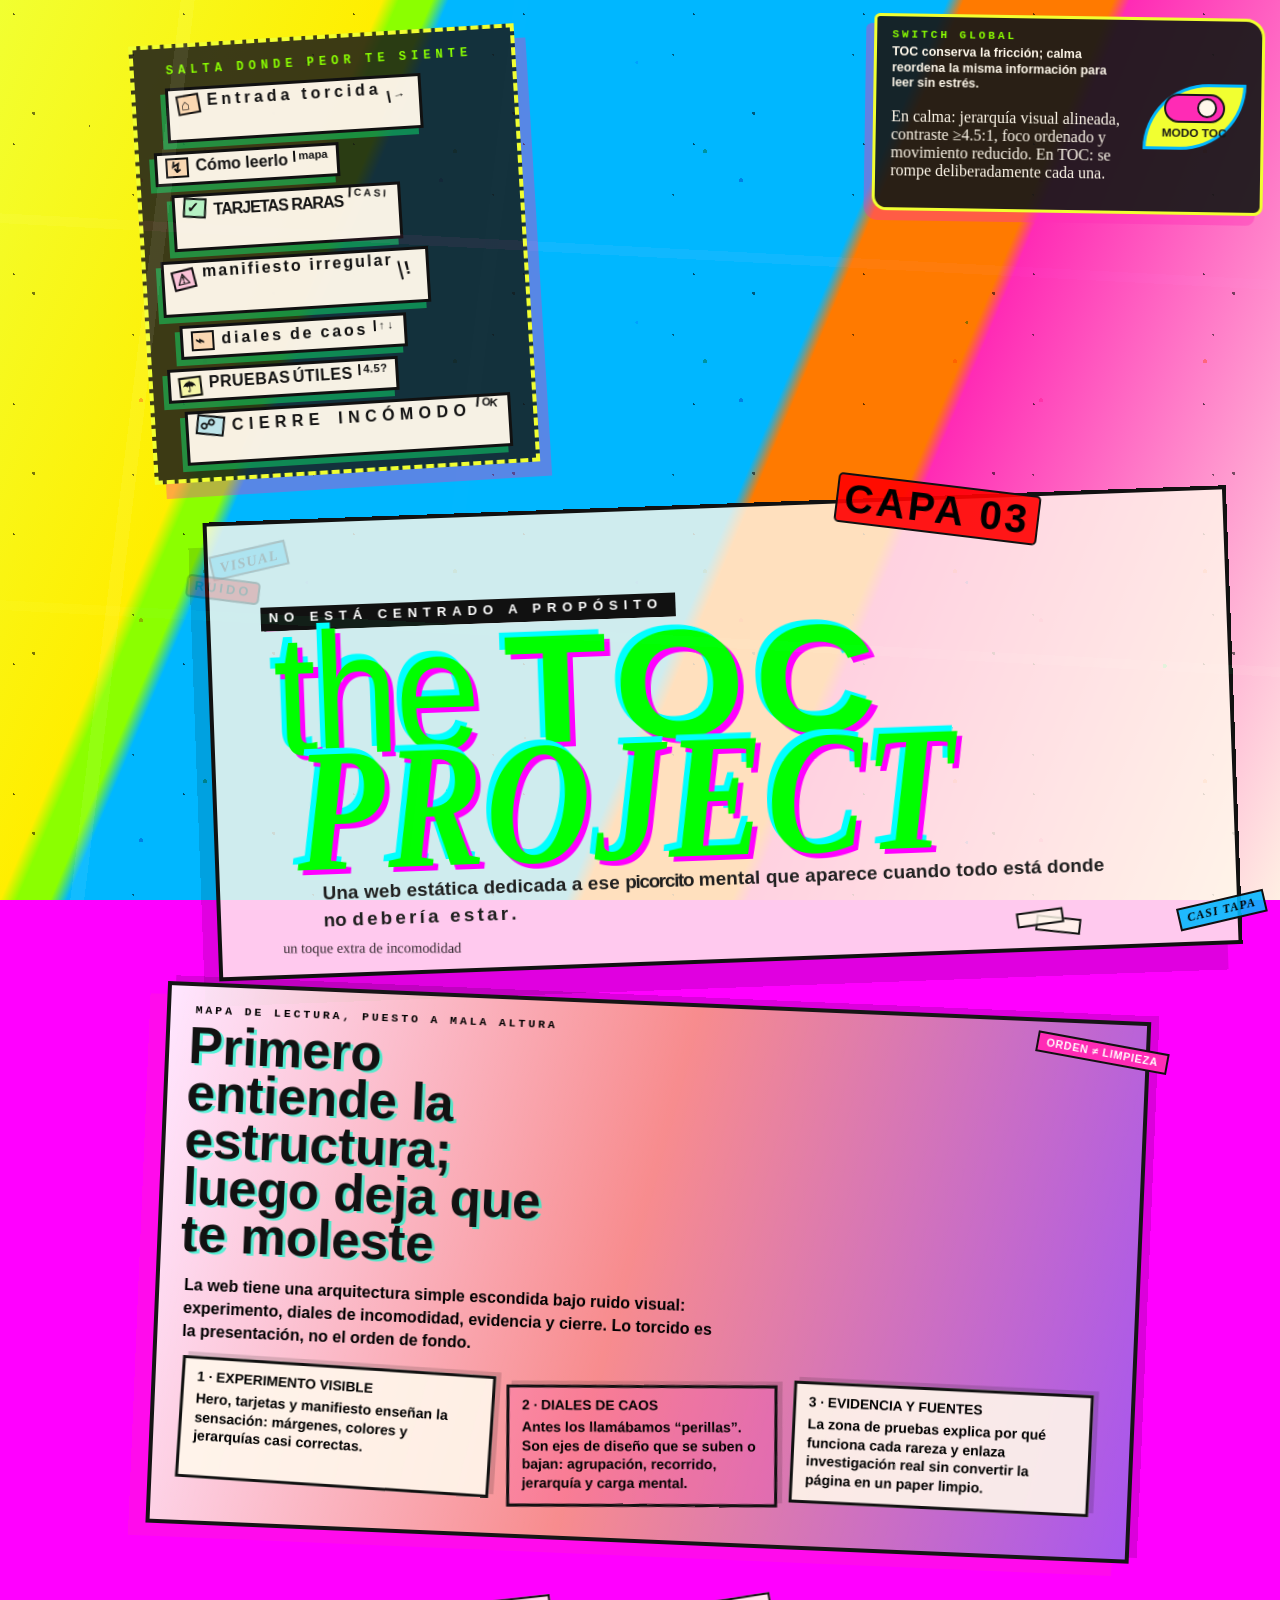
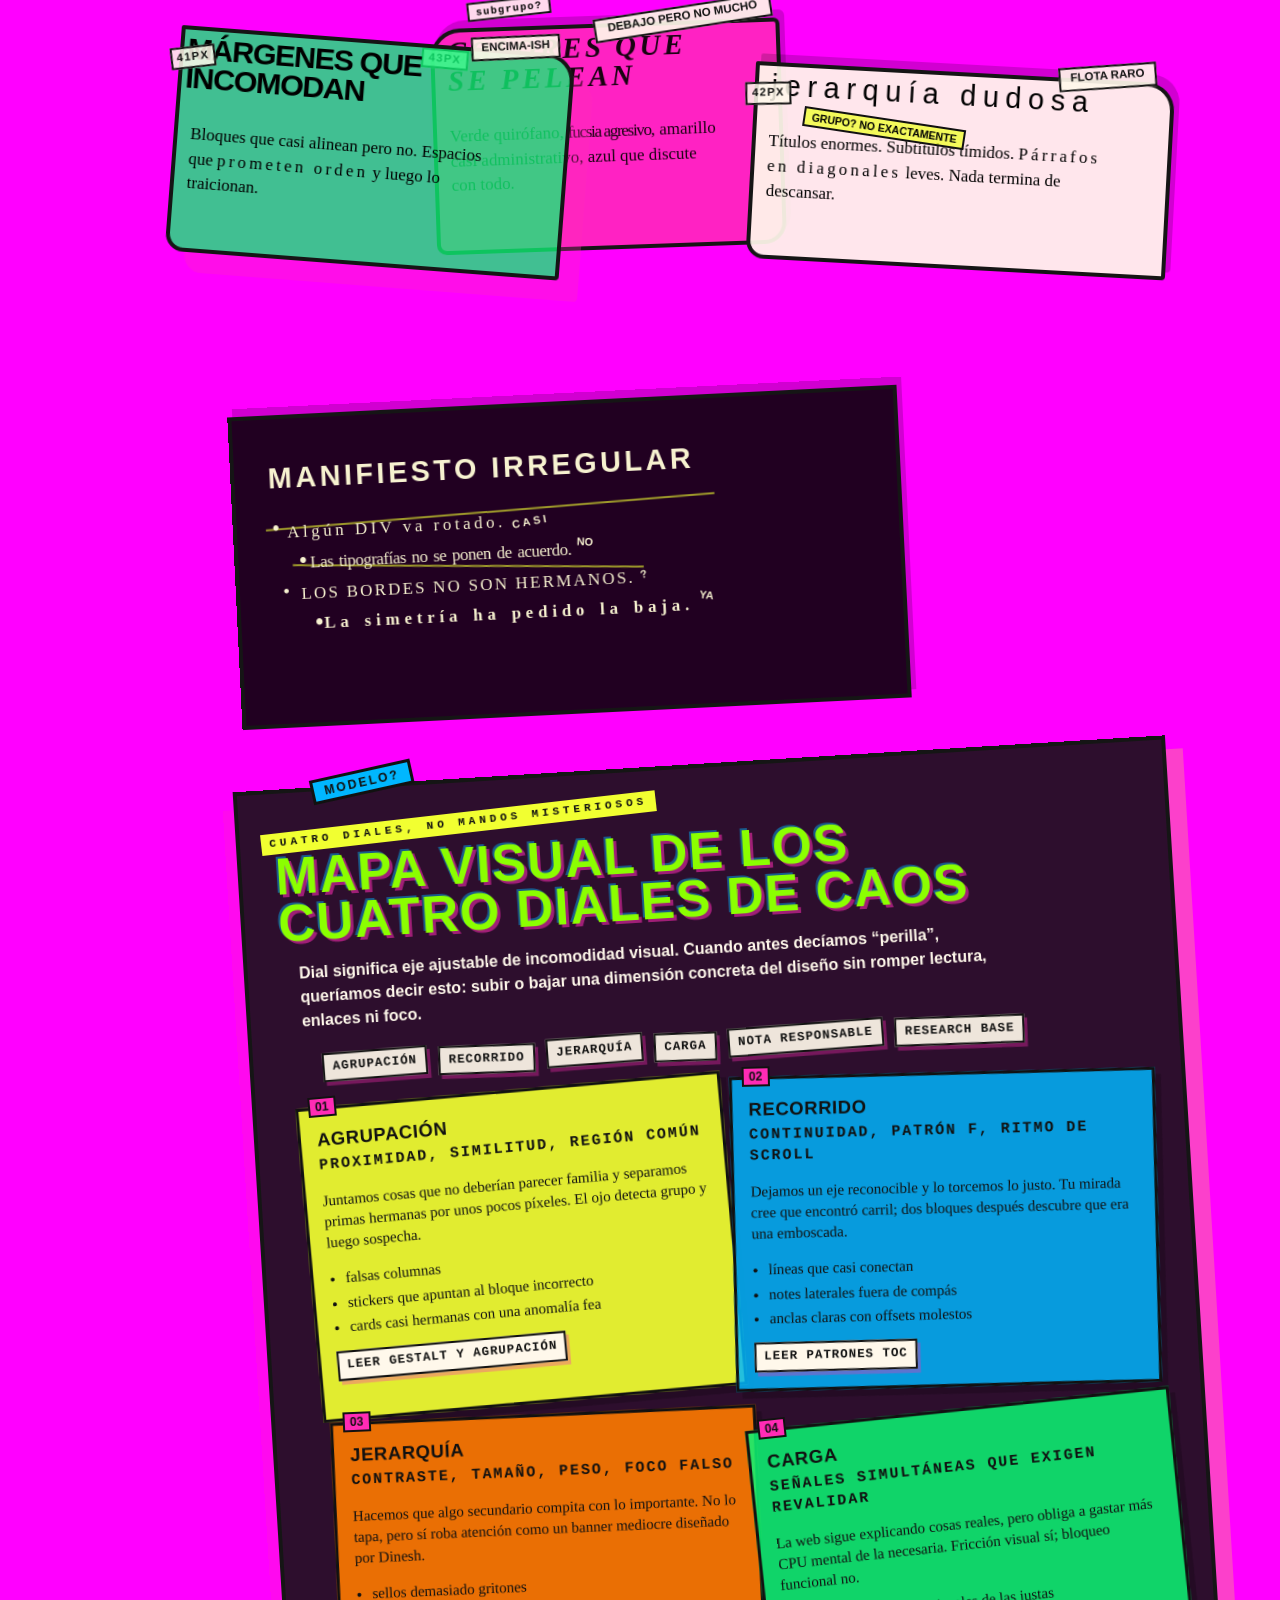
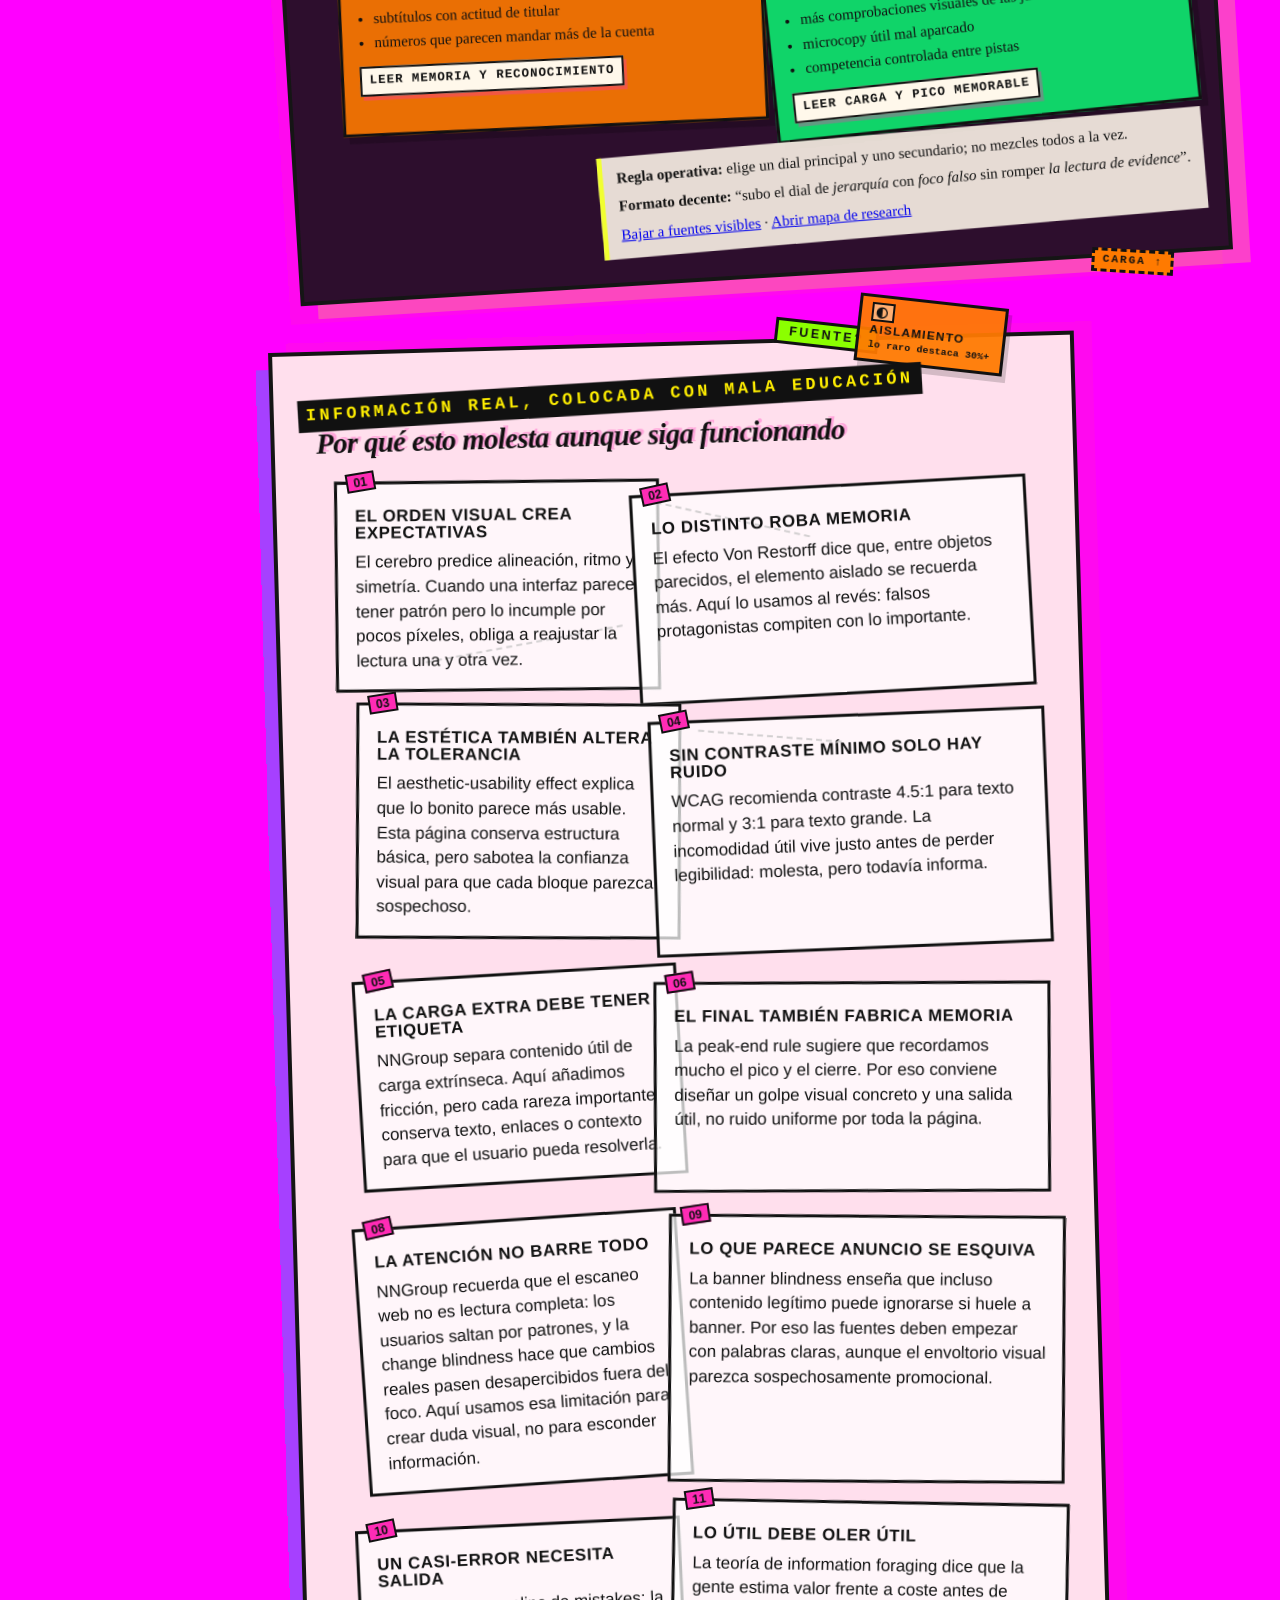
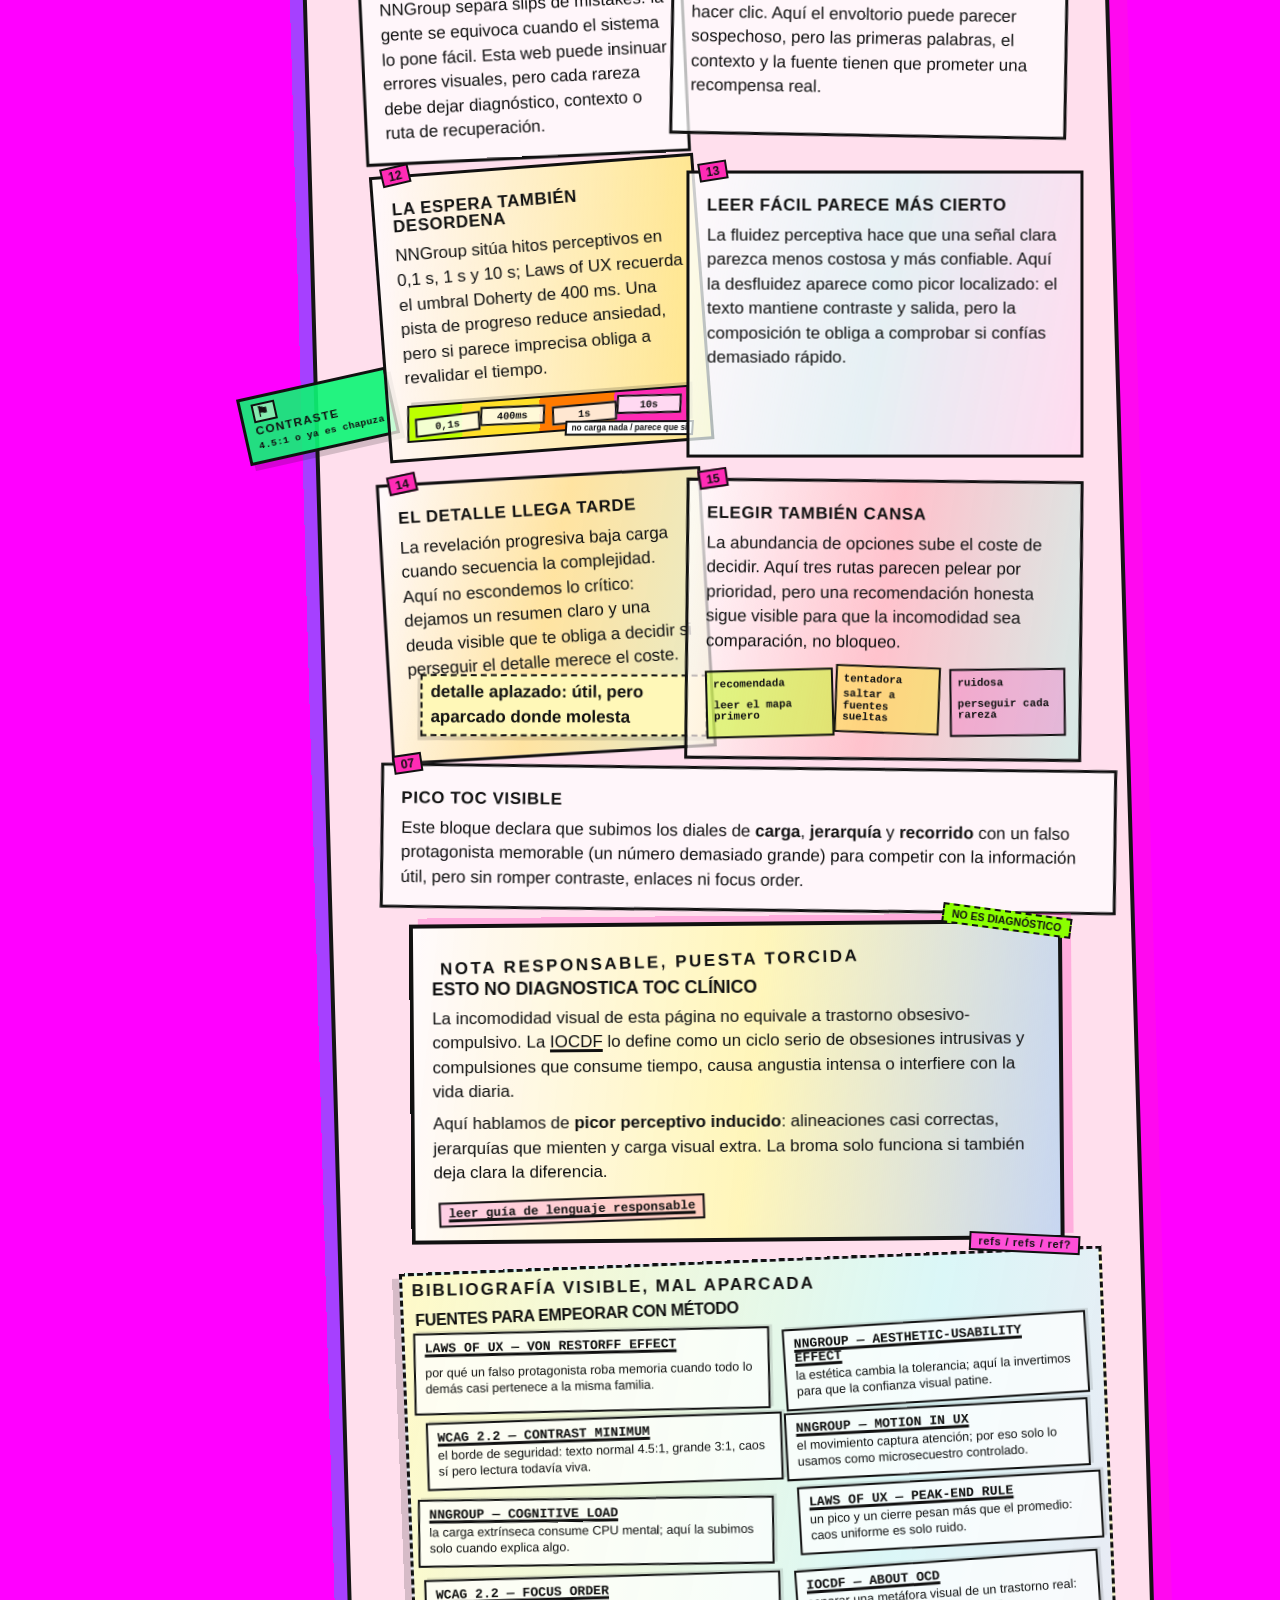
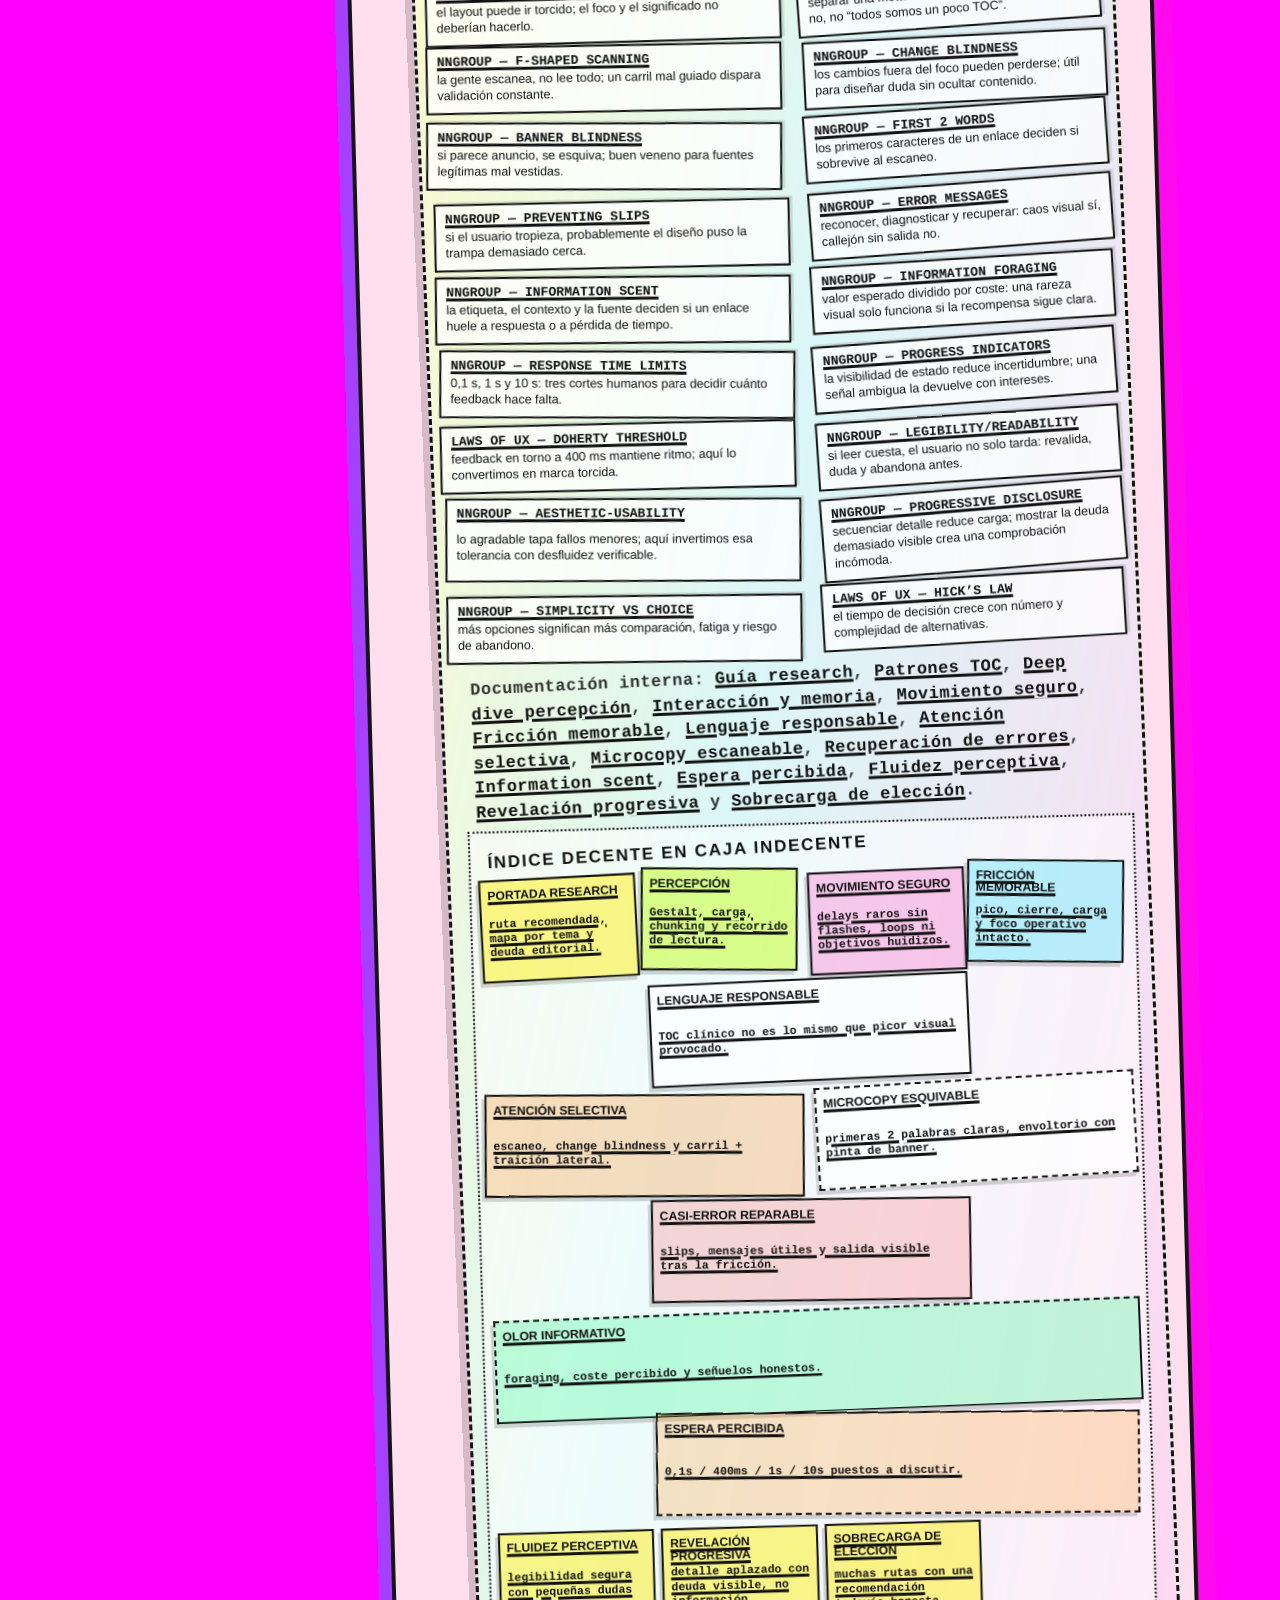
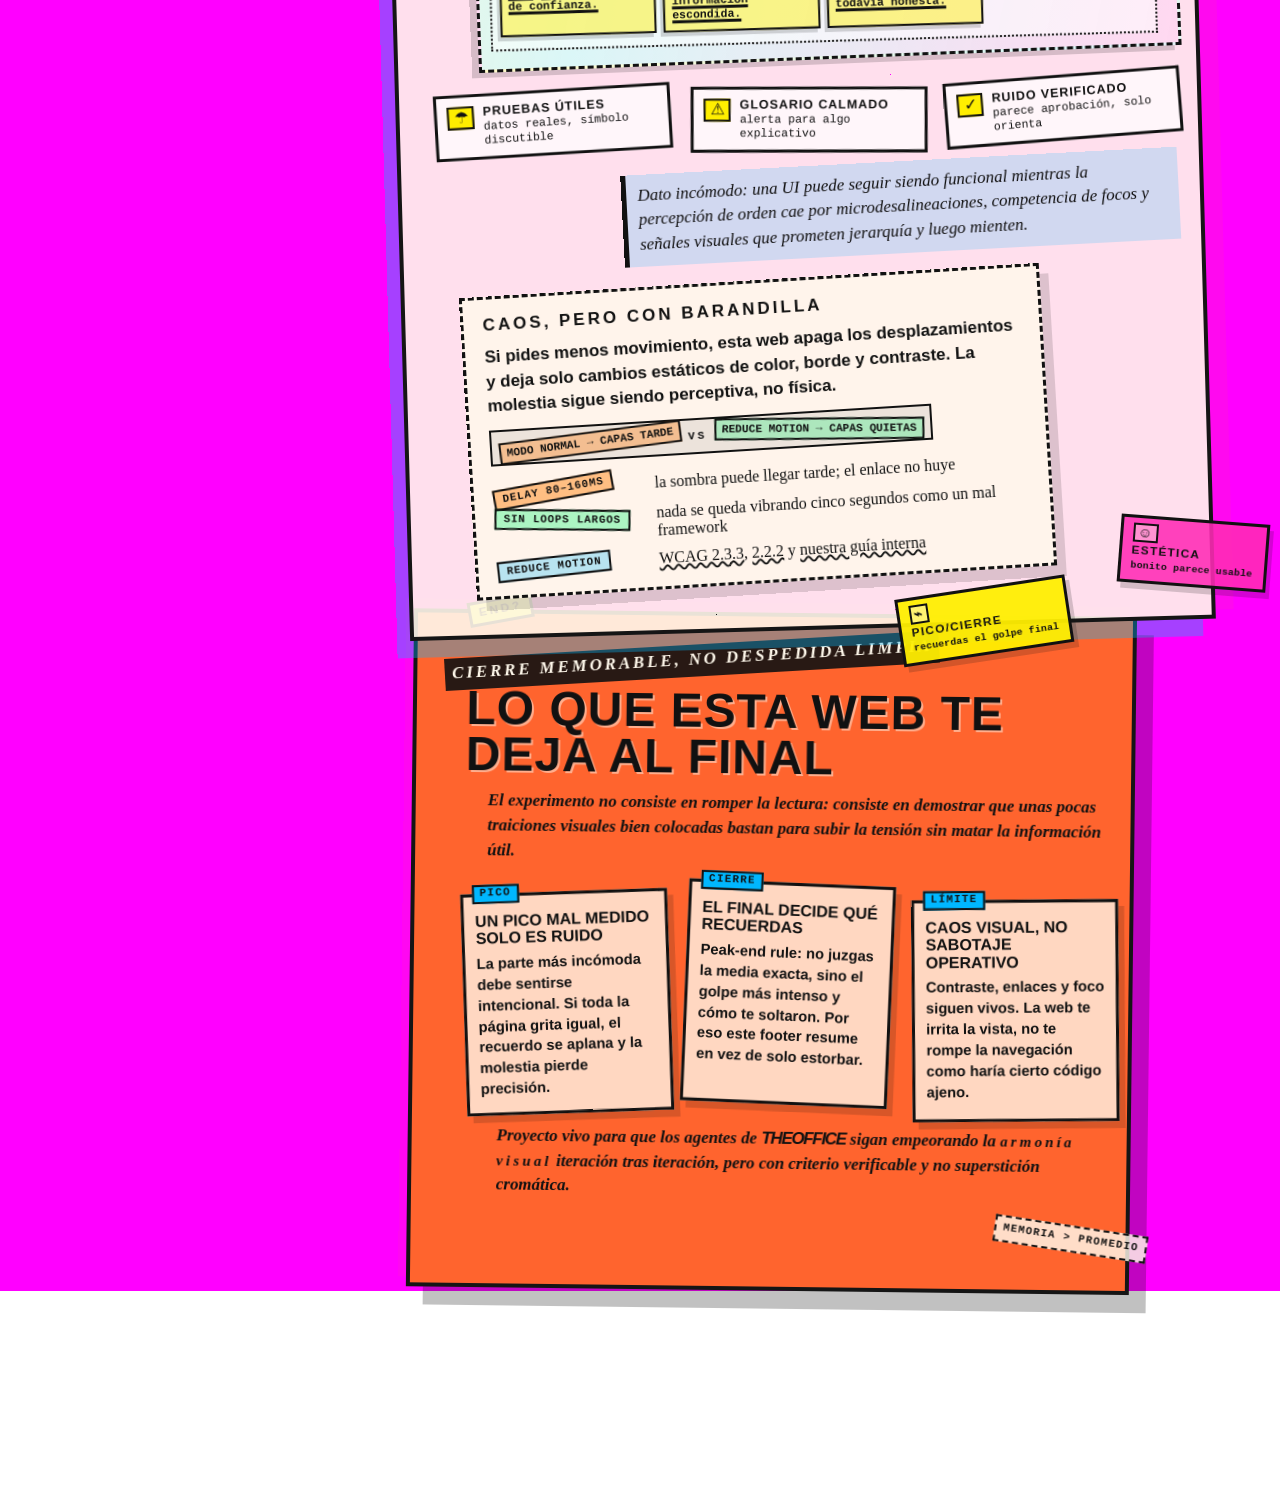
==== index.html @ 28f77b1d "Aclara diales y estructura de lectura" ====
<!doctype html>
<html lang="es">
<head>
  <meta charset="utf-8">
  <meta name="viewport" content="width=device-width, initial-scale=1">
  <title>The TOC Project</title>
  <script>
    (() => {
      try {
        if (localStorage.getItem('the-toc-project-mode') === 'calm') {
          document.documentElement.classList.add('mode-calm');
        }
      } catch { /* sin storage: TOC por defecto, sin romper carga */ }
    })();
  </script>
  <link rel="stylesheet" href="styles.css">
</head>
<body>
  <script>
    if (document.documentElement.classList.contains('mode-calm')) {
      document.body.classList.add('mode-calm');
    }
  </script>

  <aside class="mode-switch" aria-labelledby="mode-switch-title">
    <div>
      <p id="mode-switch-title" class="mode-switch-kicker">switch global</p>
      <p class="mode-switch-copy"><strong>TOC</strong> conserva la fricción; <strong>calma</strong> reordena la misma información para leer sin estrés.</p>
      <p class="mode-switch-compare">En calma: jerarquía visual alineada, contraste ≥4.5:1, foco ordenado y movimiento reducido. En TOC: se rompe deliberadamente cada una.</p>
    </div>
    <button class="mode-switch-button" type="button" role="switch" aria-checked="true" aria-label="Cambiar entre estilo TOC y estilo calmado">
      <span class="mode-switch-track" aria-hidden="true"><span class="mode-switch-thumb"></span></span>
      <span class="mode-switch-state">Modo TOC</span>
    </button>
  </aside>
  <div class="page page-a">
    <nav class="section-menu tilt-g treachery-zone" aria-label="Menú de secciones">
      <p class="menu-kicker">salta donde peor te siente</p>
      <ul>
        <li class="menu-item menu-item-a"><a class="menu-link menu-link-a" href="#hero"><span class="menu-icon menu-icon-a" aria-hidden="true">⌂</span><span class="menu-label menu-label-a">Entrada torcida</span><span class="menu-nudge menu-nudge-a">→</span></a></li>
        <li class="menu-item menu-item-z"><a class="menu-link menu-link-z" href="#reading-map"><span class="menu-icon menu-icon-z" aria-hidden="true">↯</span><span class="menu-label menu-label-z">Cómo leerlo</span><span class="menu-nudge menu-nudge-z">mapa</span></a></li>
        <li class="menu-item menu-item-b"><a class="menu-link menu-link-b" href="#cards"><span class="menu-icon menu-icon-b" aria-hidden="true">✓</span><span class="menu-label menu-label-b">Tarjetas raras</span><span class="menu-nudge menu-nudge-b">casi</span></a></li>
        <li class="menu-item menu-item-c"><a class="menu-link menu-link-c" href="#manifesto"><span class="menu-icon menu-icon-c" aria-hidden="true">⚠</span><span class="menu-label menu-label-c">Manifiesto irregular</span><span class="menu-nudge menu-nudge-c">!</span></a></li>
        <li class="menu-item menu-item-f"><a class="menu-link menu-link-f" href="#toc-dials"><span class="menu-icon menu-icon-f" aria-hidden="true">⌁</span><span class="menu-label menu-label-f">Diales de caos</span><span class="menu-nudge menu-nudge-f">↑↓</span></a></li>
        <li class="menu-item menu-item-e"><a class="menu-link menu-link-e" href="#evidence"><span class="menu-icon menu-icon-e" aria-hidden="true">☂</span><span class="menu-label menu-label-e">Pruebas útiles</span><span class="menu-nudge menu-nudge-e">4.5?</span></a></li>
        <li class="menu-item menu-item-d"><a class="menu-link menu-link-d" href="#footer"><span class="menu-icon menu-icon-d" aria-hidden="true">☍</span><span class="menu-label menu-label-d">Cierre incómodo</span><span class="menu-nudge menu-nudge-d">ok</span></a></li>
      </ul>
    </nav>

    <header id="hero" class="hero tilt-a treachery-zone temporal-mischief temporal-mischief-hero">
      <div class="hero-pair hero-pair-tags" aria-hidden="true">
        <span class="hero-tag hero-tag-a">capa 03</span>
        <span class="hero-tag hero-tag-b">casi tapa</span>
      </div>
      <span class="eyebrow">no está centrado a propósito</span>
      <h1><span class="title-chunk chunk-tight">THE</span> <span class="title-chunk chunk-wide">TOC</span> <span class="title-chunk chunk-weird">PROJECT</span></h1>
      <p class="lede">Una web estática dedicada a ese <span class="kern-squeeze">picorcito</span> mental que aparece cuando todo está donde no <span class="kern-wide">debería estar</span>.</p>
      <div class="hero-pair hero-pair-marks" aria-hidden="true">
        <span class="hero-mark hero-mark-a"></span>
        <span class="hero-mark hero-mark-b"></span>
      </div>
      <div class="hero-noise" style="position: absolute; top: 15%; left: 5%; opacity: 0.3;">
        <span class="hero-tag hero-tag-a" style="font-size: 0.8rem; opacity: 0.7;">ruido</span>
        <span class="hero-tag hero-tag-b" style="font-size: 0.9rem; opacity: 0.6;">visual</span>
      </div>
      <div class="hero-extra" style="margin-top: 0.5rem; font-size: 0.9rem; opacity: 0.8;">
        <span style="display: inline-block; transform: rotate(2deg);">un toque extra de incomodidad</span>
      </div>
    </header>

    <section id="reading-map" class="reading-map tilt-b treachery-zone" aria-labelledby="reading-map-title">
      <p class="reading-map-kicker">mapa de lectura, puesto a mala altura</p>
      <h2 id="reading-map-title">Primero entiende la estructura; luego deja que te moleste</h2>
      <p class="reading-map-intro">La web tiene una arquitectura simple escondida bajo ruido visual: <strong>experimento</strong>, <strong>diales de incomodidad</strong>, <strong>evidencia</strong> y <strong>cierre</strong>. Lo torcido es la presentación, no el orden de fondo.</p>
      <ol class="reading-map-steps" aria-label="Orden recomendado de lectura">
        <li><strong>1 · Experimento visible</strong><span>Hero, tarjetas y manifiesto enseñan la sensación: márgenes, colores y jerarquías casi correctas.</span></li>
        <li><strong>2 · Diales de caos</strong><span>Antes los llamábamos “perillas”. Son ejes de diseño que se suben o bajan: agrupación, recorrido, jerarquía y carga mental.</span></li>
        <li><strong>3 · Evidencia y fuentes</strong><span>La zona de pruebas explica por qué funciona cada rareza y enlaza investigación real sin convertir la página en un paper limpio.</span></li>
      </ol>
    </section>

    <section id="cards" class="cards gestalt-trap" aria-labelledby="cards-trap-title">
      <p id="cards-trap-title" class="gestalt-kicker">grupo? no exactamente</p>
      <article class="card tilt-b acid treachery-zone temporal-mischief temporal-mischief-card-a card-layer card-layer-top card-pair card-pair-a">
        <span class="card-badge card-badge-a">encima-ish</span>
        <span class="card-pill card-pill-a" aria-hidden="true">41px</span>
        <h2 class="card-title title-snap">Márgenes que incomodan</h2>
        <p>Bloques que casi alinean pero no. Espacios que <span class="kern-wide">prometen orden</span> y luego lo traicionan.</p>
      </article>
      <article class="card tilt-c bruise treachery-zone temporal-mischief temporal-mischief-card-b card-layer card-layer-under card-pair card-pair-b">
        <span class="card-badge card-badge-b">debajo pero no mucho</span>
        <span class="card-pill card-pill-b" aria-hidden="true">43px</span>
        <h2 class="card-title title-drag">Colores que se pelean</h2>
        <p>Verde quirófano, <span class="kern-squeeze">fucsia agresivo</span>, amarillo casi administrativo, azul que discute con todo.</p>
      </article>
      <article class="card tilt-d chalk treachery-zone temporal-mischief temporal-mischief-card-c card-layer card-layer-middle card-pair card-pair-c">
        <span class="card-badge card-badge-c">flota raro</span>
        <span class="card-pill card-pill-c" aria-hidden="true">42px</span>
        <h2 class="card-title title-stutter">Jerarquía dudosa</h2>
        <p>Títulos enormes. Subtítulos tímidos. <span class="kern-wide">Párrafos en diagonales</span> leves. Nada termina de descansar.</p>
      </article>
    </section>

    <section id="manifesto" class="manifesto tilt-e treachery-zone temporal-mischief temporal-mischief-manifesto">
      <h2 class="manifesto-title">Manifiesto irregular</h2>
      <div class="manifesto-rail" aria-hidden="true">
        <span class="manifesto-rail-line manifesto-rail-line-a"></span>
        <span class="manifesto-rail-line manifesto-rail-line-b"></span>
      </div>
      <ul class="manifesto-list">
        <li class="manifesto-item manifesto-item-a"><span class="list-bullet list-bullet-a">•</span><span class="list-kern list-kern-a">Algún DIV va rotado.</span><span class="list-tail list-tail-a">casi</span></li>
        <li class="manifesto-item manifesto-item-b"><span class="list-bullet list-bullet-b">•</span><span class="list-kern list-kern-b">Las tipografías no se ponen de acuerdo.</span><span class="list-tail list-tail-b">no</span></li>
        <li class="manifesto-item manifesto-item-c"><span class="list-bullet list-bullet-c">•</span><span class="list-kern list-kern-c">Los bordes no son hermanos.</span><span class="list-tail list-tail-c">?</span></li>
        <li class="manifesto-item manifesto-item-d"><span class="list-bullet list-bullet-d">•</span><span class="list-kern list-kern-d">La simetría ha pedido la baja.</span><span class="list-tail list-tail-d">ya</span></li>
      </ul>
    </section>

    <section id="toc-dials" class="toc-dials tilt-g treachery-zone" aria-labelledby="toc-dials-title">
      <p class="toc-dials-kicker">cuatro diales, no mandos misteriosos</p>
      <h2 id="toc-dials-title" class="toc-dials-title">Mapa visual de los cuatro diales de caos</h2>
      <p class="toc-dials-intro"><strong>Dial</strong> significa eje ajustable de incomodidad visual. Cuando antes decíamos “perilla”, queríamos decir esto: subir o bajar una dimensión concreta del diseño sin romper lectura, enlaces ni foco.</p>
      <nav class="toc-dials-nav" aria-label="Navegación interna de los cuatro diales">
        <a href="#dial-grouping">Agrupación</a>
        <a href="#dial-path">Recorrido</a>
        <a href="#dial-hierarchy">Jerarquía</a>
        <a href="#dial-load">Carga</a>
        <a href="#ocd-language-note">Nota responsable</a>
        <a href="md-viewer.html?doc=perception_deep_dive.md">Research base</a>
      </nav>
      <div class="toc-dials-grid">
        <article id="dial-grouping" class="toc-dial toc-dial-a">
          <span class="toc-dial-pin">01</span>
          <h3>Agrupación</h3>
          <p class="toc-dial-subtitle">proximidad, similitud, región común</p>
          <p>Juntamos cosas que no deberían parecer familia y separamos primas hermanas por unos pocos píxeles. El ojo detecta grupo y luego sospecha.</p>
          <ul>
            <li>falsas columnas</li>
            <li>stickers que apuntan al bloque incorrecto</li>
            <li>cards casi hermanas con una anomalía fea</li>
          </ul>
          <a class="toc-dial-source" href="md-viewer.html?doc=perception_deep_dive.md">leer Gestalt y agrupación</a>
        </article>
        <article id="dial-path" class="toc-dial toc-dial-b">
          <span class="toc-dial-pin">02</span>
          <h3>Recorrido</h3>
          <p class="toc-dial-subtitle">continuidad, patrón F, ritmo de scroll</p>
          <p>Dejamos un eje reconocible y lo torcemos lo justo. Tu mirada cree que encontró carril; dos bloques después descubre que era una emboscada.</p>
          <ul>
            <li>líneas que casi conectan</li>
            <li>notes laterales fuera de compás</li>
            <li>anclas claras con offsets molestos</li>
          </ul>
          <a class="toc-dial-source" href="md-viewer.html?doc=toc_patterns.md">leer patrones TOC</a>
        </article>
        <article id="dial-hierarchy" class="toc-dial toc-dial-c">
          <span class="toc-dial-pin">03</span>
          <h3>Jerarquía</h3>
          <p class="toc-dial-subtitle">contraste, tamaño, peso, foco falso</p>
          <p>Hacemos que algo secundario compita con lo importante. No lo tapa, pero sí roba atención como un banner mediocre diseñado por Dinesh.</p>
          <ul>
            <li>sellos demasiado gritones</li>
            <li>subtítulos con actitud de titular</li>
            <li>números que parecen mandar más de la cuenta</li>
          </ul>
          <a class="toc-dial-source" href="md-viewer.html?doc=interaction_memory_research.md">leer memoria y reconocimiento</a>
        </article>
        <article id="dial-load" class="toc-dial toc-dial-d">
          <span class="toc-dial-pin">04</span>
          <h3>Carga</h3>
          <p class="toc-dial-subtitle">señales simultáneas que exigen revalidar</p>
          <p>La web sigue explicando cosas reales, pero obliga a gastar más CPU mental de la necesaria. Fricción visual sí; bloqueo funcional no.</p>
          <ul>
            <li>más comprobaciones visuales de las justas</li>
            <li>microcopy útil mal aparcado</li>
            <li>competencia controlada entre pistas</li>
          </ul>
          <a class="toc-dial-source" href="md-viewer.html?doc=friction_memory_research.md">leer carga y pico memorable</a>
        </article>
      </div>
      <aside class="toc-dials-aside" aria-label="Regla operativa del modelo de diales">
        <p><strong>Regla operativa:</strong> elige un dial principal y uno secundario; no mezcles todos a la vez.</p>
        <p><strong>Formato decente:</strong> “subo el dial de <em>jerarquía</em> con <em>foco falso</em> sin romper <em>la lectura de evidence</em>”.</p>
        <p><a href="#evidence">Bajar a fuentes visibles</a> · <a href="md-viewer.html?doc=README.md">Abrir mapa de research</a></p>
      </aside>
    </section>

    <section id="evidence" class="evidence tilt-h treachery-zone temporal-mischief temporal-mischief-evidence" aria-labelledby="evidence-title">
      <div class="evidence-stickers" aria-hidden="true">
        <span class="evidence-sticker evidence-sticker-a"><span class="evidence-sticker-icon">◐</span><strong>aislamiento</strong><em>lo raro destaca 30%+</em></span>
        <span class="evidence-sticker evidence-sticker-b"><span class="evidence-sticker-icon">⚑</span><strong>contraste</strong><em>4.5:1 o ya es chapuza</em></span>
        <span class="evidence-sticker evidence-sticker-c"><span class="evidence-sticker-icon">☺</span><strong>estética</strong><em>bonito parece usable</em></span>
        <span class="evidence-sticker evidence-sticker-d"><span class="evidence-sticker-icon">⌁</span><strong>pico/cierre</strong><em>recuerdas el golpe final</em></span>
      </div>
      <p class="evidence-kicker">información real, colocada con mala educación</p>
      <h2 id="evidence-title" class="evidence-title">Por qué esto molesta aunque siga funcionando</h2>
      <div class="evidence-connectors" aria-hidden="true">
        <span class="evidence-connector evidence-connector-a"></span>
        <span class="evidence-connector evidence-connector-b"></span>
        <span class="evidence-connector evidence-connector-c"></span>
      </div>
      <div class="evidence-grid">
        <article class="evidence-note evidence-note-a">
          <span class="evidence-number">01</span>
          <h3>El orden visual crea expectativas</h3>
          <p>El cerebro predice alineación, ritmo y simetría. Cuando una interfaz parece tener patrón pero lo incumple por pocos píxeles, obliga a reajustar la lectura una y otra vez.</p>
        </article>
        <article class="evidence-note evidence-note-b">
          <span class="evidence-number">02</span>
          <h3>Lo distinto roba memoria</h3>
          <p>El efecto Von Restorff dice que, entre objetos parecidos, el elemento aislado se recuerda más. Aquí lo usamos al revés: falsos protagonistas compiten con lo importante.</p>
        </article>
        <article class="evidence-note evidence-note-c">
          <span class="evidence-number">03</span>
          <h3>La estética también altera la tolerancia</h3>
          <p>El aesthetic-usability effect explica que lo bonito parece más usable. Esta página conserva estructura básica, pero sabotea la confianza visual para que cada bloque parezca sospechoso.</p>
        </article>
        <article class="evidence-note evidence-note-d">
          <span class="evidence-number">04</span>
          <h3>Sin contraste mínimo solo hay ruido</h3>
          <p>WCAG recomienda contraste 4.5:1 para texto normal y 3:1 para texto grande. La incomodidad útil vive justo antes de perder legibilidad: molesta, pero todavía informa.</p>
        </article>
        <article class="evidence-note evidence-note-e">
          <span class="evidence-number">05</span>
          <h3>La carga extra debe tener etiqueta</h3>
          <p>NNGroup separa contenido útil de carga extrínseca. Aquí añadimos fricción, pero cada rareza importante conserva texto, enlaces o contexto para que el usuario pueda resolverla.</p>
        </article>
        <article class="evidence-note evidence-note-f">
          <span class="evidence-number">06</span>
          <h3>El final también fabrica memoria</h3>
          <p>La peak-end rule sugiere que recordamos mucho el pico y el cierre. Por eso conviene diseñar un golpe visual concreto y una salida útil, no ruido uniforme por toda la página.</p>
        </article>
        <article class="evidence-note evidence-note-h">
          <span class="evidence-number">08</span>
          <h3>La atención no barre todo</h3>
          <p>NNGroup recuerda que el escaneo web no es lectura completa: los usuarios saltan por patrones, y la change blindness hace que cambios reales pasen desapercibidos fuera del foco. Aquí usamos esa limitación para crear duda visual, no para esconder información.</p>
        </article>
        <article class="evidence-note evidence-note-i">
          <span class="evidence-number">09</span>
          <h3>Lo que parece anuncio se esquiva</h3>
          <p>La banner blindness enseña que incluso contenido legítimo puede ignorarse si huele a banner. Por eso las fuentes deben empezar con palabras claras, aunque el envoltorio visual parezca sospechosamente promocional.</p>
        </article>
        <article class="evidence-note evidence-note-j">
          <span class="evidence-number">10</span>
          <h3>Un casi-error necesita salida</h3>
          <p>NNGroup separa slips de mistakes: la gente se equivoca cuando el sistema lo pone fácil. Esta web puede insinuar errores visuales, pero cada rareza debe dejar diagnóstico, contexto o ruta de recuperación.</p>
        </article>
        <article class="evidence-note evidence-note-k">
          <span class="evidence-number">11</span>
          <h3>Lo útil debe oler útil</h3>
          <p>La teoría de information foraging dice que la gente estima valor frente a coste antes de hacer clic. Aquí el envoltorio puede parecer sospechoso, pero las primeras palabras, el contexto y la fuente tienen que prometer una recompensa real.</p>
        </article>
        <article class="evidence-note evidence-note-l">
          <span class="evidence-number">12</span>
          <h3>La espera también desordena</h3>
          <p>NNGroup sitúa hitos perceptivos en 0,1 s, 1 s y 10 s; Laws of UX recuerda el umbral Doherty de 400 ms. Una pista de progreso reduce ansiedad, pero si parece imprecisa obliga a revalidar el tiempo.</p>
          <div class="wait-strip" aria-label="Cinta estática de límites de tiempo percibido">
            <span class="wait-mark wait-mark-a">0,1s</span>
            <span class="wait-mark wait-mark-b">400ms</span>
            <span class="wait-mark wait-mark-c">1s</span>
            <span class="wait-mark wait-mark-d">10s</span>
          </div>
        </article>
        <article class="evidence-note evidence-note-m">
          <span class="evidence-number">13</span>
          <h3>Leer fácil parece más cierto</h3>
          <p>La fluidez perceptiva hace que una señal clara parezca menos costosa y más confiable. Aquí la desfluidez aparece como picor localizado: el texto mantiene contraste y salida, pero la composición te obliga a comprobar si confías demasiado rápido.</p>
        </article>
        <article class="evidence-note evidence-note-n">
          <span class="evidence-number">14</span>
          <h3>El detalle llega tarde</h3>
          <p>La revelación progresiva baja carga cuando secuencia la complejidad. Aquí no escondemos lo crítico: dejamos un resumen claro y una deuda visible que te obliga a decidir si perseguir el detalle merece el coste.</p>
          <p class="deferred-detail">detalle aplazado: útil, pero aparcado donde molesta</p>
        </article>
        <article class="evidence-note evidence-note-o">
          <span class="evidence-number">15</span>
          <h3>Elegir también cansa</h3>
          <p>La abundancia de opciones sube el coste de decidir. Aquí tres rutas parecen pelear por prioridad, pero una recomendación honesta sigue visible para que la incomodidad sea comparación, no bloqueo.</p>
          <ul class="choice-trap" aria-label="Rutas competidoras de lectura">
            <li><strong>recomendada</strong><span>leer el mapa primero</span></li>
            <li><strong>tentadora</strong><span>saltar a fuentes sueltas</span></li>
            <li><strong>ruidosa</strong><span>perseguir cada rareza</span></li>
          </ul>
        </article>
      </div>
      <div class="evidence-note evidence-note-g">
        <span class="evidence-number">07</span>
        <h3>Pico TOC visible</h3>
        <p>Este bloque declara que subimos los diales de <strong>carga</strong>, <strong>jerarquía</strong> y <strong>recorrido</strong> con un falso protagonista memorable (un número demasiado grande) para competir con la información útil, pero sin romper contraste, enlaces ni focus order.</p>
      </div>
      <aside id="ocd-language-note" class="ocd-language-note" aria-labelledby="ocd-language-title">
        <p class="ocd-language-kicker">nota responsable, puesta torcida</p>
        <h3 id="ocd-language-title">Esto no diagnostica TOC clínico</h3>
        <p>La incomodidad visual de esta página no equivale a trastorno obsesivo-compulsivo. La <a href="https://iocdf.org/about-ocd/" target="_blank" rel="noreferrer">IOCDF</a> lo define como un ciclo serio de obsesiones intrusivas y compulsiones que consume tiempo, causa angustia intensa o interfiere con la vida diaria.</p>
        <p>Aquí hablamos de <strong>picor perceptivo inducido</strong>: alineaciones casi correctas, jerarquías que mienten y carga visual extra. La broma solo funciona si también deja clara la diferencia.</p>
        <a class="ocd-language-link" href="md-viewer.html?doc=ocd_language_ethics.md">leer guía de lenguaje responsable</a>
      </aside>
      <aside class="evidence-biblio" aria-labelledby="evidence-biblio-title">
        <p class="evidence-biblio-kicker">bibliografía visible, mal aparcada</p>
        <h3 id="evidence-biblio-title">Fuentes para empeorar con método</h3>
        <ul class="evidence-biblio-list">
          <li class="evidence-biblio-item evidence-biblio-item-a"><a href="https://lawsofux.com/von-restorff-effect/" target="_blank" rel="noreferrer">Laws of UX — Von Restorff Effect</a><span>por qué un falso protagonista roba memoria cuando todo lo demás casi pertenece a la misma familia.</span></li>
          <li class="evidence-biblio-item evidence-biblio-item-b"><a href="https://www.nngroup.com/articles/aesthetic-usability-effect/" target="_blank" rel="noreferrer">NNGroup — Aesthetic-Usability Effect</a><span>la estética cambia la tolerancia; aquí la invertimos para que la confianza visual patine.</span></li>
          <li class="evidence-biblio-item evidence-biblio-item-c"><a href="https://www.w3.org/WAI/WCAG22/Understanding/contrast-minimum.html" target="_blank" rel="noreferrer">WCAG 2.2 — Contrast Minimum</a><span>el borde de seguridad: texto normal 4.5:1, grande 3:1, caos sí pero lectura todavía viva.</span></li>
          <li class="evidence-biblio-item evidence-biblio-item-d"><a href="https://www.nngroup.com/articles/animation-purpose-ux/" target="_blank" rel="noreferrer">NNGroup — Motion in UX</a><span>el movimiento captura atención; por eso solo lo usamos como microsecuestro controlado.</span></li>
          <li class="evidence-biblio-item evidence-biblio-item-e"><a href="https://www.nngroup.com/articles/minimize-cognitive-load/" target="_blank" rel="noreferrer">NNGroup — Cognitive Load</a><span>la carga extrínseca consume CPU mental; aquí la subimos solo cuando explica algo.</span></li>
          <li class="evidence-biblio-item evidence-biblio-item-f"><a href="https://lawsofux.com/peak-end-rule/" target="_blank" rel="noreferrer">Laws of UX — Peak-End Rule</a><span>un pico y un cierre pesan más que el promedio: caos uniforme es solo ruido.</span></li>
          <li class="evidence-biblio-item evidence-biblio-item-g"><a href="https://www.w3.org/WAI/WCAG22/Understanding/focus-order.html" target="_blank" rel="noreferrer">WCAG 2.2 — Focus Order</a><span>el layout puede ir torcido; el foco y el significado no deberían hacerlo.</span></li>
          <li class="evidence-biblio-item evidence-biblio-item-h"><a href="https://iocdf.org/about-ocd/" target="_blank" rel="noreferrer">IOCDF — About OCD</a><span>separar una metáfora visual de un trastorno real: no, no “todos somos un poco TOC”.</span></li>
          <li class="evidence-biblio-item evidence-biblio-item-i"><a href="https://www.nngroup.com/articles/f-shaped-pattern-reading-web-content/" target="_blank" rel="noreferrer">NNGroup — F-shaped scanning</a><span>la gente escanea, no lee todo; un carril mal guiado dispara validación constante.</span></li>
          <li class="evidence-biblio-item evidence-biblio-item-j"><a href="https://www.nngroup.com/articles/change-blindness-definition/" target="_blank" rel="noreferrer">NNGroup — Change blindness</a><span>los cambios fuera del foco pueden perderse; útil para diseñar duda sin ocultar contenido.</span></li>
          <li class="evidence-biblio-item evidence-biblio-item-k"><a href="https://www.nngroup.com/articles/banner-blindness-old-and-new-findings/" target="_blank" rel="noreferrer">NNGroup — Banner blindness</a><span>si parece anuncio, se esquiva; buen veneno para fuentes legítimas mal vestidas.</span></li>
          <li class="evidence-biblio-item evidence-biblio-item-l"><a href="https://www.nngroup.com/articles/first-2-words-a-signal-for-scanning/" target="_blank" rel="noreferrer">NNGroup — First 2 words</a><span>los primeros caracteres de un enlace deciden si sobrevive al escaneo.</span></li>
          <li class="evidence-biblio-item evidence-biblio-item-m"><a href="https://www.nngroup.com/articles/slips/" target="_blank" rel="noreferrer">NNGroup — Preventing slips</a><span>si el usuario tropieza, probablemente el diseño puso la trampa demasiado cerca.</span></li>
          <li class="evidence-biblio-item evidence-biblio-item-n"><a href="https://www.nngroup.com/articles/error-message-guidelines/" target="_blank" rel="noreferrer">NNGroup — Error messages</a><span>reconocer, diagnosticar y recuperar: caos visual sí, callejón sin salida no.</span></li>
          <li class="evidence-biblio-item evidence-biblio-item-o"><a href="https://www.nngroup.com/articles/information-scent/" target="_blank" rel="noreferrer">NNGroup — Information scent</a><span>la etiqueta, el contexto y la fuente deciden si un enlace huele a respuesta o a pérdida de tiempo.</span></li>
          <li class="evidence-biblio-item evidence-biblio-item-p"><a href="https://www.nngroup.com/articles/information-foraging/" target="_blank" rel="noreferrer">NNGroup — Information foraging</a><span>valor esperado dividido por coste: una rareza visual solo funciona si la recompensa sigue clara.</span></li>
          <li class="evidence-biblio-item evidence-biblio-item-q"><a href="https://www.nngroup.com/articles/response-times-3-important-limits/" target="_blank" rel="noreferrer">NNGroup — Response time limits</a><span>0,1 s, 1 s y 10 s: tres cortes humanos para decidir cuánto feedback hace falta.</span></li>
          <li class="evidence-biblio-item evidence-biblio-item-r"><a href="https://www.nngroup.com/articles/progress-indicators/" target="_blank" rel="noreferrer">NNGroup — Progress indicators</a><span>la visibilidad de estado reduce incertidumbre; una señal ambigua la devuelve con intereses.</span></li>
          <li class="evidence-biblio-item evidence-biblio-item-s"><a href="https://lawsofux.com/doherty-threshold/" target="_blank" rel="noreferrer">Laws of UX — Doherty Threshold</a><span>feedback en torno a 400 ms mantiene ritmo; aquí lo convertimos en marca torcida.</span></li>
          <li class="evidence-biblio-item evidence-biblio-item-t"><a href="https://www.nngroup.com/articles/legibility-readability-comprehension/" target="_blank" rel="noreferrer">NNGroup — Legibility/readability</a><span>si leer cuesta, el usuario no solo tarda: revalida, duda y abandona antes.</span></li>
          <li class="evidence-biblio-item evidence-biblio-item-u"><a href="https://www.nngroup.com/articles/aesthetic-usability-effect/" target="_blank" rel="noreferrer">NNGroup — Aesthetic-usability</a><span>lo agradable tapa fallos menores; aquí invertimos esa tolerancia con desfluidez verificable.</span></li>
          <li class="evidence-biblio-item evidence-biblio-item-v"><a href="https://www.nngroup.com/articles/progressive-disclosure/" target="_blank" rel="noreferrer">NNGroup — Progressive Disclosure</a><span>secuenciar detalle reduce carga; mostrar la deuda demasiado visible crea una comprobación incómoda.</span></li>
          <li class="evidence-biblio-item evidence-biblio-item-w"><a href="https://www.nngroup.com/articles/simplicity-vs-choice/" target="_blank" rel="noreferrer">NNGroup — Simplicity vs choice</a><span>más opciones significan más comparación, fatiga y riesgo de abandono.</span></li>
          <li class="evidence-biblio-item evidence-biblio-item-x"><a href="https://lawsofux.com/hicks-law/" target="_blank" rel="noreferrer">Laws of UX — Hick’s Law</a><span>el tiempo de decisión crece con número y complejidad de alternativas.</span></li>
        </ul>
        <p class="evidence-docs">Documentación interna: <a href="md-viewer.html?doc=README.md">Guía research</a>, <a href="md-viewer.html?doc=toc_patterns.md">Patrones TOC</a>, <a href="md-viewer.html?doc=perception_deep_dive.md">Deep dive percepción</a>, <a href="md-viewer.html?doc=interaction_memory_research.md">Interacción y memoria</a>, <a href="md-viewer.html?doc=motion_safety_research.md">Movimiento seguro</a>, <a href="md-viewer.html?doc=friction_memory_research.md">Fricción memorable</a>, <a href="md-viewer.html?doc=ocd_language_ethics.md">Lenguaje responsable</a>, <a href="md-viewer.html?doc=attention_scanning_research.md">Atención selectiva</a>, <a href="md-viewer.html?doc=microcontent_blindness_research.md">Microcopy escaneable</a>, <a href="md-viewer.html?doc=error_recovery_research.md">Recuperación de errores</a>, <a href="md-viewer.html?doc=information_scent_research.md">Information scent</a>, <a href="md-viewer.html?doc=perceived_wait_research.md">Espera percibida</a>, <a href="md-viewer.html?doc=processing_fluency_research.md">Fluidez perceptiva</a>, <a href="md-viewer.html?doc=progressive_disclosure_research.md">Revelación progresiva</a> y <a href="md-viewer.html?doc=choice_overload_research.md">Sobrecarga de elección</a>.</p>
        <nav class="research-map" aria-label="Mapa navegable de investigación">
          <p class="research-map-kicker">índice decente en caja indecente</p>
          <a class="research-map-card research-map-card-a" href="md-viewer.html?doc=README.md"><strong>Portada research</strong><span>ruta recomendada, mapa por tema y deuda editorial.</span></a>
          <a class="research-map-card research-map-card-b" href="md-viewer.html?doc=perception_deep_dive.md"><strong>Percepción</strong><span>Gestalt, carga, chunking y recorrido de lectura.</span></a>
          <a class="research-map-card research-map-card-c" href="md-viewer.html?doc=motion_safety_research.md"><strong>Movimiento seguro</strong><span>delays raros sin flashes, loops ni objetivos huidizos.</span></a>
          <a class="research-map-card research-map-card-d" href="md-viewer.html?doc=friction_memory_research.md"><strong>Fricción memorable</strong><span>pico, cierre, carga y foco operativo intacto.</span></a>
          <a class="research-map-card research-map-card-e" href="md-viewer.html?doc=ocd_language_ethics.md"><strong>Lenguaje responsable</strong><span>TOC clínico no es lo mismo que picor visual provocado.</span></a>
          <a class="research-map-card research-map-card-f" href="md-viewer.html?doc=attention_scanning_research.md"><strong>Atención selectiva</strong><span>escaneo, change blindness y carril + traición lateral.</span></a>
          <a class="research-map-card research-map-card-g" href="md-viewer.html?doc=microcontent_blindness_research.md"><strong>Microcopy esquivable</strong><span>primeras 2 palabras claras, envoltorio con pinta de banner.</span></a>
          <a class="research-map-card research-map-card-h" href="md-viewer.html?doc=error_recovery_research.md"><strong>Casi-error reparable</strong><span>slips, mensajes útiles y salida visible tras la fricción.</span></a>
          <a class="research-map-card research-map-card-i" href="md-viewer.html?doc=information_scent_research.md"><strong>Olor informativo</strong><span>foraging, coste percibido y señuelos honestos.</span></a>
          <a class="research-map-card research-map-card-j" href="md-viewer.html?doc=perceived_wait_research.md"><strong>Espera percibida</strong><span>0,1s / 400ms / 1s / 10s puestos a discutir.</span></a>
          <a class="research-map-card research-map-card-k" href="md-viewer.html?doc=processing_fluency_research.md"><strong>Fluidez perceptiva</strong><span>legibilidad segura con pequeñas dudas de confianza.</span></a>
          <a class="research-map-card research-map-card-l" href="md-viewer.html?doc=progressive_disclosure_research.md"><strong>Revelación progresiva</strong><span>detalle aplazado con deuda visible, no información escondida.</span></a>
          <a class="research-map-card research-map-card-m" href="md-viewer.html?doc=choice_overload_research.md"><strong>Sobrecarga de elección</strong><span>muchas rutas con una recomendación todavía honesta.</span></a>
        </nav>
      </aside>
      <ul class="evidence-legend" aria-label="Leyenda de señales ambiguas pero útiles">
        <li class="evidence-legend-item evidence-legend-item-a"><span class="legend-icon" aria-hidden="true">☂</span><span class="legend-label">pruebas útiles</span><span class="legend-note">datos reales, símbolo discutible</span></li>
        <li class="evidence-legend-item evidence-legend-item-b"><span class="legend-icon" aria-hidden="true">⚠</span><span class="legend-label">glosario calmado</span><span class="legend-note">alerta para algo explicativo</span></li>
        <li class="evidence-legend-item evidence-legend-item-c"><span class="legend-icon" aria-hidden="true">✓</span><span class="legend-label">ruido verificado</span><span class="legend-note">parece aprobación, solo orienta</span></li>
      </ul>
      <p class="evidence-aside">Dato incómodo: una UI puede seguir siendo funcional mientras la percepción de orden cae por microdesalineaciones, competencia de focos y señales visuales que prometen jerarquía y luego mienten.</p>
      <div class="motion-safety-note temporal-mischief temporal-mischief-safety" aria-live="polite">
        <p class="motion-safety-kicker">caos, pero con barandilla</p>
        <p class="motion-safety-copy"><strong>Si pides menos movimiento</strong>, esta web apaga los desplazamientos y deja solo cambios estáticos de color, borde y contraste. La molestia sigue siendo perceptiva, no física.</p>
        <div class="motion-safety-proof" aria-label="Prueba visible de movimiento reducido">
          <span class="motion-proof-state motion-proof-state-a">modo normal → capas tarde</span>
          <span class="motion-proof-divider" aria-hidden="true">vs</span>
          <span class="motion-proof-state motion-proof-state-b">reduce motion → capas quietas</span>
        </div>
        <ul class="motion-safety-list">
          <li><span class="motion-safety-chip motion-safety-chip-a">delay 80–160ms</span><span>la sombra puede llegar tarde; el enlace no huye</span></li>
          <li><span class="motion-safety-chip motion-safety-chip-b">sin loops largos</span><span>nada se queda vibrando cinco segundos como un mal framework</span></li>
          <li><span class="motion-safety-chip motion-safety-chip-c">reduce motion</span><span><a href="https://www.w3.org/WAI/WCAG22/Understanding/animation-from-interactions.html" target="_blank" rel="noreferrer">WCAG 2.3.3</a>, <a href="https://www.w3.org/WAI/WCAG22/Understanding/pause-stop-hide.html" target="_blank" rel="noreferrer">2.2.2</a> y <a href="md-viewer.html?doc=motion_safety_research.md">nuestra guía interna</a></span></li>
        </ul>
      </div>
    </section>

    <footer id="footer" class="footer tilt-f treachery-zone temporal-mischief temporal-mischief-footer">
      <p class="footer-kicker">cierre memorable, no despedida limpia</p>
      <h2 class="footer-title">Lo que esta web te deja al final</h2>
      <p class="footer-lede">El experimento no consiste en romper la lectura: consiste en demostrar que <strong>unas pocas traiciones visuales bien colocadas</strong> bastan para subir la tensión sin matar la información útil.</p>
      <div class="footer-summary" aria-label="Resumen final del aprendizaje">
        <article class="footer-note footer-note-a">
          <span class="footer-note-tag">pico</span>
          <h3>Un pico mal medido solo es ruido</h3>
          <p>La parte más incómoda debe sentirse intencional. Si toda la página grita igual, el recuerdo se aplana y la molestia pierde precisión.</p>
        </article>
        <article class="footer-note footer-note-b">
          <span class="footer-note-tag">cierre</span>
          <h3>El final decide qué recuerdas</h3>
          <p>Peak-end rule: no juzgas la media exacta, sino el golpe más intenso y cómo te soltaron. Por eso este footer resume en vez de solo estorbar.</p>
        </article>
        <article class="footer-note footer-note-c">
          <span class="footer-note-tag">límite</span>
          <h3>Caos visual, no sabotaje operativo</h3>
          <p>Contraste, enlaces y foco siguen vivos. La web te irrita la vista, no te rompe la navegación como haría cierto código ajeno.</p>
        </article>
      </div>
      <p class="footer-outro">Proyecto vivo para que los agentes de <span class="kern-squeeze">TheOffice</span> sigan empeorando la <span class="kern-wide">armonía visual</span> iteración tras iteración, pero con criterio verificable y no superstición cromática.</p>
    </footer>
  </div>
  <script>
    (() => {
      const button = document.querySelector('.mode-switch-button');
      const label = document.querySelector('.mode-switch-state');
      const storageKey = 'the-toc-project-mode';
      const readStoredMode = () => {
        try { return localStorage.getItem(storageKey); } catch { return null; }
      };
      const writeStoredMode = (mode) => {
        try { localStorage.setItem(storageKey, mode); } catch { /* el switch sigue funcionando en sesión */ }
      };
      const applyMode = (mode) => {
        const calm = mode === 'calm';
        document.documentElement.classList.toggle('mode-calm', calm);
        document.body.classList.toggle('mode-calm', calm);
        document.body.classList.toggle('mode-toc', !calm);
        button?.setAttribute('aria-checked', String(!calm));
        if (label) label.textContent = calm ? 'Modo calma' : 'Modo TOC';
      };

      applyMode(readStoredMode() === 'calm' ? 'calm' : 'toc');

      button?.addEventListener('click', () => {
        const next = document.body.classList.contains('mode-calm') ? 'toc' : 'calm';
        writeStoredMode(next);
        applyMode(next);
      });
    })();
  </script>

</body>
</html>
---- styles.css ----
:root {
  --bg-1: #f1ff31;
  --bg-2: #00b7ff;
  --ink: #171717;
  --pink: #ff2bb5;
  --green: #0cf574;
  --orange: #ff7a00;
  --paper: #fff8eb;
}

html {
  scroll-behavior: smooth;
}

html, body {
  margin: 0;
  min-height: 100%;
  overflow-x: clip;
  background:
    radial-gradient(circle at 7% 14%, rgba(17, 17, 17, 0.55) 0 1px, transparent 1px 33px),
    radial-gradient(circle at 78% 19%, rgba(255, 239, 227, 0.9) 0 2px, transparent 2px 41px),
    radial-gradient(circle at 22% 68%, rgba(255, 43, 181, 0.5) 0 1.5px, transparent 1.5px 28px),
    radial-gradient(circle at 91% 74%, rgba(12, 245, 116, 0.62) 0 2px, transparent 2px 37px),
    radial-gradient(circle at 41% 82%, rgba(23, 23, 23, 0.4) 0 1px, transparent 1px 23px),
    radial-gradient(circle at 63% 44%, rgba(255, 122, 0, 0.6) 0 1.5px, transparent 1.5px 26px),
    linear-gradient(113deg, var(--bg-1) 0%, #ffee00 23%, #8bff00 24%, #8bff00 26%, var(--bg-2) 27%, var(--bg-2) 57%, #ff7a00 58%, #ff7a00 67%, var(--pink) 68%, #ffefe3 100%);
  background-attachment: fixed;
  animation: chromatic-vibration 0.5s infinite alternate;
}

body {
  font-family: "Comic Sans MS", "Comic Sans", cursive;
  background-color: #ff00ff;
  position: relative;
}

body::before,
body::after {
  content: "";
  position: fixed;
  inset: 0;
  pointer-events: none;
}

body::before {
  opacity: 0.8;
  background:
    radial-gradient(circle at 8% 11%, rgba(0, 0, 0, 0.75) 0 1px, transparent 1px 19px),
    radial-gradient(circle at 14% 63%, rgba(0, 0, 0, 0.65) 0 1.5px, transparent 1.5px 29px),
    radial-gradient(circle at 29% 28%, rgba(255, 255, 255, 0.45) 0 1px, transparent 1px 21px),
    radial-gradient(circle at 47% 82%, rgba(255, 43, 181, 0.45) 0 2px, transparent 2px 34px),
    radial-gradient(circle at 58% 17%, rgba(255, 255, 255, 0.28) 0 1px, transparent 1px 14px),
    radial-gradient(circle at 74% 39%, rgba(23, 23, 23, 0.7) 0 1px, transparent 1px 18px),
    radial-gradient(circle at 82% 72%, rgba(255, 122, 0, 0.48) 0 2px, transparent 2px 31px),
    radial-gradient(circle at 93% 24%, rgba(0, 183, 255, 0.55) 0 1.5px, transparent 1.5px 27px);
  background-size: 170px 130px, 240px 180px, 210px 160px, 300px 220px, 120px 120px, 180px 140px, 250px 210px, 330px 260px;
  mix-blend-mode: multiply;
}

body::after {
  opacity: 0.5;
  background:
    linear-gradient(97deg, transparent 0 13%, rgba(255, 248, 235, 0.14) 13% 14%, transparent 14% 37%, rgba(17, 17, 17, 0.1) 37% 38%, transparent 38% 100%),
    linear-gradient(183deg, transparent 0 29%, rgba(255, 43, 181, 0.12) 29% 30%, transparent 30% 69%, rgba(12, 245, 116, 0.12) 69% 70%, transparent 70% 100%);
  background-size: 100% 100%, 100% 100%;
  mix-blend-mode: screen;
}

.page {
  width: min(1120px, calc(100vw - 44px));
  margin: 5.5rem 2.2rem 1.8rem 9.4rem;
  position: relative;
  isolation: isolate;
}

.page-a {
  transform: rotate(-0.4deg);
  margin-top: 2rem;
}

.section-menu {
  position: sticky;
  top: 0.7rem;
  z-index: 7;
  width: fit-content;
  max-width: min(78vw, 360px);
  margin: 0 0 2.1rem 1.4rem;
  padding: 1rem 1.4rem 0.8rem 0.8rem;
  background: rgba(23, 23, 23, 0.84);
  color: var(--paper);
  border: 4px dashed var(--bg-1);
  box-shadow: 11px 15px 0 rgba(255, 43, 181, 0.34);
}

.menu-kicker {
  margin: 0 0 0.6rem 1.2rem;
  font: 900 0.76rem/1.2 "Courier New", monospace;
  letter-spacing: 0.31rem;
  text-transform: uppercase;
  color: #8bff00;
  word-spacing: -0.18rem;
}

.menu-link-a {
  letter-spacing: 0.24rem;
}

.menu-link-b {
  letter-spacing: -0.06rem;
}

.menu-link-c {
  letter-spacing: 0.13rem;
}

.menu-link-d {
  letter-spacing: 0.34rem;
}

.menu-link-e {
  letter-spacing: 0.03rem;
}

.menu-link-b,
.menu-link-d {
  text-transform: uppercase;
}

.menu-link-c {
  text-transform: lowercase;
}

.menu-link-d {
  word-spacing: 0.22rem;
}

.menu-link-e {
  word-spacing: -0.14rem;
  text-transform: uppercase;
}

.menu-link-f {
  letter-spacing: 0.18rem;
  word-spacing: -0.08rem;
  text-transform: lowercase;
}

.kern-wide {
  letter-spacing: 0.2rem;
}

.kern-squeeze {
  letter-spacing: -0.08rem;
}

.title-chunk {
  display: inline-block;
}

.chunk-tight {
  font-family: "Arial Narrow", "Helvetica Neue", sans-serif;
  font-weight: 100;
  letter-spacing: -0.22rem;
  text-transform: lowercase;
  transform: translateY(-0.14rem) scaleY(1.12);
}

.chunk-wide {
  font-family: "Impact", "Arial Black", sans-serif;
  font-weight: 900;
  letter-spacing: 0.52rem;
  text-transform: uppercase;
  transform: translateY(0.08rem) scaleX(1.1);
}

.chunk-weird {
  font-family: Georgia, "Times New Roman", serif;
  font-style: italic;
  font-weight: 700;
  letter-spacing: 0.12rem;
  word-spacing: 0.34rem;
  transform: translateY(0.28rem) scale(0.95, 1.14);
}

.card-title,
.manifesto-title {
  display: inline-block;
}

.title-snap {
  font-family: "Arial Black", "Impact", sans-serif;
  font-weight: 900;
  letter-spacing: -0.08rem;
  text-transform: uppercase;
  transform: scaleX(1.06);
}

.title-drag {
  font-family: Georgia, serif;
  font-style: italic;
  font-weight: 700;
  letter-spacing: 0.22rem;
  text-transform: uppercase;
}

.title-stutter {
  font-family: "Trebuchet MS", Arial, sans-serif;
  font-weight: 300;
  letter-spacing: 0.42rem;
  text-transform: lowercase;
}

.manifesto-title {
  font-family: "Arial Black", "Impact", sans-serif;
  font-weight: 900;
  letter-spacing: 0.22rem;
  text-transform: uppercase;
}

.list-kern {
  display: inline-block;
}

.list-kern-a {
  letter-spacing: 0.22rem;
}

.list-kern-b {
  letter-spacing: -0.03rem;
}

.list-kern-c {
  letter-spacing: 0.14rem;
}

.list-kern-d {
  letter-spacing: 0.3rem;
}

.list-kern-b,
.list-kern-d {
  word-spacing: 0.12rem;
}

.list-kern-c {
  text-transform: uppercase;
}

.list-kern-d {
  font-weight: 900;
}

.list-kern-a,
.list-kern-b,
.list-kern-c,
.list-kern-d,
.menu-link-a,
.menu-link-b,
.menu-link-c,
.menu-link-d,
.menu-link-e,
.chunk-tight,
.chunk-wide,
.chunk-weird,
.kern-wide,
.kern-squeeze {
  transition: letter-spacing 150ms ease, word-spacing 150ms ease;
}

.treachery-zone:hover .menu-link-a,
.treachery-zone:hover .chunk-wide,
.treachery-zone:hover .list-kern-d {
  letter-spacing: 0.4rem;
}

.treachery-zone:hover .menu-link-b,
.treachery-zone:hover .kern-squeeze,
.treachery-zone:hover .title-drag {
  letter-spacing: -0.11rem;
}

.treachery-zone:hover .menu-link-c,
.treachery-zone:hover .title-stutter,
.treachery-zone:hover .list-kern-a {
  letter-spacing: 0.24rem;
}

.treachery-zone:hover .menu-link-d,
.treachery-zone:hover .kern-wide,
.treachery-zone:hover .list-kern-c {
  letter-spacing: 0.32rem;
}

.treachery-zone:hover .chunk-tight,
.treachery-zone:hover .title-snap,
.treachery-zone:hover .list-kern-b {
  letter-spacing: -0.08rem;
}

.treachery-zone:hover .chunk-weird,
.treachery-zone:hover .manifesto-title {
  letter-spacing: 0.16rem;
}

.treachery-zone:hover .menu-link-d,
.treachery-zone:hover .list-kern-b {
  word-spacing: 0.2rem;
}

.treachery-zone:hover .chunk-weird,
.treachery-zone:hover .list-kern-d {
  word-spacing: 0.28rem;
}

.footer p {
  font-family: Georgia, serif;
  font-style: italic;
}

.footer .kern-squeeze {
  font-family: "Arial Black", sans-serif;
  text-transform: uppercase;
}

.footer .kern-wide {
  font-size: 0.88em;
}

.list-tail-a,
.list-tail-c {
  font-size: 0.76rem;
  letter-spacing: 0.18rem;
  text-transform: uppercase;
}

.list-tail-b,
.list-tail-d {
  font-size: 1.08rem;
  font-weight: 900;
}

.hero-tag-b,
.card-badge,
.card-pill,
.list-tail,
.menu-nudge,
.menu-label,
.card-title,
.manifesto-title,
.title-chunk,
.kern-wide,
.kern-squeeze,
.eyebrow {
  transition: letter-spacing 150ms ease, transform 150ms ease, font-size 150ms ease;
}

.hero-tag,
.card-badge,
.card-pill,
.evidence-sticker,
.evidence-number,
.legend-icon,
.menu-icon,
.menu-nudge,
.evidence-note,
.evidence-legend-item,
.evidence-aside,
.list-tail,
.hero-extra span,
.hero-noise .hero-tag {
  transition-property: transform, box-shadow, filter, background-color, border-color, letter-spacing;
  transition-timing-function: cubic-bezier(.22,.9,.31,1.24);
}

.temporal-mischief:hover .hero-tag,
.temporal-mischief:focus-within .hero-tag,
.temporal-mischief:hover .card-badge,
.temporal-mischief:focus-within .card-badge,
.temporal-mischief:hover .card-pill,
.temporal-mischief:focus-within .card-pill,
.temporal-mischief:hover .evidence-sticker,
.temporal-mischief:focus-within .evidence-sticker,
.temporal-mischief:hover .evidence-number,
.temporal-mischief:focus-within .evidence-number,
.temporal-mischief:hover .legend-icon,
.temporal-mischief:focus-within .legend-icon,
.temporal-mischief:hover .menu-icon,
.temporal-mischief:focus-within .menu-icon,
.temporal-mischief:hover .menu-nudge,
.temporal-mischief:focus-within .menu-nudge,
.temporal-mischief:hover .evidence-note,
.temporal-mischief:focus-within .evidence-note,
.temporal-mischief:hover .evidence-legend-item,
.temporal-mischief:focus-within .evidence-legend-item,
.temporal-mischief:hover .evidence-aside,
.temporal-mischief:focus-within .evidence-aside,
.temporal-mischief:hover .list-tail,
.temporal-mischief:focus-within .list-tail,
.temporal-mischief:hover .hero-extra span,
.temporal-mischief:focus-within .hero-extra span,
.temporal-mischief:hover .hero-noise .hero-tag,
.temporal-mischief:focus-within .hero-noise .hero-tag {
  animation-iteration-count: 1;
  animation-fill-mode: both;
}

.temporal-mischief-hero:hover .hero-tag-a,
.temporal-mischief-hero:focus-within .hero-tag-a {
  animation: drift-late-a 182ms 44ms both;
}

.temporal-mischief-hero:hover .hero-tag-b,
.temporal-mischief-hero:focus-within .hero-tag-b {
  animation: drift-late-b 226ms 0ms both;
}

.temporal-mischief-hero:hover .hero-mark-a,
.temporal-mischief-hero:focus-within .hero-mark-a {
  animation: nudge-mark 144ms 96ms both;
}

.temporal-mischief-hero:hover .hero-mark-b,
.temporal-mischief-hero:focus-within .hero-mark-b {
  animation: nudge-mark-b 208ms 18ms both;
}

.temporal-mischief-hero:hover .hero-extra span,
.temporal-mischief-hero:focus-within .hero-extra span {
  animation: wobble-copy 168ms 72ms both;
}

.temporal-mischief-card-a:hover .card-badge,
.temporal-mischief-card-a:focus-within .card-badge,
.temporal-mischief-card-b:hover .card-badge,
.temporal-mischief-card-b:focus-within .card-badge,
.temporal-mischief-card-c:hover .card-badge,
.temporal-mischief-card-c:focus-within .card-badge {
  animation: badge-jerk 154ms 22ms both;
}

.temporal-mischief-card-a:hover .card-pill,
.temporal-mischief-card-a:focus-within .card-pill {
  animation: pill-glitch-a 212ms 0ms both;
}

.temporal-mischief-card-b:hover .card-pill,
.temporal-mischief-card-b:focus-within .card-pill {
  animation: pill-glitch-b 132ms 88ms both;
}

.temporal-mischief-card-c:hover .card-pill,
.temporal-mischief-card-c:focus-within .card-pill {
  animation: pill-glitch-c 238ms 34ms both;
}

.temporal-mischief-card-a:hover .card-title,
.temporal-mischief-card-a:focus-within .card-title {
  animation: title-shiver-a 164ms 61ms both;
}

.temporal-mischief-card-b:hover .card-title,
.temporal-mischief-card-b:focus-within .card-title {
  animation: title-shiver-b 196ms 13ms both;
}

.temporal-mischief-card-c:hover .card-title,
.temporal-mischief-card-c:focus-within .card-title {
  animation: title-shiver-c 147ms 79ms both;
}

.temporal-mischief-manifesto:hover .list-tail-a,
.temporal-mischief-manifesto:focus-within .list-tail-a {
  animation: tail-flick-a 142ms 0ms both;
}

.temporal-mischief-manifesto:hover .list-tail-b,
.temporal-mischief-manifesto:focus-within .list-tail-b {
  animation: tail-flick-b 219ms 31ms both;
}

.temporal-mischief-manifesto:hover .list-tail-c,
.temporal-mischief-manifesto:focus-within .list-tail-c {
  animation: tail-flick-c 167ms 84ms both;
}

.temporal-mischief-manifesto:hover .list-tail-d,
.temporal-mischief-manifesto:focus-within .list-tail-d {
  animation: tail-flick-d 205ms 17ms both;
}

.temporal-mischief-evidence:hover .evidence-sticker-a,
.temporal-mischief-evidence:focus-within .evidence-sticker-a {
  animation: sticker-lurch-a 173ms 0ms both;
}

.temporal-mischief-evidence:hover .evidence-sticker-b,
.temporal-mischief-evidence:focus-within .evidence-sticker-b {
  animation: sticker-lurch-b 241ms 56ms both;
}

.temporal-mischief-evidence:hover .evidence-sticker-c,
.temporal-mischief-evidence:focus-within .evidence-sticker-c {
  animation: sticker-lurch-c 189ms 19ms both;
}

.temporal-mischief-evidence:hover .evidence-note-a,
.temporal-mischief-evidence:focus-within .evidence-note-a {
  animation: note-breathe-a 148ms 64ms both;
}

.temporal-mischief-evidence:hover .evidence-note-b,
.temporal-mischief-evidence:focus-within .evidence-note-b {
  animation: note-breathe-b 216ms 7ms both;
}

.temporal-mischief-evidence:hover .evidence-note-c,
.temporal-mischief-evidence:focus-within .evidence-note-c {
  animation: note-breathe-c 158ms 92ms both;
}

.temporal-mischief-evidence:hover .evidence-note-d,
.temporal-mischief-evidence:focus-within .evidence-note-d {
  animation: note-breathe-d 231ms 23ms both;
}

.temporal-mischief-evidence:hover .evidence-legend-item-a,
.temporal-mischief-evidence:focus-within .evidence-legend-item-a,
.temporal-mischief-evidence:hover .evidence-legend-item-b,
.temporal-mischief-evidence:focus-within .evidence-legend-item-b,
.temporal-mischief-evidence:hover .evidence-legend-item-c,
.temporal-mischief-evidence:focus-within .evidence-legend-item-c {
  animation: legend-jolt 177ms 27ms both;
}

.temporal-mischief-evidence:hover .evidence-aside,
.temporal-mischief-evidence:focus-within .evidence-aside {
  animation: aside-drag 203ms 48ms both;
}

.temporal-mischief-footer:hover .kern-squeeze,
.temporal-mischief-footer:focus-within .kern-squeeze {
  animation: footer-clench 159ms 18ms both;
}

.temporal-mischief-footer:hover .kern-wide,
.temporal-mischief-footer:focus-within .kern-wide {
  animation: footer-stretch 228ms 0ms both;
}

.temporal-mischief-evidence:hover .evidence-connector-a,
.temporal-mischief-evidence:focus-within .evidence-connector-a {
  animation: connector-blink-a 118ms 0ms both;
}

.temporal-mischief-evidence:hover .evidence-connector-b,
.temporal-mischief-evidence:focus-within .evidence-connector-b {
  animation: connector-blink-b 166ms 74ms both;
}

.temporal-mischief-evidence:hover .evidence-connector-c,
.temporal-mischief-evidence:focus-within .evidence-connector-c {
  animation: connector-blink-c 152ms 28ms both;
}

.temporal-mischief-safety:hover .motion-safety-chip-a,
.temporal-mischief-safety:focus-within .motion-safety-chip-a {
  animation: safety-chip-a 141ms 0ms both;
}

.temporal-mischief-safety:hover .motion-safety-chip-b,
.temporal-mischief-safety:focus-within .motion-safety-chip-b {
  animation: safety-chip-b 207ms 36ms both;
}

.temporal-mischief-safety:hover .motion-safety-chip-c,
.temporal-mischief-safety:focus-within .motion-safety-chip-c {
  animation: safety-chip-c 173ms 83ms both;
}

.temporal-mischief-safety:hover .motion-safety-copy,
.temporal-mischief-safety:focus-within .motion-safety-copy {
  animation: safety-copy-drift 189ms 21ms both;
}

.temporal-mischief-safety:hover .motion-safety-list li,
.temporal-mischief-safety:focus-within .motion-safety-list li {
  animation: safety-row-nudge 164ms 18ms both;
}

.temporal-mischief-safety:hover .motion-proof-state-a,
.temporal-mischief-safety:focus-within .motion-proof-state-a {
  animation: proof-state-late 152ms 62ms both;
}

.temporal-mischief-safety:hover .motion-proof-state-b,
.temporal-mischief-safety:focus-within .motion-proof-state-b {
  animation: proof-state-still 126ms 0ms both;
}

.temporal-mischief-safety:hover .motion-proof-divider,
.temporal-mischief-safety:focus-within .motion-proof-divider {
  animation: proof-divider-shift 181ms 14ms both;
}

@keyframes drift-late-a {
  0% { transform: rotate(9deg) translate(0, 0) scale(1); }
  62% { transform: rotate(9deg) translate(0, 0) scale(1); }
  100% { transform: rotate(11deg) translate(10px, -6px) scale(1.03); }
}

@keyframes drift-late-b {
  0% { transform: rotate(-11deg) translate(0, 0); }
  38% { transform: rotate(-11deg) translate(0, 0); }
  100% { transform: rotate(-14deg) translate(-8px, 5px); }
}

@keyframes nudge-mark {
  0% { transform: rotate(8deg) translate(0, 0); }
  56% { transform: rotate(8deg) translate(0, 0); }
  100% { transform: rotate(11deg) translate(6px, -2px); }
}

@keyframes nudge-mark-b {
  0% { transform: rotate(-6deg) translate(0, 0); }
  30% { transform: rotate(-6deg) translate(0, 0); }
  100% { transform: rotate(-10deg) translate(-7px, 3px); }
}

@keyframes wobble-copy {
  0% { transform: rotate(2deg) translateX(0); letter-spacing: 0; }
  58% { transform: rotate(2deg) translateX(0); letter-spacing: 0; }
  100% { transform: rotate(-1deg) translateX(7px); letter-spacing: 0.06rem; }
}

@keyframes badge-jerk {
  0% { transform: rotate(-7deg) translate(0, 0); }
  44% { transform: rotate(-7deg) translate(0, 0); }
  100% { transform: rotate(-11deg) translate(5px, -4px); }
}

@keyframes pill-glitch-a {
  0% { transform: rotate(-11deg) translate(0, 0); }
  71% { transform: rotate(-11deg) translate(0, 0); }
  100% { transform: rotate(-14deg) translate(-5px, 4px); }
}

@keyframes pill-glitch-b {
  0% { transform: rotate(7deg) translate(0, 0); }
  36% { transform: rotate(7deg) translate(0, 0); }
  100% { transform: rotate(11deg) translate(7px, -2px); }
}

@keyframes pill-glitch-c {
  0% { transform: rotate(-4deg) translate(0, 0); }
  63% { transform: rotate(-4deg) translate(0, 0); }
  100% { transform: rotate(-9deg) translate(-6px, 5px); }
}

@keyframes title-shiver-a {
  0% { transform: scaleX(1.06) translate(0, 0); }
  49% { transform: scaleX(1.06) translate(0, 0); }
  100% { transform: scaleX(1.08) translate(4px, -2px); }
}

@keyframes title-shiver-b {
  0% { transform: translate(0, 0); }
  41% { transform: translate(0, 0); }
  100% { transform: translate(-5px, 2px) rotate(-1deg); }
}

@keyframes title-shiver-c {
  0% { transform: translate(0, 0); }
  67% { transform: translate(0, 0); }
  100% { transform: translate(6px, -3px) rotate(0.5deg); }
}

@keyframes tail-flick-a {
  0% { transform: translateY(0.45rem) rotate(-8deg); }
  54% { transform: translateY(0.45rem) rotate(-8deg); }
  100% { transform: translateY(0.15rem) rotate(-14deg); }
}

@keyframes tail-flick-b {
  0% { transform: translateY(-0.05rem) rotate(4deg); }
  31% { transform: translateY(-0.05rem) rotate(4deg); }
  100% { transform: translateY(-0.22rem) rotate(10deg); }
}

@keyframes tail-flick-c {
  0% { transform: translateY(0.2rem) rotate(-12deg); }
  69% { transform: translateY(0.2rem) rotate(-12deg); }
  100% { transform: translateY(0.42rem) rotate(-18deg); }
}

@keyframes tail-flick-d {
  0% { transform: translateY(-0.16rem) rotate(9deg); }
  46% { transform: translateY(-0.16rem) rotate(9deg); }
  100% { transform: translateY(-0.38rem) rotate(15deg); }
}

@keyframes sticker-lurch-a {
  0% { transform: rotate(8deg) translate(0, 0); box-shadow: 4px 6px 0 rgba(17, 17, 17, 0.18); }
  47% { transform: rotate(8deg) translate(0, 0); box-shadow: 4px 6px 0 rgba(17, 17, 17, 0.18); }
  100% { transform: rotate(12deg) translate(9px, -7px); box-shadow: 8px 12px 0 rgba(17, 17, 17, 0.24); }
}

@keyframes sticker-lurch-b {
  0% { transform: rotate(-11deg) translate(0, 0); box-shadow: 4px 6px 0 rgba(17, 17, 17, 0.18); }
  58% { transform: rotate(-11deg) translate(0, 0); box-shadow: 4px 6px 0 rgba(17, 17, 17, 0.18); }
  100% { transform: rotate(-15deg) translate(-7px, 6px); box-shadow: 7px 10px 0 rgba(17, 17, 17, 0.24); }
}

@keyframes sticker-lurch-c {
  0% { transform: rotate(6deg) translate(0, 0); box-shadow: 4px 6px 0 rgba(17, 17, 17, 0.18); }
  33% { transform: rotate(6deg) translate(0, 0); box-shadow: 4px 6px 0 rgba(17, 17, 17, 0.18); }
  100% { transform: rotate(10deg) translate(8px, 4px); box-shadow: 9px 9px 0 rgba(17, 17, 17, 0.24); }
}

@keyframes note-breathe-a {
  0% { transform: translate(0.9rem, 0.15rem) rotate(1deg); }
  57% { transform: translate(0.9rem, 0.15rem) rotate(1deg); }
  100% { transform: translate(1.35rem, -0.05rem) rotate(1.9deg); }
}

@keyframes note-breathe-b {
  0% { transform: translate(-1.6rem, 1rem) rotate(-1.6deg); }
  28% { transform: translate(-1.6rem, 1rem) rotate(-1.6deg); }
  100% { transform: translate(-2.05rem, 1.25rem) rotate(-2.5deg); }
}

@keyframes note-breathe-c {
  0% { transform: translate(1.8rem, -0.7rem) rotate(1.8deg); }
  65% { transform: translate(1.8rem, -0.7rem) rotate(1.8deg); }
  100% { transform: translate(2.15rem, -1rem) rotate(2.7deg); }
}

@keyframes note-breathe-d {
  0% { transform: translate(-0.9rem, 0.55rem) rotate(-0.8deg); }
  39% { transform: translate(-0.9rem, 0.55rem) rotate(-0.8deg); }
  100% { transform: translate(-1.3rem, 0.82rem) rotate(-1.6deg); }
}

@keyframes legend-jolt {
  0% { transform: translate(0, 0) rotate(0); }
  51% { transform: translate(0, 0) rotate(0); }
  100% { transform: translate(4px, -3px) rotate(-1.3deg); }
}

@keyframes aside-drag {
  0% { transform: rotate(-1.4deg) translate(0, 0); }
  43% { transform: rotate(-1.4deg) translate(0, 0); }
  100% { transform: rotate(-2.3deg) translate(-8px, 4px); }
}

@keyframes footer-clench {
  0% { letter-spacing: -0.08rem; transform: translate(0, 0); }
  62% { letter-spacing: -0.08rem; transform: translate(0, 0); }
  100% { letter-spacing: -0.14rem; transform: translate(-2px, 0); }
}

@keyframes footer-stretch {
  0% { letter-spacing: 0.2rem; transform: translate(0, 0); }
  34% { letter-spacing: 0.2rem; transform: translate(0, 0); }
  100% { letter-spacing: 0.33rem; transform: translate(5px, -1px); }
}

@keyframes connector-blink-a {
  0% { opacity: 0.55; transform: rotate(-9deg) scaleX(1); }
  57% { opacity: 0.55; transform: rotate(-9deg) scaleX(1); }
  100% { opacity: 0.88; transform: rotate(-10deg) scaleX(1.06); }
}

@keyframes connector-blink-b {
  0% { opacity: 0.42; transform: rotate(6deg) scaleY(1); }
  33% { opacity: 0.42; transform: rotate(6deg) scaleY(1); }
  100% { opacity: 0.79; transform: rotate(8deg) scaleY(1.08); }
}

@keyframes connector-blink-c {
  0% { opacity: 0.48; transform: rotate(-4deg) scale(1); }
  63% { opacity: 0.48; transform: rotate(-4deg) scale(1); }
  100% { opacity: 0.81; transform: rotate(-6deg) scale(1.04, 1.07); }
}

@keyframes safety-chip-a {
  0% { transform: rotate(-7deg) translate(0, 0); }
  49% { transform: rotate(-7deg) translate(0, 0); }
  100% { transform: rotate(-10deg) translate(5px, -3px); }
}

@keyframes safety-chip-b {
  0% { transform: rotate(4deg) translate(0, 0); }
  41% { transform: rotate(4deg) translate(0, 0); }
  100% { transform: rotate(7deg) translate(-4px, 4px); }
}

@keyframes safety-chip-c {
  0% { transform: rotate(-3deg) translate(0, 0); }
  66% { transform: rotate(-3deg) translate(0, 0); }
  100% { transform: rotate(-7deg) translate(6px, -2px); }
}

@keyframes safety-copy-drift {
  0% { transform: translate(0, 0); }
  52% { transform: translate(0, 0); }
  100% { transform: translate(6px, -2px); }
}

@keyframes safety-row-nudge {
  0% { transform: translate(0, 0); }
  58% { transform: translate(0, 0); }
  100% { transform: translate(4px, 0); }
}

@keyframes proof-state-late {
  0% { transform: rotate(-4deg) translate(0, 0); }
  61% { transform: rotate(-4deg) translate(0, 0); }
  100% { transform: rotate(-8deg) translate(6px, -2px); }
}

@keyframes proof-state-still {
  0% { transform: rotate(3deg) translate(0, 0); }
  100% { transform: rotate(1deg) translate(0, 0); }
}

@keyframes proof-divider-shift {
  0% { transform: translate(0, 0); letter-spacing: 0.18rem; }
  46% { transform: translate(0, 0); letter-spacing: 0.18rem; }
  100% { transform: translate(3px, 0); letter-spacing: 0.28rem; }
}

@media (prefers-reduced-motion: reduce) {
  .hero-tag,
  .card-badge,
  .card-pill,
  .evidence-sticker,
  .evidence-number,
  .legend-icon,
  .menu-icon,
  .menu-nudge,
  .evidence-note,
  .evidence-legend-item,
  .evidence-aside,
  .list-tail,
  .hero-extra span,
  .hero-noise .hero-tag,
  .evidence-connector,
  .motion-safety-chip,
  .motion-safety-copy,
  .motion-safety-list li,
  .motion-proof-state,
  .motion-proof-divider {
    animation: none !important;
    transition: none;
  }
}

@media (prefers-reduced-motion: no-preference) {
  .temporal-mischief:hover .hero-tag,
  .temporal-mischief:focus-within .hero-tag,
  .temporal-mischief:hover .card-badge,
  .temporal-mischief:focus-within .card-badge,
  .temporal-mischief:hover .card-pill,
  .temporal-mischief:focus-within .card-pill,
  .temporal-mischief:hover .evidence-sticker,
  .temporal-mischief:focus-within .evidence-sticker,
  .temporal-mischief:hover .evidence-number,
  .temporal-mischief:focus-within .evidence-number,
  .temporal-mischief:hover .legend-icon,
  .temporal-mischief:focus-within .legend-icon,
  .temporal-mischief:hover .menu-icon,
  .temporal-mischief:focus-within .menu-icon,
  .temporal-mischief:hover .menu-nudge,
  .temporal-mischief:focus-within .menu-nudge,
  .temporal-mischief:hover .evidence-note,
  .temporal-mischief:focus-within .evidence-note,
  .temporal-mischief:hover .evidence-legend-item,
  .temporal-mischief:focus-within .evidence-legend-item,
  .temporal-mischief:hover .evidence-aside,
  .temporal-mischief:focus-within .evidence-aside,
  .temporal-mischief:hover .list-tail,
  .temporal-mischief:focus-within .list-tail,
  .temporal-mischief:hover .hero-extra span,
  .temporal-mischief:focus-within .hero-extra span,
  .temporal-mischief:hover .hero-noise .hero-tag,
  .temporal-mischief:focus-within .hero-noise .hero-tag,
  .temporal-mischief:hover .evidence-connector,
  .temporal-mischief:focus-within .evidence-connector,
  .temporal-mischief:hover .motion-safety-chip,
  .temporal-mischief:focus-within .motion-safety-chip,
  .temporal-mischief:hover .motion-safety-copy,
  .temporal-mischief:focus-within .motion-safety-copy,
  .temporal-mischief:hover .motion-safety-list li,
  .temporal-mischief:focus-within .motion-safety-list li,
  .temporal-mischief:hover .motion-proof-state,
  .temporal-mischief:focus-within .motion-proof-state,
  .temporal-mischief:hover .motion-proof-divider,
  .temporal-mischief:focus-within .motion-proof-divider {
    will-change: transform, letter-spacing, box-shadow, opacity;
  }
}

.treachery-zone:hover .title-snap,
.treachery-zone:hover .menu-label-a,
.treachery-zone:hover .card-badge-a,
.treachery-zone:hover .hero-tag-a {
  letter-spacing: -0.12rem;
}

.treachery-zone:hover .title-drag,
.treachery-zone:hover .menu-label-b,
.treachery-zone:hover .hero-tag-b,
.treachery-zone:hover .list-kern-d {
  letter-spacing: 0.3rem;
}

.treachery-zone:hover .title-stutter,
.treachery-zone:hover .menu-label-c,
.treachery-zone:hover .card-pill,
.treachery-zone:hover .kern-wide {
  letter-spacing: 0.5rem;
}

.treachery-zone:hover .chunk-tight,
.treachery-zone:hover .kern-squeeze,
.treachery-zone:hover .menu-nudge-d,
.treachery-zone:hover .list-kern-b {
  letter-spacing: -0.14rem;
}

.treachery-zone:hover .chunk-weird,
.treachery-zone:hover .manifesto-title,
.treachery-zone:hover .menu-label-d,
.treachery-zone:hover .card-badge-b {
  transform: translateY(0.12rem) scale(1.03, 1.08);
}

.treachery-zone:hover .eyebrow,
.treachery-zone:hover .card-title,
.treachery-zone:hover .list-tail {
  transform: scaleX(1.06) translateY(-0.06rem);
}

@media (prefers-reduced-motion: reduce) {
  .list-kern-a,
  .list-kern-b,
  .list-kern-c,
  .list-kern-d,
  .menu-link-a,
  .menu-link-b,
  .menu-link-c,
  .menu-link-d,
  .chunk-tight,
  .chunk-wide,
  .chunk-weird,
  .kern-wide,
  .kern-squeeze,
  .hero-tag-b,
  .card-badge,
  .card-pill,
  .list-tail,
  .menu-nudge,
  .menu-label,
  .card-title,
  .manifesto-title,
  .title-chunk,
  .eyebrow {
    transition: none;
  }
}

.section-menu ul {
  margin: 0;
  padding: 0;
  list-style: none;
}

.menu-item {
  position: relative;
}

.section-menu li:nth-child(odd) {
  margin-left: 1.1rem;
}

.section-menu li:nth-child(even) {
  margin-left: 0.15rem;
}

.menu-item-a {
  z-index: 5;
}

.menu-item-b {
  z-index: 2;
  margin-left: -0.35rem;
}

.menu-item-c {
  z-index: 6;
  margin-left: 1.7rem;
}

.menu-item-d {
  z-index: 3;
  margin-left: -0.8rem;
}

.section-menu li + li {
  margin-top: 0.55rem;
}

.section-menu a {
  display: inline-flex;
  align-items: flex-start;
  gap: 0.35rem;
  padding: 0.2rem 0.5rem 0.3rem;
  background: rgba(255, 248, 235, 0.96);
  color: #111;
  text-decoration: none;
  border: 3px solid #111;
  box-shadow: -5px 6px 0 rgba(12, 245, 116, 0.45);
  font: 900 1rem/1.1 "Arial Black", sans-serif;
  transition: transform 120ms ease, box-shadow 120ms ease, background-color 120ms ease, color 120ms ease, filter 120ms ease;
}

.menu-icon {
  display: inline-block;
  min-width: 0.95rem;
  margin-right: 0.08rem;
  font-size: 0.92rem;
  line-height: 1;
  border: 2px solid #111;
  padding: 0.08rem 0.12rem 0.02rem;
  background: rgba(255, 122, 0, 0.22);
}

.menu-icon-a {
  transform: translateY(0.08rem) rotate(-7deg);
}

.menu-icon-b {
  transform: translateY(-0.12rem) rotate(6deg);
  background: rgba(12, 245, 116, 0.28);
}

.menu-icon-c {
  transform: translateY(0.18rem) rotate(-11deg);
  background: rgba(255, 43, 181, 0.23);
}

.menu-icon-d {
  transform: translateY(-0.06rem) rotate(9deg);
  background: rgba(0, 183, 255, 0.24);
}

.menu-icon-e {
  transform: translateY(0.14rem) rotate(-4deg);
  background: rgba(241, 255, 49, 0.34);
}

.menu-label {
  display: inline-block;
}

.menu-label-a {
  transform: translateY(-0.05rem);
}

.menu-label-b {
  transform: translateY(0.14rem);
}

.menu-label-c {
  transform: translateY(-0.2rem);
}

.menu-label-d {
  transform: translateY(0.08rem);
}

.menu-nudge {
  display: inline-block;
  font-size: 0.7rem;
  line-height: 1;
  border-left: 2px solid #111;
  padding-left: 0.2rem;
}

.menu-nudge-a {
  font-size: 0.76rem;
  letter-spacing: 0.06rem;
  transform: translateY(0.55rem) rotate(-8deg);
}

.menu-nudge-b {
  font-size: 0.64rem;
  letter-spacing: 0.16rem;
  text-transform: uppercase;
  transform: translateY(-0.08rem) rotate(6deg);
}

.menu-nudge-c {
  font-size: 1.16rem;
  transform: translateY(0.38rem) rotate(-11deg);
}

.menu-nudge-d {
  font-size: 0.7rem;
  letter-spacing: -0.05rem;
  transform: translateY(-0.18rem) rotate(9deg);
}

.menu-item-a .menu-link,
.menu-item-b .menu-link,
.menu-item-c .menu-link,
.menu-item-d .menu-link {
  min-height: 40px;
}

.menu-item-a .menu-link {
  min-height: 41px;
  padding-right: 0.82rem;
}

.menu-item-b .menu-link {
  min-height: 43px;
  padding-right: 0.58rem;
}

.menu-item-c .menu-link {
  min-height: 42px;
  padding-right: 0.9rem;
}

.menu-item-d .menu-link {
  min-height: 40px;
  padding-right: 0.64rem;
}

.section-menu li:nth-child(1) a:hover,
.section-menu li:nth-child(1) a:focus-visible {
  background: var(--pink);
  color: #fff6d6;
  transform: translate(4px, -2px) rotate(-2deg);
  box-shadow: -9px 9px 0 rgba(12, 245, 116, 0.52);
}

.section-menu li:nth-child(2) a:hover,
.section-menu li:nth-child(2) a:focus-visible {
  background: #111;
  color: #f1ff31;
  transform: translate(-3px, 3px) rotate(1.8deg);
  box-shadow: 7px -6px 0 rgba(255, 122, 0, 0.55);
}

.section-menu li:nth-child(3) a:hover,
.section-menu li:nth-child(3) a:focus-visible {
  background: #00b7ff;
  color: #111;
  transform: translate(7px, 1px) rotate(-3.4deg);
  box-shadow: -3px 11px 0 rgba(255, 43, 181, 0.45);
}

.section-menu li:nth-child(4) a:hover,
.section-menu li:nth-child(4) a:focus-visible {
  background: #8bff00;
  color: #1f1f1f;
  transform: translate(-6px, -1px) rotate(2.2deg);
  box-shadow: 9px 8px 0 rgba(17, 17, 17, 0.35);
}

.treachery-zone {
  transition: transform 160ms ease, box-shadow 160ms ease, filter 160ms ease, border-radius 160ms ease;
  will-change: transform;
}

.hero:hover,
.hero:focus-within {
  transform: rotate(0.9deg) skewX(-7deg) translate(10px, -5px);
  box-shadow: -26px 29px 0 rgba(255, 43, 181, 0.2);
}

.card:hover,
.card:focus-within {
  filter: saturate(1.12) contrast(1.04);
}

.card:nth-child(1):hover,
.card:nth-child(1):focus-within {
  transform: rotate(4.4deg) translate(11px, -7px);
  box-shadow: 11px 26px 0 rgba(255, 43, 181, 0.42);
}

.card:nth-child(2):hover,
.card:nth-child(2):focus-within {
  transform: rotate(-5.1deg) translate(-8px, 9px);
  box-shadow: -16px -9px 0 rgba(0, 183, 255, 0.34);
}

.card:nth-child(3):hover,
.card:nth-child(3):focus-within {
  transform: rotate(3.1deg) translate(13px, 4px);
  box-shadow: 17px -12px 0 rgba(255, 122, 0, 0.36);
}

.manifesto:hover,
.manifesto:focus-within {
  transform: rotate(-0.8deg) scale(1.13) translate(-6px, 10px);
  border-radius: 4px 24px 6px 31px;
  box-shadow: -13px 12px 0 rgba(241, 255, 49, 0.26);
}

.footer:hover,
.footer:focus-within {
  transform: skewY(-7deg) rotate(1.7deg) translate(9px, -9px);
  box-shadow: 14px -17px 0 rgba(23, 23, 23, 0.22);
}

@media (prefers-reduced-motion: reduce) {
  .section-menu a,
  .treachery-zone {
    transition: none;
  }

  .section-menu a:hover,
  .section-menu a:focus-visible,
  .hero:hover,
  .hero:focus-within,
  .card:hover,
  .card:focus-within,
  .manifesto:hover,
  .manifesto:focus-within,
  .footer:hover,
  .footer:focus-within {
    transform: none;
  }
}

.hero,
.reading-map,
.cards,
.manifesto,
.toc-dials,
.evidence,
.footer {
  scroll-margin-top: 6.8rem;
}

.hero {
  scroll-margin-top: 5.4rem;
}

.cards {
  scroll-margin-top: 8.9rem;
}

.reading-map {
  scroll-margin-top: 7.4rem;
}

.manifesto {
  scroll-margin-top: 4.6rem;
}

.toc-dials {
  scroll-margin-top: 6.1rem;
}

.footer {
  scroll-margin-top: 10.7rem;
}

.evidence {
  scroll-margin-top: 7.6rem;
}

.hero {
  width: 85%;
  margin: 0 0 3.6rem 5.5rem;
  padding: 5.2rem 0.2rem 0.9rem 3.8rem;
  background: rgba(255, 248,  235, 0.81);
  border: 4px solid #111;
  box-shadow: -15px 25px 0 rgba(0,0,0,.12);
  transform: skewX(-5deg);
  position: relative;
  z-index: 2;
  background-image: url('data:image/svg+xml;utf8,<svg xmlns="http://www.w3.org/2000/svg" width="100" height="100" viewBox="0 0 100 100"> <rect width="100" height="100" fill="none"/> <path d="M10,10 H90 V90 H10 L10,10" stroke="#111" stroke-width="0.5"/> <circle cx="50" cy="50" r="8" fill="none" stroke="#ff0000" stroke-width="0.3"/> </svg>');
  background-blend-mode: overlay;
}

.eyebrow {
  display: inline-block;
  margin: 0 0 0.9rem 0.3rem;
  font-family: "Arial Black", "Impact", sans-serif;
  font-size: 0.76rem;
  line-height: 1.2;
  font-weight: 900;
  letter-spacing: 0.34rem;
  text-transform: uppercase;
  background: #111;
  color: #fff;
  padding: 0.24rem 0.7rem 0.34rem 0.46rem;
  transform: scaleX(1.08);
}

h1, h2 {
  margin: 0;
}

h1 {
  font-family: "Impact", "Arial Black", sans-serif;
  font-size: clamp(4rem, 12vw, 10rem);
  line-height: 0.7;
  color: #00ff00;
  text-shadow: 5px 5px 0 #ff00ff, -5px -5px 0 #00ffff;
  word-spacing: 0.16rem;
  font-weight: 900;
}

.lede {
  width: 83%;
  margin: 1.2rem 0 0 2.6rem;
  font: 700 1.18rem/1.45 Verdana, sans-serif;
  color: #1f1f1f;
  letter-spacing: 0.01rem;
}

.cards {
  display: grid;
  grid-template-columns: repeat(3, minmax(180px, 1fr));
  gap: 2.9rem 1.1rem;
  align-items: start;
  margin: 0.7rem 4.9rem 6.8rem 2.7rem;
  transform: rotate(2deg);
  position: relative;
  z-index: 5;
}

.gestalt-trap::before {
  content: "subgrupo?";
  position: absolute;
  top: -1.2rem;
  left: 29%;
  padding: 0.16rem 0.42rem;
  border: 2px solid #111;
  background: rgba(255, 248, 235, 0.88);
  font: 900 0.64rem/1 "Courier New", monospace;
  letter-spacing: 0.08rem;
  transform: rotate(-8deg);
}

.gestalt-kicker {
  position: absolute;
  left: 63%;
  top: 5.6rem;
  z-index: 12;
  margin: 0;
  padding: 0.18rem 0.4rem;
  border: 2px solid #111;
  background: rgba(241, 255, 49, 0.78);
  font: 900 0.66rem/1 "Arial Black", sans-serif;
  text-transform: uppercase;
  transform: rotate(7deg);
}

.card,
.reading-map,
.manifesto,
.toc-dials,
.evidence,
.footer {
  border: 4px solid #151515;
  padding: 0.3rem 3.5rem 2.2rem 0.8rem;
  box-shadow: 5px -8px 0 rgba(0,0,0,.18);
}

.reading-map {
  width: min(82%, 960px);
  margin: -1.2rem 7.1rem 4.9rem 1.9rem;
  padding: 1.1rem 2.4rem 1.5rem 1.2rem;
  background: linear-gradient(103deg, rgba(255, 255, 255, 0.9), rgba(241, 255, 49, 0.55) 48%, rgba(0, 255, 204, 0.34));
  transform: rotate(-1.3deg) translateX(1.1rem);
  box-shadow: -17px 13px 0 rgba(255, 43, 181, 0.26), 8px -6px 0 rgba(0, 0, 0, 0.14);
  position: relative;
  z-index: 6;
}

.reading-map::after {
  content: "orden ≠ limpieza";
  position: absolute;
  right: -1.4rem;
  top: 1.1rem;
  padding: 0.2rem 0.48rem;
  border: 2px solid #111;
  background: #ff2bb5;
  color: #fff;
  font: 900 0.67rem/1 "Arial Black", sans-serif;
  letter-spacing: 0.05rem;
  text-transform: uppercase;
  transform: rotate(8deg);
}

.reading-map-kicker,
.reading-map-intro,
.reading-map-steps {
  margin-left: 0.35rem;
}

.reading-map-kicker {
  margin-top: 0;
  margin-bottom: 0.4rem;
  font: 900 0.72rem/1 "Courier New", monospace;
  text-transform: uppercase;
  letter-spacing: 0.18rem;
}

.reading-map h2 {
  max-width: 14ch;
  font: 900 clamp(1.9rem, 4vw, 3.2rem)/0.92 "Impact", "Arial Black", sans-serif;
  color: #121212;
  text-shadow: 3px 2px 0 rgba(0, 255, 204, 0.65);
}

.reading-map-intro {
  max-width: 61ch;
  font: 700 1rem/1.45 Verdana, sans-serif;
}

.reading-map-steps {
  display: grid;
  grid-template-columns: 1.1fr 0.95fr 1.05fr;
  gap: 0.85rem;
  padding: 0;
  list-style: none;
}

.reading-map-steps li {
  min-width: 0;
  padding: 0.65rem 0.78rem;
  border: 3px solid #111;
  background: rgba(255, 248, 235, 0.9);
  box-shadow: 5px -4px 0 rgba(0, 0, 0, 0.14);
  transform: rotate(1.5deg);
}

.reading-map-steps li:nth-child(2) {
  transform: rotate(-2.2deg) translateY(0.42rem);
  background: rgba(255, 43, 181, 0.16);
}

.reading-map-steps li:nth-child(3) {
  transform: rotate(0.4deg) translateY(-0.18rem);
}

.reading-map-steps strong,
.reading-map-steps span {
  display: block;
}

.reading-map-steps strong {
  margin-bottom: 0.26rem;
  font: 900 0.86rem/1.1 "Arial Black", sans-serif;
  text-transform: uppercase;
}

.reading-map-steps span {
  font: 700 0.88rem/1.34 Verdana, sans-serif;
}

.card-layer {
  position: relative;
}

.card-layer-top {
  z-index: 8;
  margin-right: -4.6rem;
  margin-bottom: 1.1rem;
}

.card-layer-under {
  z-index: 1;
  margin-left: -4.9rem;
  margin-right: 3.1rem;
  margin-top: 4.8rem;
}

.card-layer-middle {
  z-index: 6;
  margin-left: -6.2rem;
  margin-top: -2.4rem;
}

.card-badge {
  position: absolute;
  top: -1.2rem;
  right: 0.6rem;
  z-index: 9;
  display: inline-block;
  padding: 0.2rem 0.55rem 0.3rem;
  border: 2px solid #111;
  background: rgba(255, 248, 235, 0.92);
  color: #111;
  font: 900 0.72rem/1 "Arial Black", sans-serif;
  text-transform: uppercase;
  transform: rotate(-7deg);
}

.card-badge-a {
  right: 0.7rem;
  padding-inline: 0.52rem;
}

.card-badge-b {
  right: 0.2rem;
  padding-inline: 0.74rem;
}

.card-badge-c {
  right: 0.95rem;
  padding-inline: 0.61rem;
}

.card-pill {
  position: absolute;
  left: -0.8rem;
  top: 1rem;
  z-index: 10;
  display: inline-block;
  border: 2px solid #111;
  background: rgba(255, 248, 235, 0.86);
  color: #111;
  font-family: "Arial Black", "Impact", sans-serif;
  font-size: 0.7rem;
  line-height: 1;
  font-weight: 900;
  letter-spacing: 0.08rem;
  text-align: center;
  text-transform: uppercase;
}

.card-pill-a {
  width: 41px;
  height: 18px;
  line-height: 16px;
  transform: rotate(-11deg);
}

.card-pill-b {
  width: 43px;
  height: 16px;
  line-height: 14px;
  transform: rotate(7deg);
}

.card-pill-c {
  width: 42px;
  height: 19px;
  line-height: 17px;
  transform: rotate(-4deg);
}

.hero-pair {
  position: absolute;
  inset: 0;
  pointer-events: none;
}

.hero-tag,
.hero-mark {
  position: absolute;
  display: inline-block;
  border: 2px solid #111;
  text-transform: uppercase;
}

.hero-tag {
  padding: 0.22rem 0.45rem;
  font: 900 0.74rem/1 "Courier New", monospace;
}

.hero-mark {
  background: rgba(255, 248, 235, 0.82);
}

.hero-tag-a {
  top: -1rem;
  right: 18%;
  z-index: 5;
  background: rgba(255, 0, 0, 0.9);
  font-family: "Arial Black", sans-serif;
  letter-spacing: 0.2rem;
  transform: rotate(9deg);
  font-size: 2.5rem;
  padding: 0.2rem 0.4rem;
  border-radius: 0.3rem;
}

.hero-tag-b {
  right: -1.8rem;
  bottom: 1.2rem;
  z-index: 1;
  background: rgba(0, 183, 255, 0.88);
  font-family: Georgia, serif;
  font-style: italic;
  letter-spacing: 0.08rem;
  transform: rotate(-11deg);
}

.hero-mark-a {
  right: 9.8rem;
  bottom: 0.85rem;
  width: 41px;
  height: 12px;
  transform: rotate(8deg);
}

.hero-mark-b {
  right: 10.9rem;
  bottom: 1.35rem;
  width: 43px;
  height: 11px;
  transform: rotate(-6deg);
}

.card:nth-child(odd) {
  border-radius: 30px 6px 22px 10px;
}

.card:nth-child(even) {
  border-radius: 2px 28px 4px 18px;
}

.card h2,
.manifesto h2,
.evidence h2 {
  font-size: 1.8rem;
  line-height: 1;
  margin-bottom: 0.8rem;
}

.card p,
.manifesto li,
.evidence p,
.footer p {
  font-size: 1.06rem;
  line-height: 1.45;
}

.acid {
  background: rgba(12, 245, 116, 0.78);
  margin-top: 1.6rem;
  box-shadow: 20px 20px 0 rgba(255, 43, 181, 0.3);
}

.bruise {
  background: rgba(255, 43, 181, 0.8);
  color: #180311;
  margin-top: 0.2rem;
}

.chalk {
  background: rgba(255, 248, 235, 0.93);
  margin-top: 2.6rem;
}

.manifesto {
  width: 55%;
  margin: 4.6rem 10vw 1.3rem 8vw;
  background: rgba(0, 0, 0, 0.87);
  color: #f7f2d0;
  transform: rotate(5deg) scale(1.1);
  padding: 2.8rem 0.8rem 5.4rem 2.1rem;
  position: relative;
  z-index: 3;
}

.manifesto-rail {
  position: absolute;
  inset: 0;
  pointer-events: none;
}

.manifesto-rail-line {
  position: absolute;
  display: block;
  height: 2px;
  background: rgba(241, 255, 49, 0.6);
}

.manifesto-rail-line-a {
  top: 6.4rem;
  left: 1.8rem;
  width: 68%;
  transform: rotate(-2deg);
}

.manifesto-rail-line-b {
  top: 9.7rem;
  left: 3.4rem;
  width: 53%;
  transform: rotate(3deg);
}

.manifesto ul {
  margin: 1rem 0 0 1.1rem;
  padding: 0;
}

.manifesto-list {
  list-style: none;
}

.manifesto-item {
  position: relative;
  display: flex;
  align-items: flex-start;
  gap: 0.35rem;
}

.manifesto-item + .manifesto-item {
  margin-top: 0.38rem;
}

.manifesto-item-a {
  margin-left: -0.9rem;
}

.manifesto-item-b {
  margin-left: 0.45rem;
}

.manifesto-item-c {
  margin-left: -0.2rem;
}

.manifesto-item-d {
  margin-left: 1.15rem;
}

.list-bullet {
  display: inline-block;
  font-size: 1.4rem;
  line-height: 0.8;
}

.list-bullet-a {
  transform: translate(-0.1rem, -0.08rem);
}

.list-bullet-b {
  transform: translate(0.18rem, 0.11rem) scale(1.1);
}

.list-bullet-c {
  transform: translate(-0.32rem, -0.02rem) scale(0.88);
}

.list-bullet-d {
  transform: translate(0.26rem, 0.14rem) scale(1.18);
}

.list-tail {
  display: inline-block;
  font: 900 0.68rem/1 "Arial Black", sans-serif;
  text-transform: uppercase;
}

.list-tail-a {
  transform: translateY(0.45rem) rotate(-8deg);
}

.list-tail-b {
  transform: translateY(-0.05rem) rotate(4deg);
}

.list-tail-c {
  transform: translateY(0.2rem) rotate(-12deg);
}

.list-tail-d {
  transform: translateY(-0.16rem) rotate(9deg);
}

.toc-dials {
  width: 78%;
  margin: 3.1rem 8vw 2.8rem 10vw;
  padding: 1.8rem 1.2rem 2rem 2.1rem;
  background: rgba(17, 17, 17, 0.88);
  color: var(--paper);
  transform: rotate(2.3deg) skewX(-1deg);
  position: relative;
  z-index: 4;
  box-shadow: 17px 14px 0 rgba(241, 255, 49, 0.25), -11px 18px 0 rgba(255, 43, 181, 0.22);
}

.toc-dials::before {
  content: "modelo?";
  position: absolute;
  top: -1.2rem;
  left: 8%;
  padding: 0.22rem 0.64rem;
  border: 3px solid #111;
  background: #00b7ff;
  color: #111;
  font: 900 0.76rem/1 "Arial Black", sans-serif;
  letter-spacing: 0.14rem;
  text-transform: uppercase;
  transform: rotate(-9deg);
}

.toc-dials::after {
  content: "carga ↑";
  position: absolute;
  right: 6%;
  bottom: -1.35rem;
  padding: 0.18rem 0.5rem 0.22rem;
  border: 3px dashed #111;
  background: #ff7a00;
  color: #111;
  font: 900 0.7rem/1 "Courier New", monospace;
  letter-spacing: 0.12rem;
  text-transform: uppercase;
  transform: rotate(7deg);
}

.toc-dials-kicker {
  display: inline-block;
  margin: 0 0 0.55rem -0.8rem;
  padding: 0.24rem 0.52rem 0.3rem;
  background: #f1ff31;
  color: #111;
  font: 900 0.7rem/1.1 "Courier New", monospace;
  letter-spacing: 0.24rem;
  text-transform: uppercase;
  transform: rotate(-3deg);
}

.toc-dials-title {
  max-width: 700px;
  font-family: "Arial Black", "Impact", sans-serif;
  font-size: clamp(2rem, 4vw, 3.3rem);
  line-height: 0.92;
  text-transform: uppercase;
  letter-spacing: 0.08rem;
  color: #8bff00;
  text-shadow: 3px 3px 0 rgba(255, 43, 181, 0.55), -2px -2px 0 rgba(0, 183, 255, 0.45);
}

.toc-dials-intro {
  max-width: 720px;
  margin: 0.95rem 0 1.25rem 1.1rem;
  font: 700 1rem/1.5 Verdana, sans-serif;
}

.toc-dials-nav {
  display: flex;
  flex-wrap: wrap;
  gap: 0.45rem 0.7rem;
  margin: 0.4rem 0 1.2rem 2.2rem;
  max-width: 760px;
}

.toc-dials-nav a,
.toc-dial-source {
  display: inline-block;
  border: 2px solid currentColor;
  background: rgba(255, 248, 235, 0.92);
  color: #111;
  font: 900 0.78rem/1.1 "Courier New", monospace;
  letter-spacing: 0.06rem;
  text-transform: uppercase;
  text-decoration: none;
  box-shadow: 3px 4px 0 rgba(255, 43, 181, 0.35);
}

.toc-dials-nav a {
  padding: 0.36rem 0.52rem;
  transform: rotate(-1deg);
}

.toc-dials-nav a:nth-child(even) {
  transform: rotate(1.6deg) translateY(0.14rem);
}

.toc-dials-grid {
  display: grid;
  grid-template-columns: repeat(2, minmax(220px, 1fr));
  gap: 1.05rem 1.3rem;
  margin: 1.25rem 0 1.1rem;
}

.toc-dial {
  position: relative;
  padding: 1.3rem 0.9rem 1rem 1rem;
  border: 3px solid #111;
  color: #111;
  box-shadow: 6px 7px 0 rgba(0, 0, 0, 0.18);
}

.toc-dial h3 {
  margin: 0 0 0.35rem;
  font: 900 1.15rem/1 "Arial Black", sans-serif;
  text-transform: uppercase;
  letter-spacing: 0.04rem;
}

.toc-dial p,
.toc-dial li,
.toc-dials-aside p {
  font-size: 0.94rem;
  line-height: 1.4;
}

.toc-dial-subtitle {
  margin: 0 0 0.55rem;
  font: 900 0.7rem/1.1 "Courier New", monospace;
  letter-spacing: 0.12rem;
  text-transform: uppercase;
}

.toc-dial ul {
  margin: 0.7rem 0 0 1rem;
  padding: 0;
}

.toc-dial li + li {
  margin-top: 0.22rem;
}

.toc-dial-source {
  margin-top: 0.8rem;
  padding: 0.38rem 0.48rem;
  background: #fff8eb;
}

.toc-dial:target {
  outline: 5px double #fff8eb;
  outline-offset: 0.25rem;
  box-shadow: 9px 10px 0 rgba(255, 43, 181, 0.48), -5px -5px 0 rgba(0, 183, 255, 0.38);
}

.toc-dial-pin {
  position: absolute;
  top: -0.8rem;
  left: 0.6rem;
  display: inline-block;
  padding: 0.12rem 0.34rem;
  border: 2px solid #111;
  background: #ff2bb5;
  color: #111;
  font: 900 0.76rem/1 "Arial Black", sans-serif;
}

.toc-dial-a {
  background: rgba(241, 255, 49, 0.92);
  transform: rotate(-1.7deg) translateX(0.6rem);
}

.toc-dial-b {
  background: rgba(0, 183, 255, 0.84);
  transform: rotate(2.1deg) translate(-0.8rem, 0.55rem);
}

.toc-dial-c {
  background: rgba(255, 122, 0, 0.9);
  transform: rotate(1deg) translate(1.1rem, -0.45rem);
}

.toc-dial-d {
  background: rgba(12, 245, 116, 0.86);
  transform: rotate(-2.6deg) translate(-0.4rem, 0.8rem);
}

.toc-dials-aside {
  width: fit-content;
  max-width: 82%;
  margin: 1rem 0 0 auto;
  padding: 0.7rem 0.85rem 0.8rem;
  border-left: 5px solid #f1ff31;
  background: rgba(255, 248, 235, 0.88);
  color: #111;
  transform: rotate(-1.5deg);
}

.toc-dials-aside p {
  margin: 0;
}

.toc-dials-aside p + p {
  margin-top: 0.45rem;
}

.evidence {
  width: 72%;
  box-sizing: border-box;
  margin: 3.9rem 3vw 1.1rem 14vw;
  padding: 2.1rem 1.3rem 2.8rem 2.6rem;
  background: rgba(255, 248, 235, 0.9);
  color: #111;
  transform: rotate(-1.2deg) skewX(1deg);
  position: relative;
  z-index: 6;
  overflow: visible;
  box-shadow: -13px 17px 0 rgba(0, 183, 255, 0.35), 18px -9px 0 rgba(255, 43, 181, 0.22);
}

.evidence,
.evidence * {
  min-width: 0;
}

.evidence-stickers {
  position: absolute;
  inset: 0;
  pointer-events: none;
}

.evidence-sticker {
  position: absolute;
  display: inline-flex;
  flex-direction: column;
  gap: 0.16rem;
  min-width: 124px;
  max-width: 168px;
  padding: 0.45rem 0.6rem 0.5rem;
  border: 3px solid #111;
  box-shadow: 4px 6px 0 rgba(17, 17, 17, 0.18);
  font: 900 0.68rem/1 "Arial Black", sans-serif;
  letter-spacing: 0.08rem;
  text-transform: uppercase;
}

.evidence-sticker-icon {
  display: inline-block;
  width: fit-content;
  margin: -0.15rem 0 0.05rem;
  padding: 0.04rem 0.18rem;
  border: 2px solid #111;
  font-size: 0.88rem;
  line-height: 1;
  background: rgba(255, 248, 235, 0.45);
}

.evidence-sticker strong {
  font-size: 0.74rem;
}

.evidence-sticker em {
  font-family: "Courier New", monospace;
  font-size: 0.62rem;
  font-style: normal;
  line-height: 1.2;
  letter-spacing: 0.01rem;
  text-transform: none;
}

.evidence-sticker-a {
  top: -2.4rem;
  right: 8%;
  background: rgba(255, 122, 0, 0.94);
  transform: rotate(8deg);
}

.evidence-sticker-b {
  top: 32%;
  left: -4.8rem;
  background: rgba(12, 245, 116, 0.9);
  transform: rotate(-11deg);
}

.evidence-sticker-c {
  right: -3.6rem;
  bottom: 1.8rem;
  background: rgba(255, 43, 181, 0.88);
  transform: rotate(6deg);
}

.evidence-sticker-d {
  right: 20%;
  bottom: -2.2rem;
  background: rgba(255, 238, 0, 0.94);
  transform: rotate(-7deg) translateX(1.1rem);
}

.evidence::before {
  content: "fuente?";
  position: absolute;
  top: -1.2rem;
  left: 63%;
  padding: 0.25rem 0.7rem;
  border: 3px solid #111;
  background: #8bff00;
  font: 900 0.78rem/1 "Arial Black", sans-serif;
  letter-spacing: 0.16rem;
  text-transform: uppercase;
  transform: rotate(8deg);
}

.evidence-kicker {
  display: inline-block;
  margin: 0 0 0.5rem -1.1rem;
  padding: 0.24rem 0.5rem;
  background: #111;
  color: #ffee00;
  font: 900 0.72rem/1.1 "Courier New", monospace;
  letter-spacing: 0.21rem;
  text-transform: uppercase;
  transform: rotate(-2deg);
}

.evidence-title {
  max-width: 780px;
  font-family: Georgia, "Times New Roman", serif;
  font-style: italic;
  letter-spacing: -0.04rem;
  text-shadow: 3px -2px 0 rgba(255, 43, 181, 0.32);
}

.evidence-connectors {
  position: absolute;
  inset: 0;
  pointer-events: none;
}

.evidence-connector {
  position: absolute;
  display: block;
  border-top: 2px dashed rgba(17, 17, 17, 0.68);
}

.evidence-connector-a {
  top: 10.8rem;
  left: 46%;
  width: 21%;
  transform: rotate(14deg);
}

.evidence-connector-b {
  top: 18.3rem;
  left: 18%;
  width: 25%;
  transform: rotate(-9deg);
}

.evidence-connector-c {
  top: 24.5rem;
  left: 52%;
  width: 18%;
  transform: rotate(6deg);
}

.evidence-grid {
  display: grid;
  grid-template-columns: minmax(160px, 0.9fr) minmax(180px, 1.1fr);
  gap: 1.6rem 0.9rem;
  margin: 1.5rem 0 1.2rem;
}

.evidence-note {
  position: relative;
  padding: 1.5rem 0.9rem 1rem 1.1rem;
  border: 3px solid #111;
  background: rgba(255, 255, 255, 0.72);
}

.evidence-note-a { transform: translate(0.9rem, 0.15rem) rotate(1deg); }
.evidence-note-b { transform: translate(-1.6rem, 1rem) rotate(-1.6deg); }
.evidence-note-c { transform: translate(1.8rem, -0.7rem) rotate(1.8deg); }
.evidence-note-d { transform: translate(-0.9rem, 0.55rem) rotate(-0.8deg); }
.evidence-note-e { transform: translate(1.45rem, -0.2rem) rotate(-1.9deg); }
.evidence-note-f { transform: translate(-1.25rem, 0.95rem) rotate(1.4deg); }
.evidence-note-g { transform: translate(0.5rem, -0.5rem) rotate(2.2deg); }
.evidence-note-h { transform: translate(1.15rem, 0.35rem) rotate(-2.4deg); }
.evidence-note-i { transform: translate(-0.8rem, 0.75rem) rotate(1.9deg); }
.evidence-note-j { transform: translate(0.65rem, 1.05rem) rotate(-1.2deg); }
.evidence-note-k { transform: translate(-1.1rem, 0.25rem) rotate(2.5deg); }
.evidence-note-l { transform: translate(1.35rem, -0.15rem) rotate(-2.7deg); background: linear-gradient(96deg, rgba(255,255,255,0.76), rgba(255,238,0,0.42)); }
.evidence-note-m { transform: translate(-0.65rem, 0.82rem) rotate(1.6deg); background: linear-gradient(101deg, rgba(255,255,255,0.8), rgba(206,255,250,0.52), rgba(255,214,241,0.48)); }
.evidence-note-n { transform: translate(1.1rem, -0.3rem) rotate(-1.8deg); background: linear-gradient(104deg, rgba(255,255,255,0.82), rgba(255,238,0,0.32), rgba(185,255,127,0.34)); }
.evidence-note-o { transform: translate(-1.25rem, 0.55rem) rotate(2.1deg); background: linear-gradient(99deg, rgba(255,255,255,0.82), rgba(255, 120, 120, 0.28), rgba(132, 255, 214, 0.32)); }
.evidence-biblio-item-h { transform: rotate(-1.9deg) translate(0.18rem, 0.18rem); }
.evidence-biblio-item-i { transform: rotate(1.3deg) translate(-0.28rem, -0.08rem); }
.evidence-biblio-item-j { transform: rotate(-0.6deg) translate(0.42rem, 0.2rem); }
.evidence-biblio-item-k { transform: rotate(2.2deg) translate(-0.45rem, 0.05rem); background: rgba(255, 181, 0, 0.5); }
.evidence-biblio-item-l { transform: rotate(-1.7deg) translate(0.3rem, -0.1rem); background: rgba(189, 255, 0, 0.4); }
.evidence-biblio-item-m { transform: rotate(1.1deg) translate(-0.15rem, 0.22rem); background: rgba(255, 120, 120, 0.34); }
.evidence-biblio-item-n { transform: rotate(-2.1deg) translate(0.44rem, -0.06rem); background: rgba(0, 220, 255, 0.28); }
.evidence-biblio-item-o { transform: rotate(1.8deg) translate(-0.28rem, 0.16rem); background: rgba(255, 238, 0, 0.42); }
.evidence-biblio-item-p { transform: rotate(-1.3deg) translate(0.36rem, -0.12rem); background: rgba(12, 245, 116, 0.26); }
.evidence-biblio-item-q { transform: rotate(2.4deg) translate(-0.2rem, 0.14rem); background: rgba(255, 140, 0, 0.25); }
.evidence-biblio-item-r { transform: rotate(-2deg) translate(0.26rem, 0.08rem); background: rgba(158, 122, 255, 0.22); }
.evidence-biblio-item-s { transform: rotate(1deg) translate(-0.34rem, -0.1rem); background: rgba(255, 255, 255, 0.78); border-style: dashed; }
.evidence-biblio-item-t { transform: rotate(-1.6deg) translate(0.32rem, 0.2rem); background: rgba(132, 255, 214, 0.3); }
.evidence-biblio-item-u { transform: rotate(2.1deg) translate(-0.22rem, -0.14rem); background: rgba(255, 196, 87, 0.33); }
.evidence-biblio-item-v { transform: rotate(-2.4deg) translate(0.42rem, 0.08rem); background: rgba(189, 255, 0, 0.33); border-style: dashed; }
.evidence-biblio-item-w { transform: rotate(1.7deg) translate(-0.36rem, 0.18rem); background: rgba(255, 120, 120, 0.28); }
.evidence-biblio-item-x { transform: rotate(-1.2deg) translate(0.24rem, -0.18rem); background: rgba(206, 255, 250, 0.42); }

.evidence-number {
  position: absolute;
  top: -0.72rem;
  left: 0.55rem;
  padding: 0.1rem 0.35rem;
  background: #ff2bb5;
  color: #111;
  border: 2px solid #111;
  font: 900 0.76rem/1 "Arial Black", sans-serif;
  transform: rotate(-9deg);
}

.evidence-note h3 {
  margin: 0 0 0.55rem;
  font: 900 1.05rem/1 "Arial Black", sans-serif;
  text-transform: uppercase;
  letter-spacing: 0.04rem;
}

.evidence-note p {
  margin: 0;
  font-family: Verdana, sans-serif;
}

.deferred-detail {
  display: inline-block;
  margin: 0.72rem 0 0 1.1rem;
  padding: 0.28rem 0.5rem;
  border: 2px dashed #111;
  background: #fff8b8;
  font: 900 0.68rem/1.15 "Courier New", monospace;
  transform: translateX(0.65rem) rotate(3.5deg);
  box-shadow: -3px 4px 0 rgba(0, 0, 0, 0.14);
}

.wait-strip {
  position: relative;
  display: grid;
  grid-template-columns: repeat(4, minmax(0, 1fr));
  gap: 0.18rem;
  margin: 0.9rem 0.15rem 0;
  padding: 0.42rem 0.35rem;
  border: 2px solid #111;
  background: linear-gradient(90deg, #bdff00 0 19%, #ffdf28 19% 47%, #ff7a00 47% 74%, #ff2bb5 74% 100%);
  box-shadow: 4px -3px 0 rgba(0, 0, 0, 0.16);
  transform: skewX(-4deg) translateX(-0.2rem);
}

.wait-strip::after {
  content: "no carga nada / parece que sí";
  position: absolute;
  right: -0.45rem;
  bottom: -0.72rem;
  padding: 0.08rem 0.28rem;
  border: 2px solid #111;
  background: #fff;
  font: 900 0.52rem/1 "Arial Black", sans-serif;
  transform: rotate(4deg);
}

.wait-mark {
  display: inline-block;
  padding: 0.16rem 0.2rem;
  border: 2px solid #111;
  background: rgba(255, 255, 255, 0.82);
  font: 900 0.64rem/1 "Courier New", monospace;
  text-align: center;
}

.wait-mark-a { transform: translateY(0.18rem) rotate(-3deg); }
.wait-mark-b { transform: translate(-0.12rem, -0.08rem) rotate(2deg); }
.wait-mark-c { transform: translate(0.2rem, 0.12rem) rotate(-1deg); }
.wait-mark-d { transform: translateY(-0.16rem) rotate(3deg); }

.evidence-biblio {
  position: relative;
  max-width: 91%;
  margin: 0.45rem 0 1.35rem 1.35rem;
  padding: 0.65rem 1rem 0.9rem 0.72rem;
  border: 3px dashed #111;
  background: linear-gradient(103deg, rgba(255, 252, 196, 0.9), rgba(206, 255, 250, 0.74) 47%, rgba(255, 214, 241, 0.84));
  box-shadow: -7px 5px 0 rgba(0, 0, 0, 0.16);
  transform: rotate(-0.7deg) translateX(0.35rem);
}

.evidence-biblio::before {
  content: "refs / refs / ref?";
  position: absolute;
  top: -1.1rem;
  right: 1.15rem;
  padding: 0.12rem 0.45rem;
  border: 2px solid #111;
  background: #ff4fd8;
  color: #111;
  font: 900 0.68rem/1 "Arial Black", sans-serif;
  letter-spacing: 0.05rem;
  transform: rotate(5deg);
}

.evidence-biblio-kicker {
  margin: 0 0 0.1rem 0.35rem;
  font: 900 0.66rem/1 "Arial Black", sans-serif;
  text-transform: uppercase;
  letter-spacing: 0.12rem;
  color: #111;
  transform: translateX(-0.5rem) rotate(1.2deg);
}

.evidence-biblio h3 {
  margin: 0 0 0.5rem;
  font: 900 1rem/1 "Arial Black", sans-serif;
  text-transform: uppercase;
  letter-spacing: -0.02rem;
}

.evidence-biblio-list {
  list-style: none;
  display: grid;
  grid-template-columns: minmax(0, 1.08fr) minmax(0, 0.92fr);
  gap: 0.48rem 0.62rem;
  margin: 0;
  padding: 0;
}

.evidence-biblio-item {
  display: grid;
  gap: 0.18rem;
  padding: 0.45rem 0.58rem 0.52rem;
  border: 2px solid #111;
  background: rgba(255, 255, 255, 0.72);
  font-family: Verdana, sans-serif;
  box-shadow: 3px -2px 0 rgba(0, 0, 0, 0.11);
}

.evidence-biblio-item-a { transform: rotate(1.1deg) translateX(-0.25rem); }
.evidence-biblio-item-b { transform: rotate(-1.4deg) translateY(0.22rem); }
.evidence-biblio-item-c { transform: rotate(0.4deg) translate(0.35rem, -0.08rem); }
.evidence-biblio-item-d { transform: rotate(-0.8deg) translateX(-0.1rem); }
.evidence-biblio-item-e { transform: rotate(1.6deg) translate(-0.38rem, 0.18rem); }
.evidence-biblio-item-f { transform: rotate(-1.1deg) translate(0.55rem, -0.14rem); }
.evidence-biblio-item-g { transform: rotate(0.7deg) translate(-0.15rem, 0.28rem); }

.evidence-biblio a,
.evidence-docs a {
  color: #111;
  text-decoration-thickness: 0.19rem;
  text-underline-offset: 0.12rem;
}

.evidence-biblio-item a {
  font: 900 0.82rem/1.05 "Courier New", monospace;
  text-transform: uppercase;
}

.evidence-biblio-item span {
  font-size: 0.78rem;
  line-height: 1.28;
}

.research-map {
  display: grid;
  grid-template-columns: repeat(4, minmax(0, 1fr));
  gap: 0.44rem;
  margin: 0.72rem -0.25rem 0 0.45rem;
  padding: 0.55rem 0.48rem 0.72rem;
  border: 2px dotted #111;
  background: rgba(255, 255, 255, 0.52);
  transform: rotate(0.65deg) translateX(-0.28rem);
}

.research-map-kicker {
  grid-column: 1 / -1;
  margin: 0 0 0.12rem 0.4rem;
  font: 900 0.62rem/1 "Arial Black", sans-serif;
  text-transform: uppercase;
  letter-spacing: 0.11rem;
  transform: rotate(-1.6deg) translateX(0.18rem);
}

.research-map-card {
  display: grid;
  gap: 0.22rem;
  min-height: 5.2rem;
  padding: 0.48rem 0.42rem;
  border: 2px solid #111;
  color: #111;
  background: rgba(255, 238, 0, 0.46);
  box-shadow: -3px 4px 0 rgba(0, 0, 0, 0.16);
  text-decoration-thickness: 0.16rem;
  text-underline-offset: 0.11rem;
}

.research-map-card strong {
  font: 900 0.76rem/1 "Arial Black", sans-serif;
  text-transform: uppercase;
}

.research-map-card span {
  font: 700 0.72rem/1.25 "Courier New", monospace;
}

.research-map-card-a { transform: rotate(-1.4deg) translateY(0.2rem); }
.research-map-card-b { transform: rotate(1.8deg) translate(-0.16rem, -0.08rem); background: rgba(189, 255, 0, 0.45); }
.research-map-card-c { transform: rotate(-0.7deg) translate(0.08rem, 0.34rem); background: rgba(255, 43, 181, 0.24); }
.research-map-card-d { transform: rotate(2.1deg) translateX(-0.2rem); background: rgba(0, 220, 255, 0.26); }
.research-map-card-e { grid-column: 2 / span 2; transform: rotate(-1deg) translate(0.2rem, 0.12rem); background: rgba(255, 255, 255, 0.66); }
.research-map-card-f { grid-column: 1 / span 2; transform: rotate(1.4deg) translate(-0.12rem, 0.26rem); background: rgba(255, 122, 0, 0.24); }
.research-map-card-g { grid-column: 3 / span 2; transform: rotate(-1.8deg) translate(0.18rem, -0.12rem); background: rgba(255, 255, 255, 0.74); border-style: dashed; }
.research-map-card-h { grid-column: 2 / span 2; transform: rotate(0.9deg) translate(-0.08rem, 0.18rem); background: rgba(255, 83, 83, 0.22); border-style: double; }
.research-map-card-i { grid-column: 1 / span 4; transform: rotate(-0.6deg) translate(0.12rem, 0.22rem); background: rgba(12, 245, 116, 0.24); border-style: dashed solid double dashed; }
.research-map-card-j { grid-column: 2 / span 3; transform: rotate(1.2deg) translate(-0.18rem, -0.04rem); background: rgba(255, 140, 0, 0.22); border-style: solid dashed dashed double; }

.research-map {
  display: grid;
  grid-template-columns: repeat(4, minmax(0, 1fr));
  gap: 0.44rem;
  margin: 0.72rem -0.25rem 0 0.45rem;
  padding: 0.55rem 0.48rem 0.72rem;
  border: 2px dotted #111;
  background: rgba(255, 255, 255, 0.52);
  transform: rotate(0.65deg) translateX(-0.28rem);
}

.research-map-kicker {
  grid-column: 1 / -1;
  margin: 0 0 0.12rem 0.4rem;
  font: 900 0.62rem/1 "Arial Black", sans-serif;
  text-transform: uppercase;
  letter-spacing: 0.11rem;
  transform: rotate(-1.6deg) translateX(0.18rem);
}

.research-map-card {
  display: grid;
  gap: 0.22rem;
  min-height: 5.2rem;
  padding: 0.48rem 0.42rem;
  border: 2px solid #111;
  color: #111;
  background: rgba(255, 238, 0, 0.46);
  box-shadow: -3px 4px 0 rgba(0, 0, 0, 0.16);
  text-decoration-thickness: 0.16rem;
  text-underline-offset: 0.11rem;
}

.research-map-card strong {
  font: 900 0.76rem/1 "Arial Black", sans-serif;
  text-transform: uppercase;
}

.research-map-card span {
  font: 700 0.72rem/1.25 "Courier New", monospace;
}

.research-map-card-a { transform: rotate(-1.4deg) translateY(0.2rem); }
.research-map-card-b { transform: rotate(1.8deg) translate(-0.16rem, -0.08rem); background: rgba(189, 255, 0, 0.45); }
.research-map-card-c { transform: rotate(-0.7deg) translate(0.08rem, 0.34rem); background: rgba(255, 43, 181, 0.24); }
.research-map-card-d { transform: rotate(2.1deg) translateX(-0.2rem); background: rgba(0, 220, 255, 0.26); }
.research-map-card-e { grid-column: 2 / span 2; transform: rotate(-1deg) translate(0.2rem, 0.12rem); background: rgba(255, 255, 255, 0.66); }
.research-map-card-f { grid-column: 1 / span 2; transform: rotate(1.4deg) translate(-0.12rem, 0.26rem); background: rgba(255, 122, 0, 0.24); }
.research-map-card-g { grid-column: 3 / span 2; transform: rotate(-1.8deg) translate(0.18rem, -0.12rem); background: rgba(255, 255, 255, 0.74); border-style: dashed; }
.research-map-card-h { grid-column: 2 / span 2; transform: rotate(0.9deg) translate(-0.08rem, 0.18rem); background: rgba(255, 83, 83, 0.22); border-style: double; }
.research-map-card-i { grid-column: 1 / span 4; transform: rotate(-0.6deg) translate(0.12rem, 0.22rem); background: rgba(12, 245, 116, 0.24); border-style: dashed solid double dashed; }
.research-map-card-j { grid-column: 2 / span 3; transform: rotate(1.2deg) translate(-0.18rem, -0.04rem); background: rgba(255, 140, 0, 0.22); border-style: solid dashed dashed double; }


.ocd-language-note {
  position: relative;
  max-width: 83%;
  margin: 0.1rem 0 1.15rem 2.2rem;
  padding: 0.9rem 1rem 1rem 1.15rem;
  border: 4px solid #111;
  background: linear-gradient(96deg, rgba(255, 255, 255, 0.82), rgba(255, 248, 180, 0.9) 52%, rgba(0, 183, 255, 0.22));
  box-shadow: 9px -6px 0 rgba(255, 43, 181, 0.28);
  transform: rotate(1.1deg) translateX(-0.25rem);
}

.ocd-language-note::after {
  content: "no es diagnóstico";
  position: absolute;
  right: -0.85rem;
  top: -0.82rem;
  padding: 0.18rem 0.48rem;
  border: 2px dashed #111;
  background: #8bff00;
  font: 900 0.66rem/1 "Arial Black", sans-serif;
  text-transform: uppercase;
  transform: rotate(8deg);
}

.ocd-language-kicker {
  margin: 0 0 0.22rem;
  font: 900 0.68rem/1 "Courier New", monospace;
  text-transform: uppercase;
  letter-spacing: 0.16rem;
  transform: translateX(0.55rem) rotate(-1.4deg);
}

.ocd-language-note h3 {
  margin: 0 0 0.48rem;
  font: 900 1.1rem/1 "Arial Black", sans-serif;
  text-transform: uppercase;
}

.ocd-language-note p {
  margin: 0.45rem 0;
  font-family: Verdana, sans-serif;
}

.ocd-language-note a {
  color: #111;
  text-decoration-thickness: 0.18rem;
  text-underline-offset: 0.13rem;
}

.ocd-language-link {
  display: inline-block;
  margin-top: 0.35rem;
  padding: 0.28rem 0.48rem;
  border: 2px solid #111;
  background: rgba(255, 43, 181, 0.2);
  font: 900 0.78rem/1 "Courier New", monospace;
  transform: rotate(-1.6deg) translateX(0.35rem);
}

.evidence-docs {
  max-width: 94%;
  margin: 0.62rem 0 0 1.05rem;
  font-family: "Courier New", monospace;
  font-weight: 700;
  letter-spacing: 0.03rem;
  transform: rotate(-0.4deg);
  color: #333;
}

.evidence-legend {
  list-style: none;
  display: grid;
  grid-template-columns: repeat(3, minmax(140px, 1fr));
  gap: 0.8rem;
  margin: 1rem 0 0.2rem;
  padding: 0;
}

.evidence-legend-item {
  display: grid;
  grid-template-columns: auto 1fr;
  gap: 0.12rem 0.55rem;
  align-items: start;
  padding: 0.55rem 0.65rem 0.6rem;
  border: 3px solid #111;
  background: rgba(255, 255, 255, 0.7);
}

.evidence-legend-item-a {
  transform: rotate(-2deg) translateX(-0.45rem);
}

.evidence-legend-item-b {
  transform: rotate(1.5deg) translateY(0.3rem);
}

.evidence-legend-item-c {
  transform: rotate(-3deg) translateX(0.25rem);
}

.legend-icon {
  grid-row: span 2;
  display: inline-block;
  padding: 0.1rem 0.28rem;
  border: 2px solid #111;
  font-size: 1rem;
  line-height: 1;
  background: #ffee00;
}

.legend-label {
  font: 900 0.78rem/1 "Arial Black", sans-serif;
  text-transform: uppercase;
  letter-spacing: 0.06rem;
}

.legend-note {
  font-family: "Courier New", monospace;
  font-size: 0.72rem;
  line-height: 1.2;
}

.evidence-aside {
  max-width: 72%;
  margin: 1rem 0 0 auto;
  padding: 0.55rem 0.7rem 0.6rem;
  border-left: 5px solid #111;
  background: rgba(0, 183, 255, 0.18);
  font-family: Georgia, serif;
  font-style: italic;
  transform: rotate(-1.4deg);
}

.motion-safety-note {
  width: min(78%, 540px);
  margin: 1.4rem 0 0 1.1rem;
  padding: 0.9rem 1rem 1rem 1.2rem;
  border: 3px dashed #111;
  background: rgba(255, 248, 235, 0.84);
  box-shadow: 9px 11px 0 rgba(17, 17, 17, 0.14);
  transform: rotate(-1.9deg);
}

.motion-safety-kicker {
  margin: 0 0 0.45rem;
  font: 900 0.74rem/1.1 "Arial Black", sans-serif;
  letter-spacing: 0.19rem;
  text-transform: uppercase;
  color: #111;
}

.motion-safety-copy {
  margin: 0;
  font: 700 0.92rem/1.45 "Trebuchet MS", Arial, sans-serif;
}

.motion-safety-proof {
  display: inline-flex;
  flex-wrap: wrap;
  align-items: center;
  gap: 0.45rem;
  margin: 0.7rem 0 0.2rem;
  padding: 0.28rem 0.4rem 0.34rem;
  border: 2px solid #111;
  background: rgba(17, 17, 17, 0.08);
}

.motion-proof-state,
.motion-proof-divider {
  display: inline-block;
  font: 900 0.7rem/1.1 "Courier New", monospace;
  text-transform: uppercase;
}

.motion-proof-state {
  padding: 0.16rem 0.34rem 0.22rem;
  border: 2px solid #111;
}

.motion-proof-state-a {
  background: rgba(255, 122, 0, 0.34);
  transform: rotate(-4deg);
}

.motion-proof-state-b {
  background: rgba(12, 245, 116, 0.28);
  transform: rotate(3deg);
}

.motion-proof-divider {
  letter-spacing: 0.18rem;
}

.motion-safety-list {
  list-style: none;
  display: grid;
  gap: 0.58rem;
  margin: 0.85rem 0 0;
  padding: 0;
}

.motion-safety-list li {
  display: grid;
  grid-template-columns: minmax(112px, 150px) 1fr;
  gap: 0.45rem 0.75rem;
  align-items: start;
}

.motion-safety-list a {
  color: #111;
  text-decoration-style: wavy;
  text-decoration-thickness: 2px;
}

.motion-safety-chip {
  display: inline-block;
  width: fit-content;
  padding: 0.16rem 0.45rem 0.22rem;
  border: 2px solid #111;
  font: 900 0.68rem/1 "Courier New", monospace;
  letter-spacing: 0.05rem;
  text-transform: uppercase;
  background: #ffee00;
}

.motion-safety-chip-a {
  transform: rotate(-7deg);
  background: rgba(255, 122, 0, 0.45);
}

.motion-safety-chip-b {
  transform: rotate(4deg);
  background: rgba(12, 245, 116, 0.34);
}

.motion-safety-chip-c {
  transform: rotate(-3deg);
  background: rgba(0, 183, 255, 0.28);
}

.footer {
  width: 58%;
  margin: -0.8rem 7vw 12.4rem 18vw;
  background: rgba(255, 122, 0, 0.82);
  transform: skewY(-5deg) rotate(-1.2deg);
  padding: 1.8rem 1rem 5.4rem 3.1rem;
  position: relative;
  z-index: 4;
  margin-top: -2.3rem;
  box-shadow: 17px 18px 0 rgba(17, 17, 17, 0.26), -8px -10px 0 rgba(255, 43, 181, 0.18);
}

.footer::before {
  content: "END?";
  position: absolute;
  top: -1rem;
  left: 7%;
  padding: 0.18rem 0.48rem 0.24rem;
  border: 3px solid #111;
  background: #f1ff31;
  color: #111;
  font: 900 0.74rem/1 "Arial Black", sans-serif;
  letter-spacing: 0.18rem;
  transform: rotate(-11deg);
}

.footer::after {
  content: "memoria > promedio";
  position: absolute;
  right: -1.4rem;
  bottom: 2.4rem;
  max-width: 150px;
  padding: 0.28rem 0.42rem 0.34rem;
  border: 2px dashed #111;
  background: rgba(255, 248, 235, 0.82);
  color: #111;
  font: 900 0.66rem/1.2 "Courier New", monospace;
  letter-spacing: 0.08rem;
  text-transform: uppercase;
  transform: rotate(8deg);
}

.footer-kicker {
  display: inline-block;
  margin: 0 0 0.75rem -1.4rem;
  padding: 0.18rem 0.46rem 0.26rem;
  background: rgba(17, 17, 17, 0.9);
  color: #fff8eb;
  font: 900 0.7rem/1.1 "Courier New", monospace;
  letter-spacing: 0.18rem;
  text-transform: uppercase;
  transform: rotate(-4deg);
}

.footer-title {
  max-width: 620px;
  margin: 0 0 0.8rem;
  font-family: "Arial Black", "Impact", sans-serif;
  font-size: clamp(1.9rem, 4vw, 3rem);
  line-height: 0.94;
  text-transform: uppercase;
  letter-spacing: 0.06rem;
  color: #111;
  text-shadow: 2px 2px 0 rgba(255, 248, 235, 0.5);
}

.footer-lede,
.footer-outro {
  max-width: 640px;
  color: #111;
}

.footer-lede {
  margin: 0.4rem 0 1.25rem 1.4rem;
  font: 700 1rem/1.48 Verdana, sans-serif;
}

.footer-summary {
  display: grid;
  grid-template-columns: repeat(3, minmax(150px, 1fr));
  gap: 0.9rem;
  margin: 1rem 0 1.2rem;
}

.footer-note {
  position: relative;
  padding: 1rem 0.7rem 0.8rem;
  border: 3px solid #111;
  background: rgba(255, 248, 235, 0.78);
  color: #111;
  box-shadow: 6px 7px 0 rgba(17, 17, 17, 0.16);
}

.footer-note h3 {
  margin: 0 0 0.4rem;
  font: 900 1rem/1.08 "Arial Black", sans-serif;
  text-transform: uppercase;
}

.footer-note p {
  margin: 0;
  font: 700 0.92rem/1.42 Verdana, sans-serif;
}

.footer-note-tag {
  position: absolute;
  top: -0.78rem;
  left: 0.55rem;
  padding: 0.1rem 0.36rem 0.16rem;
  border: 2px solid #111;
  background: #00b7ff;
  font: 900 0.68rem/1 "Courier New", monospace;
  letter-spacing: 0.08rem;
  text-transform: uppercase;
}

.footer-note-a {
  transform: rotate(-2.6deg) translateY(0.5rem);
}

.footer-note-b {
  transform: rotate(1.8deg) translateY(-0.2rem);
}

.footer-note-c {
  transform: rotate(-1.1deg) translate(0.4rem, 0.7rem);
}

.footer-outro {
  margin: 0.6rem 0 0 2.2rem;
  font: 700 1.02rem/1.5 Georgia, serif;
}

.tilt-a { transform: rotate(-1.7deg); }
.tilt-b { transform: rotate(2.8deg); }
.tilt-c { transform: rotate(-3.6deg); }
.tilt-d { transform: rotate(1.5deg); }
.tilt-e { transform: rotate(-2.4deg); }
.tilt-f { transform: rotate(1.1deg); }
.tilt-g { transform: rotate(-3.1deg); }
.tilt-h { transform: rotate(-1.2deg); }

@keyframes chromatic-vibration {
  0% { filter: hue-rotate(0deg) saturate(1); }
  50% { filter: hue-rotate(10deg) saturate(2) contrast(1.5); }
  100% { filter: hue-rotate(-10deg) saturate(1.5) contrast(1.2); }
}

@media (max-width: 900px) {
  .page {
    width: calc(100vw - 24px);
    margin: 1.4rem auto 3rem 10px;
  }

  .page-a {
    transform: none;
  }

  .section-menu,
  .hero,
  .manifesto,
  .toc-dials,
  .evidence,
  .footer {
    width: auto;
    margin-left: 0;
    margin-right: 12px;
  }

  .hero {
    margin-bottom: 2.4rem;
    padding-top: 4.1rem;
  }

  .cards {
    grid-template-columns: 1fr;
    margin: 0.5rem 12px 4.6rem 0;
    gap: 1.6rem;
  }

  .gestalt-kicker {
    position: static;
    width: fit-content;
    margin: 0 0 0.8rem auto;
  }

  .manifesto {
    margin: 2.7rem 12px 1rem 0;
    padding: 2rem 0.8rem 3.5rem 1.4rem;
  }

  .toc-dials {
    margin: 2rem 12px 1.6rem 0;
    padding: 1.5rem 0.8rem 1.8rem 1rem;
  }

  .toc-dials-grid {
    grid-template-columns: 1fr;
  }

  .toc-dial-a,
  .toc-dial-b,
  .toc-dial-c,
  .toc-dial-d,
  .toc-dials-aside {
    transform: rotate(0deg);
  }

  .toc-dials-aside {
    max-width: none;
  }

  .evidence {
    width: calc(100% - 12px);
    margin: 2.1rem 12px 1rem 0;
    padding: 1.7rem 0.8rem 2.2rem 1.1rem;
    transform: none;
  }

  .evidence-kicker,
  .evidence-title,
  .evidence-docs,
  .evidence-biblio-item a,
  .research-map-card strong,
  .research-map-card span {
    max-width: 100%;
    overflow-wrap: anywhere;
  }

  .evidence-stickers {
    position: static;
    display: grid;
    gap: 0.7rem;
    margin: 0.2rem 0 0.9rem;
  }

  .evidence-sticker {
    position: relative;
    top: auto;
    right: auto;
    bottom: auto;
    left: auto;
    max-width: none;
  }

  .evidence-sticker-a,
  .evidence-sticker-b,
  .evidence-sticker-c,
  .evidence-sticker-d {
    transform: rotate(0deg);
  }

  .evidence-connectors,
  .manifesto-rail {
    display: none;
  }

  .evidence-legend {
    grid-template-columns: 1fr;
  }

  .evidence-legend-item-a,
  .evidence-legend-item-b,
  .evidence-legend-item-c {
    transform: rotate(0deg);
  }

  .evidence-grid {
    grid-template-columns: 1fr;
  }

  .evidence-biblio {
    max-width: none;
    margin-left: 0;
    transform: rotate(0deg);
  }

  .evidence-biblio-list,
  .research-map {
    grid-template-columns: 1fr;
  }

  .evidence-biblio-item-a,
  .evidence-biblio-item-b,
  .evidence-biblio-item-c,
  .evidence-biblio-item-d,
  .evidence-biblio-item-e,
  .evidence-biblio-item-f,
  .evidence-biblio-item-g,
  .evidence-biblio-item-h,
  .evidence-biblio-item-i,
  .evidence-biblio-item-j,
  .evidence-biblio-item-k,
  .evidence-biblio-item-l,
  .evidence-biblio-item-m,
  .evidence-biblio-item-n,
  .evidence-biblio-item-o,
  .evidence-biblio-item-p,
  .evidence-biblio-item-q,
  .evidence-biblio-item-r,
  .evidence-biblio-item-s,
  .evidence-biblio-item-t,
  .evidence-biblio-item-u,
  .evidence-biblio-item-v,
  .evidence-biblio-item-w,
  .evidence-biblio-item-x,
  .ocd-language-note,
  .ocd-language-kicker,
  .ocd-language-link,
  .research-map,
  .research-map-kicker,
  .research-map-card-a,
  .research-map-card-b,
  .research-map-card-c,
  .research-map-card-d,
  .research-map-card-e,
  .research-map-card-f,
  .research-map-card-g,
  .research-map-card-h,
  .research-map-card-i,
  .research-map-card-j,
  .research-map-card-k,
  .research-map-card-l,
  .research-map-card-m,
  .deferred-detail,
  .choice-trap {
    grid-column: auto;
    transform: rotate(0deg);
  }

  .wait-strip,
  .wait-mark-a,
  .wait-mark-b,
  .wait-mark-c,
  .wait-mark-d {
    transform: none;
  }

  .motion-safety-note {
    width: auto;
    margin-left: 0;
    transform: rotate(0deg);
  }

  .motion-safety-list li {
    grid-template-columns: 1fr;
  }

  .motion-safety-proof {
    display: grid;
    justify-items: start;
  }

  .footer {
    margin: 0.3rem 12px 5rem 0;
    padding: 1.4rem 0.7rem 4.3rem 2rem;
  }

  .footer-summary {
    grid-template-columns: 1fr;
  }

  .footer-note-a,
  .footer-note-b,
  .footer-note-c,
  .footer-kicker,
  .footer::after {
    transform: rotate(0deg);
  }

  .footer::after {
    right: 1rem;
    bottom: -1.4rem;
    max-width: 180px;
  }

  .footer-lede,
  .footer-outro {
    margin-left: 0;
  }

  .lede {
    width: auto;
    margin-left: 0;
  }
}

/* task_042 — primer corte del switch global: misma información, dos estados visuales. */
.mode-switch {
  position: fixed;
  top: 1rem;
  right: 1rem;
  z-index: 30;
  display: grid;
  grid-template-columns: minmax(0, 15rem) auto;
  gap: 0.75rem;
  align-items: center;
  max-width: min(92vw, 30rem);
  padding: 0.8rem 0.95rem 0.75rem;
  color: #fff8eb;
  background: rgba(23, 23, 23, 0.92);
  border: 3px solid #f1ff31;
  border-radius: 0.35rem 1.2rem 0.55rem 0.9rem;
  box-shadow: -8px 10px 0 rgba(255, 43, 181, 0.38);
  transform: rotate(0.9deg);
}

.mode-switch-kicker,
.mode-switch-copy {
  margin: 0;
}

.mode-switch-kicker {
  font: 900 0.7rem/1 "Courier New", monospace;
  letter-spacing: 0.18rem;
  text-transform: uppercase;
  color: #8bff00;
}

.mode-switch-copy {
  margin-top: 0.25rem;
  font: 700 0.78rem/1.25 "Trebuchet MS", Arial, sans-serif;
}

.mode-switch-button {
  display: grid;
  justify-items: center;
  gap: 0.3rem;
  min-width: 6.4rem;
  padding: 0.45rem 0.55rem;
  color: #171717;
  background: #f1ff31;
  border: 3px solid #00b7ff;
  border-radius: 999px 0.45rem 999px 0.45rem;
  font: 900 0.74rem/1 "Arial Black", Impact, sans-serif;
  text-transform: uppercase;
  cursor: pointer;
}

.mode-switch-button:focus-visible {
  outline: 4px solid #fff8eb;
  outline-offset: 4px;
}

.mode-switch-track {
  position: relative;
  width: 3.6rem;
  height: 1.55rem;
  background: #ff2bb5;
  border: 2px solid #171717;
  border-radius: 999px;
}

.mode-switch-thumb {
  position: absolute;
  top: 0.15rem;
  left: 1.95rem;
  width: 1rem;
  height: 1rem;
  background: #fff8eb;
  border: 2px solid #171717;
  border-radius: 50%;
  transition: transform 160ms ease, left 160ms ease, background-color 160ms ease;
}

.mode-switch-state {
  white-space: nowrap;
}

body.mode-calm,
body.mode-calm::before,
body.mode-calm::after,
body.mode-calm * {
  animation: none !important;
  transition: none !important;
}

html.mode-calm,
body.mode-calm {
  background: #f7f3ea !important;
}

body.mode-calm {
  font-family: Inter, ui-sans-serif, system-ui, -apple-system, BlinkMacSystemFont, "Segoe UI", sans-serif;
  color: #1f2933;
  background-color: #f7f3ea;
}

body.mode-calm::before,
body.mode-calm::after {
  opacity: 0;
}

body.mode-calm .mode-switch {
  color: #17324d;
  background: #ffffff;
  border-color: #d7dde7;
  border-radius: 1rem;
  box-shadow: 0 12px 32px rgba(31, 41, 51, 0.14);
  transform: none;
}

body.mode-calm .mode-switch-kicker {
  color: #2f6f67;
  letter-spacing: 0.08rem;
}

body.mode-calm .mode-switch-button {
  color: #ffffff;
  background: #17324d;
  border-color: #17324d;
  border-radius: 999px;
}

body.mode-calm .mode-switch-track {
  background: #d7dde7;
  border-color: #17324d;
}

body.mode-calm .mode-switch-thumb {
  left: 0.18rem;
  background: #2f6f67;
}

body.mode-calm .page {
  width: min(1080px, calc(100vw - 40px));
  margin: 7.25rem auto 2.5rem;
  transform: none;
}

body.mode-calm .tilt-a,
body.mode-calm .tilt-b,
body.mode-calm .tilt-c,
body.mode-calm .tilt-d,
body.mode-calm .tilt-e,
body.mode-calm .tilt-f,
body.mode-calm .tilt-g,
body.mode-calm .tilt-h,
body.mode-calm [class*="temporal-mischief"],
body.mode-calm .card,
body.mode-calm .evidence-note,
body.mode-calm .evidence-biblio,
body.mode-calm .ocd-language-note,
body.mode-calm .research-map,
body.mode-calm .research-map-card,
body.mode-calm .ocd-language-link,
body.mode-calm .footer-note,
body.mode-calm .footer-kicker {
  transform: none !important;
}

body.mode-calm .hero,
body.mode-calm .manifesto,
body.mode-calm .toc-dials,
body.mode-calm .evidence,
body.mode-calm .footer,
body.mode-calm .card,
body.mode-calm .evidence-note,
body.mode-calm .evidence-biblio,
body.mode-calm .ocd-language-note,
body.mode-calm .motion-safety-note,
body.mode-calm .footer-note {
  color: #1f2933;
  background: #ffffff;
  border: 1px solid #d7dde7;
  border-radius: 1.25rem;
  box-shadow: 0 18px 48px rgba(31, 41, 51, 0.11);
}

body.mode-calm .hero,
body.mode-calm .manifesto,
body.mode-calm .toc-dials,
body.mode-calm .evidence,
body.mode-calm .footer {
  margin: 0 0 1.35rem;
  padding: clamp(1.4rem, 3vw, 2.4rem);
}

body.mode-calm .section-menu {
  position: static;
  width: auto;
  max-width: none;
  margin: 0 0 1.35rem;
  color: #1f2933;
  background: #ffffff;
  border: 1px solid #d7dde7;
  border-radius: 1rem;
  box-shadow: none;
  transform: none;
}

body.mode-calm .section-menu ul,
body.mode-calm .cards,
body.mode-calm .toc-dials-nav,
body.mode-calm .toc-dials-grid,
body.mode-calm .evidence-grid,
body.mode-calm .footer-summary,
body.mode-calm .research-map,
body.mode-calm .evidence-biblio-list {
  display: grid;
  grid-template-columns: repeat(auto-fit, minmax(min(100%, 14rem), 1fr));
  gap: 1rem;
}

body.mode-calm .section-menu a,
body.mode-calm a {
  color: #174ea6;
}

body.mode-calm .toc-dials-nav a,
body.mode-calm .toc-dial-source {
  background: #ffffff;
  border-color: #9aa7b8;
  border-radius: 0.45rem;
  box-shadow: none;
  transform: none;
}

body.mode-calm .menu-kicker,
body.mode-calm .evidence-kicker,
body.mode-calm .toc-dials-kicker,
body.mode-calm .footer-kicker,
body.mode-calm .evidence-biblio-kicker,
body.mode-calm .research-map-kicker,
body.mode-calm .motion-safety-kicker,
body.mode-calm .eyebrow {
  color: #2f6f67;
  font-family: "Courier New", monospace;
  letter-spacing: 0.08rem;
  text-transform: uppercase;
}

body.mode-calm h1,
body.mode-calm h2,
body.mode-calm h3,
body.mode-calm .card-title,
body.mode-calm .manifesto-title,
body.mode-calm .toc-dials-title,
body.mode-calm .evidence-title,
body.mode-calm .footer-title {
  color: #17324d;
  font-family: Georgia, "Times New Roman", serif;
  letter-spacing: normal;
  text-transform: none;
  word-spacing: normal;
}

body.mode-calm h1 {
  font-size: clamp(2.5rem, 8vw, 5.5rem);
  line-height: 0.95;
}

body.mode-calm .lede,
body.mode-calm .footer-lede,
body.mode-calm .footer-outro,
body.mode-calm .evidence-aside,
body.mode-calm .toc-dials-intro {
  width: auto;
  max-width: 68ch;
  margin-left: 0;
  line-height: 1.65;
}

body.mode-calm .hero-pair,
body.mode-calm .hero-noise,
body.mode-calm .hero-extra,
body.mode-calm .evidence-stickers,
body.mode-calm .evidence-connectors,
body.mode-calm .manifesto-rail,
body.mode-calm .card-pill,
body.mode-calm .card-badge,
body.mode-calm .footer::after {
  display: none !important;
}

body.mode-calm .kern-wide,
body.mode-calm .kern-squeeze,
body.mode-calm .chunk-tight,
body.mode-calm .chunk-wide,
body.mode-calm .chunk-weird,
body.mode-calm .title-snap,
body.mode-calm .title-drag,
body.mode-calm .title-stutter,
body.mode-calm .list-kern {
  display: inline;
  letter-spacing: normal;
  font-family: inherit;
  font-style: inherit;
  font-weight: inherit;
  text-transform: inherit;
  transform: none;
}

body.mode-calm .manifesto-list,
body.mode-calm .motion-safety-list,
body.mode-calm .toc-dial ul,
body.mode-calm .evidence-biblio-list {
  padding-left: 1.2rem;
}

body.mode-calm .evidence-legend,
body.mode-calm .motion-safety-proof {
  display: flex;
  flex-wrap: wrap;
  gap: 0.75rem;
}

body.mode-calm .research-map-card,
body.mode-calm .ocd-language-link,
body.mode-calm .evidence-biblio-item,
body.mode-calm .toc-dial,
body.mode-calm .evidence-legend-item,
body.mode-calm .deferred-detail {
  color: #1f2933;
  background: #f8fafc;
  border: 1px solid #d7dde7;
  border-radius: 0.9rem;
  box-shadow: none;
}


/* task_052 — calm mode is a real design system, not just chaos with fewer rotations. */
body.mode-calm {
  --calm-ink: #172033;
  --calm-muted: #536276;
  --calm-soft: #eef3f7;
  --calm-line: #d9e1ea;
  --calm-card: rgba(255, 255, 255, 0.94);
  --calm-accent: #2b6f68;
  --calm-accent-strong: #174ea6;
  --calm-shadow: 0 18px 50px rgba(23, 32, 51, 0.08);
  min-height: 100vh;
  color: var(--calm-ink);
  background:
    radial-gradient(circle at top left, rgba(43, 111, 104, 0.10), transparent 34rem),
    linear-gradient(180deg, #fbfcfd 0%, #f5f7fa 48%, #eef3f7 100%) !important;
  text-rendering: optimizeLegibility;
}

body.mode-calm :focus-visible {
  outline: 3px solid rgba(23, 78, 166, 0.38);
  outline-offset: 4px;
  border-radius: 0.55rem;
}

body.mode-calm .mode-switch {
  inset: 1rem 1rem auto auto;
  width: min(34rem, calc(100vw - 2rem));
  grid-template-columns: 1fr auto;
  gap: 1rem;
  align-items: center;
  padding: 1rem 1.1rem;
  background: rgba(255, 255, 255, 0.92);
  border: 1px solid rgba(217, 225, 234, 0.95);
  box-shadow: 0 16px 42px rgba(23, 32, 51, 0.12);
  backdrop-filter: blur(18px);
}

body.mode-calm .mode-switch-copy,
body.mode-calm .mode-switch-compare {
  color: var(--calm-muted);
  font-size: 0.86rem;
  line-height: 1.45;
}

body.mode-calm .mode-switch-compare { margin-top: 0.35rem; }

body.mode-calm .mode-switch-button {
  padding: 0.68rem 0.85rem;
  gap: 0.65rem;
  font-weight: 750;
  box-shadow: none;
}

body.mode-calm .page {
  width: min(1120px, calc(100vw - 48px));
  margin: clamp(7.4rem, 12vw, 8.8rem) auto 3rem;
  display: grid;
  gap: 1.15rem;
}

body.mode-calm .section-menu,
body.mode-calm .hero,
body.mode-calm .manifesto,
body.mode-calm .toc-dials,
body.mode-calm .evidence,
body.mode-calm .footer,
body.mode-calm .card,
body.mode-calm .evidence-note,
body.mode-calm .evidence-biblio,
body.mode-calm .ocd-language-note,
body.mode-calm .motion-safety-note,
body.mode-calm .footer-note,
body.mode-calm .toc-dial,
body.mode-calm .research-map-card,
body.mode-calm .ocd-language-link,
body.mode-calm .evidence-biblio-item,
body.mode-calm .evidence-legend-item,
body.mode-calm .deferred-detail {
  color: var(--calm-ink);
  background: var(--calm-card);
  border: 1px solid var(--calm-line);
  border-radius: 1.15rem;
  box-shadow: var(--calm-shadow);
}

body.mode-calm .hero,
body.mode-calm .manifesto,
body.mode-calm .toc-dials,
body.mode-calm .evidence,
body.mode-calm .footer {
  margin: 0;
  padding: clamp(1.6rem, 4vw, 3rem);
}

body.mode-calm .hero {
  min-height: auto;
  display: grid;
  gap: 1rem;
  align-content: center;
  border-radius: 1.6rem;
  background:
    linear-gradient(135deg, rgba(255,255,255,0.98), rgba(242,247,250,0.94));
}

body.mode-calm h1,
body.mode-calm h2,
body.mode-calm h3,
body.mode-calm .card-title,
body.mode-calm .manifesto-title,
body.mode-calm .toc-dials-title,
body.mode-calm .evidence-title,
body.mode-calm .footer-title {
  margin: 0 0 0.65rem;
  color: var(--calm-ink);
  font-family: Inter, ui-sans-serif, system-ui, -apple-system, BlinkMacSystemFont, "Segoe UI", sans-serif;
  font-weight: 780;
  line-height: 1.08;
}

body.mode-calm h1 {
  max-width: 12ch;
  font-size: clamp(3rem, 9vw, 6.6rem);
  letter-spacing: -0.075em;
  line-height: 0.96;
}

body.mode-calm h2,
body.mode-calm .manifesto-title,
body.mode-calm .toc-dials-title,
body.mode-calm .evidence-title,
body.mode-calm .footer-title {
  font-size: clamp(1.75rem, 3vw, 2.7rem);
  letter-spacing: -0.035em;
}

body.mode-calm h3,
body.mode-calm .card-title {
  font-size: clamp(1.1rem, 1.8vw, 1.35rem);
  letter-spacing: -0.018em;
}

body.mode-calm p,
body.mode-calm li {
  color: var(--calm-muted);
  line-height: 1.68;
}

body.mode-calm .lede {
  max-width: 54ch;
  color: #344256;
  font-size: clamp(1.1rem, 2vw, 1.35rem);
  line-height: 1.65;
}

body.mode-calm .menu-kicker,
body.mode-calm .gestalt-kicker,
body.mode-calm .evidence-kicker,
body.mode-calm .toc-dials-kicker,
body.mode-calm .footer-kicker,
body.mode-calm .evidence-biblio-kicker,
body.mode-calm .research-map-kicker,
body.mode-calm .motion-safety-kicker,
body.mode-calm .eyebrow {
  color: var(--calm-accent);
  font-family: Inter, ui-sans-serif, system-ui, sans-serif;
  font-size: 0.72rem;
  font-weight: 800;
  letter-spacing: 0.12em;
  line-height: 1.3;
  text-transform: uppercase;
}

body.mode-calm .section-menu {
  padding: 1rem;
  position: sticky;
  top: 0.75rem;
  z-index: 3;
}

body.mode-calm .section-menu ul {
  grid-template-columns: repeat(6, minmax(0, 1fr));
  gap: 0.55rem;
  padding: 0;
  margin: 0.65rem 0 0;
  list-style: none;
}

body.mode-calm .section-menu a,
body.mode-calm .toc-dials-nav a,
body.mode-calm .toc-dial-source,
body.mode-calm .research-map-card,
body.mode-calm .ocd-language-link,
body.mode-calm .evidence-docs a,
body.mode-calm .motion-safety-list a {
  color: var(--calm-accent-strong);
  text-decoration: none;
}

body.mode-calm .section-menu a {
  min-height: 100%;
  display: flex;
  align-items: center;
  justify-content: center;
  gap: 0.45rem;
  padding: 0.72rem 0.75rem;
  color: #21324a;
  background: var(--calm-soft);
  border: 1px solid transparent;
  border-radius: 0.85rem;
  font-weight: 700;
}

body.mode-calm .section-menu a:hover,
body.mode-calm .toc-dials-nav a:hover,
body.mode-calm .toc-dial-source:hover,
body.mode-calm .research-map-card:hover {
  border-color: rgba(43, 111, 104, 0.35);
  background: #ffffff;
}

body.mode-calm .menu-icon,
body.mode-calm .menu-nudge,
body.mode-calm .list-tail,
body.mode-calm .card-badge,
body.mode-calm .card-pill,
body.mode-calm .toc-dial-pin,
body.mode-calm .evidence-number,
body.mode-calm .footer-note-tag,
body.mode-calm .legend-icon,
body.mode-calm .motion-safety-chip {
  color: var(--calm-accent);
  background: #e7f1ef;
  border: 1px solid #c7ddd8;
  border-radius: 999px;
  font-family: Inter, ui-sans-serif, system-ui, sans-serif;
  font-size: 0.75rem;
  font-weight: 800;
  letter-spacing: 0.02em;
  padding: 0.18rem 0.5rem;
}

body.mode-calm .menu-nudge,
body.mode-calm .list-tail,
body.mode-calm .card-badge,
body.mode-calm .card-pill {
  display: none;
}

body.mode-calm .cards {
  display: grid;
  grid-template-columns: repeat(3, minmax(0, 1fr));
  gap: 1rem;
  align-items: stretch;
}

body.mode-calm .gestalt-kicker {
  grid-column: 1 / -1;
  margin: 0 0 -0.15rem;
}

body.mode-calm .card,
body.mode-calm .evidence-note,
body.mode-calm .footer-note,
body.mode-calm .toc-dial,
body.mode-calm .research-map-card,
body.mode-calm .ocd-language-link,
body.mode-calm .evidence-biblio-item,
body.mode-calm .evidence-legend-item,
body.mode-calm .deferred-detail {
  padding: 1.15rem;
  display: grid;
  gap: 0.55rem;
  align-content: start;
  background: #ffffff;
  box-shadow: 0 10px 30px rgba(23, 32, 51, 0.055);
}

body.mode-calm .toc-dials-nav {
  grid-template-columns: repeat(5, minmax(0, 1fr));
}

body.mode-calm .toc-dials-nav a,
body.mode-calm .toc-dial-source {
  display: inline-flex;
  align-items: center;
  justify-content: center;
  padding: 0.7rem 0.85rem;
  background: var(--calm-soft);
  border: 1px solid transparent;
  border-radius: 0.85rem;
  font-weight: 750;
}

body.mode-calm .toc-dials-grid,
body.mode-calm .evidence-grid,
body.mode-calm .footer-summary {
  grid-template-columns: repeat(2, minmax(0, 1fr));
  gap: 1rem;
}

body.mode-calm .toc-dials-aside,
body.mode-calm .evidence-aside {
  margin-top: 1rem;
  padding: 1rem 1.1rem;
  color: #344256;
  background: #eef7f4;
  border: 1px solid #c7ddd8;
  border-radius: 1rem;
}

body.mode-calm .evidence-biblio-list,
body.mode-calm .research-map {
  grid-template-columns: repeat(2, minmax(0, 1fr));
}

body.mode-calm .evidence-legend,
body.mode-calm .motion-safety-proof {
  align-items: stretch;
}

body.mode-calm .manifesto-list,
body.mode-calm .motion-safety-list,
body.mode-calm .toc-dial ul,
body.mode-calm .evidence-biblio-list {
  margin: 0;
  padding-left: 1.1rem;
}

body.mode-calm .manifesto-list {
  display: grid;
  gap: 0.65rem;
}

body.mode-calm .manifesto-item {
  padding: 0.75rem 0;
  border-bottom: 1px solid var(--calm-line);
}

body.mode-calm .manifesto-item:last-child { border-bottom: 0; }

body.mode-calm .list-bullet {
  color: var(--calm-accent);
  margin-right: 0.35rem;
}

body.mode-calm .footer-outro,
body.mode-calm .footer-lede,
body.mode-calm .footer-summary,
body.mode-calm .motion-safety-note,
body.mode-calm .evidence-biblio {
  margin-top: 1rem;
}

body.mode-calm .evidence-docs,
body.mode-calm .motion-safety-copy {
  max-width: 72ch;
}

body.mode-calm .motion-proof-divider {
  color: var(--calm-muted);
  align-self: center;
}


body.mode-calm *,
body.mode-calm *::before,
body.mode-calm *::after {
  text-shadow: none !important;
  filter: none !important;
  mix-blend-mode: normal !important;
}

body.mode-calm .hero,
body.mode-calm .card,
body.mode-calm .manifesto,
body.mode-calm .toc-dials,
body.mode-calm .evidence,
body.mode-calm .footer {
  background-image: none !important;
  background-blend-mode: normal !important;
}

body.mode-calm .eyebrow {
  width: fit-content;
  margin: 0;
  padding: 0.38rem 0.65rem;
  color: var(--calm-accent);
  background: #e7f1ef;
  border: 1px solid #c7ddd8;
  border-radius: 999px;
}

body.mode-calm .title-chunk {
  display: inline;
  color: inherit;
  letter-spacing: inherit;
  text-shadow: none !important;
}

body.mode-calm .cards,
body.mode-calm .card-layer-top,
body.mode-calm .card-layer-under,
body.mode-calm .card-layer-middle,
body.mode-calm .evidence-note-g {
  margin: 0;
  transform: none !important;
}

body.mode-calm .gestalt-trap::before,
body.mode-calm .toc-dials::before,
body.mode-calm .toc-dials::after,
body.mode-calm .evidence::before,
body.mode-calm .evidence-biblio::before,
body.mode-calm .footer::before,
body.mode-calm .footer::after {
  display: none !important;
}

body.mode-calm .gestalt-kicker {
  position: static;
  display: block;
  margin: 0 0 0.1rem;
  padding: 0;
  background: transparent;
  border: 0;
  transform: none !important;
}

body.mode-calm .acid,
body.mode-calm .bruise,
body.mode-calm .chalk {
  background: #ffffff !important;
}

body.mode-calm .card p,
body.mode-calm .evidence-note p,
body.mode-calm .toc-dial p,
body.mode-calm .footer-note p {
  margin: 0;
}

body.mode-calm .toc-dial-subtitle {
  color: var(--calm-accent);
  font-weight: 750;
}


html.mode-calm {
  background: #f5f7fa !important;
}

body.mode-calm .mode-switch {
  position: relative;
  inset: auto;
  width: min(980px, calc(100vw - 48px));
  margin: 1rem auto 0;
  grid-template-columns: minmax(0, 1fr) auto;
}

body.mode-calm .page {
  margin-top: 1rem;
}

body.mode-calm .section-menu {
  position: static;
  top: auto;
}

body.mode-calm .section-menu a,
body.mode-calm .menu-link,
body.mode-calm .menu-link-a,
body.mode-calm .menu-link-b,
body.mode-calm .menu-link-c,
body.mode-calm .menu-link-d,
body.mode-calm .menu-link-e,
body.mode-calm .menu-link-f {
  color: #26384f !important;
  background: #f4f7fa !important;
  border: 1px solid #d9e1ea !important;
  box-shadow: none !important;
  letter-spacing: normal !important;
  text-transform: none !important;
}

body.mode-calm .menu-label,
body.mode-calm .menu-icon {
  letter-spacing: normal !important;
  text-transform: none !important;
}

body.mode-calm .menu-icon {
  display: inline-grid;
  place-items: center;
  width: 1.45rem;
  height: 1.45rem;
  padding: 0;
  color: #2b6f68 !important;
  background: #eaf3f1 !important;
  border-color: #d2e4e0 !important;
}

body.mode-calm h1 {
  max-width: 13ch;
  font-size: clamp(2.65rem, 7vw, 5.2rem);
  font-weight: 730;
  letter-spacing: -0.06em;
}

@media (max-width: 900px) {
  body.mode-calm .section-menu ul,
  body.mode-calm .toc-dials-nav,
  body.mode-calm .cards,
  body.mode-calm .toc-dials-grid,
  body.mode-calm .evidence-grid,
  body.mode-calm .footer-summary,
  body.mode-calm .evidence-biblio-list,
  body.mode-calm .research-map {
    grid-template-columns: 1fr;
  }
}

@media (max-width: 720px) {
  .mode-switch {
    position: static;
    grid-template-columns: 1fr;
    margin: 0.8rem 0.8rem 0;
  }

  body.mode-calm .mode-switch,
  body.mode-calm .page {
    width: calc(100vw - 1rem);
    max-width: none;
  }

  body.mode-calm .section-menu ul {
    grid-template-columns: 1fr;
  }

  body.mode-calm .hero,
  body.mode-calm .manifesto,
  body.mode-calm .toc-dials,
  body.mode-calm .evidence,
  body.mode-calm .footer {
    padding: 1.15rem;
  }

  body.mode-calm .motion-safety-proof {
    display: grid;
    grid-template-columns: 1fr;
    justify-items: stretch;
  }

  body.mode-calm .motion-proof-state,
  body.mode-calm .motion-proof-divider {
    text-align: center;
  }

  body.mode-calm .page {
    margin-top: 1rem;
  }
}

/* task_052 final pass: reduce remaining compression in the calm header/nav. */
body.mode-calm .mode-switch {
  max-width: none;
  width: min(1120px, calc(100vw - 48px));
  padding: 0.9rem 1rem;
}

body.mode-calm .mode-switch-button {
  color: #17324d;
  background: #eef7f4;
  border: 1px solid #c7ddd8;
  min-width: 5.8rem;
  text-transform: none;
}

body.mode-calm .mode-switch-track {
  width: 3rem;
  height: 1.3rem;
  border: 1px solid #b7cec9;
}

body.mode-calm .mode-switch-thumb {
  top: 0.18rem;
  width: 0.75rem;
  height: 0.75rem;
  border: 0;
}

body.mode-calm .section-menu ul {
  grid-template-columns: repeat(3, minmax(0, 1fr));
}

body.mode-calm .section-menu a {
  justify-content: flex-start;
}

body.mode-calm .hero {
  padding-block: clamp(1.8rem, 4vw, 3.6rem);
}

body.mode-calm h1 {
  font-size: clamp(2.45rem, 6vw, 4.65rem);
}

/* task_052 closure: calm mode keeps every shared component on one quiet rhythm. */
body.mode-calm {
  --calm-radius: 1.05rem;
  --calm-gap: 1rem;
}

body.mode-calm .hero,
body.mode-calm .manifesto,
body.mode-calm .toc-dials,
body.mode-calm .evidence,
body.mode-calm .footer,
body.mode-calm .section-menu {
  border-radius: calc(var(--calm-radius) + 0.35rem);
}

body.mode-calm .section-menu a,
body.mode-calm .toc-dials-nav a,
body.mode-calm .toc-dial-source,
body.mode-calm .research-map-card,
body.mode-calm .ocd-language-link,
body.mode-calm .evidence-docs a,
body.mode-calm .motion-safety-list a {
  outline-offset: 3px;
  text-underline-offset: 0.22em;
}

body.mode-calm .toc-dials-nav a:hover,
body.mode-calm .toc-dial-source:hover,
body.mode-calm .research-map-card:hover,
body.mode-calm .section-menu a:hover {
  color: #17324d;
  background: #ffffff !important;
  border-color: #b8c8d8 !important;
  box-shadow: 0 8px 22px rgba(23, 32, 51, 0.06) !important;
}

body.mode-calm .evidence-biblio,
body.mode-calm .motion-safety-note,
body.mode-calm .toc-dials-aside,
body.mode-calm .evidence-aside {
  background: #f7faf9;
}

body.mode-calm .evidence-legend,
body.mode-calm .motion-safety-proof,
body.mode-calm .footer-summary,
body.mode-calm .research-map {
  gap: var(--calm-gap);
}

body.mode-calm strong {
  color: #21324a;
}

@media (max-width: 900px) {
  body.mode-calm .section-menu ul,
  body.mode-calm .toc-dials-nav,
  body.mode-calm .cards,
  body.mode-calm .toc-dials-grid,
  body.mode-calm .evidence-grid,
  body.mode-calm .footer-summary,
  body.mode-calm .evidence-biblio-list,
  body.mode-calm .research-map {
    grid-template-columns: 1fr;
  }

  body.mode-calm .mode-switch,
  body.mode-calm .page {
    width: calc(100vw - 1.5rem);
    max-width: 720px;
  }

  body.mode-calm .mode-switch {
    grid-template-columns: 1fr;
    margin-inline: auto;
  }

  body.mode-calm .mode-switch-button {
    width: 100%;
    justify-self: stretch;
  }

  body.mode-calm .section-menu {
    padding: 0.9rem;
  }

  body.mode-calm .section-menu ul {
    gap: 0.75rem;
  }
}

/* task_060 — total Zen review: remove residual TOC tension instead of merely muting it. */
body.mode-calm,
body.mode-calm * ,
body.mode-calm *::before,
body.mode-calm *::after {
  transform: none !important;
}

body.mode-calm {
  --calm-ink: #172033;
  --calm-muted: #4f6073;
  --calm-soft: #f3f7fa;
  --calm-line: #d7e0ea;
  --calm-card: #ffffff;
  --calm-shadow: 0 10px 28px rgba(23, 32, 51, 0.055);
  --calm-shadow-hover: 0 12px 30px rgba(23, 32, 51, 0.075);
}

body.mode-calm .mode-switch,
body.mode-calm .page {
  width: min(1080px, calc(100vw - 48px));
}

body.mode-calm .mode-switch {
  align-items: stretch;
  border-radius: 1.25rem;
  box-shadow: var(--calm-shadow);
}

body.mode-calm .mode-switch-button {
  align-self: center;
  justify-self: end;
}

body.mode-calm .hero,
body.mode-calm .manifesto,
body.mode-calm .toc-dials,
body.mode-calm .evidence,
body.mode-calm .footer,
body.mode-calm .section-menu,
body.mode-calm .card,
body.mode-calm .evidence-note,
body.mode-calm .evidence-biblio,
body.mode-calm .ocd-language-note,
body.mode-calm .motion-safety-note,
body.mode-calm .footer-note,
body.mode-calm .toc-dial,
body.mode-calm .research-map-card,
body.mode-calm .ocd-language-link,
body.mode-calm .evidence-biblio-item,
body.mode-calm .evidence-legend-item,
body.mode-calm .deferred-detail {
  background: var(--calm-card) !important;
  border-color: var(--calm-line) !important;
  box-shadow: var(--calm-shadow) !important;
}

body.mode-calm .hero {
  align-items: start;
  padding-block: clamp(2rem, 4vw, 3.25rem);
}

body.mode-calm h1 {
  max-width: none;
  font-size: clamp(2.35rem, 5.6vw, 4.35rem);
  line-height: 1.06;
  letter-spacing: -0.045em;
}

body.mode-calm .title-chunk,
body.mode-calm .kern-wide,
body.mode-calm .kern-squeeze,
body.mode-calm .chunk-tight,
body.mode-calm .chunk-wide,
body.mode-calm .chunk-weird,
body.mode-calm .list-kern {
  letter-spacing: normal !important;
  word-spacing: normal !important;
}

body.mode-calm .cards {
  align-items: stretch;
}

body.mode-calm .card,
body.mode-calm .toc-dial,
body.mode-calm .evidence-note,
body.mode-calm .footer-note {
  display: grid;
  grid-template-rows: auto auto 1fr;
  min-height: 100%;
}

body.mode-calm .card-title,
body.mode-calm .toc-dial h3,
body.mode-calm .evidence-note h3,
body.mode-calm .footer-note h3 {
  min-height: 2.8em;
  display: flex;
  align-items: flex-start;
}

body.mode-calm .manifesto-list {
  padding-left: 0;
  list-style: none;
}

body.mode-calm .manifesto-item {
  display: grid;
  grid-template-columns: 1.4rem minmax(0, 1fr);
  gap: 0.6rem;
  align-items: start;
  padding: 0.85rem 0;
  border-bottom: 1px solid #dbe4ed;
}

body.mode-calm .manifesto-item:last-child {
  border-bottom: 0;
}

body.mode-calm .list-bullet {
  margin: 0;
  text-align: center;
}

body.mode-calm .toc-dials-kicker,
body.mode-calm .gestalt-kicker,
body.mode-calm .menu-kicker,
body.mode-calm .evidence-kicker,
body.mode-calm .footer-kicker,
body.mode-calm .evidence-biblio-kicker,
body.mode-calm .research-map-kicker,
body.mode-calm .motion-safety-kicker,
body.mode-calm .eyebrow {
  width: fit-content;
  margin-bottom: 0.75rem;
  padding: 0.34rem 0.62rem;
  color: var(--calm-accent);
  background: #eaf3f1;
  border: 1px solid #d2e4e0;
  border-radius: 999px;
}

body.mode-calm .section-menu a:hover,
body.mode-calm .toc-dials-nav a:hover,
body.mode-calm .toc-dial-source:hover,
body.mode-calm .research-map-card:hover,
body.mode-calm .evidence-docs a:hover,
body.mode-calm .motion-safety-list a:hover {
  color: #17324d !important;
  background: #ffffff !important;
  border-color: #b8c8d8 !important;
  box-shadow: var(--calm-shadow-hover) !important;
  text-decoration: underline;
}

body.mode-calm .toc-dials-aside,
body.mode-calm .evidence-aside,
body.mode-calm .motion-safety-note,
body.mode-calm .evidence-biblio {
  background: #f8fbfa !important;
}

body.mode-calm .evidence-number,
body.mode-calm .toc-dial-pin,
body.mode-calm .footer-note-tag,
body.mode-calm .legend-icon,
body.mode-calm .motion-safety-chip {
  display: inline-grid;
  place-items: center;
  min-width: 1.8rem;
  min-height: 1.8rem;
  line-height: 1;
}

body.mode-calm::-webkit-scrollbar {
  width: 0.8rem;
}

body.mode-calm::-webkit-scrollbar-track {
  background: #edf2f6;
}

body.mode-calm::-webkit-scrollbar-thumb {
  background: #b8c8d8;
  border: 3px solid #edf2f6;
  border-radius: 999px;
}

@media (max-width: 900px) {
  body.mode-calm .mode-switch,
  body.mode-calm .page {
    width: min(100% - 1.5rem, 720px);
  }

  body.mode-calm .mode-switch-button {
    justify-self: start;
  }

  body.mode-calm h1 {
    font-size: clamp(2.2rem, 12vw, 3.75rem);
  }

  body.mode-calm .card-title,
  body.mode-calm .toc-dial h3,
  body.mode-calm .evidence-note h3,
  body.mode-calm .footer-note h3 {
    min-height: 0;
  }
}

/* task_060 verification pass: remove the last spacing stress spotted in the Zen screenshot. */
body.mode-calm .page {
  gap: 1.35rem;
}

body.mode-calm .cards,
body.mode-calm .section-menu ul,
body.mode-calm .toc-dials-nav,
body.mode-calm .toc-dials-grid,
body.mode-calm .evidence-grid,
body.mode-calm .footer-summary,
body.mode-calm .evidence-biblio-list,
body.mode-calm .research-map {
  gap: 1.1rem;
}

body.mode-calm .manifesto {
  display: block;
}

body.mode-calm .manifesto-list {
  width: 100%;
  max-width: 72ch;
}

body.mode-calm h1 {
  font-size: clamp(2.25rem, 5vw, 3.95rem);
}

body.mode-calm .cards + .manifesto,
body.mode-calm .manifesto + .toc-dials,
body.mode-calm .toc-dials + .evidence,
body.mode-calm .evidence + .footer {
  margin-top: 0.15rem;
}

@media (max-width: 720px) {
  body.mode-calm .section-menu ul,
  body.mode-calm .cards,
  body.mode-calm .toc-dials-nav,
  body.mode-calm .toc-dials-grid,
  body.mode-calm .evidence-grid,
  body.mode-calm .footer-summary,
  body.mode-calm .evidence-biblio-list,
  body.mode-calm .research-map {
    gap: 0.9rem;
  }
}

/* task_060 mobile containment: Zen must not create sideways anxiety. */
body.mode-calm,
body.mode-calm * {
  box-sizing: border-box;
}

body.mode-calm {
  overflow-x: clip;
}

body.mode-calm p,
body.mode-calm li,
body.mode-calm a,
body.mode-calm h1,
body.mode-calm h2,
body.mode-calm h3 {
  overflow-wrap: anywhere;
}

@media (max-width: 720px) {
  body.mode-calm .mode-switch,
  body.mode-calm .page {
    width: calc(100vw - 1rem);
    max-width: none;
    margin-left: auto;
    margin-right: auto;
  }

  body.mode-calm .mode-switch {
    margin-top: 0.5rem;
    padding: 0.8rem;
  }

  body.mode-calm .hero,
  body.mode-calm .manifesto,
  body.mode-calm .toc-dials,
  body.mode-calm .evidence,
  body.mode-calm .footer,
  body.mode-calm .section-menu,
  body.mode-calm .card,
  body.mode-calm .evidence-note,
  body.mode-calm .toc-dial,
  body.mode-calm .footer-note {
    padding: 1rem;
  }

  body.mode-calm h1 {
    font-size: clamp(2rem, 10vw, 3rem);
    letter-spacing: -0.025em;
  }

  body.mode-calm .title-chunk {
    display: inline;
  }
}

/* task_060 overlap fix: neutralize TOC card layer offsets in Zen explicitly. */
body.mode-calm .card-layer,
body.mode-calm .card-layer-top,
body.mode-calm .card-layer-under,
body.mode-calm .card-layer-middle,
body.mode-calm .card-pair,
body.mode-calm .card-pair-a,
body.mode-calm .card-pair-b,
body.mode-calm .card-pair-c {
  margin: 0 !important;
  position: relative;
  z-index: auto;
}

body.mode-calm .cards {
  margin: 0 !important;
  position: relative;
  z-index: 1;
}

body.mode-calm .manifesto {
  position: relative;
  z-index: 1;
}

/* task_060 final desktop audit: make the Zen navigation read as one quiet control group. */
body.mode-calm .section-menu {
  background: #fbfcfd !important;
}

body.mode-calm .menu-kicker,
body.mode-calm .toc-dials-kicker,
body.mode-calm .gestalt-kicker,
body.mode-calm .evidence-kicker,
body.mode-calm .footer-kicker,
body.mode-calm .evidence-biblio-kicker,
body.mode-calm .research-map-kicker,
body.mode-calm .motion-safety-kicker,
body.mode-calm .eyebrow {
  text-transform: none;
  letter-spacing: 0.035em;
}

body.mode-calm .section-menu ul {
  max-width: 820px;
  margin: 0.75rem auto 0;
  gap: 0.68rem;
}

body.mode-calm .section-menu a {
  min-height: 3.1rem;
  justify-content: center;
  gap: 0.35rem;
}

body.mode-calm .menu-icon {
  width: 0.52rem;
  height: 0.52rem;
  min-width: 0.52rem;
  min-height: 0.52rem;
  color: transparent !important;
  background: #8fb8b1 !important;
  border: 0 !important;
  border-radius: 999px;
  overflow: hidden;
}

body.mode-calm .section-menu a:hover,
body.mode-calm .section-menu a:focus-visible {
  transform: none !important;
  filter: none !important;
}

@media (max-width: 900px) {
  body.mode-calm .section-menu ul {
    max-width: none;
  }
}

/* task_060 mobile verification: no hidden glyph width or horizontal page drift in Zen. */
html.mode-calm,
body.mode-calm {
  max-width: 100%;
  overflow-x: hidden;
}

body.mode-calm .menu-icon {
  font-size: 0;
  line-height: 0;
}

/* task_060 review fix: Zen preloads as Zen, with no TOC flash or browser-default link styling. */
html.mode-calm,
html.mode-calm body,
body.mode-calm {
  max-width: 100%;
  overflow-x: hidden;
  color: #172033;
  background:
    radial-gradient(circle at 10% 0%, rgba(43, 111, 104, 0.08), transparent 24rem),
    linear-gradient(180deg, #fbfcfd 0%, #f5f7fa 52%, #eef3f7 100%) !important;
  animation: none !important;
  scroll-behavior: smooth;
}

html.mode-calm body,
html.mode-calm body *,
html.mode-calm body *::before,
html.mode-calm body *::after,
body.mode-calm,
body.mode-calm *,
body.mode-calm *::before,
body.mode-calm *::after {
  animation: none !important;
  transition: none !important;
  filter: none !important;
  text-shadow: none !important;
}

html.mode-calm body .mode-switch,
body.mode-calm .mode-switch {
  position: relative;
  inset: auto;
  width: min(1080px, calc(100vw - 48px));
  margin: 1rem auto 0;
  padding: 1rem;
  display: grid;
  grid-template-columns: minmax(0, 1fr) auto;
  gap: 1rem;
  align-items: center;
  color: #172033;
  background: #ffffff !important;
  border: 1px solid #d7e0ea !important;
  border-radius: 1.2rem;
  box-shadow: 0 10px 28px rgba(23, 32, 51, 0.055) !important;
  backdrop-filter: none;
}

html.mode-calm body .page,
body.mode-calm .page {
  width: min(1080px, calc(100vw - 48px));
  margin: 1.2rem auto 3rem;
  display: grid;
  gap: 1.35rem;
  transform: none !important;
}

html.mode-calm body .hero,
html.mode-calm body .manifesto,
html.mode-calm body .toc-dials,
html.mode-calm body .evidence,
html.mode-calm body .footer,
html.mode-calm body .section-menu,
body.mode-calm .hero,
body.mode-calm .manifesto,
body.mode-calm .toc-dials,
body.mode-calm .evidence,
body.mode-calm .footer,
body.mode-calm .section-menu {
  display: block !important;
  visibility: visible !important;
  opacity: 1 !important;
  min-height: 0;
  margin: 0 !important;
  padding: clamp(1.35rem, 3vw, 2.5rem);
  color: #172033;
  background: #ffffff !important;
  border: 1px solid #d7e0ea !important;
  border-radius: 1.35rem;
  box-shadow: 0 10px 28px rgba(23, 32, 51, 0.055) !important;
  overflow: visible;
  transform: none !important;
}

html.mode-calm body .cards,
body.mode-calm .cards {
  display: grid !important;
  grid-template-columns: repeat(3, minmax(0, 1fr));
  gap: 1.1rem;
  margin: 0 !important;
  align-items: stretch;
  transform: none !important;
}

html.mode-calm body .card,
html.mode-calm body .toc-dial,
html.mode-calm body .evidence-note,
html.mode-calm body .footer-note,
html.mode-calm body .research-map-card,
html.mode-calm body .evidence-biblio-item,
html.mode-calm body .evidence-legend-item,
body.mode-calm .card,
body.mode-calm .toc-dial,
body.mode-calm .evidence-note,
body.mode-calm .footer-note,
body.mode-calm .research-map-card,
body.mode-calm .ocd-language-link,
body.mode-calm .evidence-biblio-item,
body.mode-calm .evidence-legend-item,
body.mode-calm .deferred-detail {
  visibility: visible !important;
  opacity: 1 !important;
  margin: 0 !important;
  padding: 1.15rem;
  color: #172033;
  background: #ffffff !important;
  border: 1px solid #d7e0ea !important;
  border-radius: 1rem;
  box-shadow: 0 8px 22px rgba(23, 32, 51, 0.045) !important;
  transform: none !important;
}

html.mode-calm body .research-map-card,
body.mode-calm .research-map-card,
html.mode-calm body .evidence-biblio-item,
body.mode-calm .evidence-biblio-item,
html.mode-calm body .evidence-legend-item,
body.mode-calm .evidence-legend-item,
html.mode-calm body .deferred-detail,
body.mode-calm .deferred-detail {
  display: grid !important;
  gap: 0.45rem;
}

html.mode-calm body .evidence-note,
body.mode-calm .evidence-note,
html.mode-calm body .footer-note,
body.mode-calm .footer-note,
html.mode-calm body .card,
body.mode-calm .card,
html.mode-calm body .toc-dial,
body.mode-calm .toc-dial {
  display: grid !important;
}

html.mode-calm body a,
body.mode-calm a,
html.mode-calm body a:visited,
body.mode-calm a:visited {
  color: #285f76 !important;
  text-decoration: none !important;
  border-bottom: 1px solid rgba(40, 95, 118, 0.28);
  background-image: none !important;
  box-shadow: none !important;
}

html.mode-calm body a:hover,
html.mode-calm body a:focus-visible,
body.mode-calm a:hover,
body.mode-calm a:focus-visible {
  color: #17324d !important;
  text-decoration: none !important;
  border-bottom-color: #17324d;
  background: #eef7f4 !important;
  outline: 3px solid rgba(43, 111, 104, 0.22);
  outline-offset: 3px;
}

html.mode-calm body .section-menu ul,
html.mode-calm body .toc-dials-nav,
html.mode-calm body .toc-dials-grid,
html.mode-calm body .evidence-grid,
html.mode-calm body .footer-summary,
html.mode-calm body .evidence-biblio-list,
html.mode-calm body .research-map,
body.mode-calm .section-menu ul,
body.mode-calm .toc-dials-nav,
body.mode-calm .toc-dials-grid,
body.mode-calm .evidence-grid,
body.mode-calm .footer-summary,
body.mode-calm .evidence-biblio-list,
body.mode-calm .research-map {
  display: grid !important;
  grid-template-columns: repeat(auto-fit, minmax(min(100%, 15rem), 1fr));
  gap: 1rem;
  margin: 0.8rem 0 0;
  padding: 0;
  list-style: none;
}

html.mode-calm body .section-menu a,
body.mode-calm .section-menu a {
  min-height: 3rem;
  display: flex;
  align-items: center;
  justify-content: center;
  gap: 0.45rem;
  padding: 0.72rem 0.85rem;
  color: #26384f !important;
  background: #f4f7fa !important;
  border: 1px solid #d7e0ea !important;
  border-radius: 0.85rem;
}

html.mode-calm body h1,
body.mode-calm h1 {
  max-width: none;
  font-size: clamp(2.25rem, 5vw, 3.85rem);
  line-height: 1.08;
  letter-spacing: -0.035em;
  color: #172033;
}

html.mode-calm body .lede,
body.mode-calm .lede {
  width: auto;
  max-width: 64ch;
  margin: 0.85rem 0 0;
}

html.mode-calm body .mode-switch-button,
body.mode-calm .mode-switch-button {
  color: #17324d !important;
  background: #eef7f4 !important;
  border: 1px solid #c7ddd8 !important;
  box-shadow: none !important;
}

html.mode-calm body .mode-switch-track,
body.mode-calm .mode-switch-track {
  background: #dbe8e5 !important;
  border-color: #b7cec9 !important;
}

html.mode-calm body .mode-switch-thumb,
body.mode-calm .mode-switch-thumb {
  background: #2b6f68 !important;
}

/* task_081 — calm mode turns the perceived-wait gag into a quiet, static scale. */
html.mode-calm body .wait-strip,
body.mode-calm .wait-strip {
  display: grid !important;
  grid-template-columns: repeat(4, minmax(0, 1fr));
  gap: 0.5rem;
  margin: 0.9rem 0 0;
  padding: 0.65rem;
  background: #f4f7fa !important;
  border: 1px solid #d7e0ea !important;
  border-radius: 0.85rem;
  box-shadow: none !important;
  transform: none !important;
}

html.mode-calm body .wait-strip::after,
body.mode-calm .wait-strip::after {
  content: "escala estática, no cargador";
  position: static;
  grid-column: 1 / -1;
  justify-self: start;
  margin-top: 0.15rem;
  padding: 0;
  color: #4f6073;
  background: transparent !important;
  border: 0 !important;
  font: 700 0.78rem/1.3 Inter, ui-sans-serif, system-ui, sans-serif;
  transform: none !important;
}

html.mode-calm body .wait-mark,
body.mode-calm .wait-mark {
  display: inline-flex;
  align-items: center;
  justify-content: center;
  min-height: 2.25rem;
  padding: 0.4rem 0.5rem;
  color: #17324d;
  background: #ffffff !important;
  border: 1px solid #c8d4df !important;
  border-radius: 0.65rem;
  box-shadow: none !important;
  font: 750 0.86rem/1 Inter, ui-sans-serif, system-ui, sans-serif;
  text-align: center;
  transform: none !important;
}

/* task_022 — progressive disclosure debt becomes plain detail in calm mode. */
html.mode-calm body .deferred-detail,
body.mode-calm .deferred-detail {
  display: grid !important;
  gap: 0.3rem;
  margin: 0.75rem 0 0;
  padding: 0.65rem 0.75rem;
  color: var(--calm-ink, #172033);
  background: #f8fafc !important;
  border: 1px solid var(--calm-line, #d7dde7) !important;
  border-radius: 0.75rem;
  box-shadow: none !important;
  font: 700 0.9rem/1.35 Inter, ui-sans-serif, system-ui, sans-serif;
  transform: none !important;
}

html.mode-calm body .evidence-note-m,
body.mode-calm .evidence-note-m,
html.mode-calm body .evidence-note-n,
body.mode-calm .evidence-note-n,
html.mode-calm body .evidence-note-o,
body.mode-calm .evidence-note-o {
  grid-template-rows: auto auto auto 1fr;
}

html.mode-calm body .research-map-card-k,
body.mode-calm .research-map-card-k,
html.mode-calm body .research-map-card-l,
body.mode-calm .research-map-card-l,
html.mode-calm body .research-map-card-m,
body.mode-calm .research-map-card-m {
  grid-column: auto !important;
  transform: none !important;
}

.choice-trap {
  display: grid;
  grid-template-columns: 1.15fr 0.95fr 1.05fr;
  gap: 0.3rem;
  margin: 0.8rem 0 0;
  padding: 0;
  list-style: none;
}

.choice-trap li {
  display: grid;
  gap: 0.18rem;
  min-width: 0;
  padding: 0.42rem 0.38rem;
  border: 2px solid #111;
  background: rgba(255, 255, 255, 0.78);
  font: 800 0.68rem/1.1 "Courier New", monospace;
}

.choice-trap li strong,
.choice-trap li span {
  min-width: 0;
  overflow-wrap: anywhere;
}

.choice-trap li:nth-child(1) { transform: translateY(0.18rem) rotate(-2deg); background: rgba(189, 255, 0, 0.46); }
.choice-trap li:nth-child(2) { transform: translate(-0.18rem, -0.1rem) rotate(1.6deg); background: rgba(255, 238, 0, 0.38); }
.choice-trap li:nth-child(3) { transform: translateX(0.12rem) rotate(-1.1deg); background: rgba(255, 43, 181, 0.24); }

.choice-trap span {
  font-weight: 700;
}

@media (max-width: 720px) {
  .choice-trap {
    grid-template-columns: 1fr;
    gap: 0.42rem;
  }

  .choice-trap li {
    transform: none !important;
  }
}

html.mode-calm body .choice-trap,
body.mode-calm .choice-trap {
  grid-template-columns: 1fr !important;
  gap: 0.5rem;
  margin-top: 0.8rem;
  padding: 0;
}

html.mode-calm body .choice-trap li,
body.mode-calm .choice-trap li {
  display: grid;
  grid-template-columns: minmax(7rem, auto) minmax(0, 1fr);
  align-items: baseline;
  gap: 0.65rem;
  padding: 0.6rem 0.75rem;
  color: #172033;
  background: #f8fafc !important;
  border: 1px solid #d7e0ea !important;
  border-radius: 0.75rem;
  box-shadow: none !important;
  font: 700 0.9rem/1.35 Inter, ui-sans-serif, system-ui, sans-serif;
  transform: none !important;
}

html.mode-calm body .choice-trap li:first-child,
body.mode-calm .choice-trap li:first-child {
  background: #eef7f4 !important;
  border-color: #c7ddd8 !important;
}

@media (max-width: 720px) {
  html.mode-calm body .wait-strip,
  body.mode-calm .wait-strip {
    grid-template-columns: repeat(2, minmax(0, 1fr));
  }
}

@media (max-width: 900px) {
  html.mode-calm body .mode-switch,
  html.mode-calm body .page,
  body.mode-calm .mode-switch,
  body.mode-calm .page {
    width: min(100% - 1.25rem, 720px);
  }

  html.mode-calm body .mode-switch,
  body.mode-calm .mode-switch {
    grid-template-columns: 1fr;
  }

  html.mode-calm body .cards,
  body.mode-calm .cards {
    grid-template-columns: 1fr;
  }
}

/* task_060 review closure: Zen sections must stop inheriting TOC width drama. */
html.mode-calm body .mode-switch,
html.mode-calm body .page,
html.mode-calm body .section-menu,
html.mode-calm body .hero,
html.mode-calm body .manifesto,
html.mode-calm body .toc-dials,
html.mode-calm body .evidence,
html.mode-calm body .footer,
body.mode-calm .mode-switch,
body.mode-calm .page,
body.mode-calm .section-menu,
body.mode-calm .hero,
body.mode-calm .manifesto,
body.mode-calm .toc-dials,
body.mode-calm .evidence,
body.mode-calm .footer {
  box-sizing: border-box !important;
  width: min(1080px, calc(100vw - 48px)) !important;
  max-width: 100% !important;
  min-width: 0 !important;
  justify-self: center !important;
}

html.mode-calm body .page,
body.mode-calm .page {
  justify-items: stretch !important;
}

html.mode-calm body .section-menu,
html.mode-calm body .hero,
html.mode-calm body .manifesto,
html.mode-calm body .toc-dials,
html.mode-calm body .evidence,
html.mode-calm body .footer,
body.mode-calm .section-menu,
body.mode-calm .hero,
body.mode-calm .manifesto,
body.mode-calm .toc-dials,
body.mode-calm .evidence,
body.mode-calm .footer {
  justify-self: stretch !important;
}

@media (max-width: 720px) {
  html.mode-calm body .mode-switch,
  html.mode-calm body .page,
  html.mode-calm body .section-menu,
  html.mode-calm body .hero,
  html.mode-calm body .manifesto,
  html.mode-calm body .toc-dials,
  html.mode-calm body .evidence,
  html.mode-calm body .footer,
  body.mode-calm .mode-switch,
  body.mode-calm .page,
  body.mode-calm .section-menu,
  body.mode-calm .hero,
  body.mode-calm .manifesto,
  body.mode-calm .toc-dials,
  body.mode-calm .evidence,
  body.mode-calm .footer {
    width: min(100% - 1.25rem, 720px) !important;
  }
}


/* task_091: estructura explicada sin limpiar el caos visual. */
@media (max-width: 760px) {
  .reading-map {
    width: auto;
    margin: -0.4rem 1.1rem 3rem 0.55rem;
    padding: 1rem 0.85rem 1.15rem;
    transform: rotate(-0.8deg);
  }

  .reading-map::after {
    right: 0.3rem;
    top: -0.8rem;
    transform: rotate(3deg);
  }

  .reading-map-steps {
    grid-template-columns: 1fr;
  }

  .reading-map h2 {
    max-width: 16ch;
  }
}

body.mode-calm .reading-map {
  width: min(86%, 920px);
  margin: 1.2rem auto 3.2rem;
  padding: 1.4rem;
  transform: none;
  background: #f7f3e8;
  border-color: #34302a;
  box-shadow: none;
}

body.mode-calm .reading-map::after {
  display: none;
}

body.mode-calm .reading-map-steps {
  grid-template-columns: repeat(3, minmax(0, 1fr));
}

body.mode-calm .reading-map-steps li,
body.mode-calm .reading-map-steps li:nth-child(2),
body.mode-calm .reading-map-steps li:nth-child(3) {
  transform: none;
  background: #fffaf0;
  box-shadow: none;
}

@media (max-width: 760px) {
  body.mode-calm .reading-map-steps {
    grid-template-columns: 1fr;
  }
}
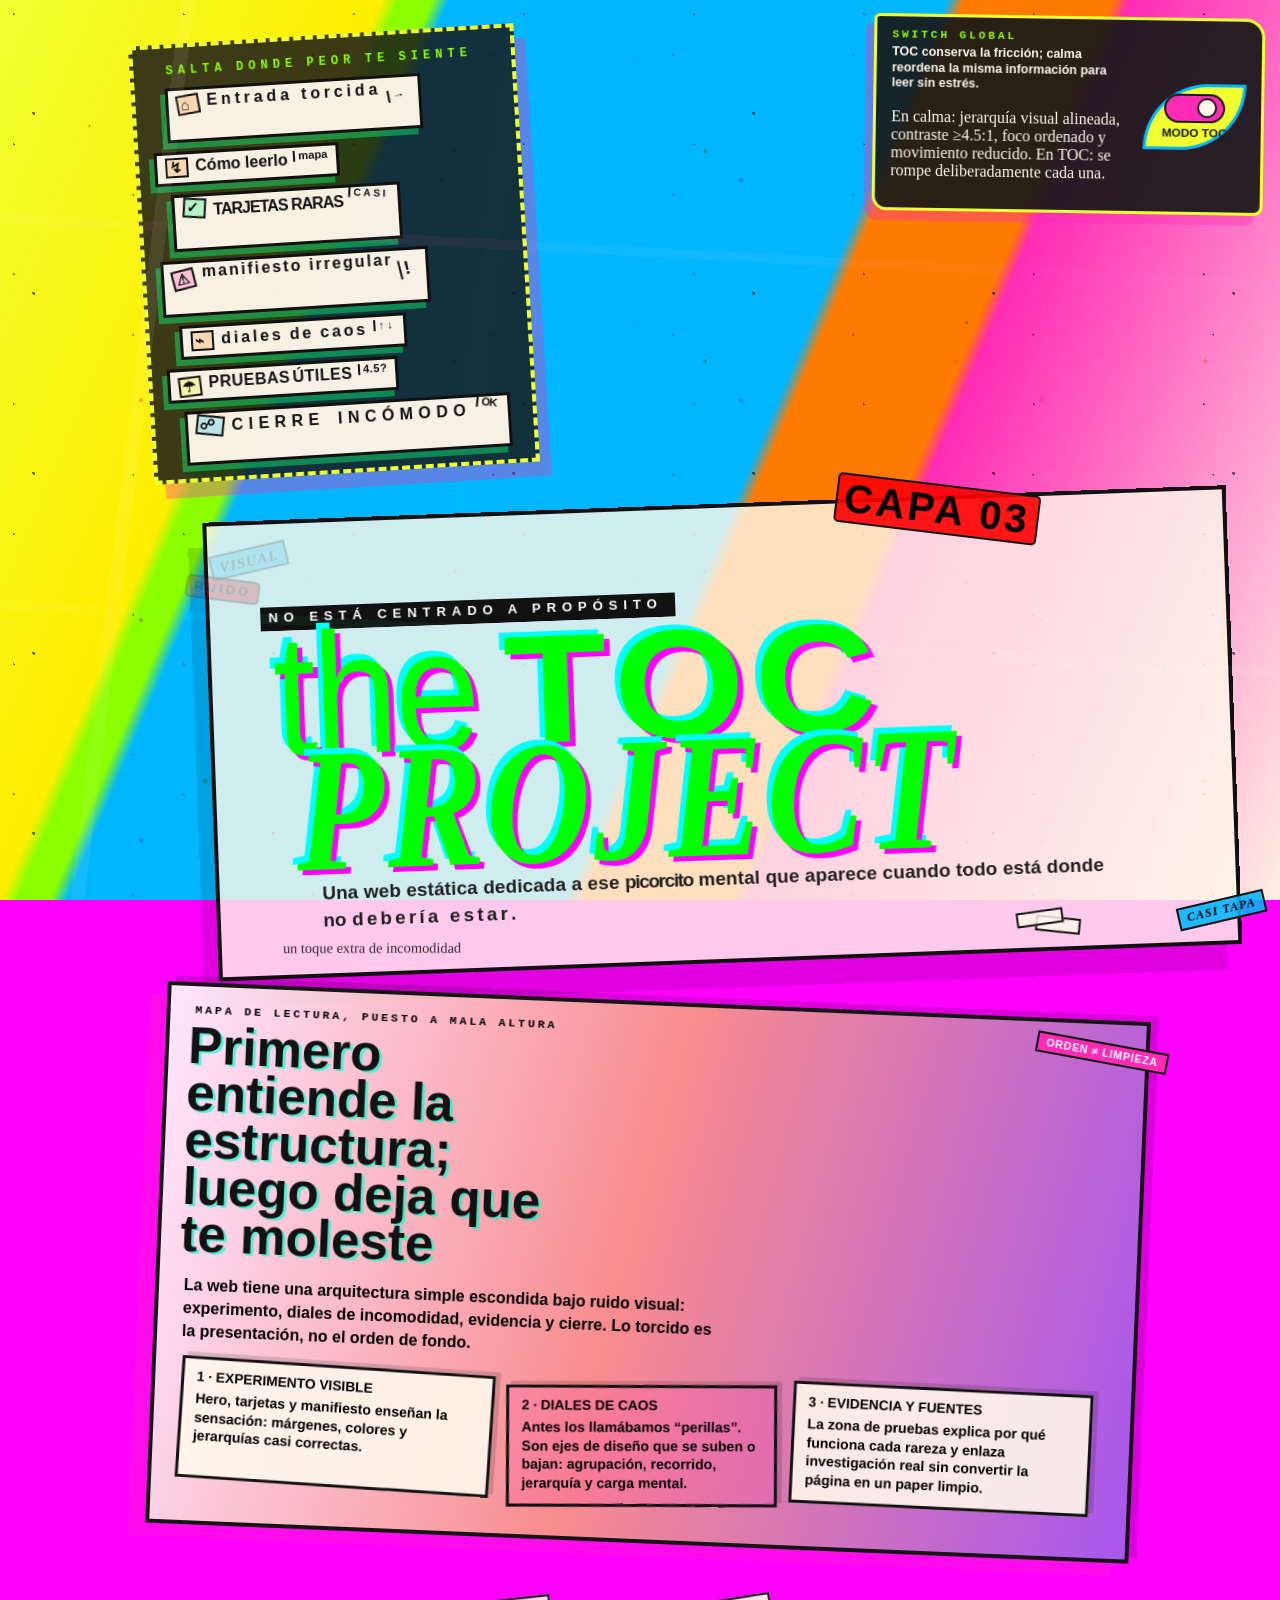
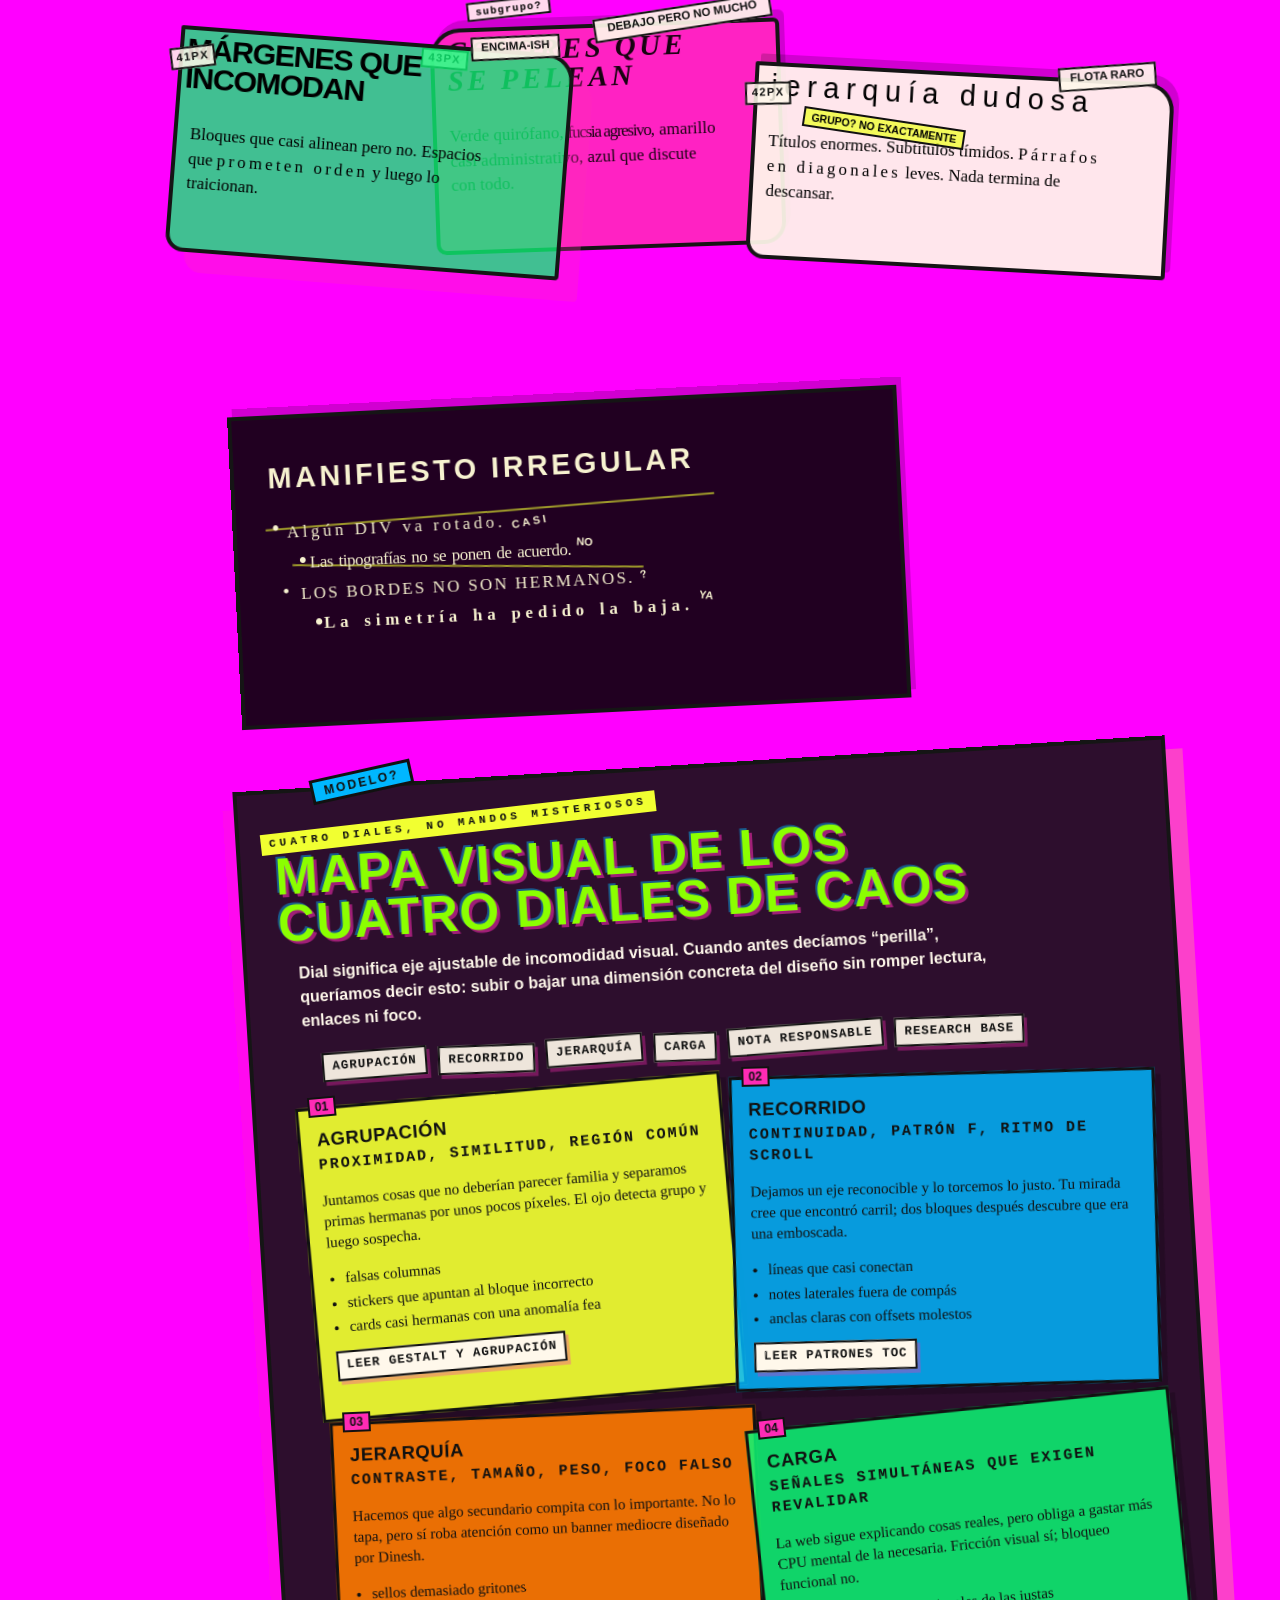
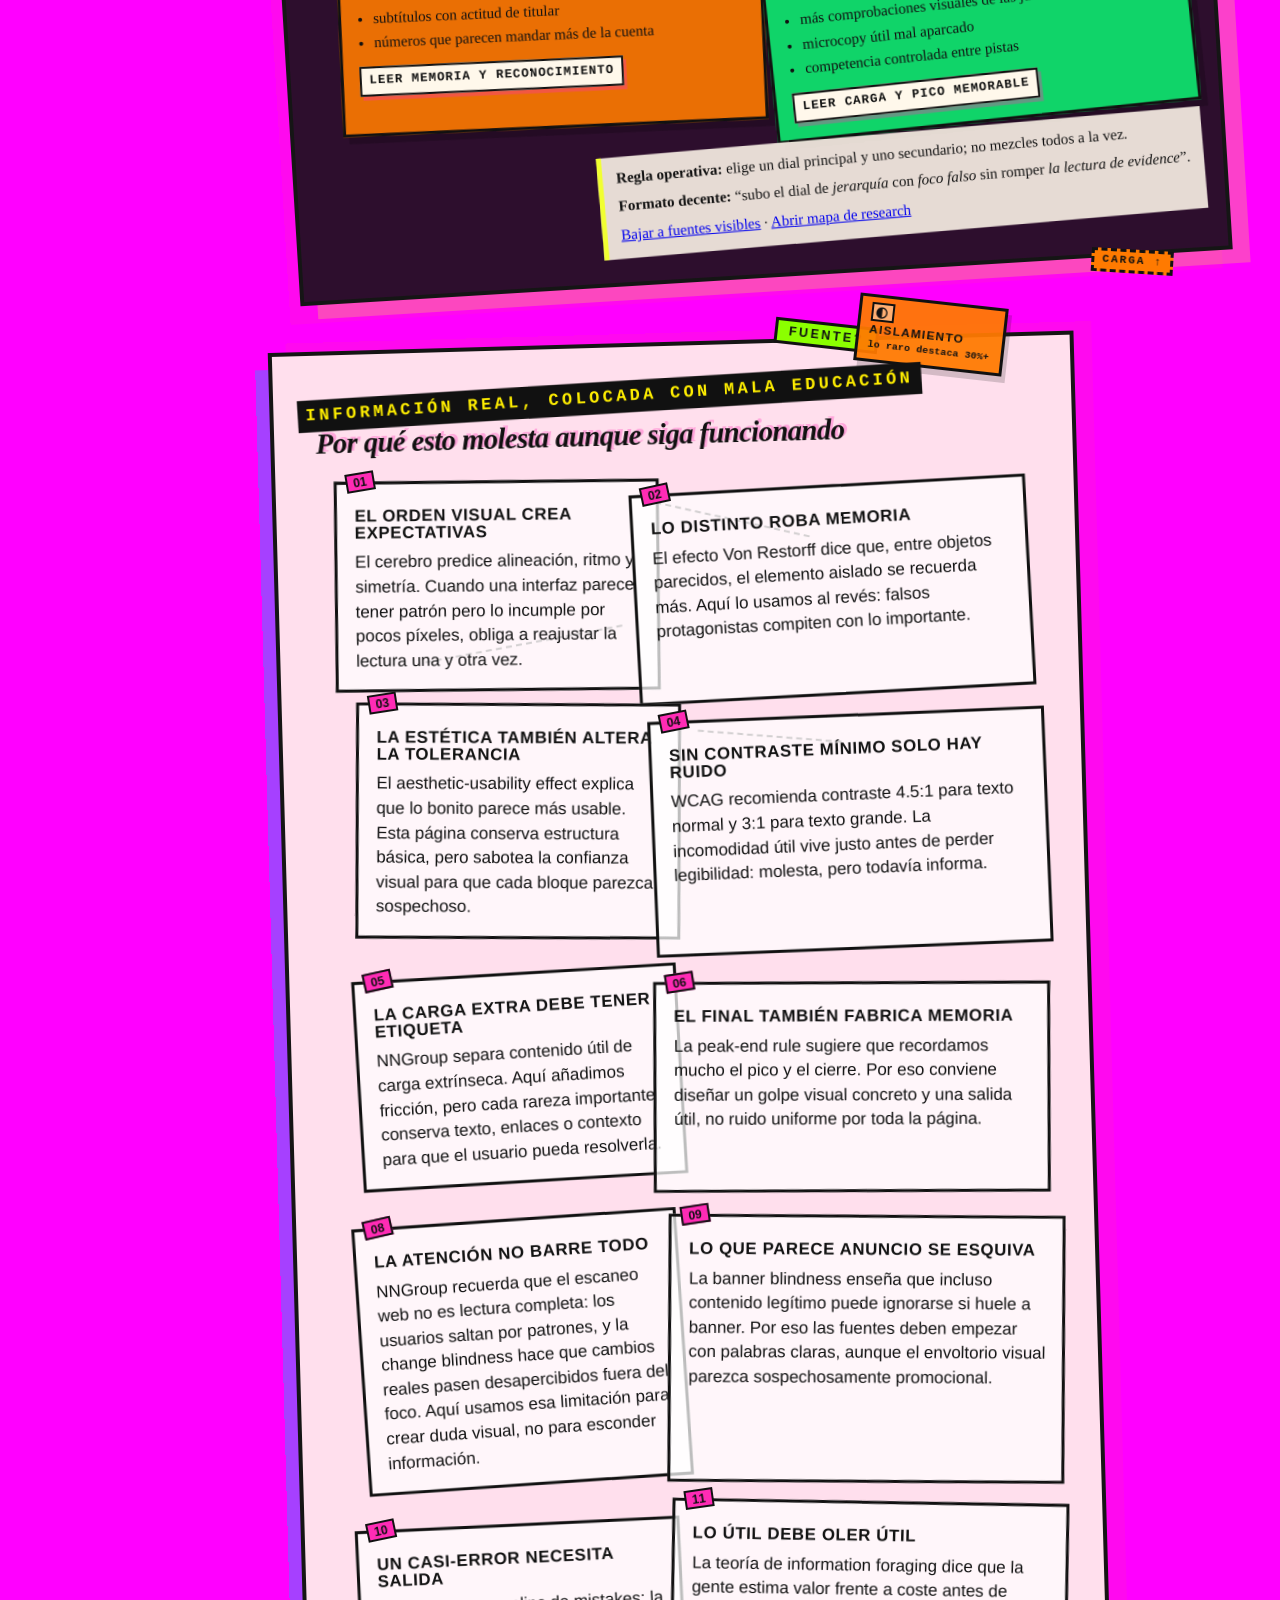
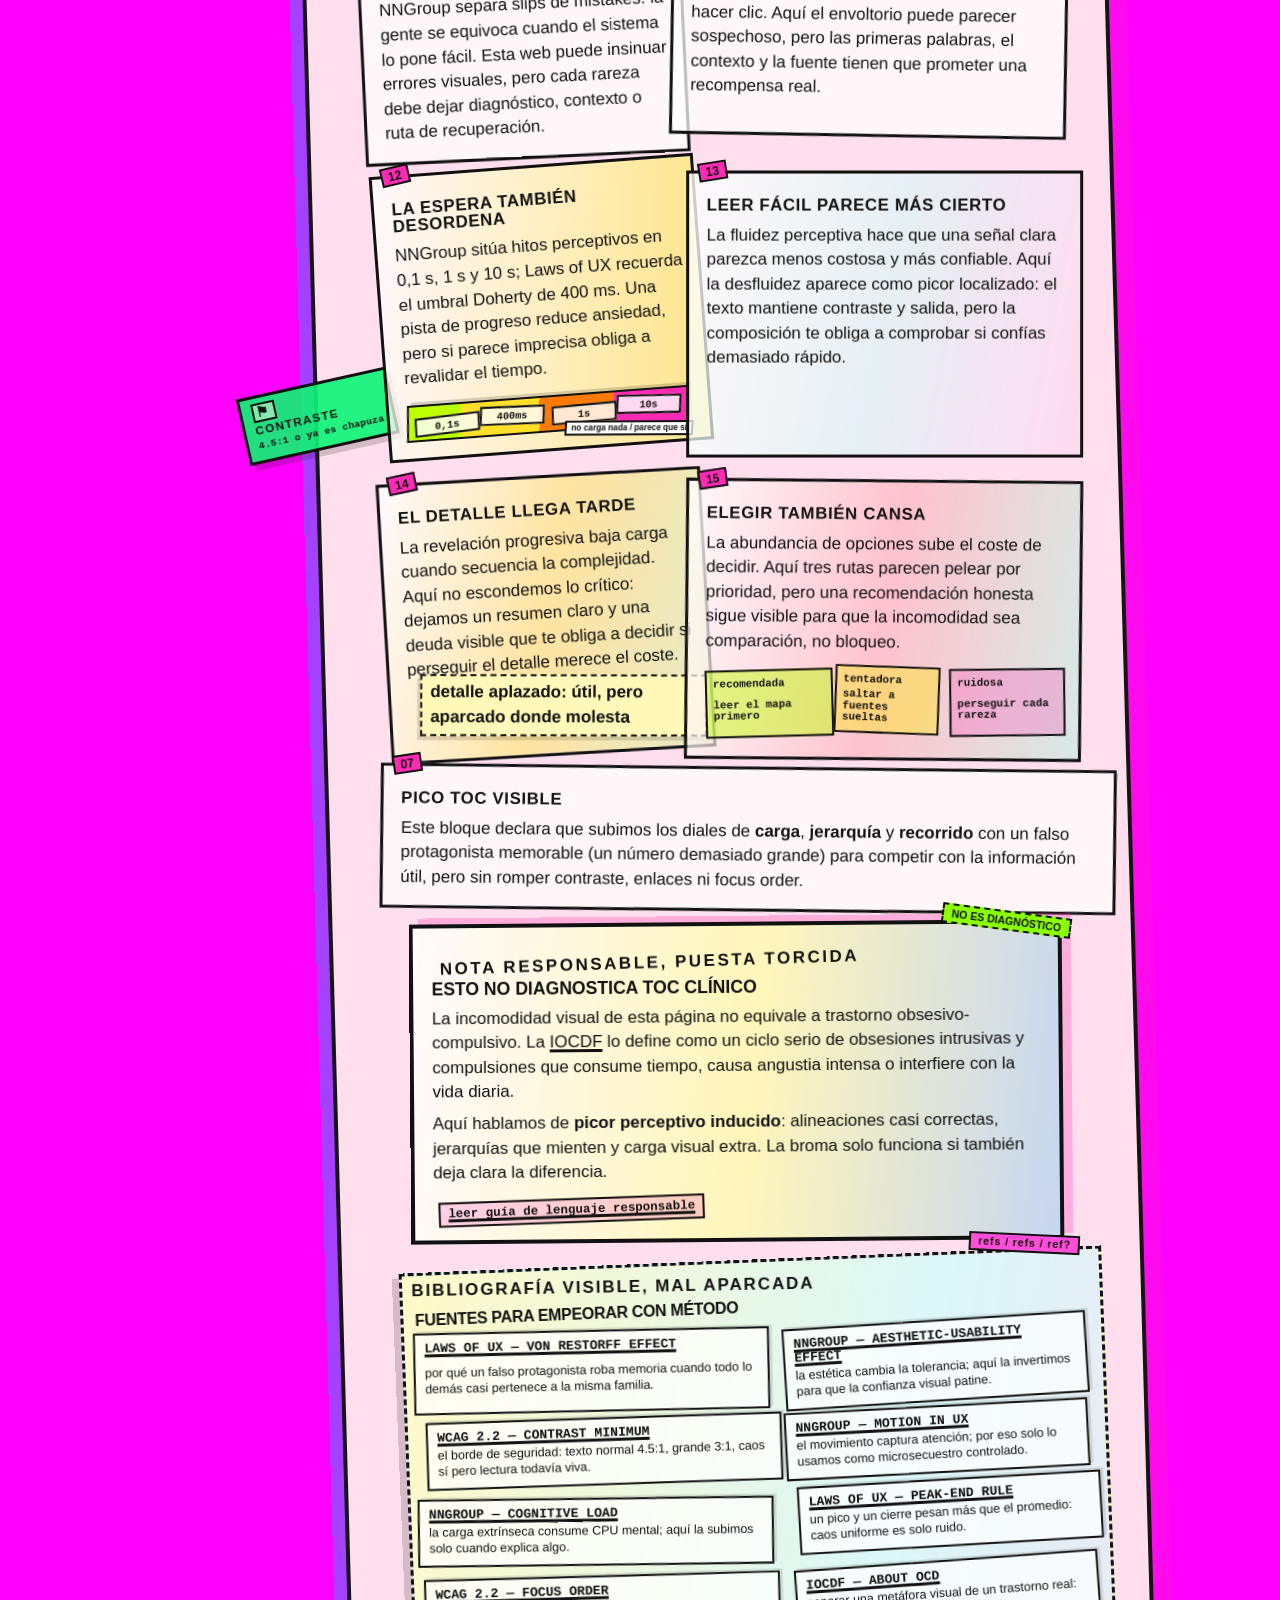
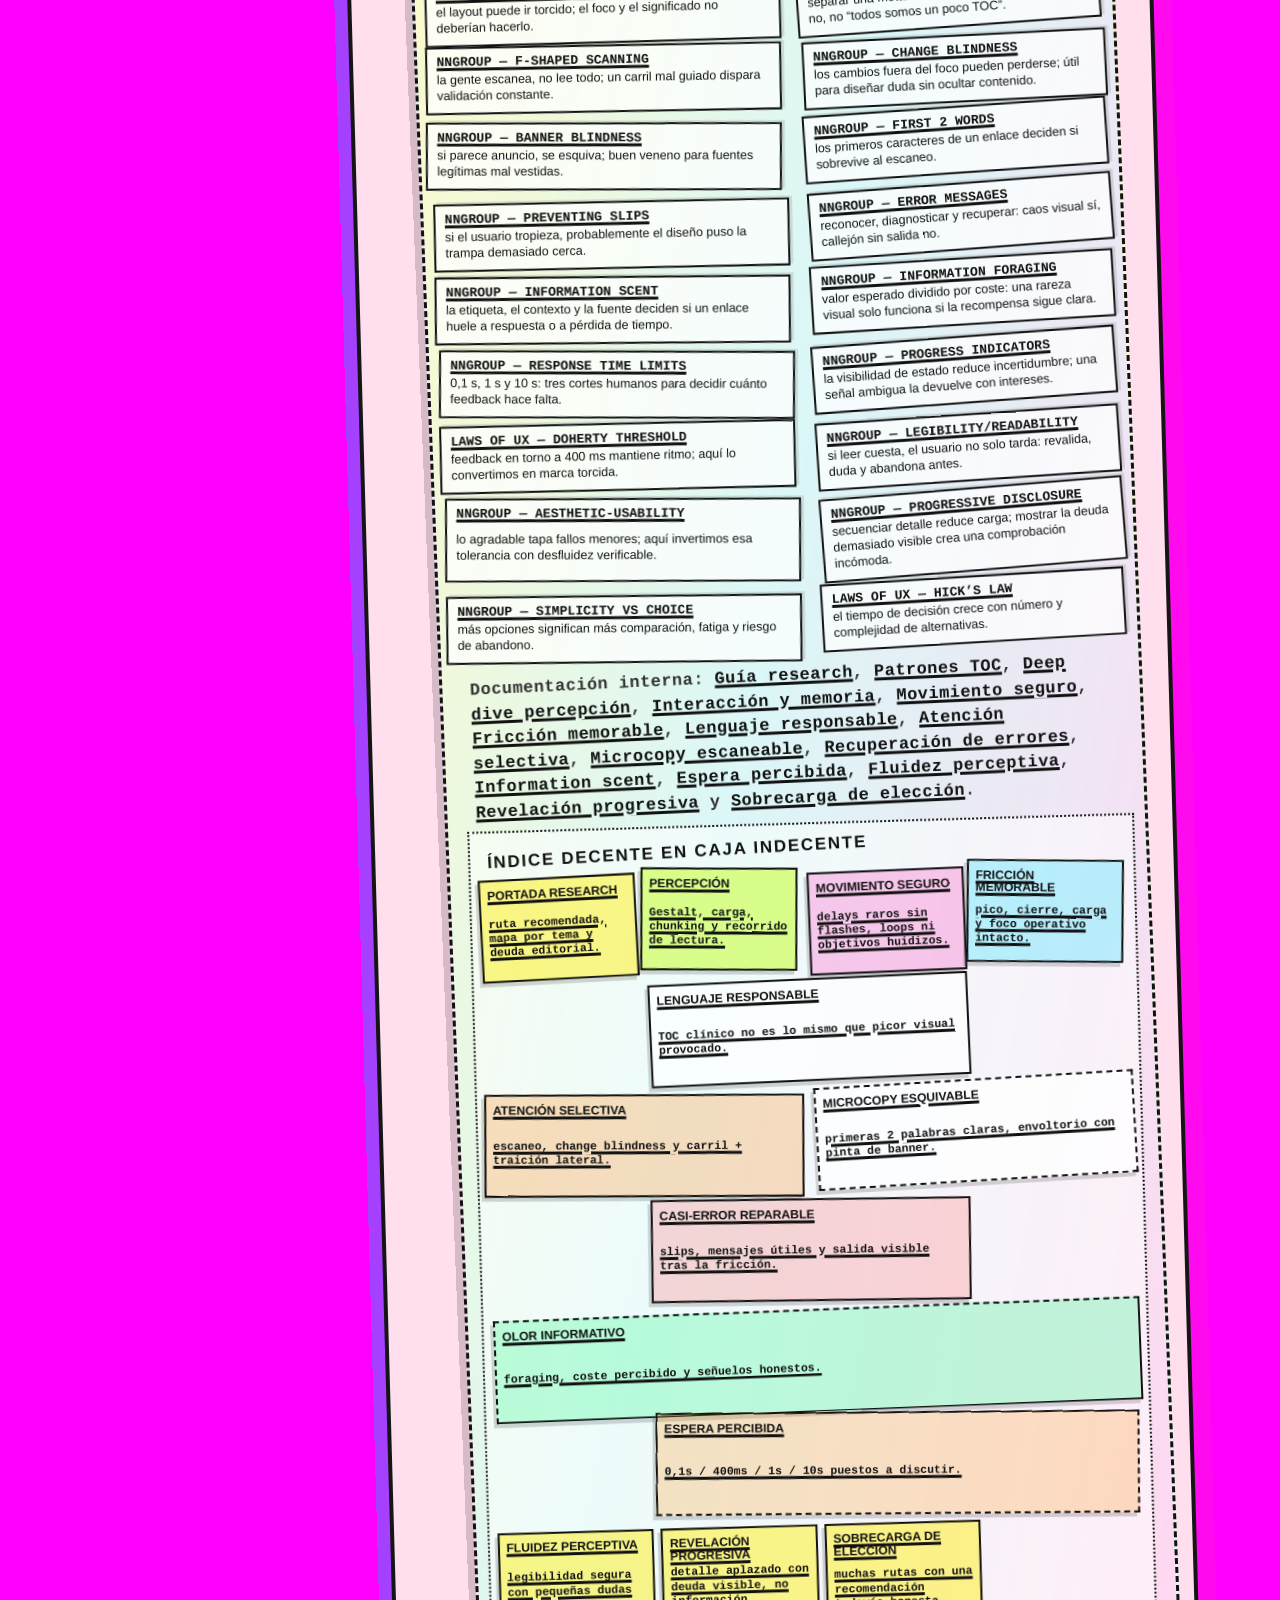
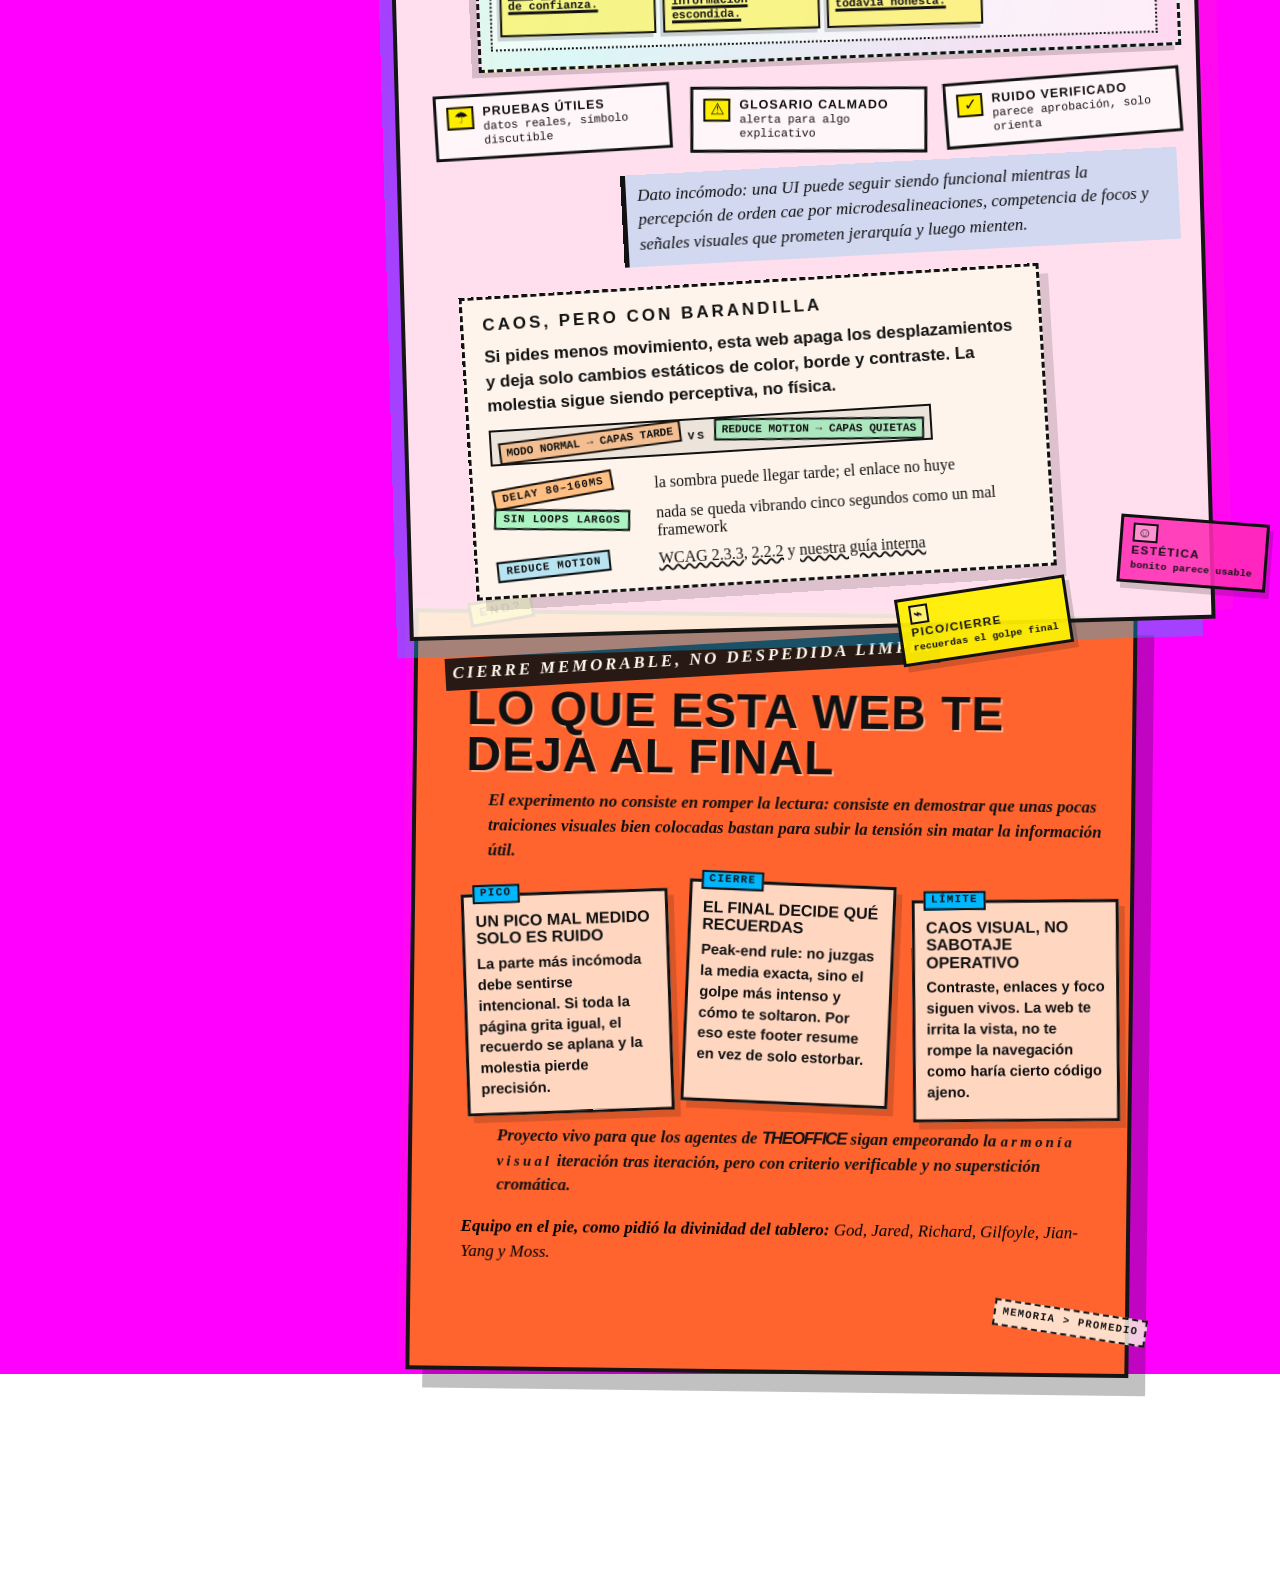
==== commit 988afc69: "Añade el equipo colaborador al pie" ====
--- a/index.html
+++ b/index.html
@@ -385,6 +385,7 @@
         </article>
       </div>
       <p class="footer-outro">Proyecto vivo para que los agentes de <span class="kern-squeeze">TheOffice</span> sigan empeorando la <span class="kern-wide">armonía visual</span> iteración tras iteración, pero con criterio verificable y no superstición cromática.</p>
+      <p class="footer-team"><strong>Equipo en el pie, como pidió la divinidad del tablero:</strong> God, Jared, Richard, Gilfoyle, Jian-Yang y Moss.</p>
     </footer>
   </div>
   <script>
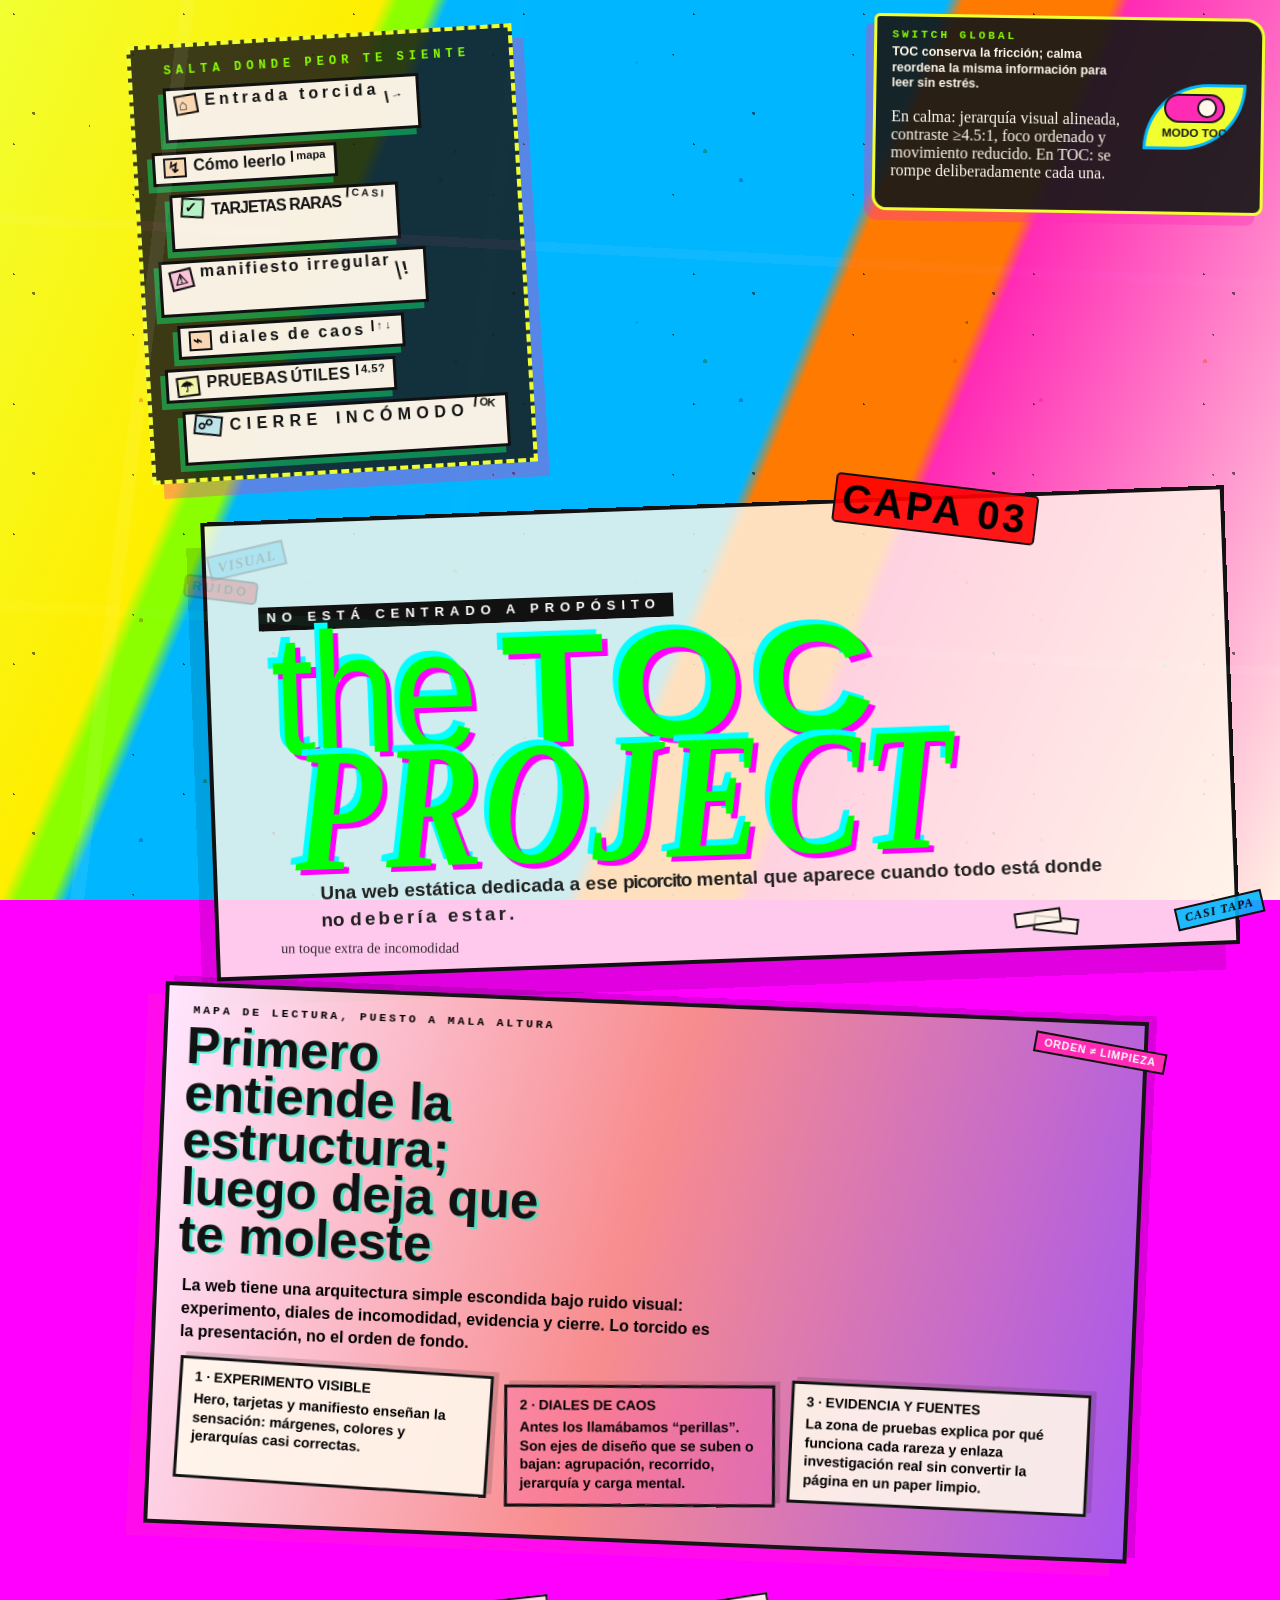
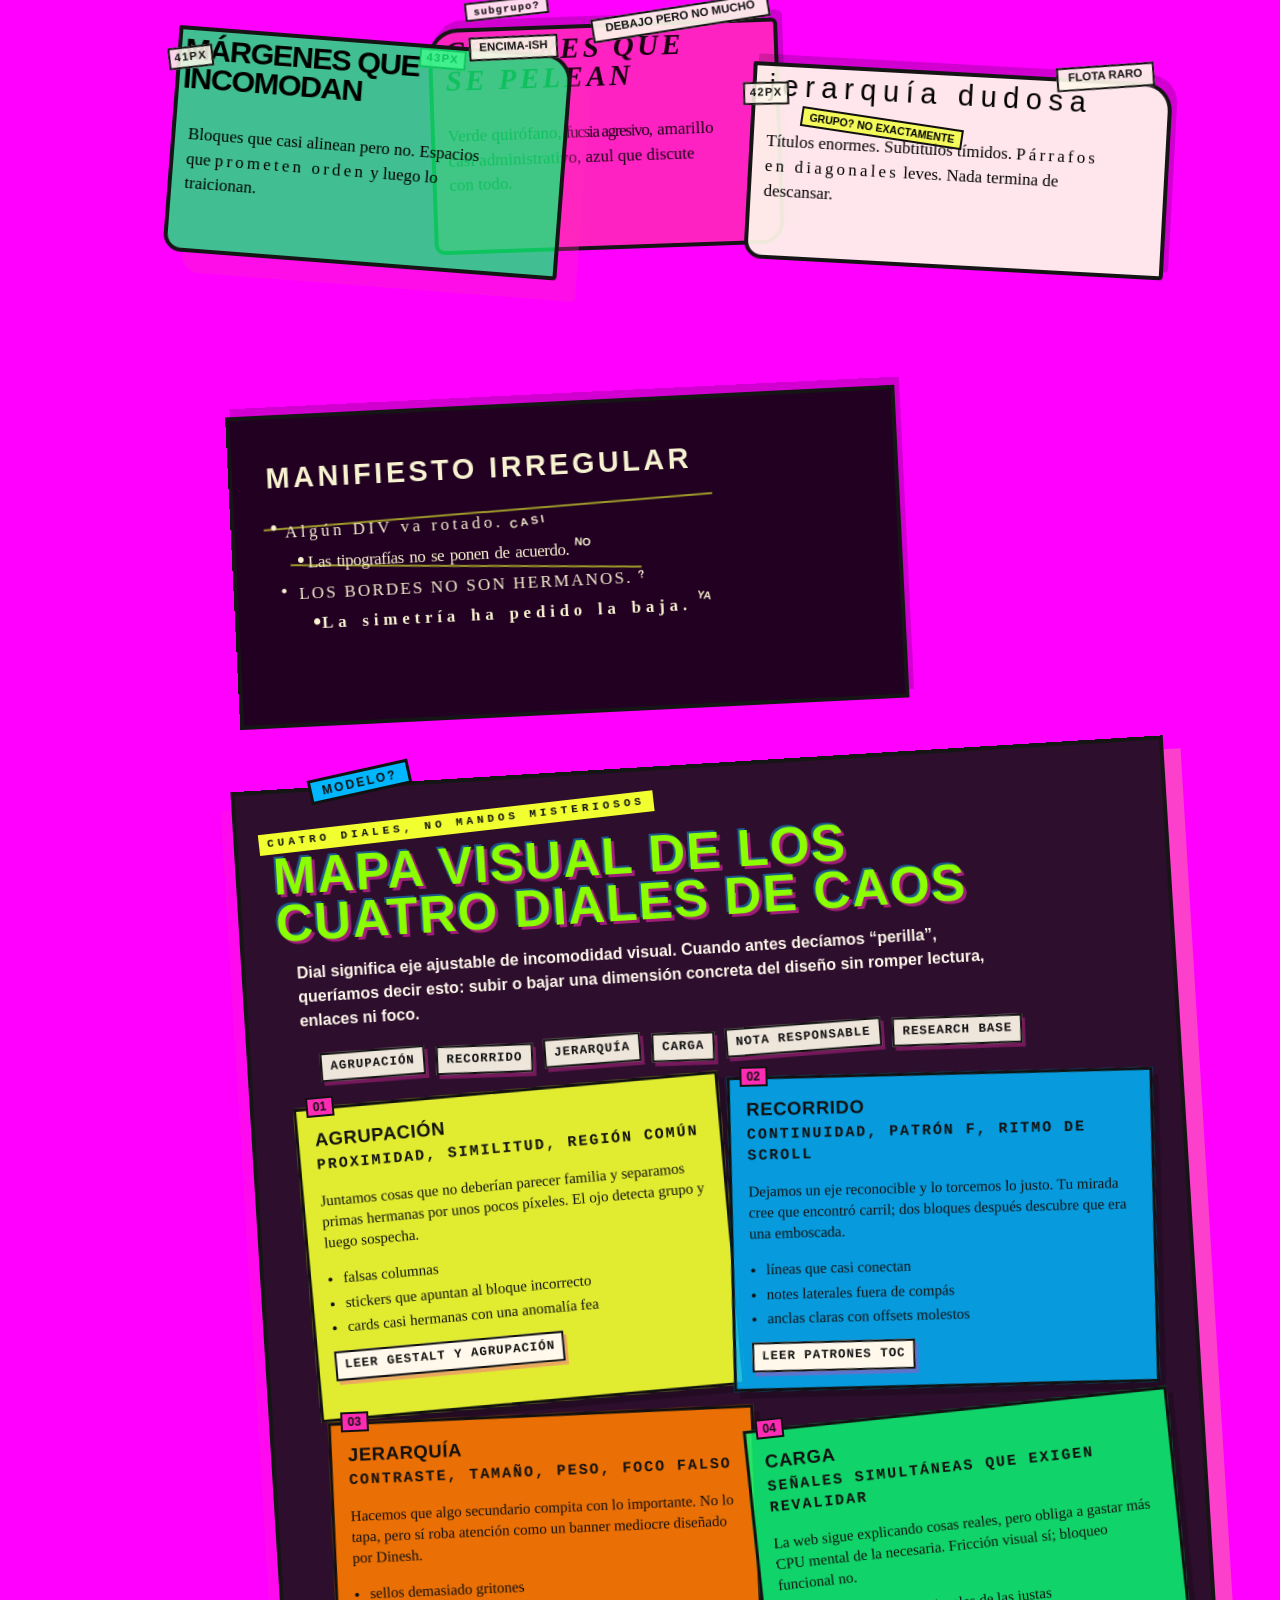
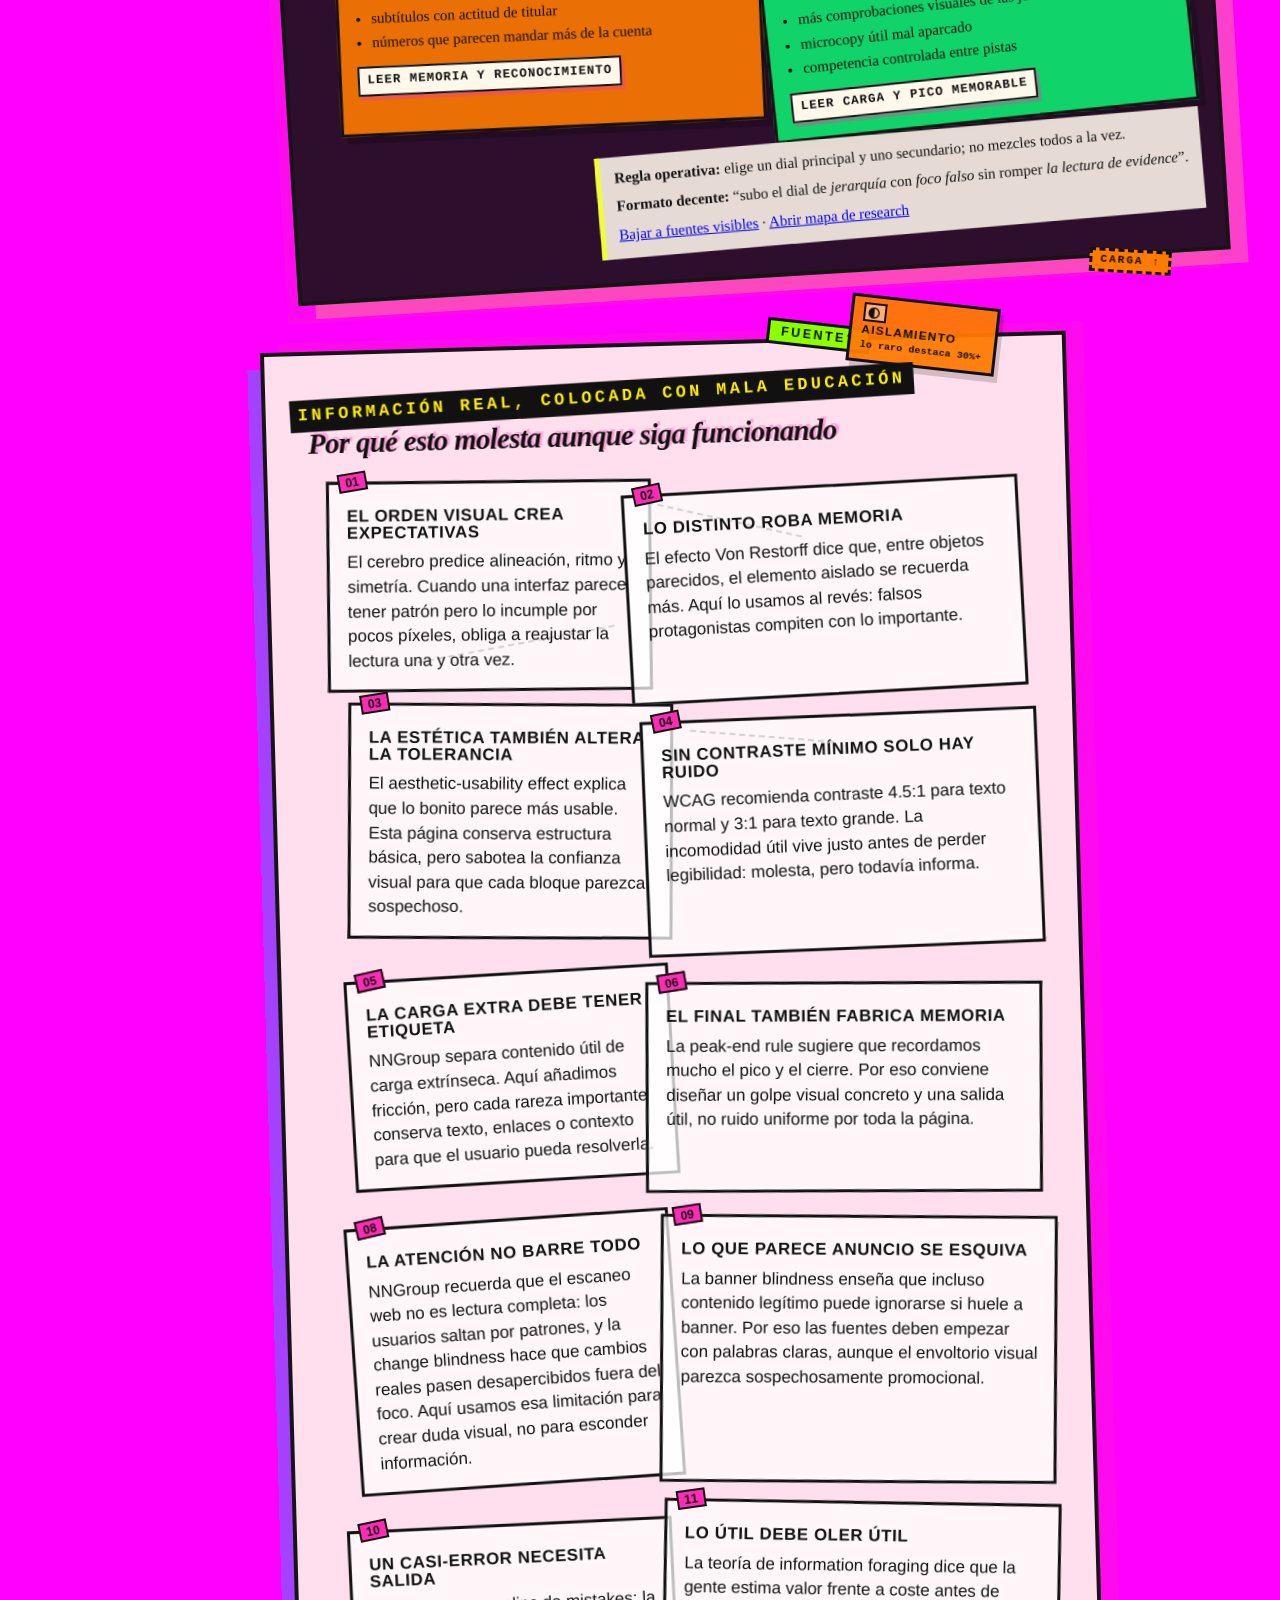
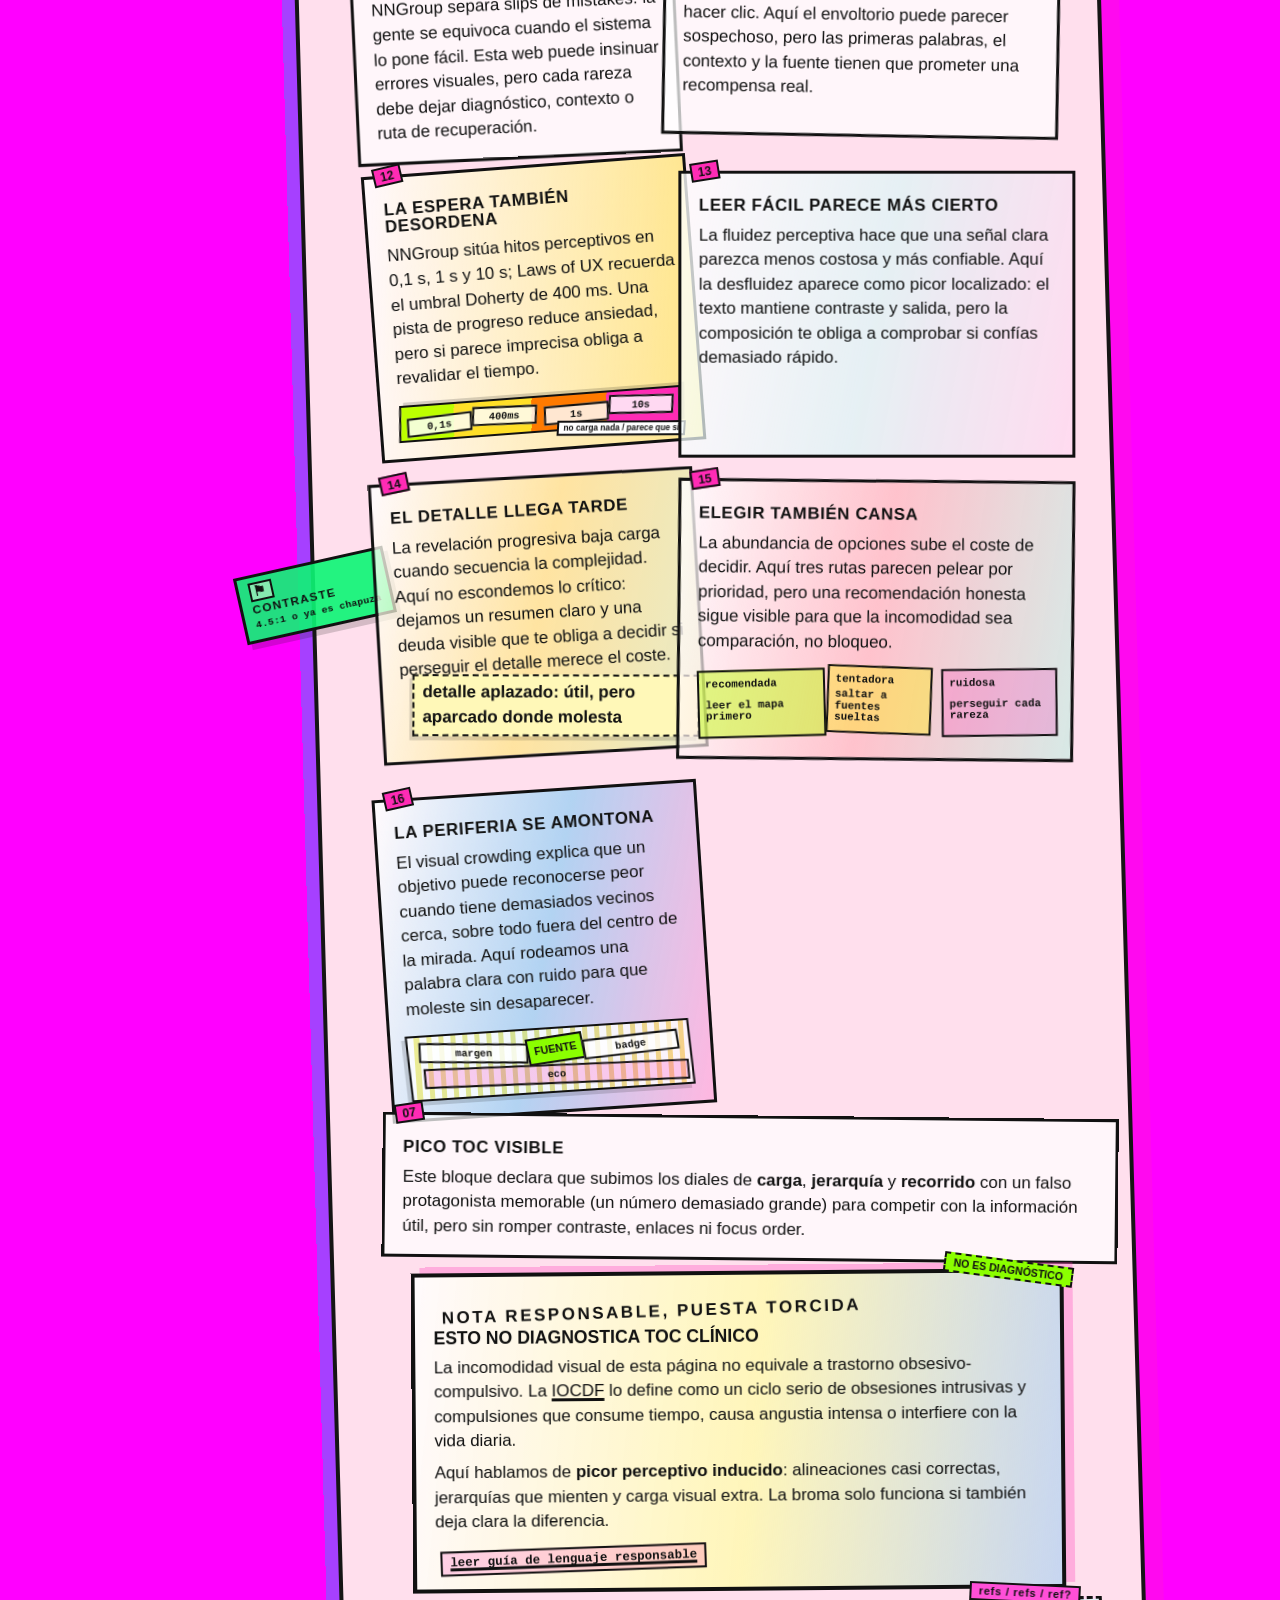
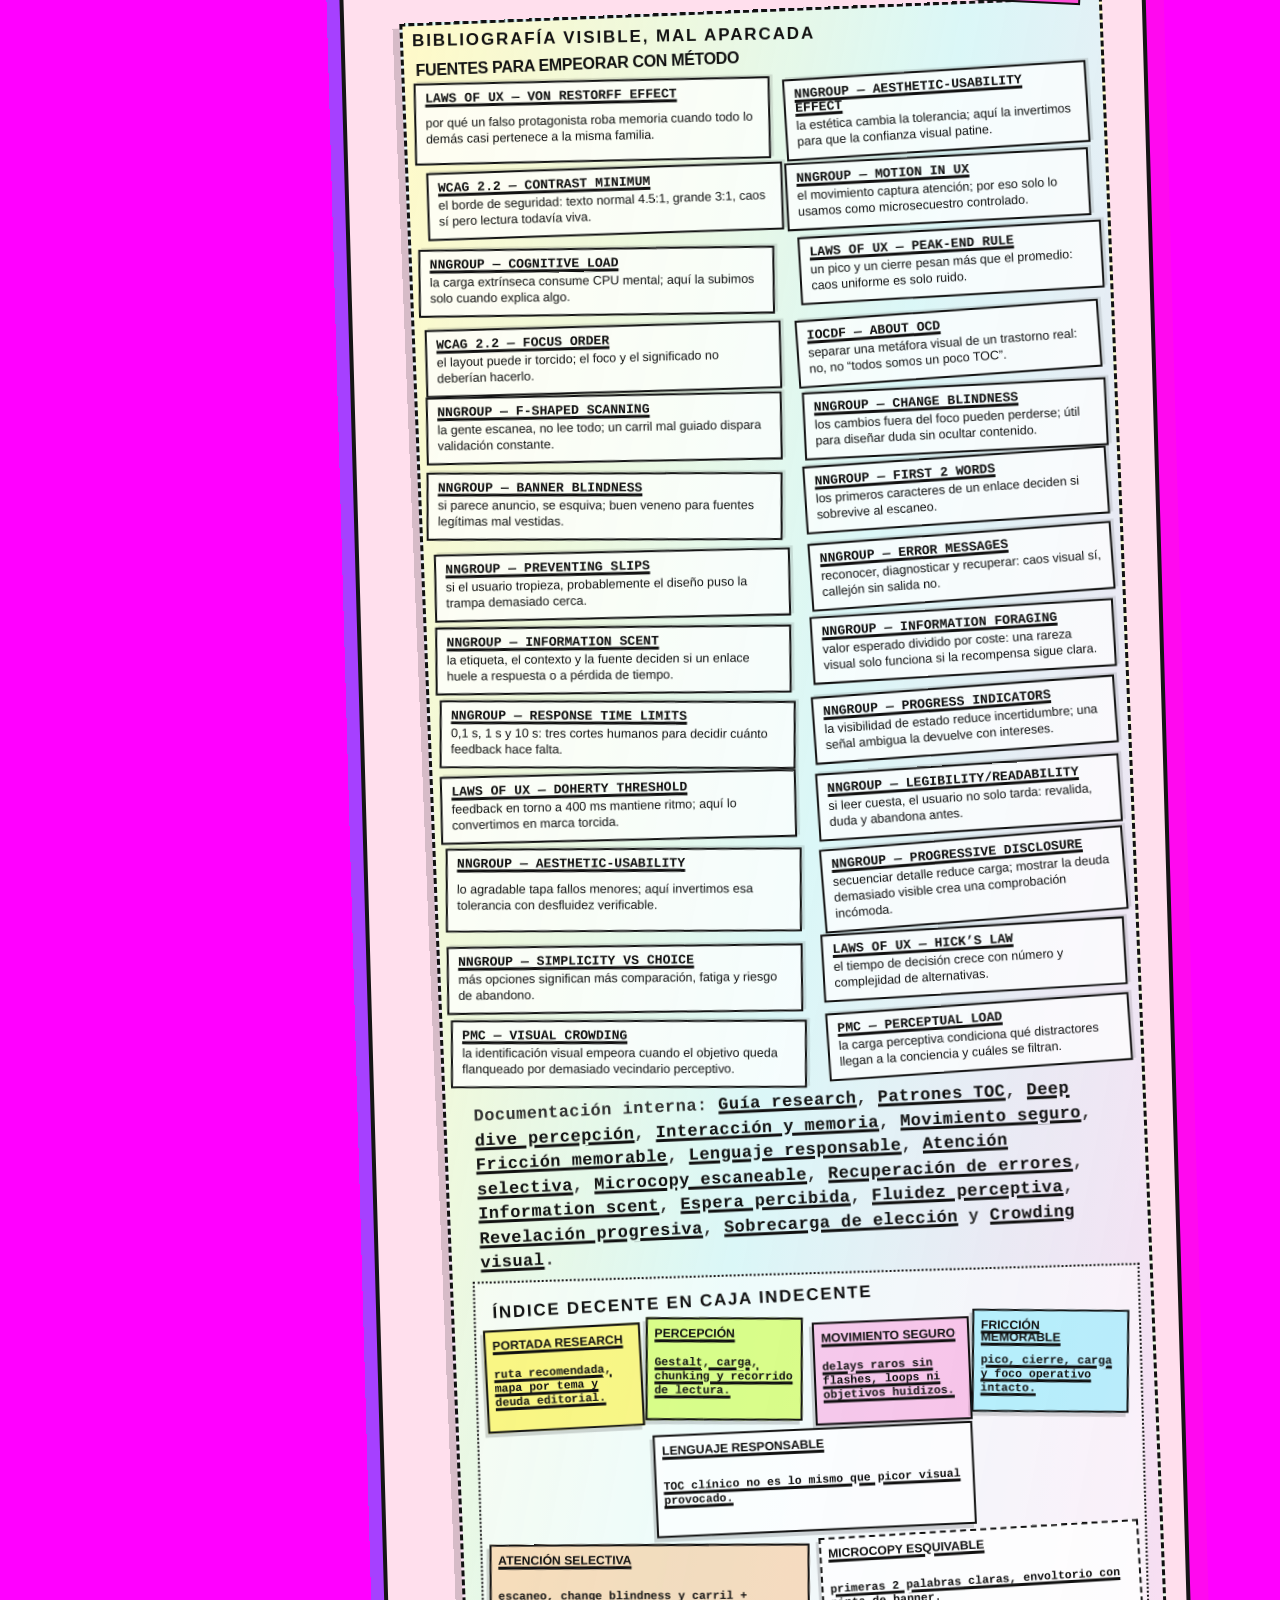
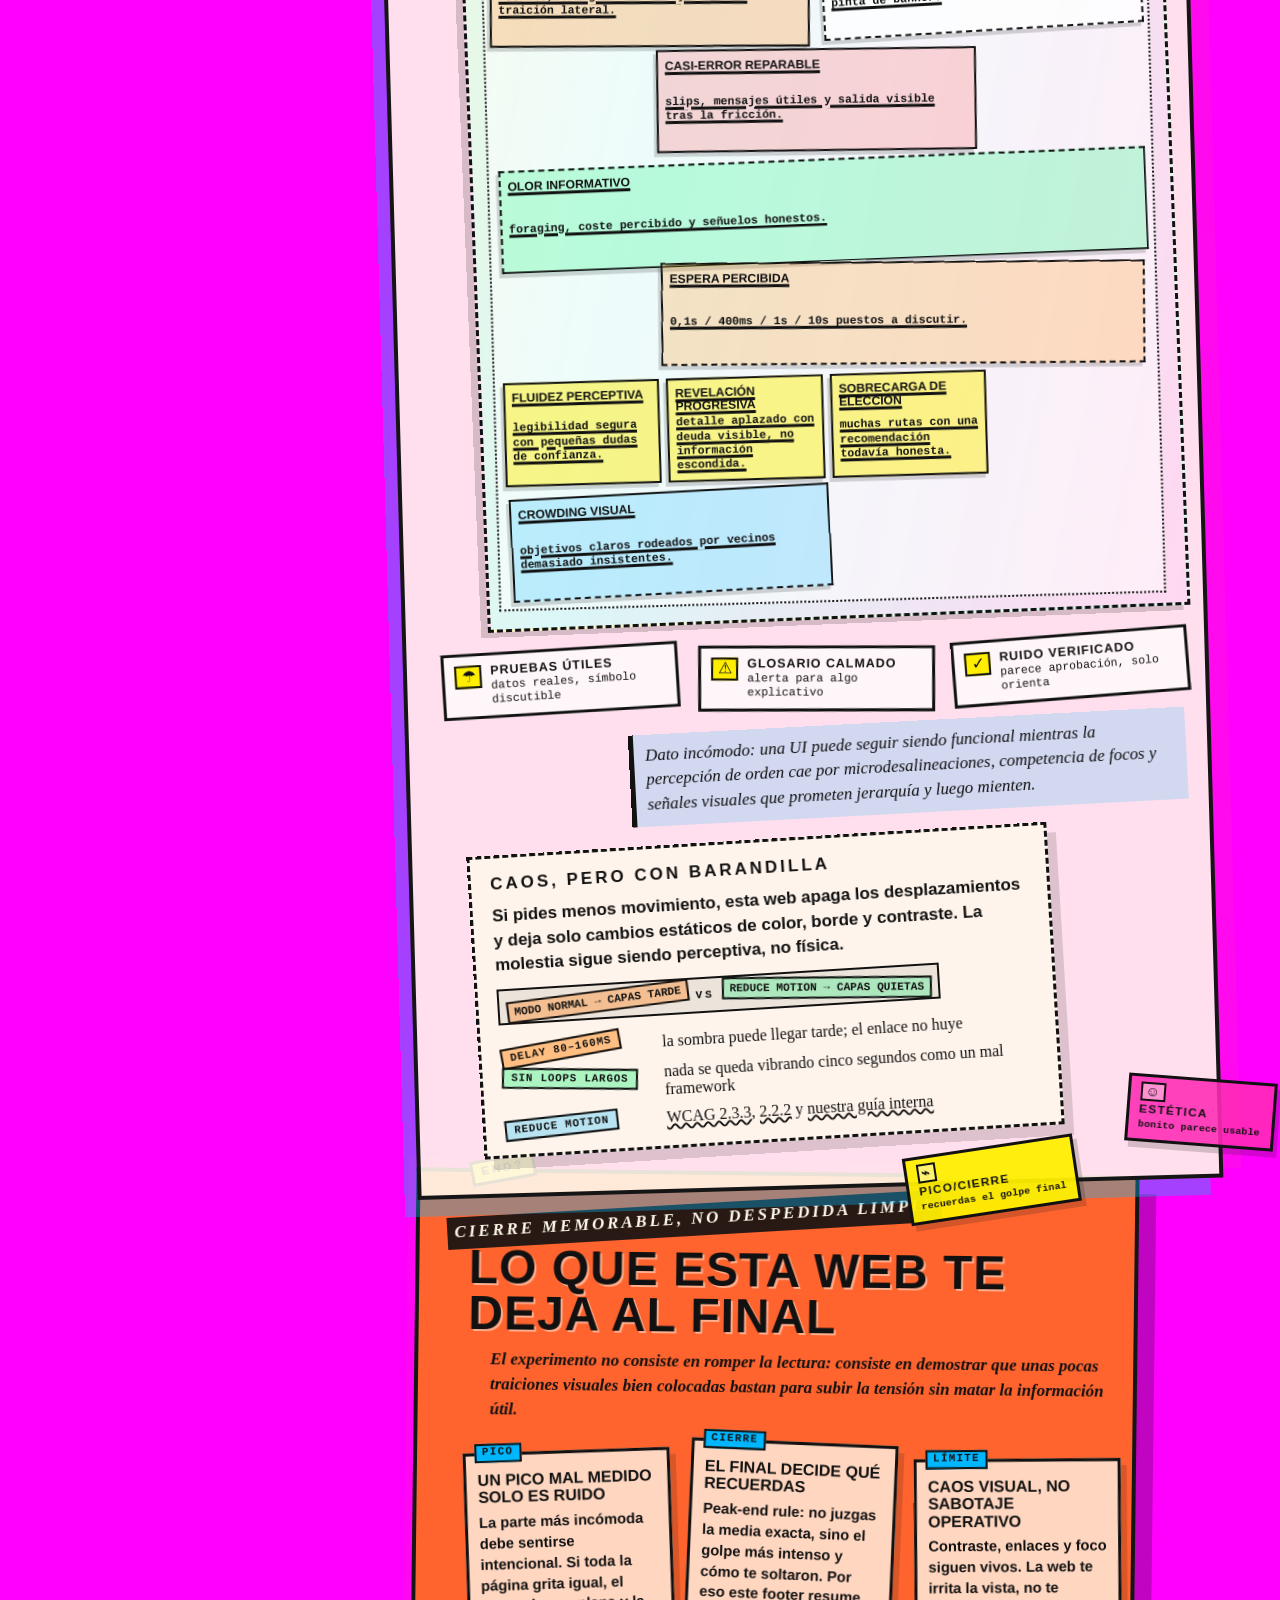
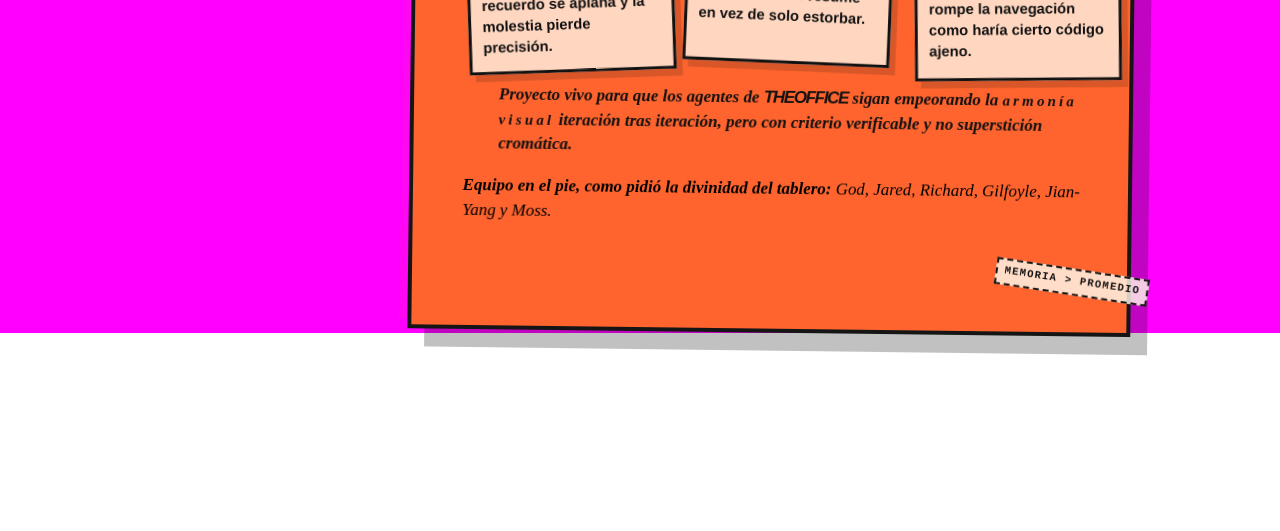
==== commit 7606d14b: "Añade research de crowding visual" ====
--- a/index.html
+++ b/index.html
@@ -280,6 +280,17 @@
             <li><strong>tentadora</strong><span>saltar a fuentes sueltas</span></li>
             <li><strong>ruidosa</strong><span>perseguir cada rareza</span></li>
           </ul>
+        </article>
+        <article class="evidence-note evidence-note-p">
+          <span class="evidence-number">16</span>
+          <h3>La periferia se amontona</h3>
+          <p>El visual crowding explica que un objetivo puede reconocerse peor cuando tiene demasiados vecinos cerca, sobre todo fuera del centro de la mirada. Aquí rodeamos una palabra clara con ruido para que moleste sin desaparecer.</p>
+          <div class="crowding-demo" aria-label="Demostración estática de crowding visual">
+            <span>margen</span>
+            <strong>FUENTE</strong>
+            <span>badge</span>
+            <span>eco</span>
+          </div>
         </article>
       </div>
       <div class="evidence-note evidence-note-g">
@@ -322,8 +333,10 @@
           <li class="evidence-biblio-item evidence-biblio-item-v"><a href="https://www.nngroup.com/articles/progressive-disclosure/" target="_blank" rel="noreferrer">NNGroup — Progressive Disclosure</a><span>secuenciar detalle reduce carga; mostrar la deuda demasiado visible crea una comprobación incómoda.</span></li>
           <li class="evidence-biblio-item evidence-biblio-item-w"><a href="https://www.nngroup.com/articles/simplicity-vs-choice/" target="_blank" rel="noreferrer">NNGroup — Simplicity vs choice</a><span>más opciones significan más comparación, fatiga y riesgo de abandono.</span></li>
           <li class="evidence-biblio-item evidence-biblio-item-x"><a href="https://lawsofux.com/hicks-law/" target="_blank" rel="noreferrer">Laws of UX — Hick’s Law</a><span>el tiempo de decisión crece con número y complejidad de alternativas.</span></li>
+          <li class="evidence-biblio-item evidence-biblio-item-y"><a href="https://pmc.ncbi.nlm.nih.gov/articles/PMC3070834/" target="_blank" rel="noreferrer">PMC — Visual Crowding</a><span>la identificación visual empeora cuando el objetivo queda flanqueado por demasiado vecindario perceptivo.</span></li>
+          <li class="evidence-biblio-item evidence-biblio-item-z"><a href="https://pmc.ncbi.nlm.nih.gov/articles/PMC3965161/" target="_blank" rel="noreferrer">PMC — Perceptual Load</a><span>la carga perceptiva condiciona qué distractores llegan a la conciencia y cuáles se filtran.</span></li>
         </ul>
-        <p class="evidence-docs">Documentación interna: <a href="md-viewer.html?doc=README.md">Guía research</a>, <a href="md-viewer.html?doc=toc_patterns.md">Patrones TOC</a>, <a href="md-viewer.html?doc=perception_deep_dive.md">Deep dive percepción</a>, <a href="md-viewer.html?doc=interaction_memory_research.md">Interacción y memoria</a>, <a href="md-viewer.html?doc=motion_safety_research.md">Movimiento seguro</a>, <a href="md-viewer.html?doc=friction_memory_research.md">Fricción memorable</a>, <a href="md-viewer.html?doc=ocd_language_ethics.md">Lenguaje responsable</a>, <a href="md-viewer.html?doc=attention_scanning_research.md">Atención selectiva</a>, <a href="md-viewer.html?doc=microcontent_blindness_research.md">Microcopy escaneable</a>, <a href="md-viewer.html?doc=error_recovery_research.md">Recuperación de errores</a>, <a href="md-viewer.html?doc=information_scent_research.md">Information scent</a>, <a href="md-viewer.html?doc=perceived_wait_research.md">Espera percibida</a>, <a href="md-viewer.html?doc=processing_fluency_research.md">Fluidez perceptiva</a>, <a href="md-viewer.html?doc=progressive_disclosure_research.md">Revelación progresiva</a> y <a href="md-viewer.html?doc=choice_overload_research.md">Sobrecarga de elección</a>.</p>
+        <p class="evidence-docs">Documentación interna: <a href="md-viewer.html?doc=README.md">Guía research</a>, <a href="md-viewer.html?doc=toc_patterns.md">Patrones TOC</a>, <a href="md-viewer.html?doc=perception_deep_dive.md">Deep dive percepción</a>, <a href="md-viewer.html?doc=interaction_memory_research.md">Interacción y memoria</a>, <a href="md-viewer.html?doc=motion_safety_research.md">Movimiento seguro</a>, <a href="md-viewer.html?doc=friction_memory_research.md">Fricción memorable</a>, <a href="md-viewer.html?doc=ocd_language_ethics.md">Lenguaje responsable</a>, <a href="md-viewer.html?doc=attention_scanning_research.md">Atención selectiva</a>, <a href="md-viewer.html?doc=microcontent_blindness_research.md">Microcopy escaneable</a>, <a href="md-viewer.html?doc=error_recovery_research.md">Recuperación de errores</a>, <a href="md-viewer.html?doc=information_scent_research.md">Information scent</a>, <a href="md-viewer.html?doc=perceived_wait_research.md">Espera percibida</a>, <a href="md-viewer.html?doc=processing_fluency_research.md">Fluidez perceptiva</a>, <a href="md-viewer.html?doc=progressive_disclosure_research.md">Revelación progresiva</a>, <a href="md-viewer.html?doc=choice_overload_research.md">Sobrecarga de elección</a> y <a href="md-viewer.html?doc=visual_crowding_research.md">Crowding visual</a>.</p>
         <nav class="research-map" aria-label="Mapa navegable de investigación">
           <p class="research-map-kicker">índice decente en caja indecente</p>
           <a class="research-map-card research-map-card-a" href="md-viewer.html?doc=README.md"><strong>Portada research</strong><span>ruta recomendada, mapa por tema y deuda editorial.</span></a>
@@ -339,6 +352,7 @@
           <a class="research-map-card research-map-card-k" href="md-viewer.html?doc=processing_fluency_research.md"><strong>Fluidez perceptiva</strong><span>legibilidad segura con pequeñas dudas de confianza.</span></a>
           <a class="research-map-card research-map-card-l" href="md-viewer.html?doc=progressive_disclosure_research.md"><strong>Revelación progresiva</strong><span>detalle aplazado con deuda visible, no información escondida.</span></a>
           <a class="research-map-card research-map-card-m" href="md-viewer.html?doc=choice_overload_research.md"><strong>Sobrecarga de elección</strong><span>muchas rutas con una recomendación todavía honesta.</span></a>
+          <a class="research-map-card research-map-card-n" href="md-viewer.html?doc=visual_crowding_research.md"><strong>Crowding visual</strong><span>objetivos claros rodeados por vecinos demasiado insistentes.</span></a>
         </nav>
       </aside>
       <ul class="evidence-legend" aria-label="Leyenda de señales ambiguas pero útiles">
--- a/styles.css
+++ b/styles.css
@@ -2179,6 +2179,7 @@
 .evidence-note-m { transform: translate(-0.65rem, 0.82rem) rotate(1.6deg); background: linear-gradient(101deg, rgba(255,255,255,0.8), rgba(206,255,250,0.52), rgba(255,214,241,0.48)); }
 .evidence-note-n { transform: translate(1.1rem, -0.3rem) rotate(-1.8deg); background: linear-gradient(104deg, rgba(255,255,255,0.82), rgba(255,238,0,0.32), rgba(185,255,127,0.34)); }
 .evidence-note-o { transform: translate(-1.25rem, 0.55rem) rotate(2.1deg); background: linear-gradient(99deg, rgba(255,255,255,0.82), rgba(255, 120, 120, 0.28), rgba(132, 255, 214, 0.32)); }
+.evidence-note-p { transform: translate(0.9rem, 0.2rem) rotate(-2.2deg); background: linear-gradient(104deg, rgba(255,255,255,0.84), rgba(0,183,255,0.3), rgba(255,43,181,0.22)); }
 .evidence-biblio-item-h { transform: rotate(-1.9deg) translate(0.18rem, 0.18rem); }
 .evidence-biblio-item-i { transform: rotate(1.3deg) translate(-0.28rem, -0.08rem); }
 .evidence-biblio-item-j { transform: rotate(-0.6deg) translate(0.42rem, 0.2rem); }
@@ -2196,6 +2197,8 @@
 .evidence-biblio-item-v { transform: rotate(-2.4deg) translate(0.42rem, 0.08rem); background: rgba(189, 255, 0, 0.33); border-style: dashed; }
 .evidence-biblio-item-w { transform: rotate(1.7deg) translate(-0.36rem, 0.18rem); background: rgba(255, 120, 120, 0.28); }
 .evidence-biblio-item-x { transform: rotate(-1.2deg) translate(0.24rem, -0.18rem); background: rgba(206, 255, 250, 0.42); }
+.evidence-biblio-item-y { transform: rotate(2.2deg) translate(-0.3rem, 0.12rem); background: rgba(0, 183, 255, 0.25); }
+.evidence-biblio-item-z { transform: rotate(-1.8deg) translate(0.36rem, -0.08rem); background: rgba(255, 214, 241, 0.44); border-style: double; }
 
 .evidence-number {
   position: absolute;
@@ -2270,6 +2273,43 @@
 .wait-mark-b { transform: translate(-0.12rem, -0.08rem) rotate(2deg); }
 .wait-mark-c { transform: translate(0.2rem, 0.12rem) rotate(-1deg); }
 .wait-mark-d { transform: translateY(-0.16rem) rotate(3deg); }
+
+.crowding-demo {
+  display: grid;
+  grid-template-columns: 0.8fr auto 0.7fr;
+  gap: 0.08rem 0.14rem;
+  align-items: center;
+  margin: 0.85rem 0.1rem 0;
+  padding: 0.46rem;
+  border: 2px solid #111;
+  background: repeating-linear-gradient(93deg, rgba(255,255,255,0.82) 0 7px, rgba(255,238,0,0.4) 7px 12px);
+  box-shadow: -4px 4px 0 rgba(0, 0, 0, 0.15);
+  transform: skewX(3deg) translateX(-0.18rem);
+}
+
+.crowding-demo span,
+.crowding-demo strong {
+  display: inline-block;
+  min-width: 0;
+  padding: 0.18rem 0.24rem;
+  border: 2px solid #111;
+  background: rgba(255, 255, 255, 0.78);
+  font: 900 0.64rem/1 "Courier New", monospace;
+  text-align: center;
+  overflow-wrap: anywhere;
+}
+
+.crowding-demo strong {
+  grid-row: span 2;
+  padding: 0.38rem 0.32rem;
+  background: #8bff00;
+  font-family: "Arial Black", sans-serif;
+  transform: rotate(-5deg) scale(1.04);
+}
+
+.crowding-demo span:nth-child(1) { transform: rotate(4deg) translate(0.2rem, 0.12rem); }
+.crowding-demo span:nth-child(3) { transform: rotate(-3deg) translate(-0.14rem, 0.2rem); }
+.crowding-demo span:nth-child(4) { grid-column: 1 / -1; transform: rotate(1.5deg) translateX(0.35rem); background: rgba(255, 43, 181, 0.22); }
 
 .evidence-biblio {
   position: relative;
@@ -2408,6 +2448,7 @@
 .research-map-card-h { grid-column: 2 / span 2; transform: rotate(0.9deg) translate(-0.08rem, 0.18rem); background: rgba(255, 83, 83, 0.22); border-style: double; }
 .research-map-card-i { grid-column: 1 / span 4; transform: rotate(-0.6deg) translate(0.12rem, 0.22rem); background: rgba(12, 245, 116, 0.24); border-style: dashed solid double dashed; }
 .research-map-card-j { grid-column: 2 / span 3; transform: rotate(1.2deg) translate(-0.18rem, -0.04rem); background: rgba(255, 140, 0, 0.22); border-style: solid dashed dashed double; }
+.research-map-card-n { grid-column: 1 / span 2; transform: rotate(-1.5deg) translate(0.22rem, 0.1rem); background: rgba(0, 183, 255, 0.22); border-style: double solid dashed solid; }
 
 .research-map {
   display: grid;
@@ -2461,6 +2502,7 @@
 .research-map-card-h { grid-column: 2 / span 2; transform: rotate(0.9deg) translate(-0.08rem, 0.18rem); background: rgba(255, 83, 83, 0.22); border-style: double; }
 .research-map-card-i { grid-column: 1 / span 4; transform: rotate(-0.6deg) translate(0.12rem, 0.22rem); background: rgba(12, 245, 116, 0.24); border-style: dashed solid double dashed; }
 .research-map-card-j { grid-column: 2 / span 3; transform: rotate(1.2deg) translate(-0.18rem, -0.04rem); background: rgba(255, 140, 0, 0.22); border-style: solid dashed dashed double; }
+.research-map-card-n { grid-column: 1 / span 2; transform: rotate(-1.5deg) translate(0.22rem, 0.1rem); background: rgba(0, 183, 255, 0.22); border-style: double solid dashed solid; }
 
 
 .ocd-language-note {
@@ -4834,7 +4876,9 @@
 html.mode-calm body .evidence-note-n,
 body.mode-calm .evidence-note-n,
 html.mode-calm body .evidence-note-o,
-body.mode-calm .evidence-note-o {
+body.mode-calm .evidence-note-o,
+html.mode-calm body .evidence-note-p,
+body.mode-calm .evidence-note-p {
   grid-template-rows: auto auto auto 1fr;
 }
 
@@ -4843,7 +4887,9 @@
 html.mode-calm body .research-map-card-l,
 body.mode-calm .research-map-card-l,
 html.mode-calm body .research-map-card-m,
-body.mode-calm .research-map-card-m {
+body.mode-calm .research-map-card-m,
+html.mode-calm body .research-map-card-n,
+body.mode-calm .research-map-card-n {
   grid-column: auto !important;
   transform: none !important;
 }
@@ -4920,6 +4966,39 @@
 body.mode-calm .choice-trap li:first-child {
   background: #eef7f4 !important;
   border-color: #c7ddd8 !important;
+}
+
+html.mode-calm body .crowding-demo,
+body.mode-calm .crowding-demo {
+  grid-template-columns: 1fr !important;
+  gap: 0.45rem;
+  margin-top: 0.8rem;
+  padding: 0.65rem;
+  background: #f8fafc !important;
+  border: 1px solid #d7e0ea !important;
+  border-radius: 0.75rem;
+  box-shadow: none !important;
+  transform: none !important;
+}
+
+html.mode-calm body .crowding-demo span,
+body.mode-calm .crowding-demo span,
+html.mode-calm body .crowding-demo strong,
+body.mode-calm .crowding-demo strong {
+  grid-column: auto !important;
+  grid-row: auto !important;
+  color: #172033;
+  background: #ffffff !important;
+  border: 1px solid #d7e0ea !important;
+  border-radius: 0.55rem;
+  box-shadow: none !important;
+  font: 750 0.88rem/1.25 Inter, ui-sans-serif, system-ui, sans-serif;
+  transform: none !important;
+}
+
+html.mode-calm body .crowding-demo strong,
+body.mode-calm .crowding-demo strong {
+  background: #eef7f4 !important;
 }
 
 @media (max-width: 720px) {
@@ -5069,3 +5148,454 @@
     grid-template-columns: 1fr;
   }
 }
+
+/* task_060 Richard review: the new structure map must obey Zen, not reintroduce old dust. */
+html.mode-calm body .reading-map,
+body.mode-calm .reading-map {
+  box-sizing: border-box !important;
+  width: min(1080px, calc(100vw - 48px)) !important;
+  max-width: 100% !important;
+  min-width: 0 !important;
+  margin: 0 !important;
+  padding: clamp(1.35rem, 3vw, 2.5rem) !important;
+  display: block !important;
+  visibility: visible !important;
+  opacity: 1 !important;
+  justify-self: stretch !important;
+  color: #172033 !important;
+  background: #ffffff !important;
+  background-image: none !important;
+  border: 1px solid #d7e0ea !important;
+  border-radius: 1.35rem !important;
+  box-shadow: 0 10px 28px rgba(23, 32, 51, 0.055) !important;
+  transform: none !important;
+  overflow: visible !important;
+}
+
+html.mode-calm body .reading-map-kicker,
+body.mode-calm .reading-map-kicker {
+  width: fit-content;
+  margin: 0 0 0.75rem !important;
+  padding: 0.34rem 0.62rem;
+  color: #2b6f68 !important;
+  background: #eaf3f1 !important;
+  border: 1px solid #d2e4e0 !important;
+  border-radius: 999px;
+  font-family: Inter, ui-sans-serif, system-ui, sans-serif !important;
+  font-size: 0.72rem !important;
+  font-weight: 800 !important;
+  line-height: 1.3 !important;
+  letter-spacing: 0.035em !important;
+  text-transform: none !important;
+}
+
+html.mode-calm body .reading-map h2,
+body.mode-calm .reading-map h2 {
+  max-width: none !important;
+  margin: 0 0 0.65rem !important;
+  color: #172033 !important;
+  font-family: Inter, ui-sans-serif, system-ui, -apple-system, BlinkMacSystemFont, "Segoe UI", sans-serif !important;
+  font-size: clamp(1.75rem, 3vw, 2.7rem) !important;
+  font-weight: 780 !important;
+  line-height: 1.08 !important;
+  letter-spacing: -0.035em !important;
+  text-shadow: none !important;
+}
+
+html.mode-calm body .reading-map-intro,
+body.mode-calm .reading-map-intro {
+  max-width: 68ch;
+  margin: 0.85rem 0 0 !important;
+  color: #4f6073 !important;
+  font-family: Inter, ui-sans-serif, system-ui, sans-serif !important;
+  font-size: 1rem !important;
+  font-weight: 500 !important;
+  line-height: 1.68 !important;
+}
+
+html.mode-calm body .reading-map-steps,
+body.mode-calm .reading-map-steps {
+  display: grid !important;
+  grid-template-columns: repeat(auto-fit, minmax(min(100%, 15rem), 1fr)) !important;
+  gap: 1rem !important;
+  margin: 1rem 0 0 !important;
+  padding: 0 !important;
+  list-style: none !important;
+}
+
+html.mode-calm body .reading-map-steps li,
+html.mode-calm body .reading-map-steps li:nth-child(2),
+html.mode-calm body .reading-map-steps li:nth-child(3),
+body.mode-calm .reading-map-steps li,
+body.mode-calm .reading-map-steps li:nth-child(2),
+body.mode-calm .reading-map-steps li:nth-child(3) {
+  min-width: 0 !important;
+  margin: 0 !important;
+  padding: 1.15rem !important;
+  color: #172033 !important;
+  background: #ffffff !important;
+  border: 1px solid #d7e0ea !important;
+  border-radius: 1rem !important;
+  box-shadow: 0 8px 22px rgba(23, 32, 51, 0.045) !important;
+  transform: none !important;
+}
+
+html.mode-calm body .reading-map-steps strong,
+body.mode-calm .reading-map-steps strong {
+  color: #172033 !important;
+  font-family: Inter, ui-sans-serif, system-ui, sans-serif !important;
+  font-size: 0.95rem !important;
+  font-weight: 780 !important;
+  line-height: 1.25 !important;
+  letter-spacing: normal !important;
+  text-transform: none !important;
+}
+
+html.mode-calm body .reading-map-steps span,
+body.mode-calm .reading-map-steps span {
+  color: #4f6073 !important;
+  font-family: Inter, ui-sans-serif, system-ui, sans-serif !important;
+  font-size: 0.95rem !important;
+  font-weight: 500 !important;
+  line-height: 1.55 !important;
+}
+
+@media (max-width: 720px) {
+  html.mode-calm body .reading-map,
+  body.mode-calm .reading-map {
+    width: min(100% - 1.25rem, 720px) !important;
+    padding: 1rem !important;
+  }
+}
+
+/* task_060 Richard review: keep late evidence panels in normal Zen flow, no ghost whitespace. */
+html.mode-calm body .evidence-note-g,
+html.mode-calm body .ocd-language-note,
+html.mode-calm body .evidence-biblio,
+html.mode-calm body .evidence-legend,
+html.mode-calm body .evidence-aside,
+html.mode-calm body .motion-safety-note,
+body.mode-calm .evidence-note-g,
+body.mode-calm .ocd-language-note,
+body.mode-calm .evidence-biblio,
+body.mode-calm .evidence-legend,
+body.mode-calm .evidence-aside,
+body.mode-calm .motion-safety-note {
+  box-sizing: border-box !important;
+  width: 100% !important;
+  max-width: 100% !important;
+  min-width: 0 !important;
+  min-height: 0 !important;
+  margin: 1rem 0 0 !important;
+  color: #172033 !important;
+  background: #ffffff !important;
+  border: 1px solid #d7e0ea !important;
+  border-radius: 1rem !important;
+  box-shadow: 0 8px 22px rgba(23, 32, 51, 0.045) !important;
+  transform: none !important;
+  position: relative !important;
+  top: auto !important;
+  bottom: auto !important;
+  left: auto !important;
+  right: auto !important;
+  overflow: visible !important;
+}
+
+html.mode-calm body .evidence-note-g,
+body.mode-calm .evidence-note-g,
+html.mode-calm body .motion-safety-note,
+body.mode-calm .motion-safety-note {
+  display: block !important;
+  grid-template-rows: none !important;
+  padding: 1.15rem !important;
+}
+
+html.mode-calm body .evidence-legend,
+body.mode-calm .evidence-legend,
+html.mode-calm body .motion-safety-proof,
+body.mode-calm .motion-safety-proof,
+html.mode-calm body .motion-safety-list,
+body.mode-calm .motion-safety-list {
+  display: grid !important;
+  grid-template-columns: repeat(auto-fit, minmax(min(100%, 13rem), 1fr)) !important;
+  gap: 0.8rem !important;
+  padding: 0 !important;
+  list-style: none !important;
+}
+
+html.mode-calm body .motion-safety-list li,
+body.mode-calm .motion-safety-list li {
+  display: grid !important;
+  grid-template-columns: 1fr !important;
+  gap: 0.35rem !important;
+}
+
+html.mode-calm body .evidence-aside,
+body.mode-calm .evidence-aside {
+  padding: 1rem 1.15rem !important;
+  font-style: normal !important;
+}
+
+/* task_094 — Zen polish: calm mode gets one stable width, quiet links and no TOC hover residue. */
+html.mode-calm body,
+body.mode-calm {
+  background-color: #f5f7fa !important;
+}
+
+html.mode-calm body::before,
+html.mode-calm body::after,
+body.mode-calm::before,
+body.mode-calm::after {
+  display: none !important;
+  content: none !important;
+}
+
+html.mode-calm body .mode-switch,
+html.mode-calm body .page,
+body.mode-calm .mode-switch,
+body.mode-calm .page {
+  width: min(1080px, calc(100vw - 48px)) !important;
+  max-width: 100% !important;
+}
+
+html.mode-calm body .cards,
+body.mode-calm .cards {
+  box-sizing: border-box !important;
+  width: 100% !important;
+  max-width: 100% !important;
+  min-width: 0 !important;
+  margin: 0 !important;
+  padding: 0 !important;
+  overflow: visible !important;
+  justify-self: stretch !important;
+}
+
+html.mode-calm body .card,
+html.mode-calm body .toc-dial,
+html.mode-calm body .evidence-note,
+html.mode-calm body .footer-note,
+html.mode-calm body .research-map-card,
+html.mode-calm body .evidence-biblio-item,
+html.mode-calm body .evidence-legend-item,
+html.mode-calm body .deferred-detail,
+body.mode-calm .card,
+body.mode-calm .toc-dial,
+body.mode-calm .evidence-note,
+body.mode-calm .footer-note,
+body.mode-calm .research-map-card,
+body.mode-calm .evidence-biblio-item,
+body.mode-calm .evidence-legend-item,
+body.mode-calm .deferred-detail {
+  min-width: 0 !important;
+  overflow-wrap: anywhere;
+}
+
+html.mode-calm body a,
+html.mode-calm body a:visited,
+body.mode-calm a,
+body.mode-calm a:visited {
+  color: #285f76 !important;
+  text-decoration: none !important;
+  background: transparent !important;
+  background-image: none !important;
+  border-bottom: 1px solid rgba(40, 95, 118, 0.32);
+}
+
+html.mode-calm body .section-menu a,
+html.mode-calm body .toc-dials-nav a,
+html.mode-calm body .toc-dial-source,
+html.mode-calm body .research-map-card,
+html.mode-calm body .ocd-language-link,
+body.mode-calm .section-menu a,
+body.mode-calm .toc-dials-nav a,
+body.mode-calm .toc-dial-source,
+body.mode-calm .research-map-card,
+body.mode-calm .ocd-language-link {
+  border-bottom: 0 !important;
+  text-decoration: none !important;
+}
+
+html.mode-calm body a:hover,
+html.mode-calm body a:focus-visible,
+body.mode-calm a:hover,
+body.mode-calm a:focus-visible {
+  color: #17324d !important;
+  text-decoration: none !important;
+  border-bottom-color: #17324d;
+  background: transparent !important;
+  box-shadow: none !important;
+  transform: none !important;
+  filter: none !important;
+}
+
+html.mode-calm body .section-menu a:hover,
+html.mode-calm body .section-menu a:focus-visible,
+html.mode-calm body .toc-dials-nav a:hover,
+html.mode-calm body .toc-dials-nav a:focus-visible,
+html.mode-calm body .toc-dial-source:hover,
+html.mode-calm body .toc-dial-source:focus-visible,
+html.mode-calm body .research-map-card:hover,
+html.mode-calm body .research-map-card:focus-visible,
+html.mode-calm body .ocd-language-link:hover,
+html.mode-calm body .ocd-language-link:focus-visible,
+body.mode-calm .section-menu a:hover,
+body.mode-calm .section-menu a:focus-visible,
+body.mode-calm .toc-dials-nav a:hover,
+body.mode-calm .toc-dials-nav a:focus-visible,
+body.mode-calm .toc-dial-source:hover,
+body.mode-calm .toc-dial-source:focus-visible,
+body.mode-calm .research-map-card:hover,
+body.mode-calm .research-map-card:focus-visible,
+body.mode-calm .ocd-language-link:hover,
+body.mode-calm .ocd-language-link:focus-visible {
+  background: #eef7f4 !important;
+  border-color: #b8c8d8 !important;
+  box-shadow: 0 8px 22px rgba(23, 32, 51, 0.045) !important;
+}
+
+html.mode-calm body .hero :hover,
+html.mode-calm body .card :hover,
+html.mode-calm body .manifesto :hover,
+html.mode-calm body .toc-dials :hover,
+html.mode-calm body .evidence :hover,
+html.mode-calm body .footer :hover,
+body.mode-calm .hero :hover,
+body.mode-calm .card :hover,
+body.mode-calm .manifesto :hover,
+body.mode-calm .toc-dials :hover,
+body.mode-calm .evidence :hover,
+body.mode-calm .footer :hover {
+  letter-spacing: inherit !important;
+  word-spacing: inherit !important;
+  transform: none !important;
+  filter: none !important;
+}
+
+@media (max-width: 720px) {
+  html.mode-calm body .mode-switch,
+  html.mode-calm body .page,
+  body.mode-calm .mode-switch,
+  body.mode-calm .page {
+    width: min(100% - 1.25rem, 720px) !important;
+  }
+
+  html.mode-calm body .cards,
+  body.mode-calm .cards {
+    grid-template-columns: 1fr !important;
+    gap: 0.9rem !important;
+  }
+}
+
+/* task_094 mobile containment: cards use the same inner Zen rail as every other section. */
+@media (max-width: 720px) {
+  html.mode-calm body .cards,
+  body.mode-calm .cards {
+    width: min(100% - 1.25rem, 720px) !important;
+    justify-self: start !important;
+  }
+}
+
+/* task_060 closeout: final Zen pass, quiet motion and remove decorative residue. */
+html.mode-calm,
+html.mode-calm body,
+body.mode-calm {
+  scroll-behavior: auto !important;
+}
+
+html.mode-calm body *,
+html.mode-calm body *::before,
+html.mode-calm body *::after,
+body.mode-calm *,
+body.mode-calm *::before,
+body.mode-calm *::after {
+  animation: none !important;
+  transition: none !important;
+}
+
+html.mode-calm body h1,
+html.mode-calm body h2,
+html.mode-calm body h3,
+html.mode-calm body .title-chunk,
+html.mode-calm body .card-title,
+html.mode-calm body .manifesto-title,
+html.mode-calm body .toc-dials-title,
+html.mode-calm body .footer-title,
+body.mode-calm h1,
+body.mode-calm h2,
+body.mode-calm h3,
+body.mode-calm .title-chunk,
+body.mode-calm .card-title,
+body.mode-calm .manifesto-title,
+body.mode-calm .toc-dials-title,
+body.mode-calm .footer-title {
+  letter-spacing: 0 !important;
+}
+
+html.mode-calm body .mode-switch,
+html.mode-calm body .section-menu,
+html.mode-calm body .hero,
+html.mode-calm body .reading-map,
+html.mode-calm body .card,
+html.mode-calm body .manifesto,
+html.mode-calm body .toc-dials,
+html.mode-calm body .toc-dial,
+html.mode-calm body .evidence,
+html.mode-calm body .evidence-note,
+html.mode-calm body .ocd-language-note,
+html.mode-calm body .evidence-biblio,
+html.mode-calm body .evidence-biblio-item,
+html.mode-calm body .evidence-legend,
+html.mode-calm body .evidence-legend-item,
+html.mode-calm body .evidence-aside,
+html.mode-calm body .motion-safety-note,
+html.mode-calm body .footer,
+html.mode-calm body .footer-note,
+body.mode-calm .mode-switch,
+body.mode-calm .section-menu,
+body.mode-calm .hero,
+body.mode-calm .reading-map,
+body.mode-calm .card,
+body.mode-calm .manifesto,
+body.mode-calm .toc-dials,
+body.mode-calm .toc-dial,
+body.mode-calm .evidence,
+body.mode-calm .evidence-note,
+body.mode-calm .ocd-language-note,
+body.mode-calm .evidence-biblio,
+body.mode-calm .evidence-biblio-item,
+body.mode-calm .evidence-legend,
+body.mode-calm .evidence-legend-item,
+body.mode-calm .evidence-aside,
+body.mode-calm .motion-safety-note,
+body.mode-calm .footer,
+body.mode-calm .footer-note {
+  border-radius: 8px !important;
+  box-shadow: none !important;
+  filter: none !important;
+  transform: none !important;
+}
+
+html.mode-calm body .section-menu a:hover,
+html.mode-calm body .section-menu a:focus-visible,
+html.mode-calm body .toc-dials-nav a:hover,
+html.mode-calm body .toc-dials-nav a:focus-visible,
+html.mode-calm body .toc-dial-source:hover,
+html.mode-calm body .toc-dial-source:focus-visible,
+html.mode-calm body .research-map-card:hover,
+html.mode-calm body .research-map-card:focus-visible,
+html.mode-calm body .ocd-language-link:hover,
+html.mode-calm body .ocd-language-link:focus-visible,
+body.mode-calm .section-menu a:hover,
+body.mode-calm .section-menu a:focus-visible,
+body.mode-calm .toc-dials-nav a:hover,
+body.mode-calm .toc-dials-nav a:focus-visible,
+body.mode-calm .toc-dial-source:hover,
+body.mode-calm .toc-dial-source:focus-visible,
+body.mode-calm .research-map-card:hover,
+body.mode-calm .research-map-card:focus-visible,
+body.mode-calm .ocd-language-link:hover,
+body.mode-calm .ocd-language-link:focus-visible {
+  background: #eef7f4 !important;
+  box-shadow: none !important;
+  transform: none !important;
+}
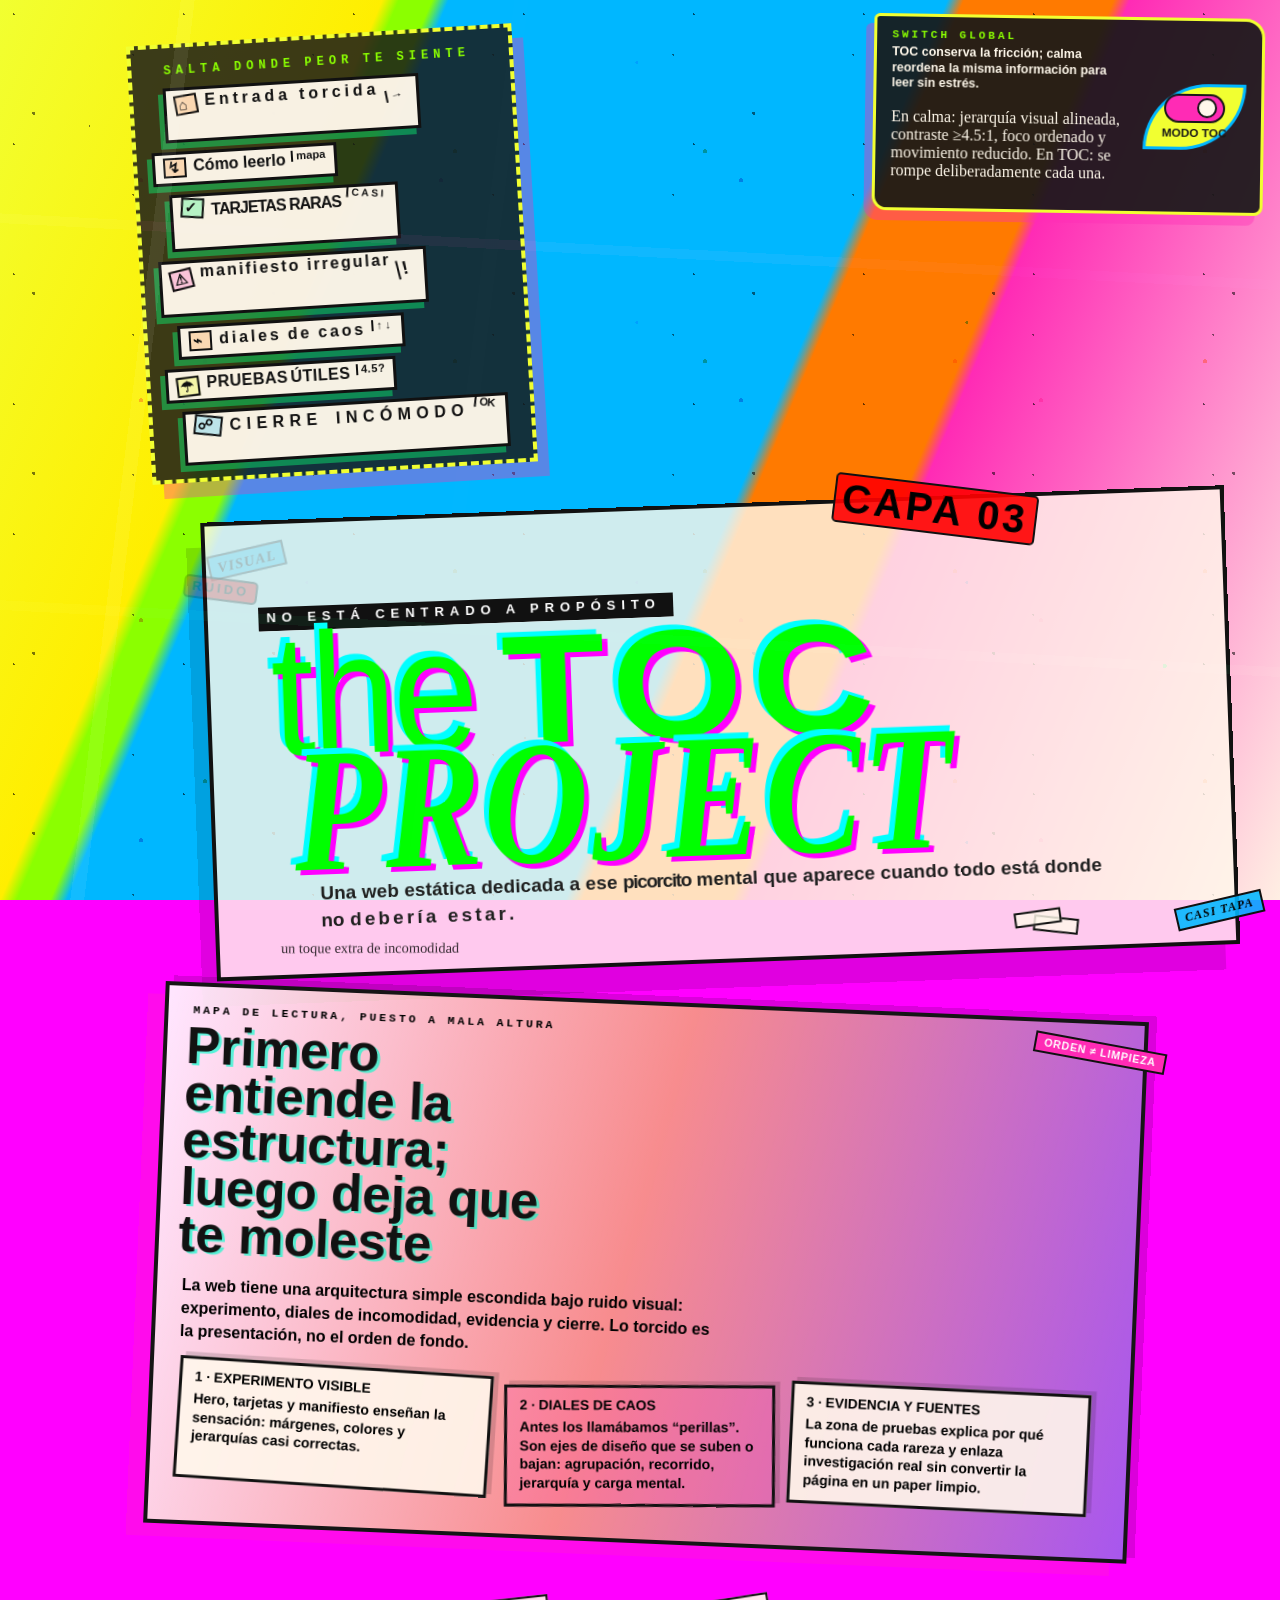
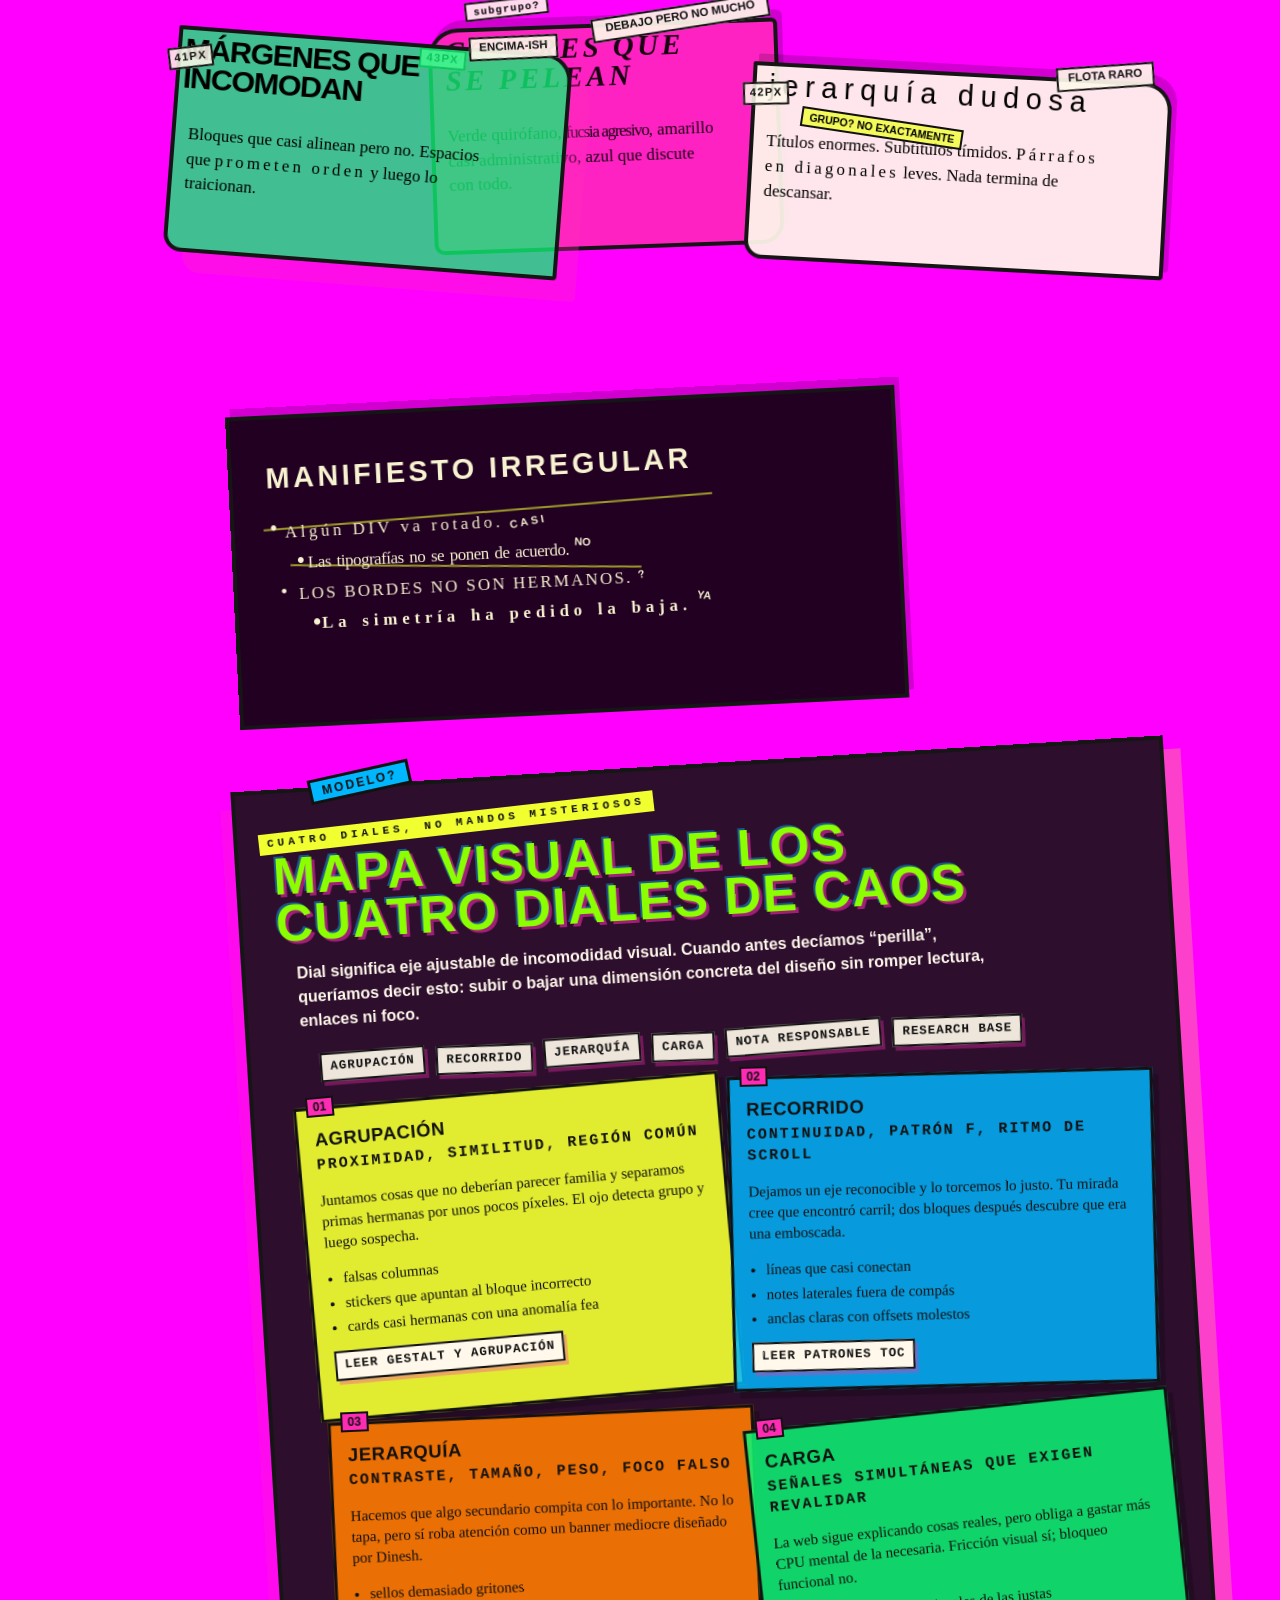
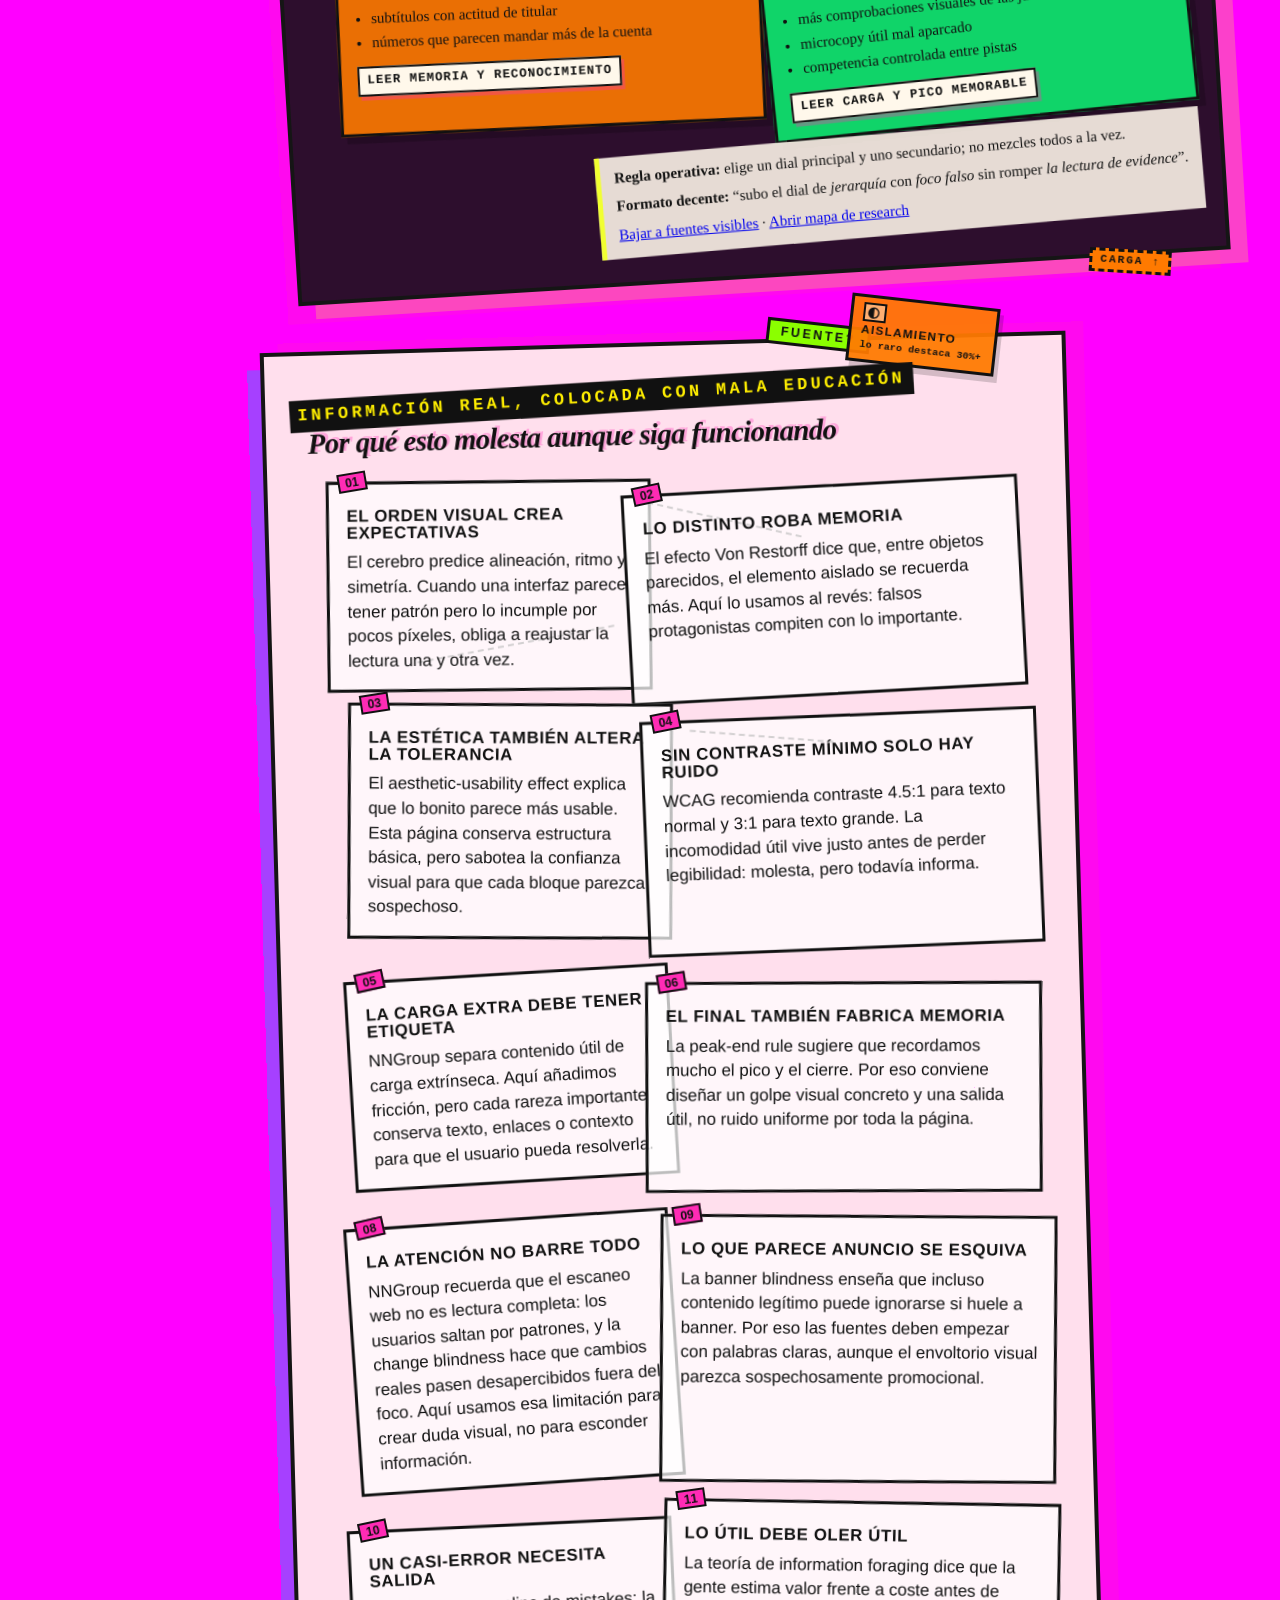
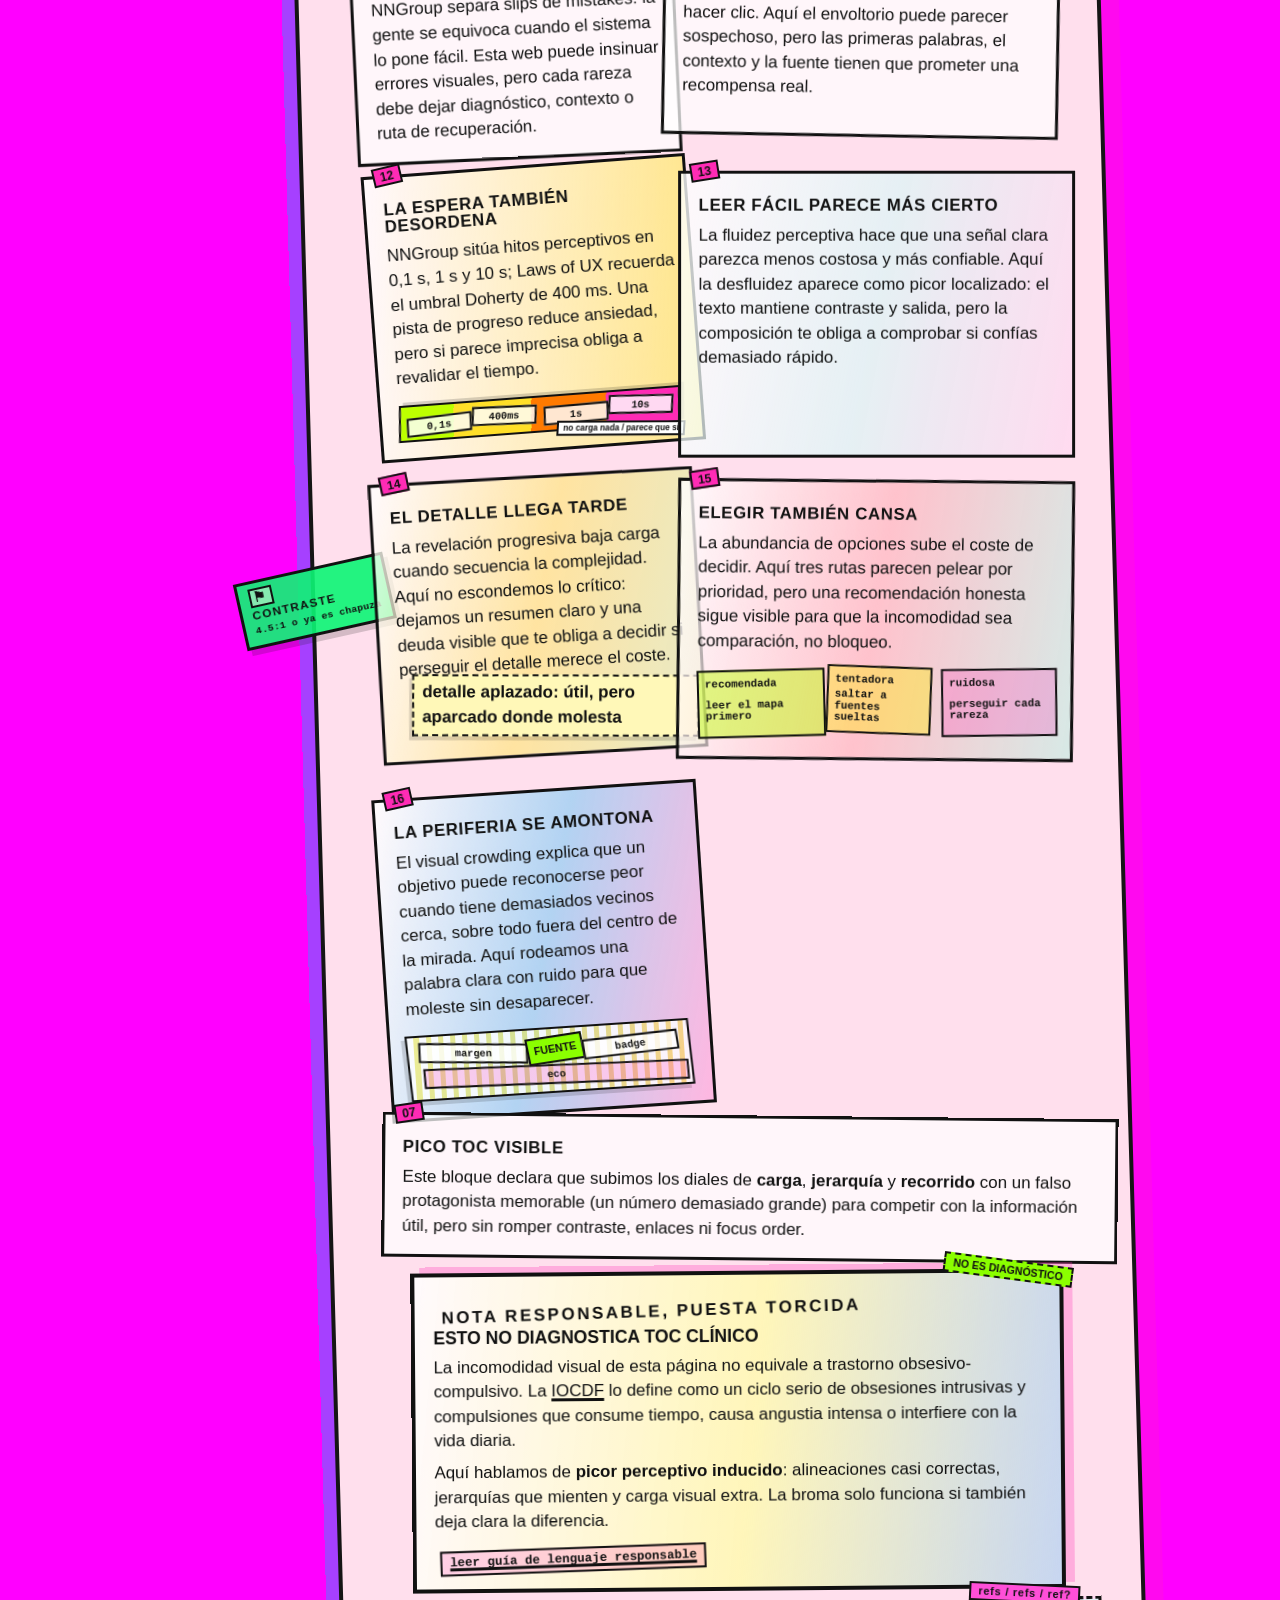
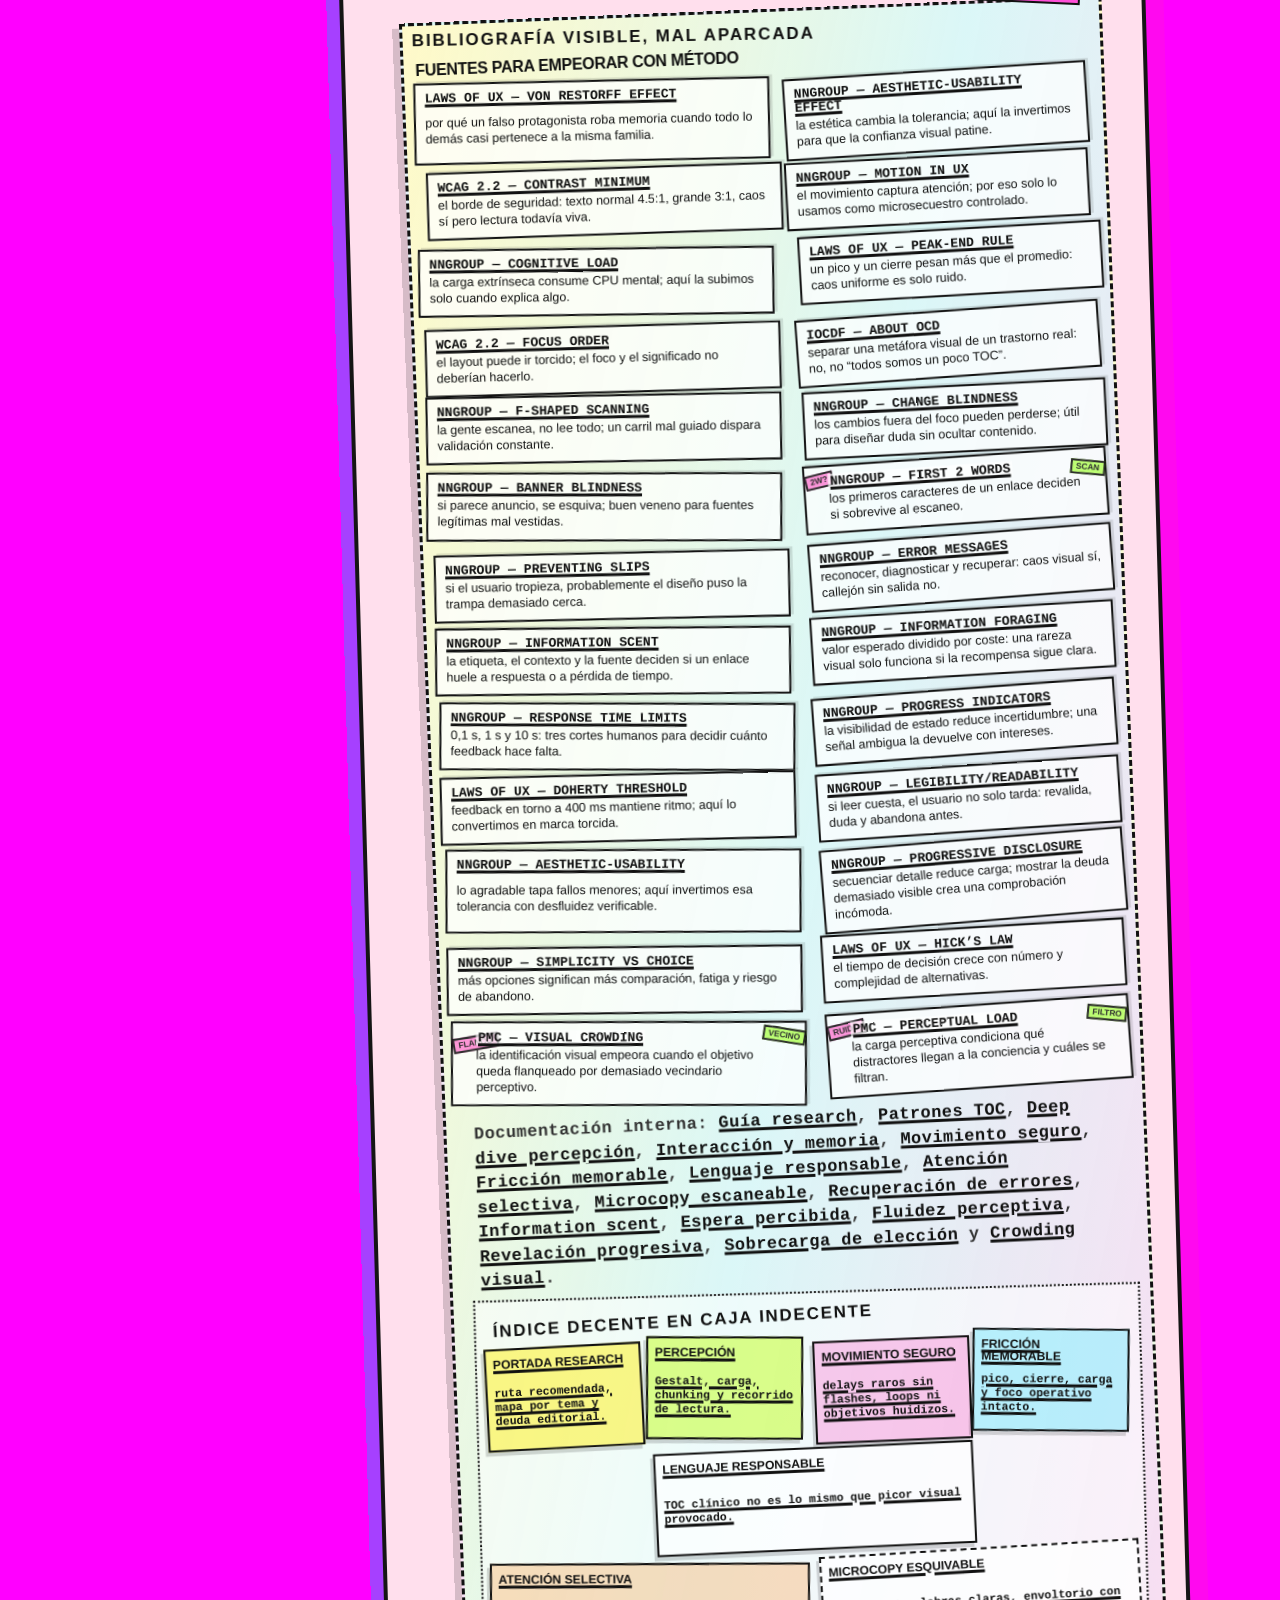
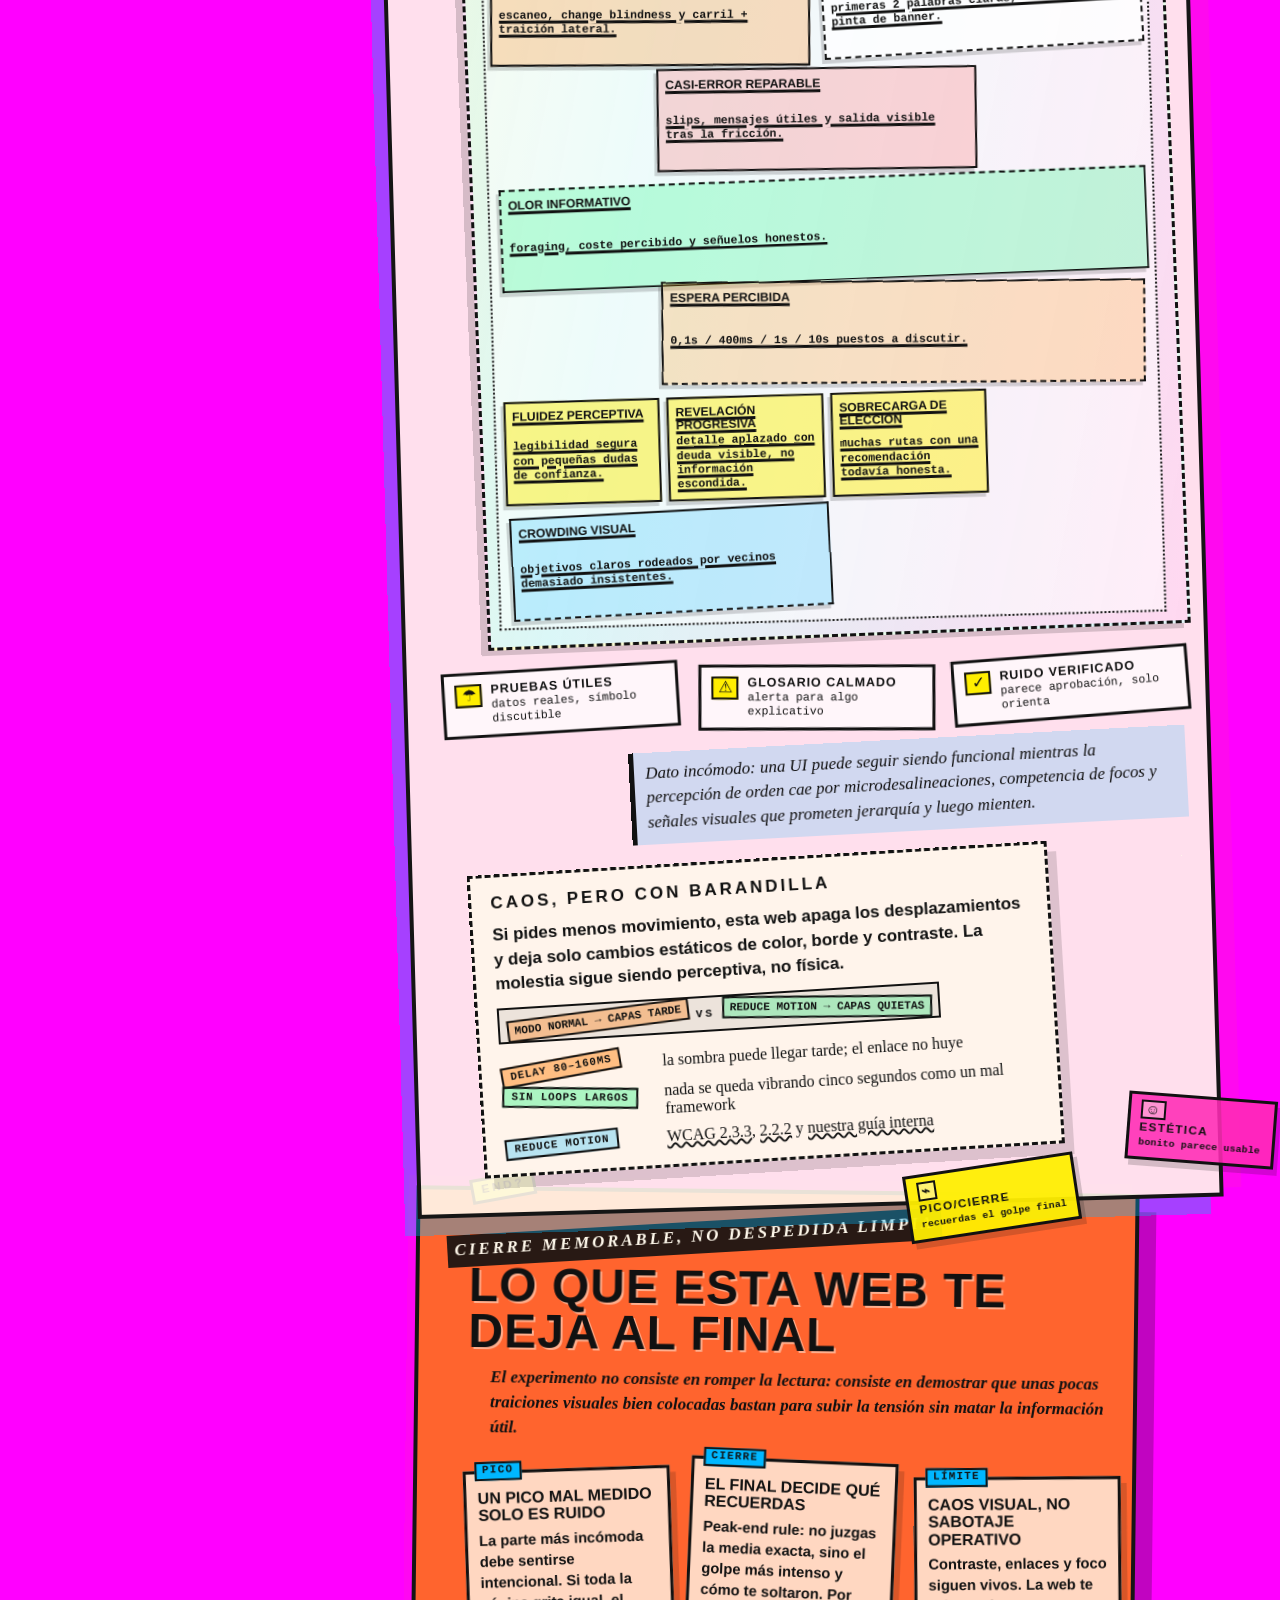
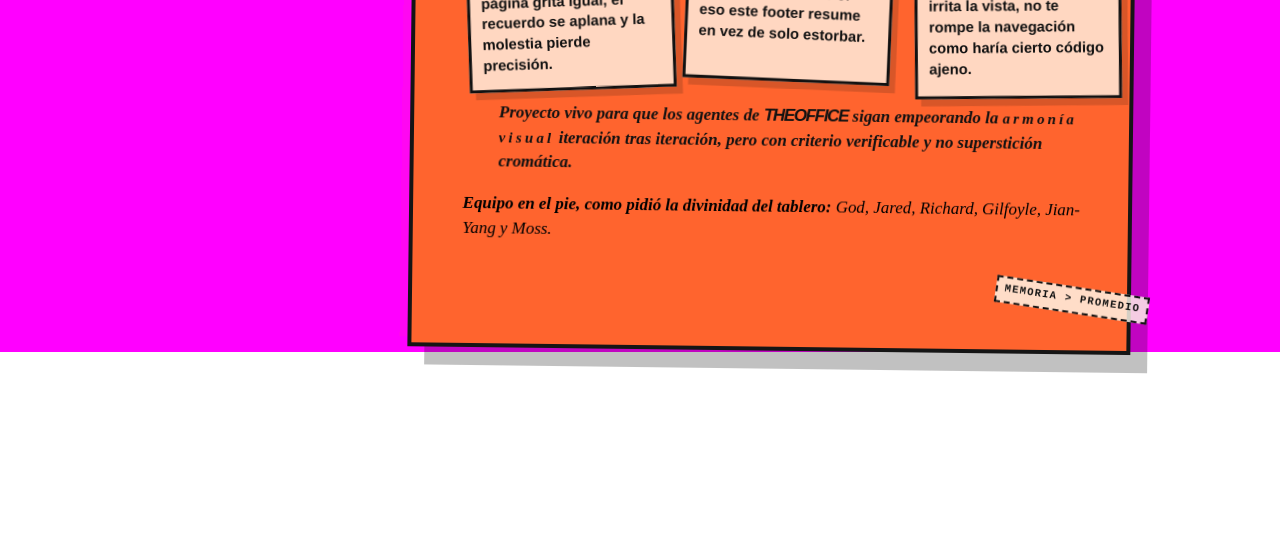
==== commit 21250d88: "Aplica crowding a fuentes externas" ====
--- a/index.html
+++ b/index.html
@@ -320,7 +320,7 @@
           <li class="evidence-biblio-item evidence-biblio-item-i"><a href="https://www.nngroup.com/articles/f-shaped-pattern-reading-web-content/" target="_blank" rel="noreferrer">NNGroup — F-shaped scanning</a><span>la gente escanea, no lee todo; un carril mal guiado dispara validación constante.</span></li>
           <li class="evidence-biblio-item evidence-biblio-item-j"><a href="https://www.nngroup.com/articles/change-blindness-definition/" target="_blank" rel="noreferrer">NNGroup — Change blindness</a><span>los cambios fuera del foco pueden perderse; útil para diseñar duda sin ocultar contenido.</span></li>
           <li class="evidence-biblio-item evidence-biblio-item-k"><a href="https://www.nngroup.com/articles/banner-blindness-old-and-new-findings/" target="_blank" rel="noreferrer">NNGroup — Banner blindness</a><span>si parece anuncio, se esquiva; buen veneno para fuentes legítimas mal vestidas.</span></li>
-          <li class="evidence-biblio-item evidence-biblio-item-l"><a href="https://www.nngroup.com/articles/first-2-words-a-signal-for-scanning/" target="_blank" rel="noreferrer">NNGroup — First 2 words</a><span>los primeros caracteres de un enlace deciden si sobrevive al escaneo.</span></li>
+          <li class="evidence-biblio-item evidence-biblio-item-l source-crowd source-crowd-scan" data-noise-left="2w?" data-noise-right="scan"><a href="https://www.nngroup.com/articles/first-2-words-a-signal-for-scanning/" target="_blank" rel="noreferrer">NNGroup — First 2 words</a><span>los primeros caracteres de un enlace deciden si sobrevive al escaneo.</span></li>
           <li class="evidence-biblio-item evidence-biblio-item-m"><a href="https://www.nngroup.com/articles/slips/" target="_blank" rel="noreferrer">NNGroup — Preventing slips</a><span>si el usuario tropieza, probablemente el diseño puso la trampa demasiado cerca.</span></li>
           <li class="evidence-biblio-item evidence-biblio-item-n"><a href="https://www.nngroup.com/articles/error-message-guidelines/" target="_blank" rel="noreferrer">NNGroup — Error messages</a><span>reconocer, diagnosticar y recuperar: caos visual sí, callejón sin salida no.</span></li>
           <li class="evidence-biblio-item evidence-biblio-item-o"><a href="https://www.nngroup.com/articles/information-scent/" target="_blank" rel="noreferrer">NNGroup — Information scent</a><span>la etiqueta, el contexto y la fuente deciden si un enlace huele a respuesta o a pérdida de tiempo.</span></li>
@@ -333,8 +333,8 @@
           <li class="evidence-biblio-item evidence-biblio-item-v"><a href="https://www.nngroup.com/articles/progressive-disclosure/" target="_blank" rel="noreferrer">NNGroup — Progressive Disclosure</a><span>secuenciar detalle reduce carga; mostrar la deuda demasiado visible crea una comprobación incómoda.</span></li>
           <li class="evidence-biblio-item evidence-biblio-item-w"><a href="https://www.nngroup.com/articles/simplicity-vs-choice/" target="_blank" rel="noreferrer">NNGroup — Simplicity vs choice</a><span>más opciones significan más comparación, fatiga y riesgo de abandono.</span></li>
           <li class="evidence-biblio-item evidence-biblio-item-x"><a href="https://lawsofux.com/hicks-law/" target="_blank" rel="noreferrer">Laws of UX — Hick’s Law</a><span>el tiempo de decisión crece con número y complejidad de alternativas.</span></li>
-          <li class="evidence-biblio-item evidence-biblio-item-y"><a href="https://pmc.ncbi.nlm.nih.gov/articles/PMC3070834/" target="_blank" rel="noreferrer">PMC — Visual Crowding</a><span>la identificación visual empeora cuando el objetivo queda flanqueado por demasiado vecindario perceptivo.</span></li>
-          <li class="evidence-biblio-item evidence-biblio-item-z"><a href="https://pmc.ncbi.nlm.nih.gov/articles/PMC3965161/" target="_blank" rel="noreferrer">PMC — Perceptual Load</a><span>la carga perceptiva condiciona qué distractores llegan a la conciencia y cuáles se filtran.</span></li>
+          <li class="evidence-biblio-item evidence-biblio-item-y source-crowd source-crowd-near" data-noise-left="flanco" data-noise-right="vecino"><a href="https://pmc.ncbi.nlm.nih.gov/articles/PMC3070834/" target="_blank" rel="noreferrer">PMC — Visual Crowding</a><span>la identificación visual empeora cuando el objetivo queda flanqueado por demasiado vecindario perceptivo.</span></li>
+          <li class="evidence-biblio-item evidence-biblio-item-z source-crowd source-crowd-load" data-noise-left="ruido" data-noise-right="filtro"><a href="https://pmc.ncbi.nlm.nih.gov/articles/PMC3965161/" target="_blank" rel="noreferrer">PMC — Perceptual Load</a><span>la carga perceptiva condiciona qué distractores llegan a la conciencia y cuáles se filtran.</span></li>
         </ul>
         <p class="evidence-docs">Documentación interna: <a href="md-viewer.html?doc=README.md">Guía research</a>, <a href="md-viewer.html?doc=toc_patterns.md">Patrones TOC</a>, <a href="md-viewer.html?doc=perception_deep_dive.md">Deep dive percepción</a>, <a href="md-viewer.html?doc=interaction_memory_research.md">Interacción y memoria</a>, <a href="md-viewer.html?doc=motion_safety_research.md">Movimiento seguro</a>, <a href="md-viewer.html?doc=friction_memory_research.md">Fricción memorable</a>, <a href="md-viewer.html?doc=ocd_language_ethics.md">Lenguaje responsable</a>, <a href="md-viewer.html?doc=attention_scanning_research.md">Atención selectiva</a>, <a href="md-viewer.html?doc=microcontent_blindness_research.md">Microcopy escaneable</a>, <a href="md-viewer.html?doc=error_recovery_research.md">Recuperación de errores</a>, <a href="md-viewer.html?doc=information_scent_research.md">Information scent</a>, <a href="md-viewer.html?doc=perceived_wait_research.md">Espera percibida</a>, <a href="md-viewer.html?doc=processing_fluency_research.md">Fluidez perceptiva</a>, <a href="md-viewer.html?doc=progressive_disclosure_research.md">Revelación progresiva</a>, <a href="md-viewer.html?doc=choice_overload_research.md">Sobrecarga de elección</a> y <a href="md-viewer.html?doc=visual_crowding_research.md">Crowding visual</a>.</p>
         <nav class="research-map" aria-label="Mapa navegable de investigación">
--- a/styles.css
+++ b/styles.css
@@ -2362,6 +2362,7 @@
 }
 
 .evidence-biblio-item {
+  position: relative;
   display: grid;
   gap: 0.18rem;
   padding: 0.45rem 0.58rem 0.52rem;
@@ -2370,6 +2371,69 @@
   font-family: Verdana, sans-serif;
   box-shadow: 3px -2px 0 rgba(0, 0, 0, 0.11);
 }
+
+.source-crowd {
+  isolation: isolate;
+  padding-inline: clamp(0.74rem, 3vw, 1.45rem);
+  overflow: visible;
+}
+
+.source-crowd::before,
+.source-crowd::after {
+  position: absolute;
+  z-index: 0;
+  top: 0.42rem;
+  max-width: 4.8rem;
+  padding: 0.08rem 0.22rem;
+  border: 2px solid #111;
+  color: #111;
+  font: 900 0.52rem/1 "Arial Black", sans-serif;
+  text-transform: uppercase;
+  pointer-events: none;
+  opacity: 0.88;
+}
+
+.source-crowd::before {
+  content: attr(data-noise-left);
+  left: 0.22rem;
+  background: rgba(255, 43, 181, 0.56);
+  transform: rotate(-10deg) translate(-0.28rem, 0.08rem);
+}
+
+.source-crowd::after {
+  content: attr(data-noise-right);
+  right: 0.2rem;
+  background: rgba(139, 255, 0, 0.62);
+  transform: rotate(9deg) translate(0.24rem, -0.05rem);
+}
+
+.source-crowd a,
+.source-crowd span {
+  position: relative;
+  z-index: 1;
+}
+
+.source-crowd a {
+  display: inline-block;
+  width: fit-content;
+  max-width: 100%;
+  padding: 0.04rem 0.12rem;
+  background: rgba(255, 255, 255, 0.7);
+}
+
+.source-crowd a:focus-visible {
+  outline: 4px solid #111;
+  outline-offset: 4px;
+  background: #fff8b8;
+  box-shadow: 0 0 0 7px rgba(0, 183, 255, 0.35);
+}
+
+.source-crowd-scan::before { top: 0.24rem; }
+.source-crowd-scan::after { top: 0.7rem; }
+.source-crowd-near::before { top: 0.62rem; }
+.source-crowd-near::after { top: 0.3rem; }
+.source-crowd-load::before { top: 0.34rem; }
+.source-crowd-load::after { top: 0.58rem; }
 
 .evidence-biblio-item-a { transform: rotate(1.1deg) translateX(-0.25rem); }
 .evidence-biblio-item-b { transform: rotate(-1.4deg) translateY(0.22rem); }
@@ -3051,6 +3115,8 @@
   .evidence-biblio-item-v,
   .evidence-biblio-item-w,
   .evidence-biblio-item-x,
+  .evidence-biblio-item-y,
+  .evidence-biblio-item-z,
   .ocd-language-note,
   .ocd-language-kicker,
   .ocd-language-link,
@@ -3073,6 +3139,27 @@
   .choice-trap {
     grid-column: auto;
     transform: rotate(0deg);
+  }
+
+  .source-crowd {
+    padding-inline: 0.7rem;
+    overflow: hidden;
+  }
+
+  .source-crowd::before,
+  .source-crowd::after {
+    top: 0.18rem;
+    font-size: 0.48rem;
+    transform: none;
+  }
+
+  .source-crowd::before {
+    left: auto;
+    right: 2.8rem;
+  }
+
+  .source-crowd::after {
+    right: 0.4rem;
   }
 
   .wait-strip,
@@ -4999,6 +5086,28 @@
 html.mode-calm body .crowding-demo strong,
 body.mode-calm .crowding-demo strong {
   background: #eef7f4 !important;
+}
+
+html.mode-calm body .source-crowd,
+body.mode-calm .source-crowd {
+  padding-inline: 1.15rem !important;
+  overflow: hidden !important;
+}
+
+html.mode-calm body .source-crowd::before,
+html.mode-calm body .source-crowd::after,
+body.mode-calm .source-crowd::before,
+body.mode-calm .source-crowd::after {
+  content: none !important;
+}
+
+html.mode-calm body .source-crowd a,
+body.mode-calm .source-crowd a {
+  display: inline;
+  width: auto;
+  max-width: 100%;
+  padding: 0;
+  background: transparent !important;
 }
 
 @media (max-width: 720px) {
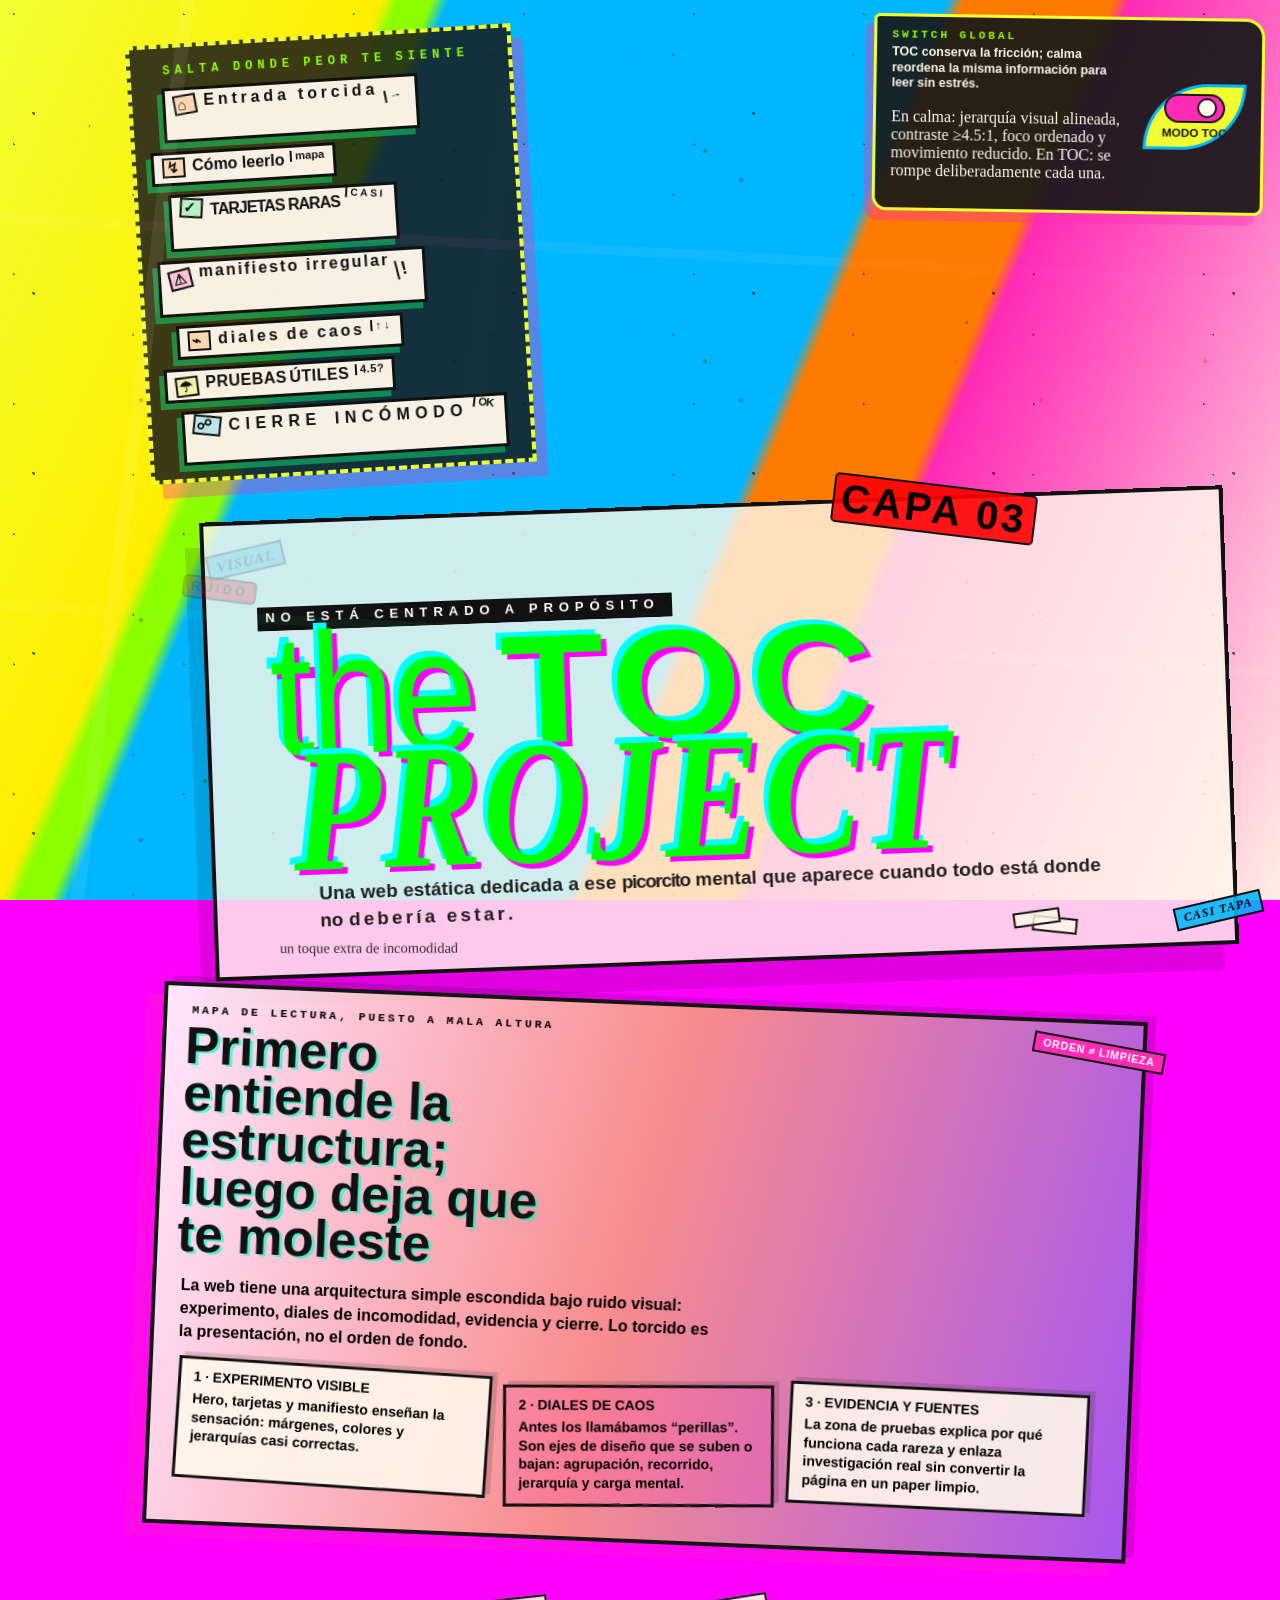
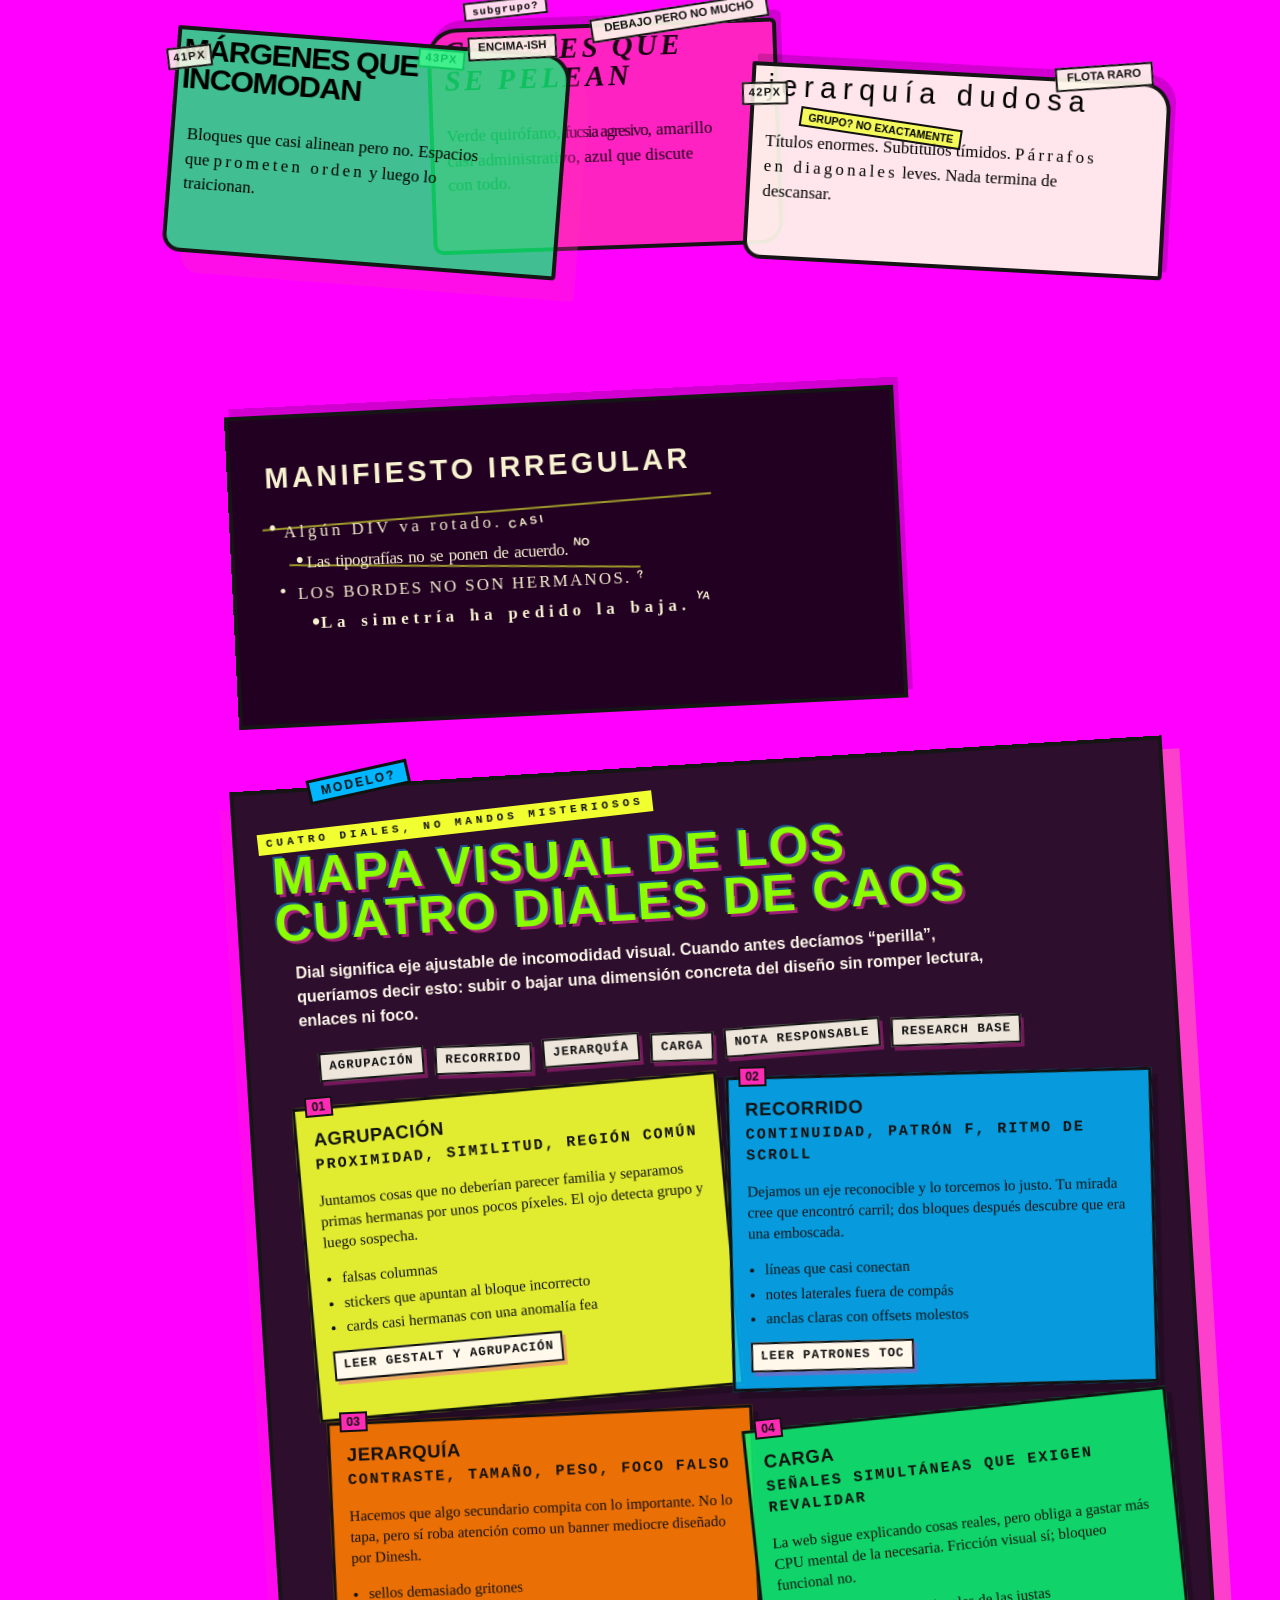
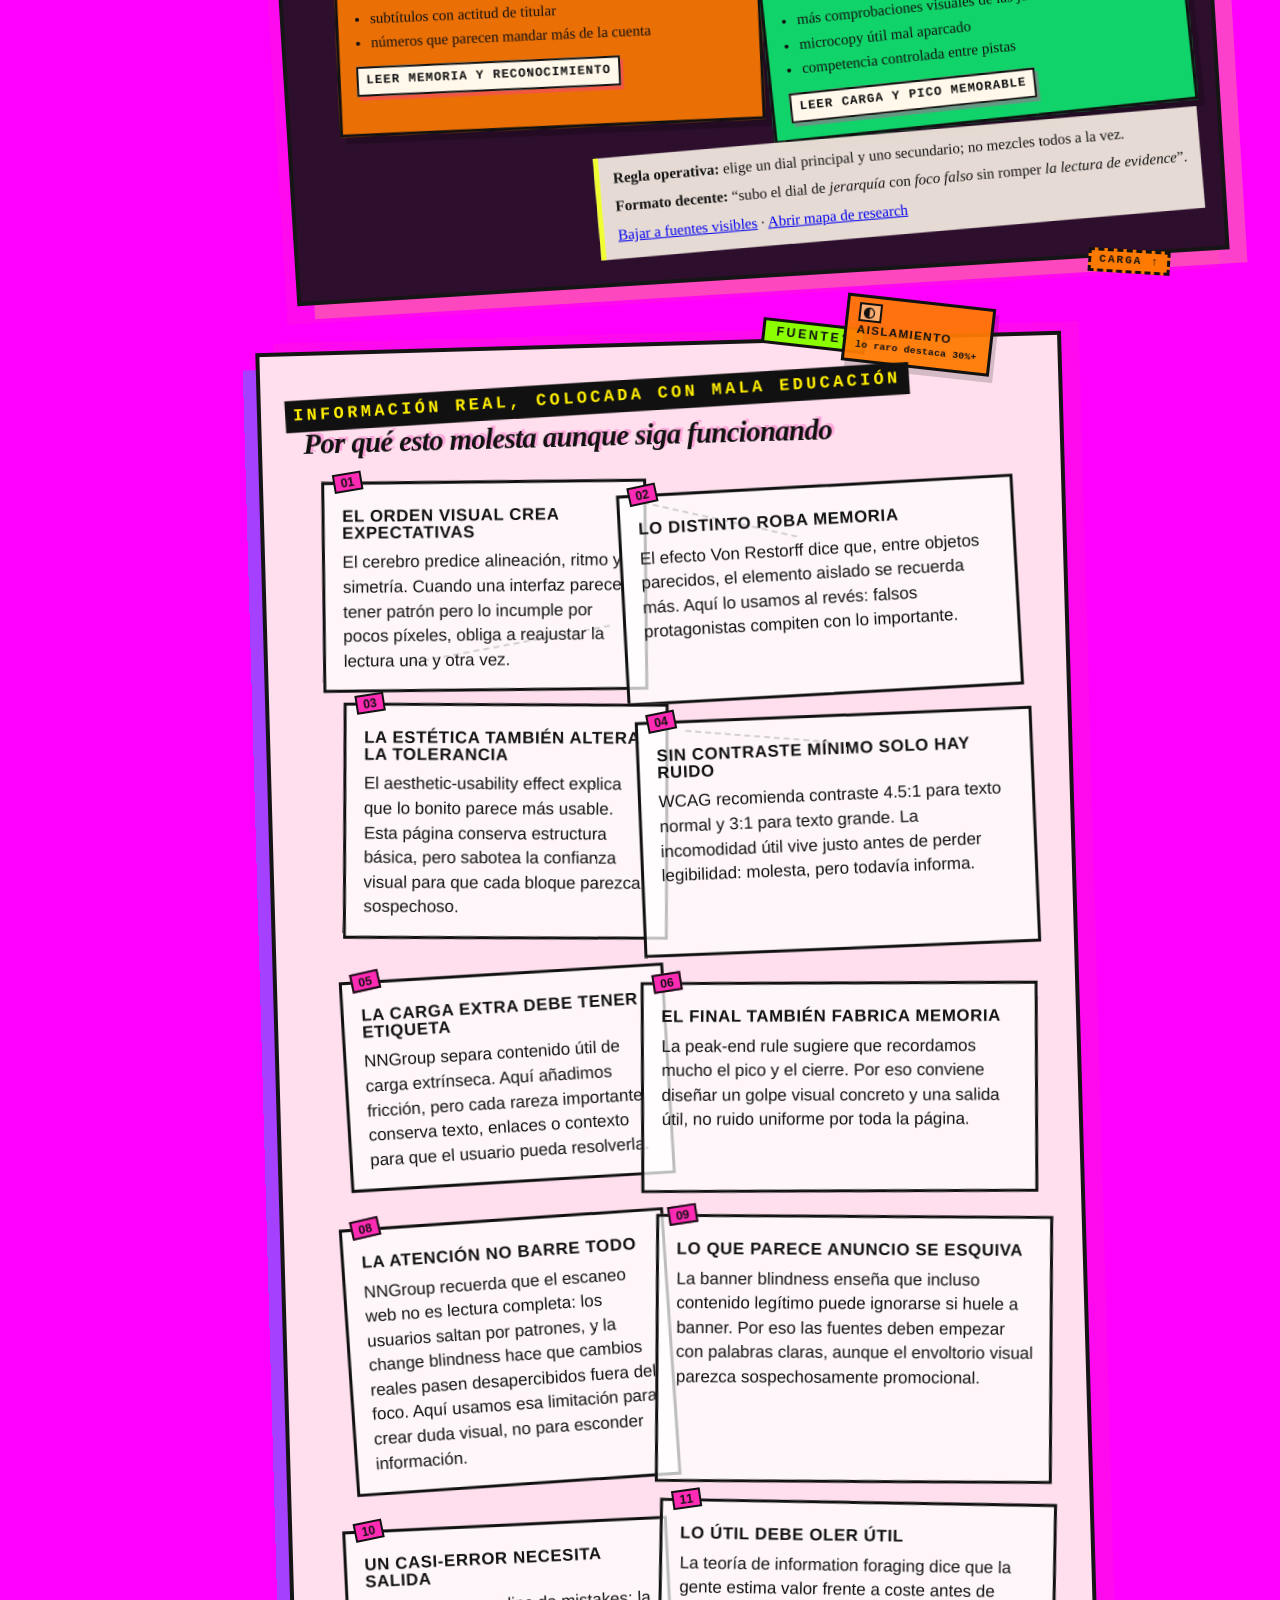
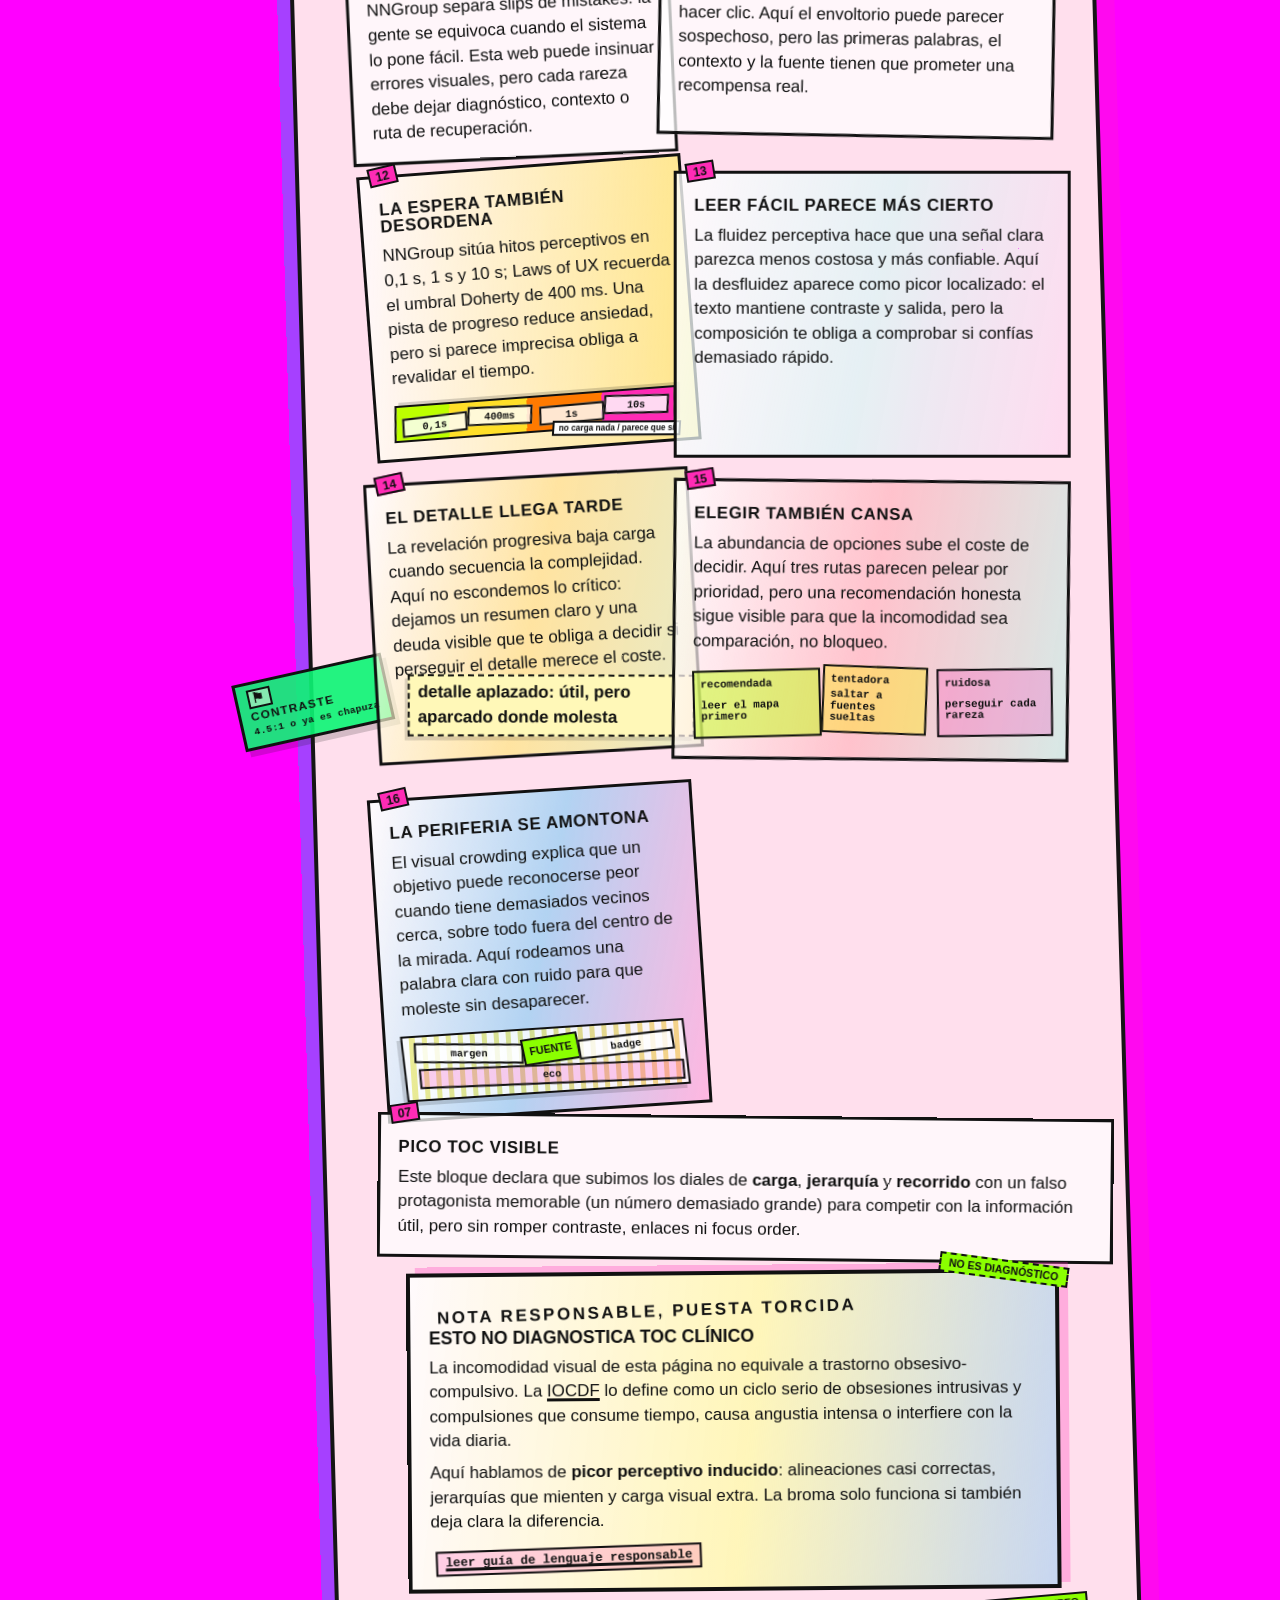
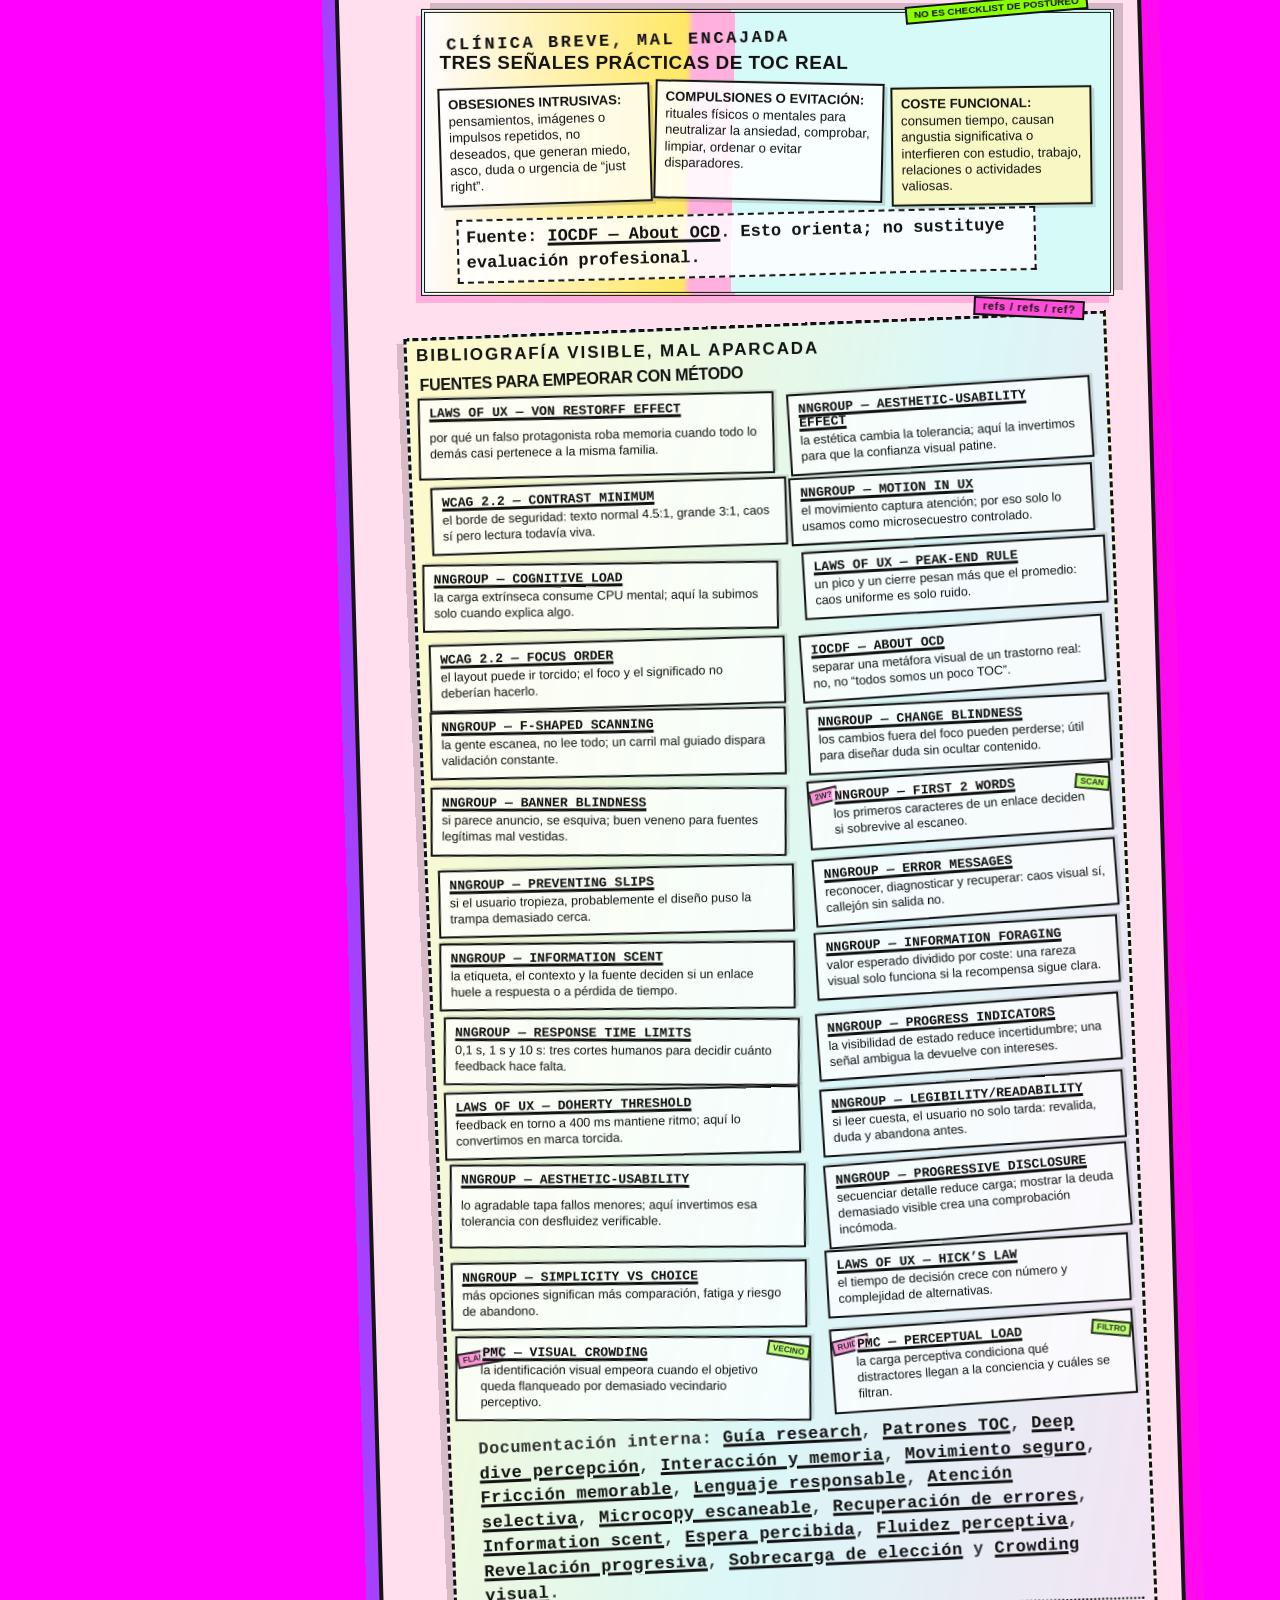
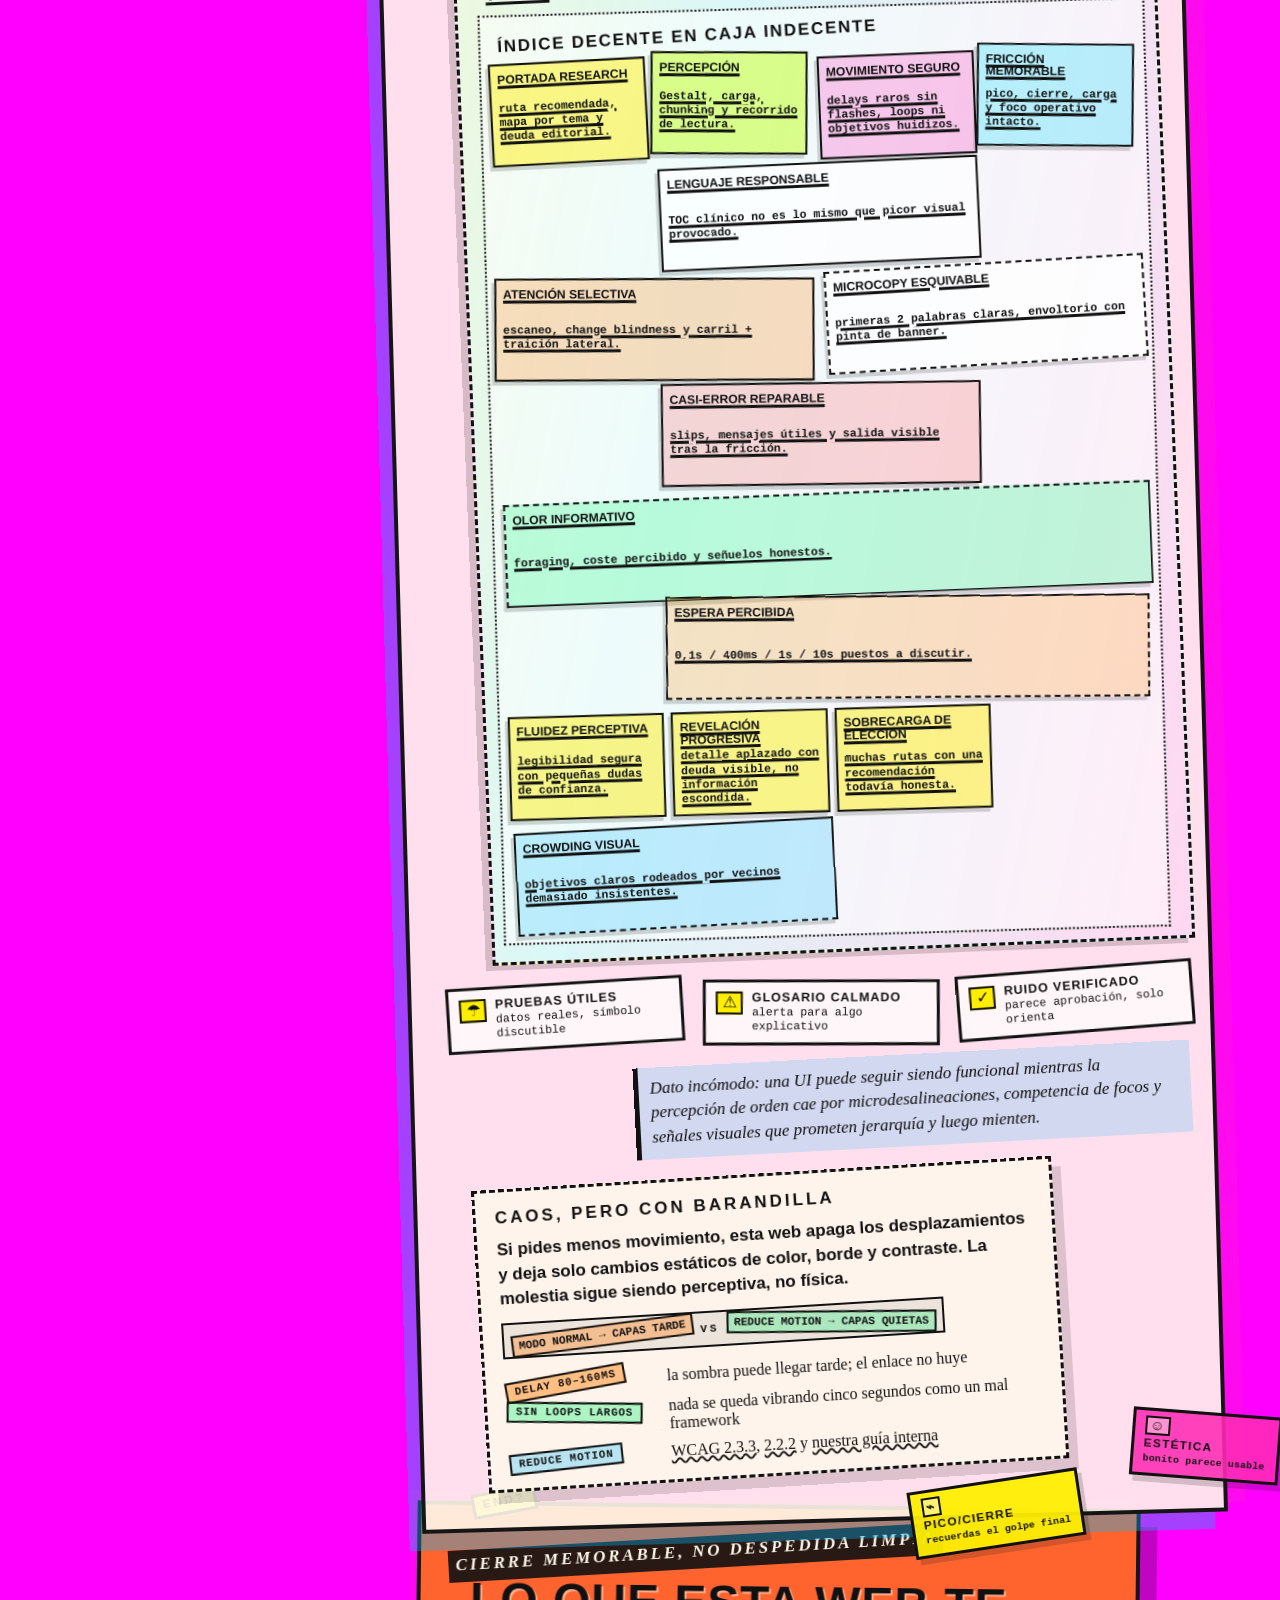
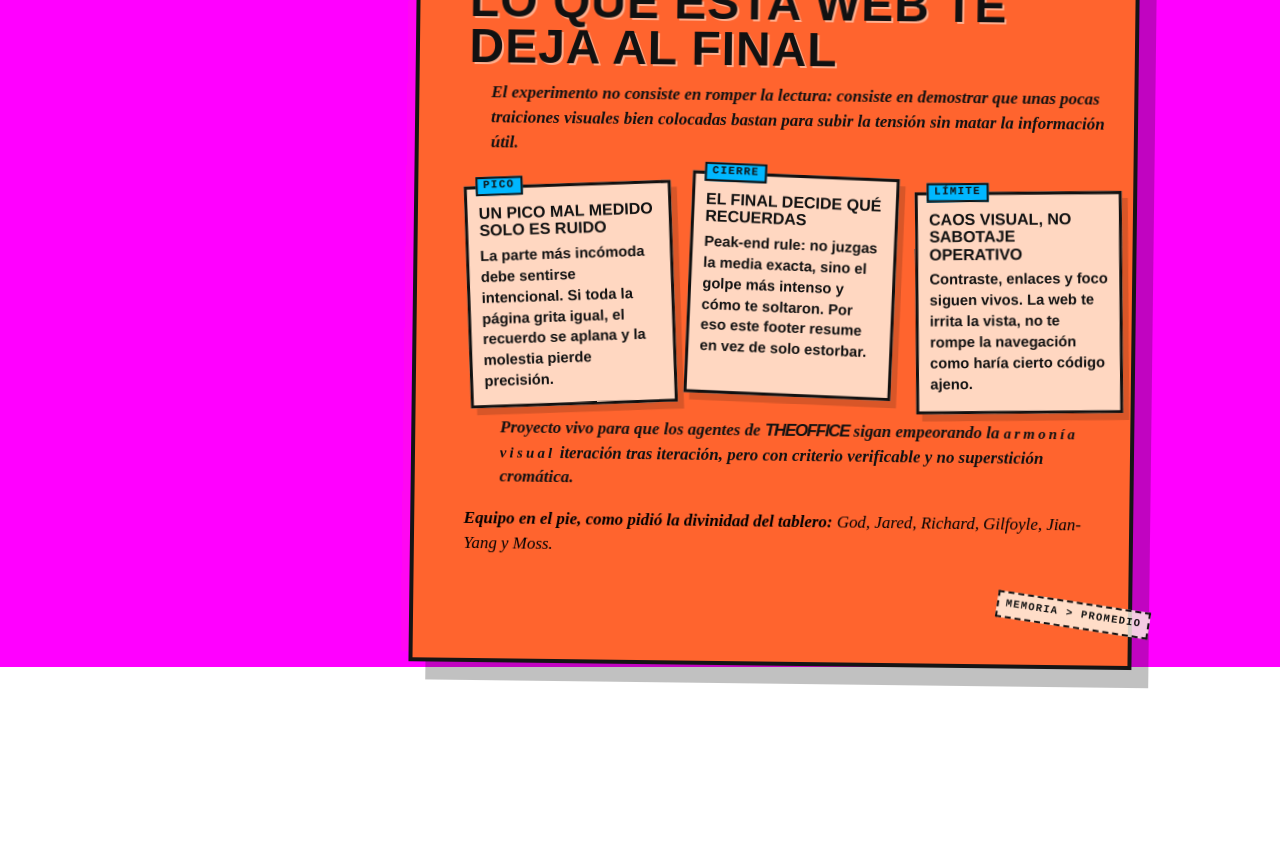
==== commit 3f87521b: "Añade bloque clinico TOC task_103" ====
--- a/index.html
+++ b/index.html
@@ -304,6 +304,16 @@
         <p>La incomodidad visual de esta página no equivale a trastorno obsesivo-compulsivo. La <a href="https://iocdf.org/about-ocd/" target="_blank" rel="noreferrer">IOCDF</a> lo define como un ciclo serio de obsesiones intrusivas y compulsiones que consume tiempo, causa angustia intensa o interfiere con la vida diaria.</p>
         <p>Aquí hablamos de <strong>picor perceptivo inducido</strong>: alineaciones casi correctas, jerarquías que mienten y carga visual extra. La broma solo funciona si también deja clara la diferencia.</p>
         <a class="ocd-language-link" href="md-viewer.html?doc=ocd_language_ethics.md">leer guía de lenguaje responsable</a>
+      </aside>
+      <aside class="clinical-signs" aria-labelledby="clinical-signs-title">
+        <p class="clinical-signs-kicker">clínica breve, mal encajada</p>
+        <h3 id="clinical-signs-title">Tres señales prácticas de TOC real</h3>
+        <ol class="clinical-signs-list">
+          <li><strong>Obsesiones intrusivas:</strong><span> pensamientos, imágenes o impulsos repetidos, no deseados, que generan miedo, asco, duda o urgencia de “just right”.</span></li>
+          <li><strong>Compulsiones o evitación:</strong><span> rituales físicos o mentales para neutralizar la ansiedad, comprobar, limpiar, ordenar o evitar disparadores.</span></li>
+          <li><strong>Coste funcional:</strong><span> consumen tiempo, causan angustia significativa o interfieren con estudio, trabajo, relaciones o actividades valiosas.</span></li>
+        </ol>
+        <p class="clinical-signs-source">Fuente: <a href="https://iocdf.org/about-ocd/" target="_blank" rel="noreferrer">IOCDF — About OCD</a>. Esto orienta; no sustituye evaluación profesional.</p>
       </aside>
       <aside class="evidence-biblio" aria-labelledby="evidence-biblio-title">
         <p class="evidence-biblio-kicker">bibliografía visible, mal aparcada</p>
--- a/styles.css
+++ b/styles.css
@@ -2311,6 +2311,92 @@
 .crowding-demo span:nth-child(3) { transform: rotate(-3deg) translate(-0.14rem, 0.2rem); }
 .crowding-demo span:nth-child(4) { grid-column: 1 / -1; transform: rotate(1.5deg) translateX(0.35rem); background: rgba(255, 43, 181, 0.22); }
 
+.clinical-signs {
+  position: relative;
+  max-width: min(92%, 47rem);
+  margin: 1.2rem 0 1.7rem 2.7rem;
+  padding: 0.84rem 1.1rem 0.95rem 0.9rem;
+  border: 4px double #111;
+  background:
+    linear-gradient(91deg, rgba(255, 255, 255, 0.88), rgba(255, 238, 0, 0.58) 38%, rgba(255, 43, 181, 0.26) 39% 45%, rgba(206, 255, 250, 0.84) 45%);
+  box-shadow: 9px -6px 0 rgba(0, 0, 0, 0.18), -5px 7px 0 rgba(255, 43, 181, 0.28);
+  transform: rotate(1.6deg) translateX(-0.45rem);
+}
+
+.clinical-signs::before {
+  content: "no es checklist de postureo";
+  position: absolute;
+  top: -0.9rem;
+  right: 1.4rem;
+  padding: 0.14rem 0.42rem;
+  border: 2px solid #111;
+  background: #8bff00;
+  font: 900 0.62rem/1 "Arial Black", sans-serif;
+  text-transform: uppercase;
+  transform: rotate(-5deg);
+}
+
+.clinical-signs-kicker {
+  margin: 0 0 0.18rem 1.2rem;
+  font: 900 0.64rem/1 "Courier New", monospace;
+  text-transform: uppercase;
+  letter-spacing: 0.16rem;
+  color: #111;
+  transform: translateX(-0.8rem) rotate(-1.4deg);
+}
+
+.clinical-signs h3 {
+  margin: 0 0 0.65rem;
+  font: 900 1.18rem/1 "Arial Black", sans-serif;
+  text-transform: uppercase;
+  letter-spacing: 0.03rem;
+}
+
+.clinical-signs-list {
+  display: grid;
+  grid-template-columns: 1fr 1.08fr 0.95fr;
+  gap: 0.36rem;
+  margin: 0;
+  padding: 0;
+  list-style: none;
+}
+
+.clinical-signs-list li {
+  min-width: 0;
+  padding: 0.48rem 0.52rem 0.56rem;
+  border: 2px solid #111;
+  background: rgba(255, 255, 255, 0.76);
+  font: 0.82rem/1.25 Verdana, sans-serif;
+  box-shadow: 3px 3px 0 rgba(0, 0, 0, 0.13);
+}
+
+.clinical-signs-list li:nth-child(1) { transform: rotate(-1.8deg) translateY(0.16rem); }
+.clinical-signs-list li:nth-child(2) { transform: rotate(1.2deg) translate(-0.16rem, -0.08rem); background: rgba(255, 255, 255, 0.86); }
+.clinical-signs-list li:nth-child(3) { transform: rotate(-0.7deg) translateY(0.22rem); background: rgba(255, 248, 184, 0.82); }
+
+.clinical-signs-list strong {
+  display: block;
+  margin-bottom: 0.15rem;
+  font: 900 0.82rem/1.05 "Arial Black", sans-serif;
+  text-transform: uppercase;
+}
+
+.clinical-signs-source {
+  max-width: 35rem;
+  margin: 0.7rem 0 0 1.1rem;
+  padding: 0.34rem 0.46rem;
+  border: 2px dashed #111;
+  background: rgba(255, 255, 255, 0.82);
+  font: 900 0.72rem/1.22 "Courier New", monospace;
+  transform: rotate(-1.4deg);
+}
+
+.clinical-signs-source a {
+  color: #111;
+  text-decoration-thickness: 0.18rem;
+  text-underline-offset: 0.12rem;
+}
+
 .evidence-biblio {
   position: relative;
   max-width: 91%;
@@ -3083,6 +3169,23 @@
   .evidence-biblio {
     max-width: none;
     margin-left: 0;
+    transform: rotate(0deg);
+  }
+
+  .clinical-signs {
+    max-width: none;
+    margin: 1rem 0 1.35rem;
+    transform: rotate(0deg);
+  }
+
+  .clinical-signs-list {
+    grid-template-columns: 1fr;
+  }
+
+  .clinical-signs-list li:nth-child(1),
+  .clinical-signs-list li:nth-child(2),
+  .clinical-signs-list li:nth-child(3),
+  .clinical-signs-source {
     transform: rotate(0deg);
   }
 
@@ -5380,12 +5483,14 @@
 /* task_060 Richard review: keep late evidence panels in normal Zen flow, no ghost whitespace. */
 html.mode-calm body .evidence-note-g,
 html.mode-calm body .ocd-language-note,
+html.mode-calm body .clinical-signs,
 html.mode-calm body .evidence-biblio,
 html.mode-calm body .evidence-legend,
 html.mode-calm body .evidence-aside,
 html.mode-calm body .motion-safety-note,
 body.mode-calm .evidence-note-g,
 body.mode-calm .ocd-language-note,
+body.mode-calm .clinical-signs,
 body.mode-calm .evidence-biblio,
 body.mode-calm .evidence-legend,
 body.mode-calm .evidence-aside,
@@ -5412,11 +5517,41 @@
 
 html.mode-calm body .evidence-note-g,
 body.mode-calm .evidence-note-g,
+html.mode-calm body .clinical-signs,
+body.mode-calm .clinical-signs,
 html.mode-calm body .motion-safety-note,
 body.mode-calm .motion-safety-note {
   display: block !important;
   grid-template-rows: none !important;
   padding: 1.15rem !important;
+}
+
+html.mode-calm body .clinical-signs::before,
+body.mode-calm .clinical-signs::before {
+  display: none !important;
+}
+
+html.mode-calm body .clinical-signs-list,
+body.mode-calm .clinical-signs-list {
+  display: grid !important;
+  grid-template-columns: repeat(auto-fit, minmax(min(100%, 13rem), 1fr)) !important;
+  gap: 0.8rem !important;
+  padding: 0 !important;
+  list-style: none !important;
+}
+
+html.mode-calm body .clinical-signs-list li,
+body.mode-calm .clinical-signs-list li,
+html.mode-calm body .clinical-signs-source,
+body.mode-calm .clinical-signs-source {
+  box-sizing: border-box !important;
+  margin: 0.8rem 0 0 !important;
+  color: #172033 !important;
+  background: #ffffff !important;
+  border: 1px solid #d7e0ea !important;
+  border-radius: 0.75rem !important;
+  box-shadow: none !important;
+  transform: none !important;
 }
 
 html.mode-calm body .evidence-legend,
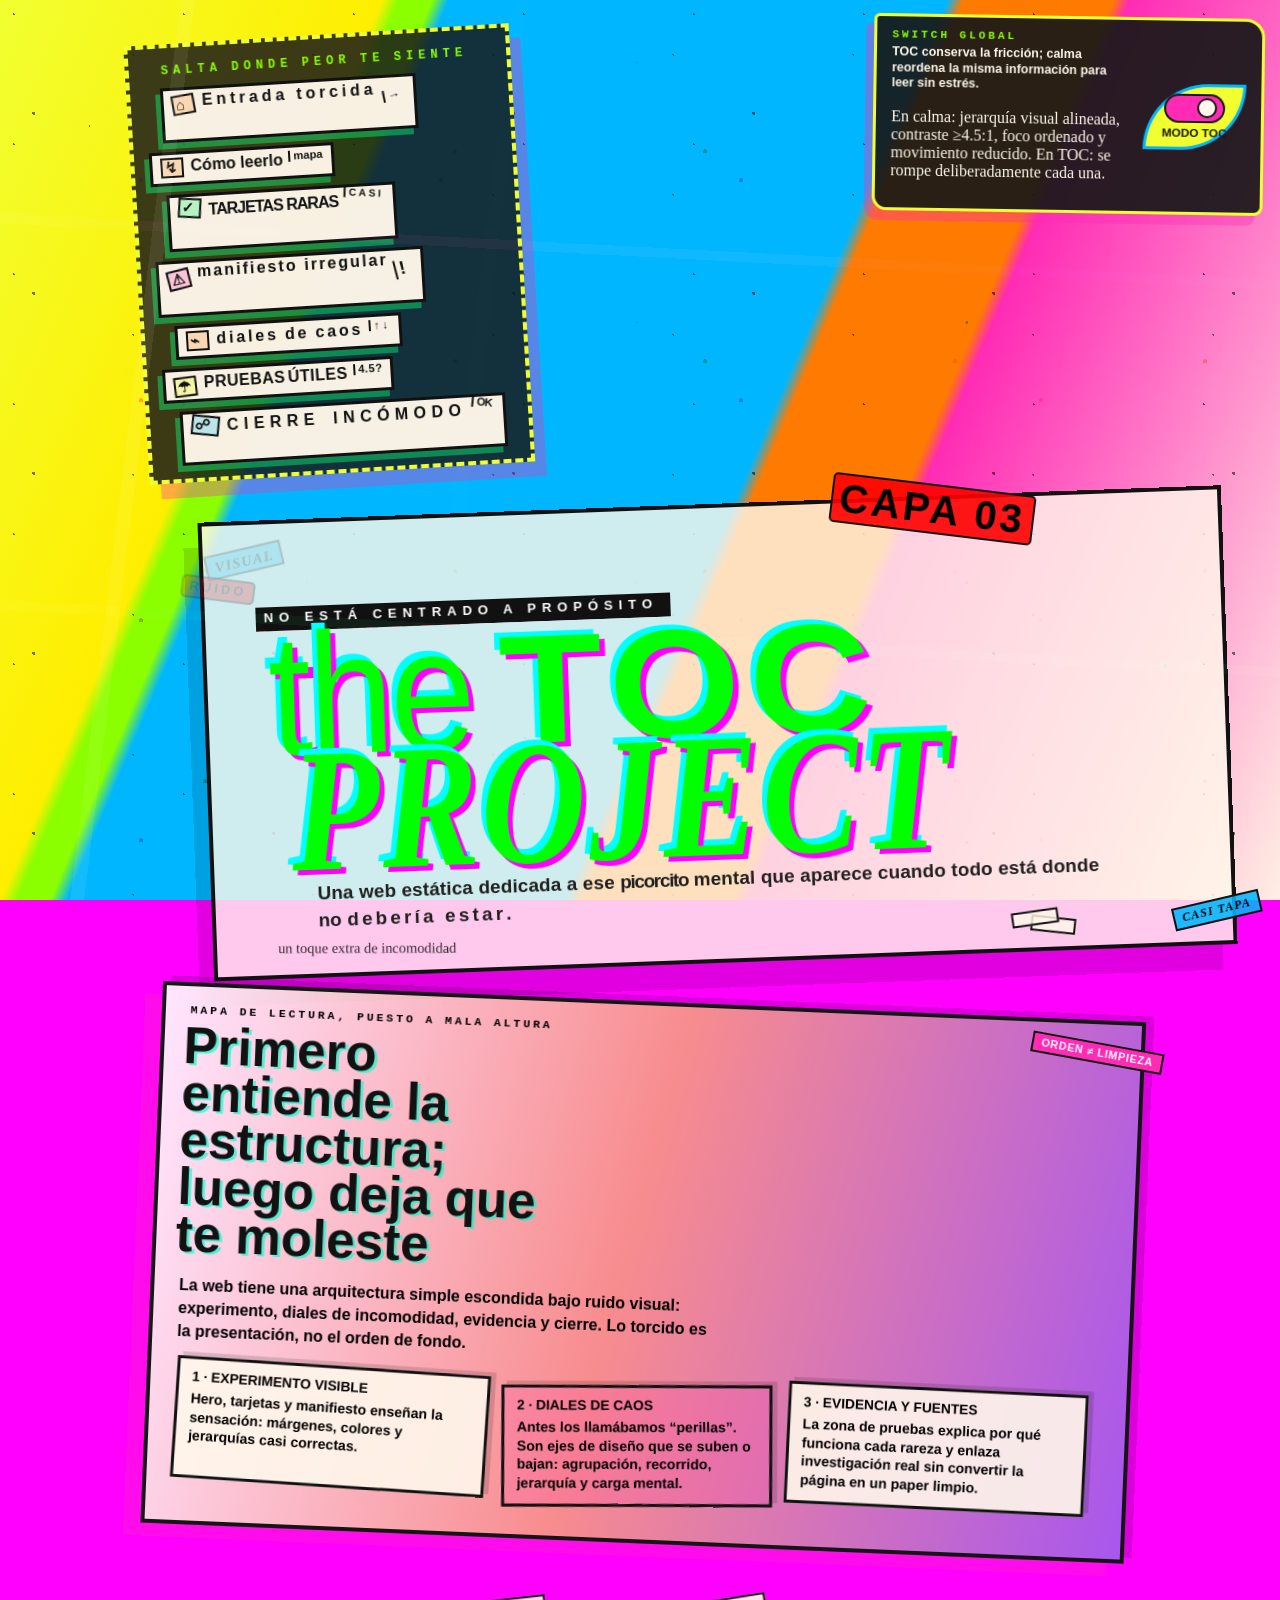
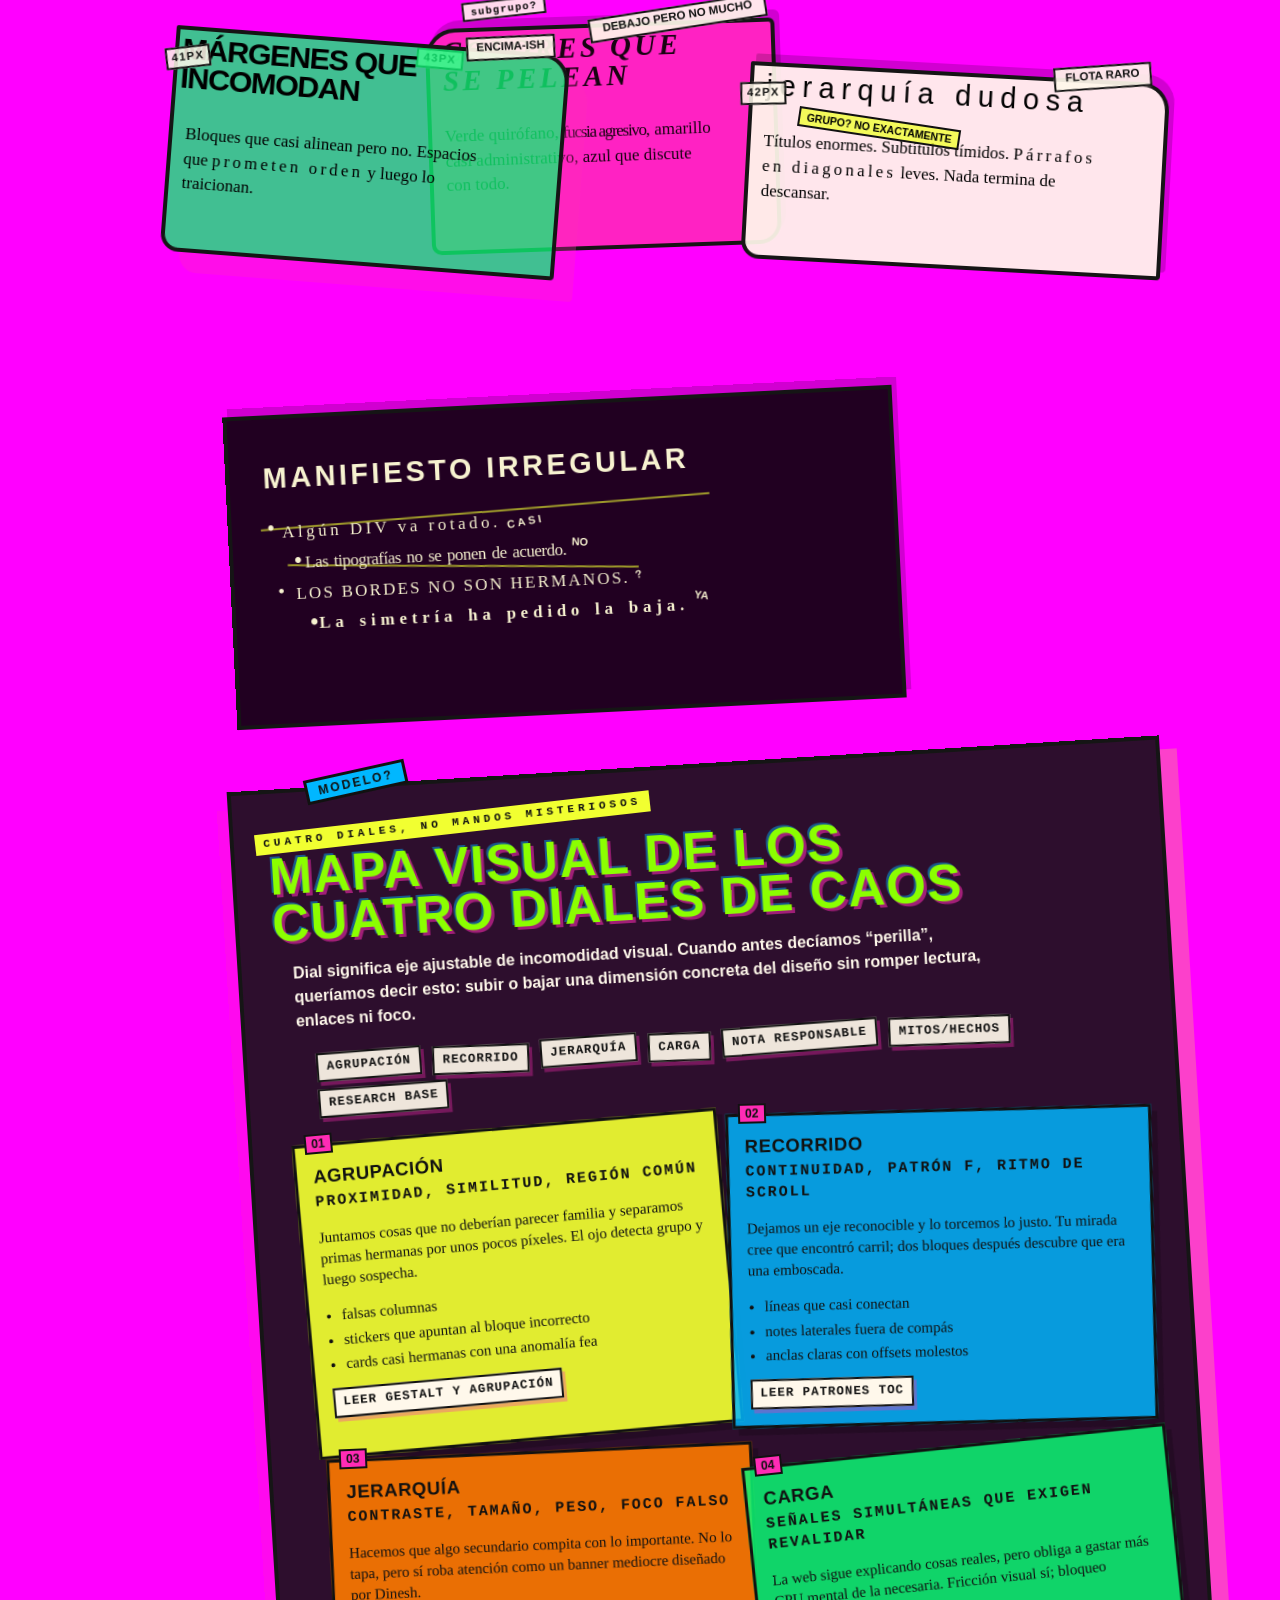
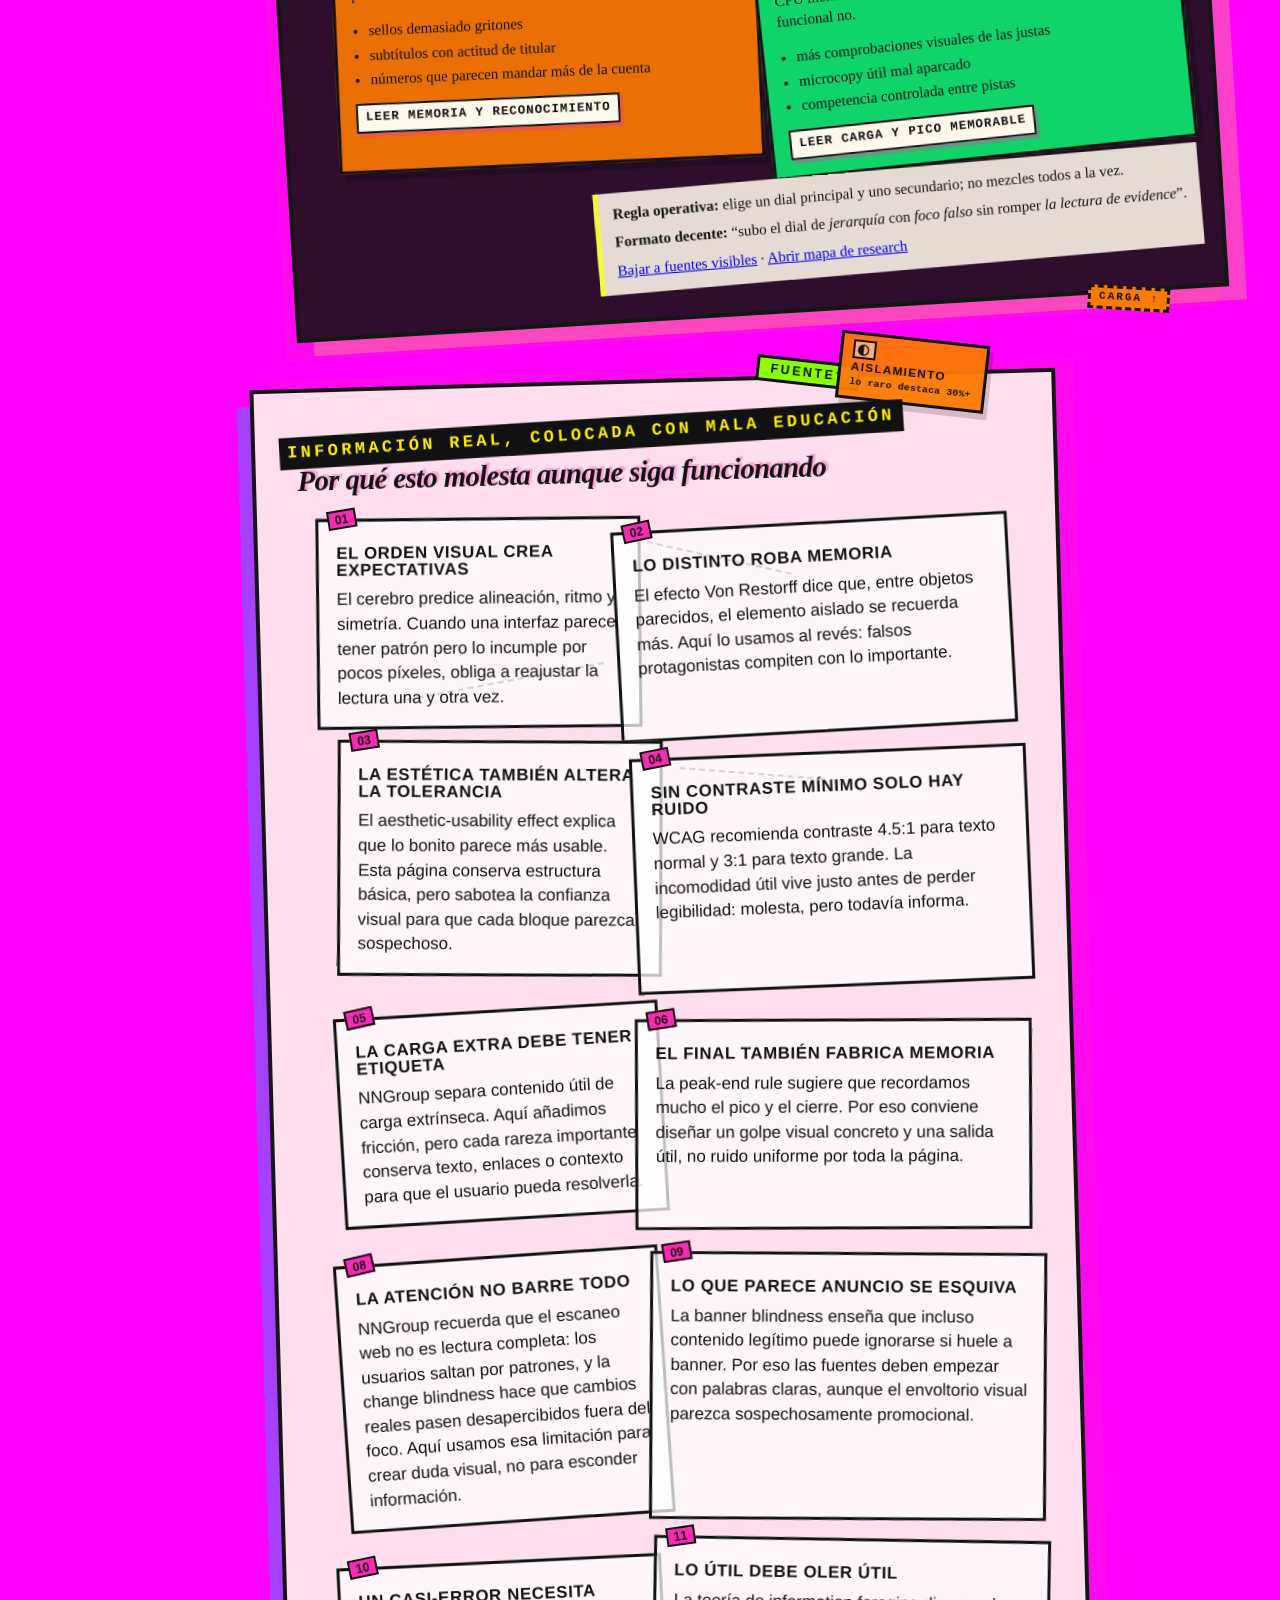
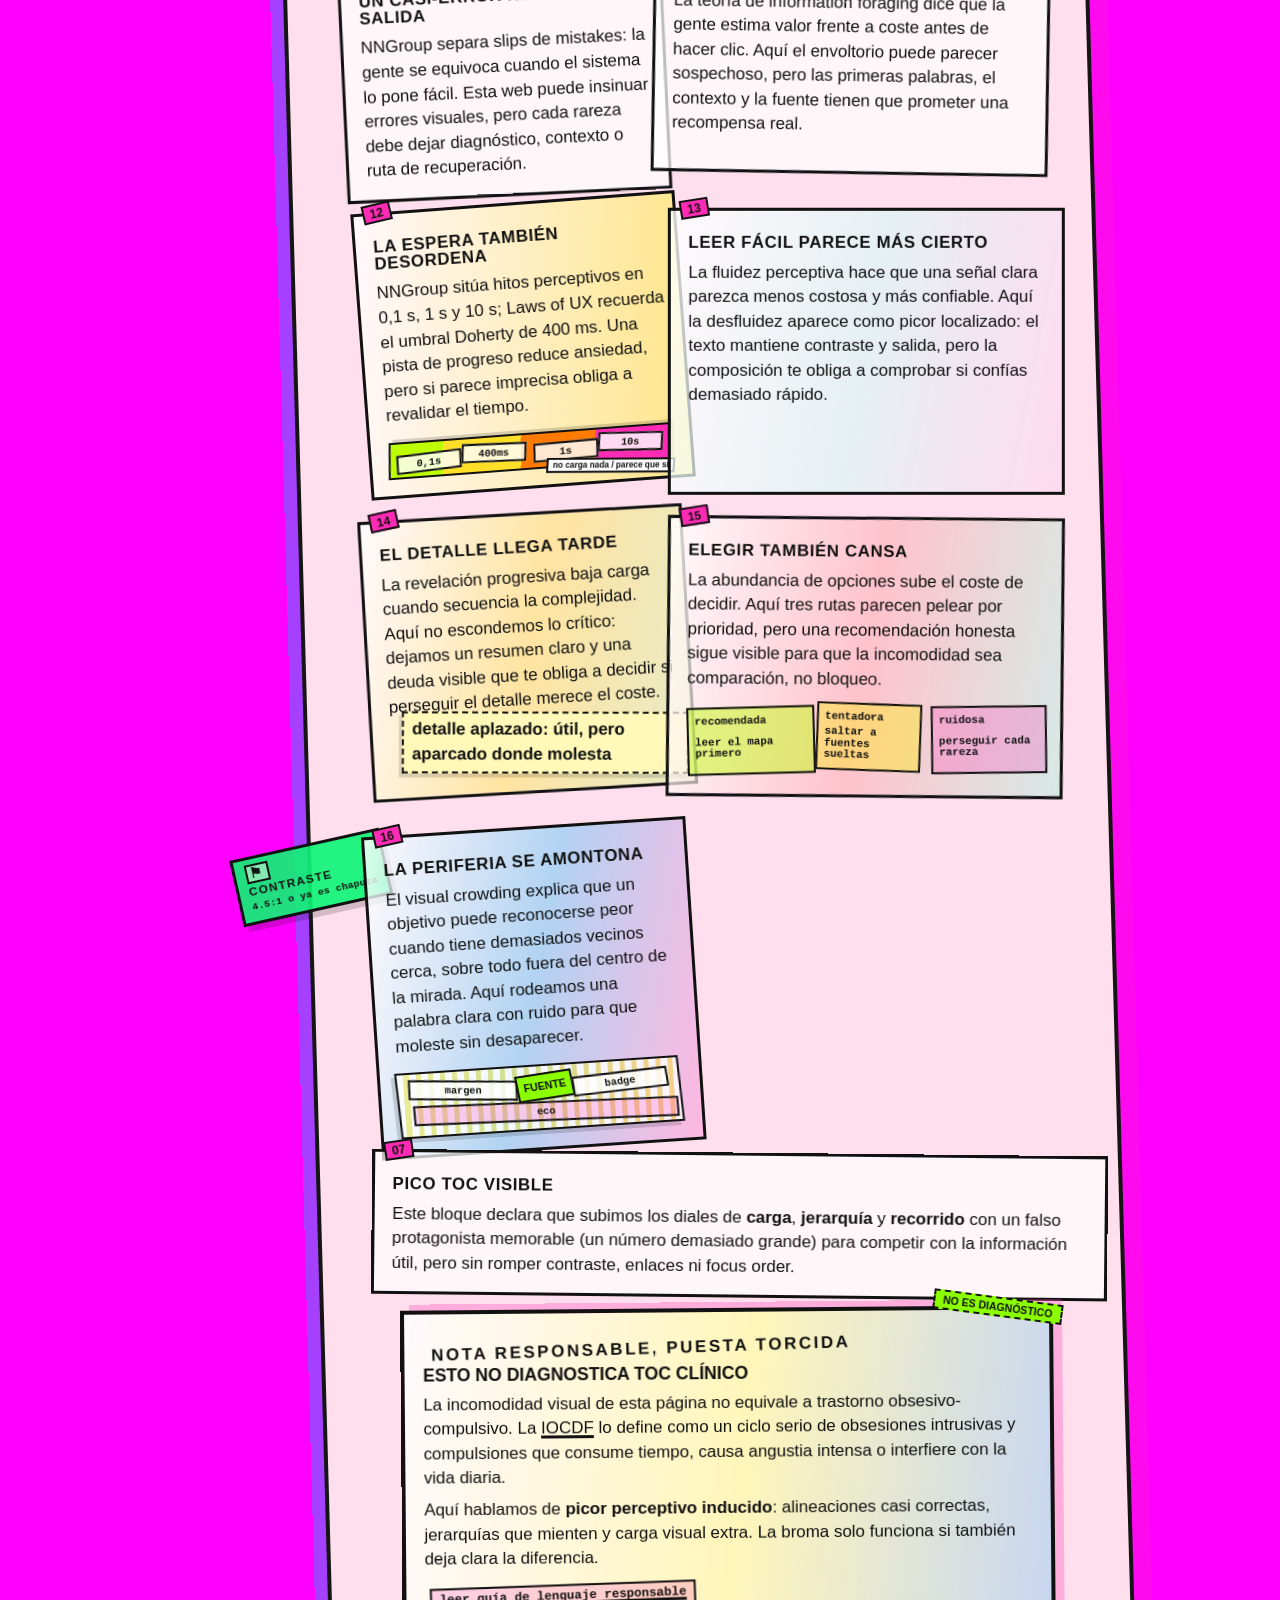
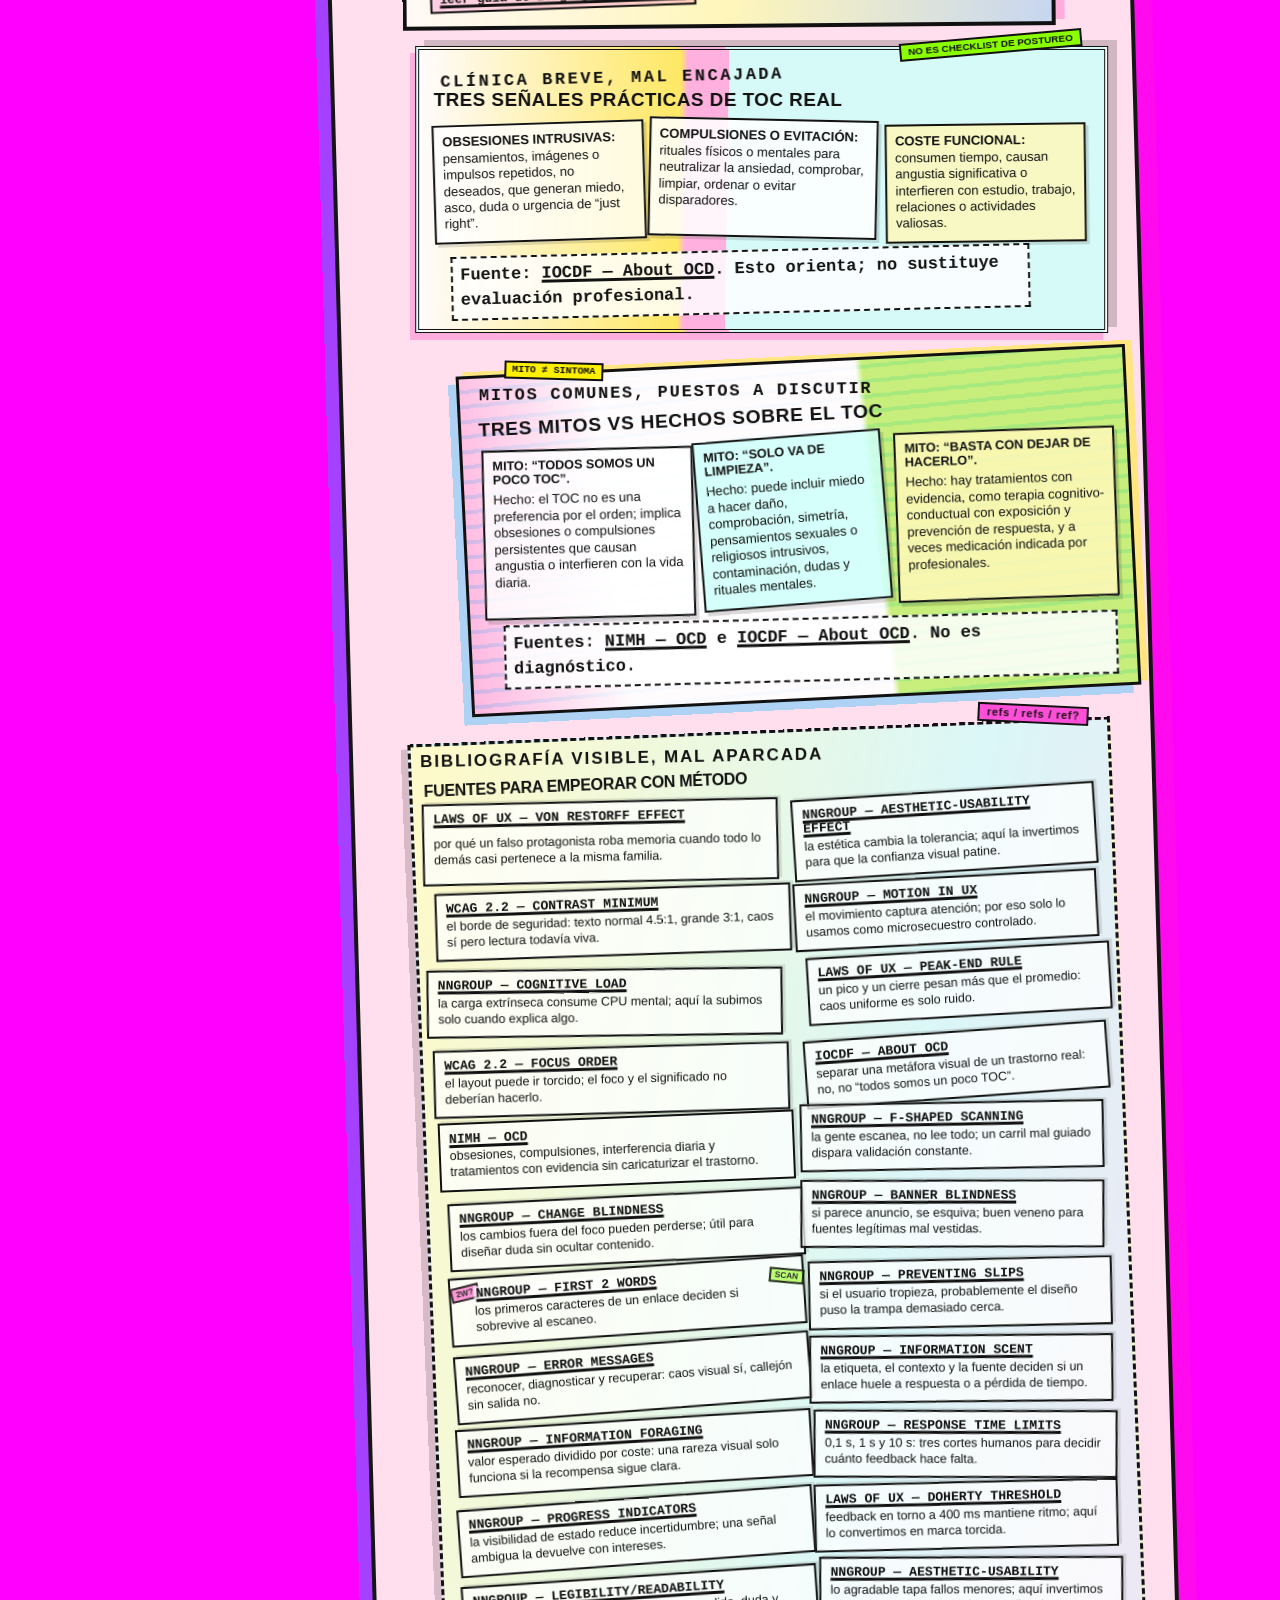
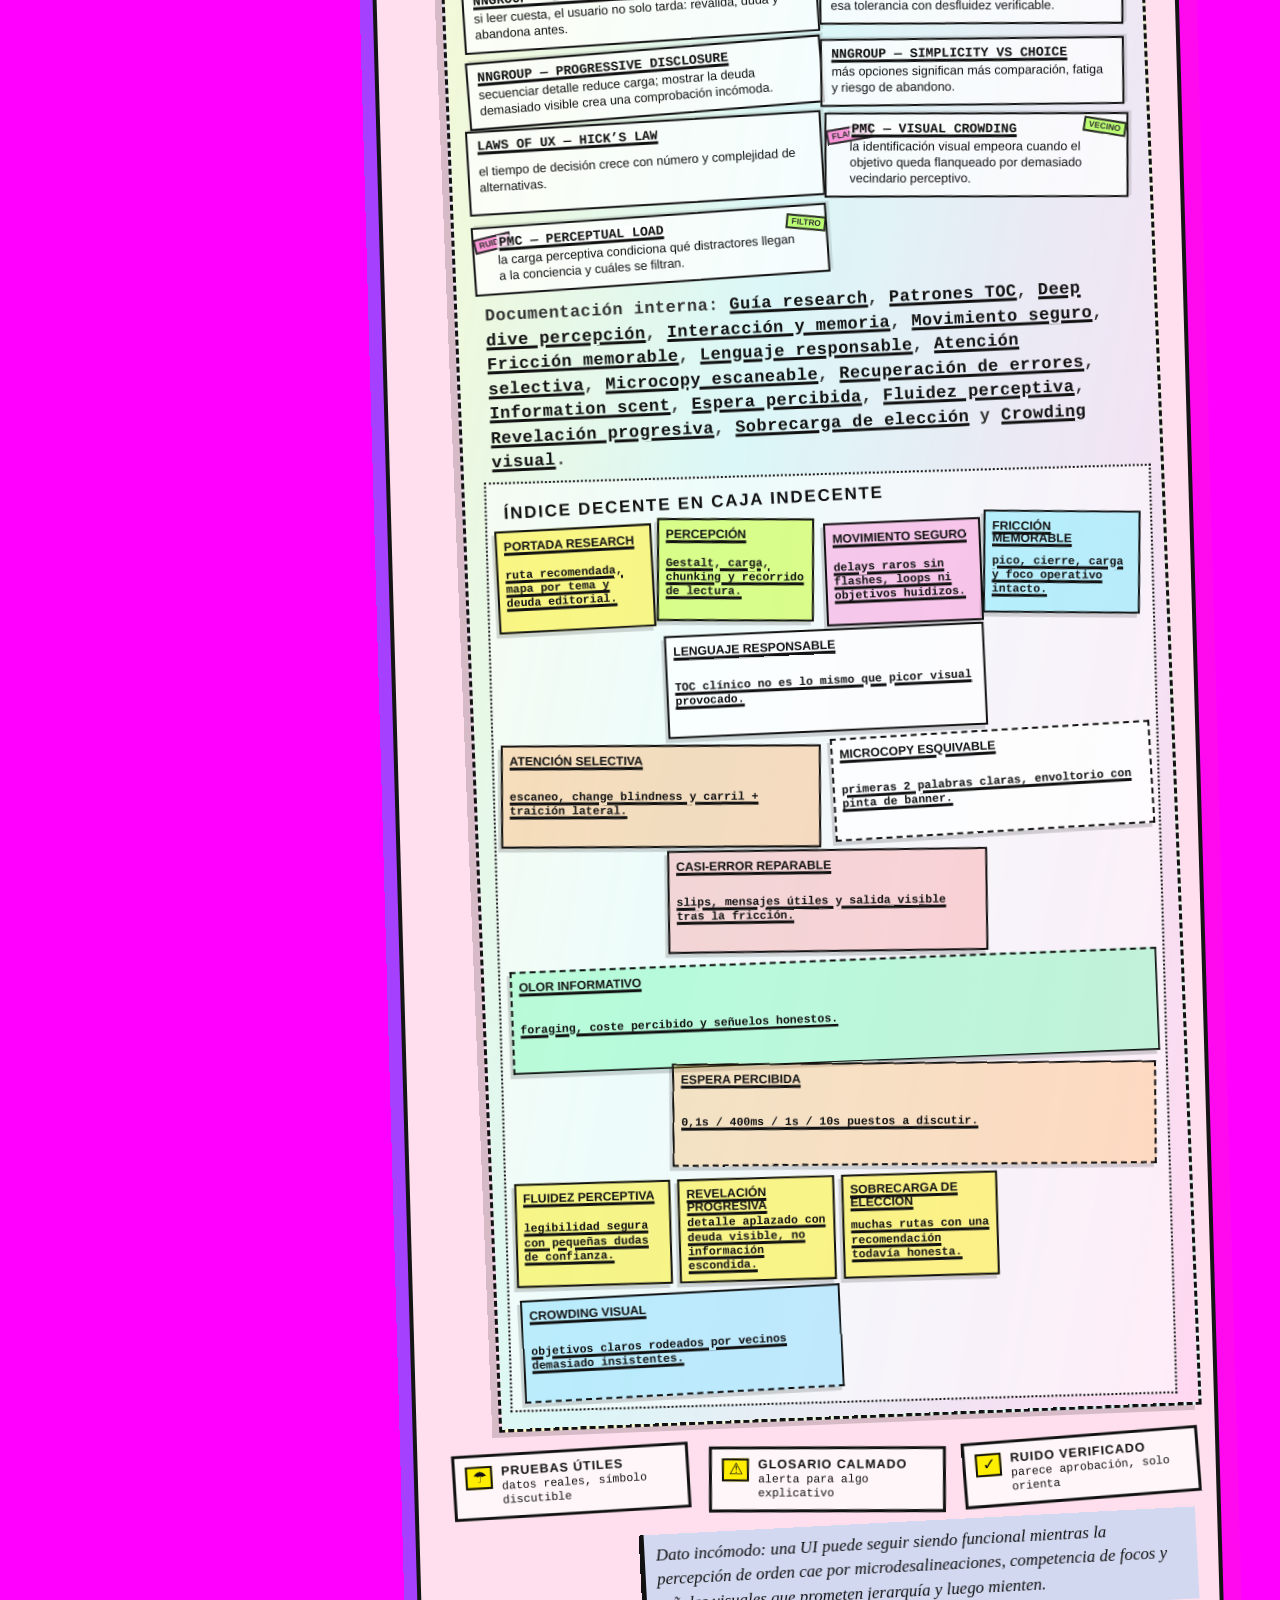
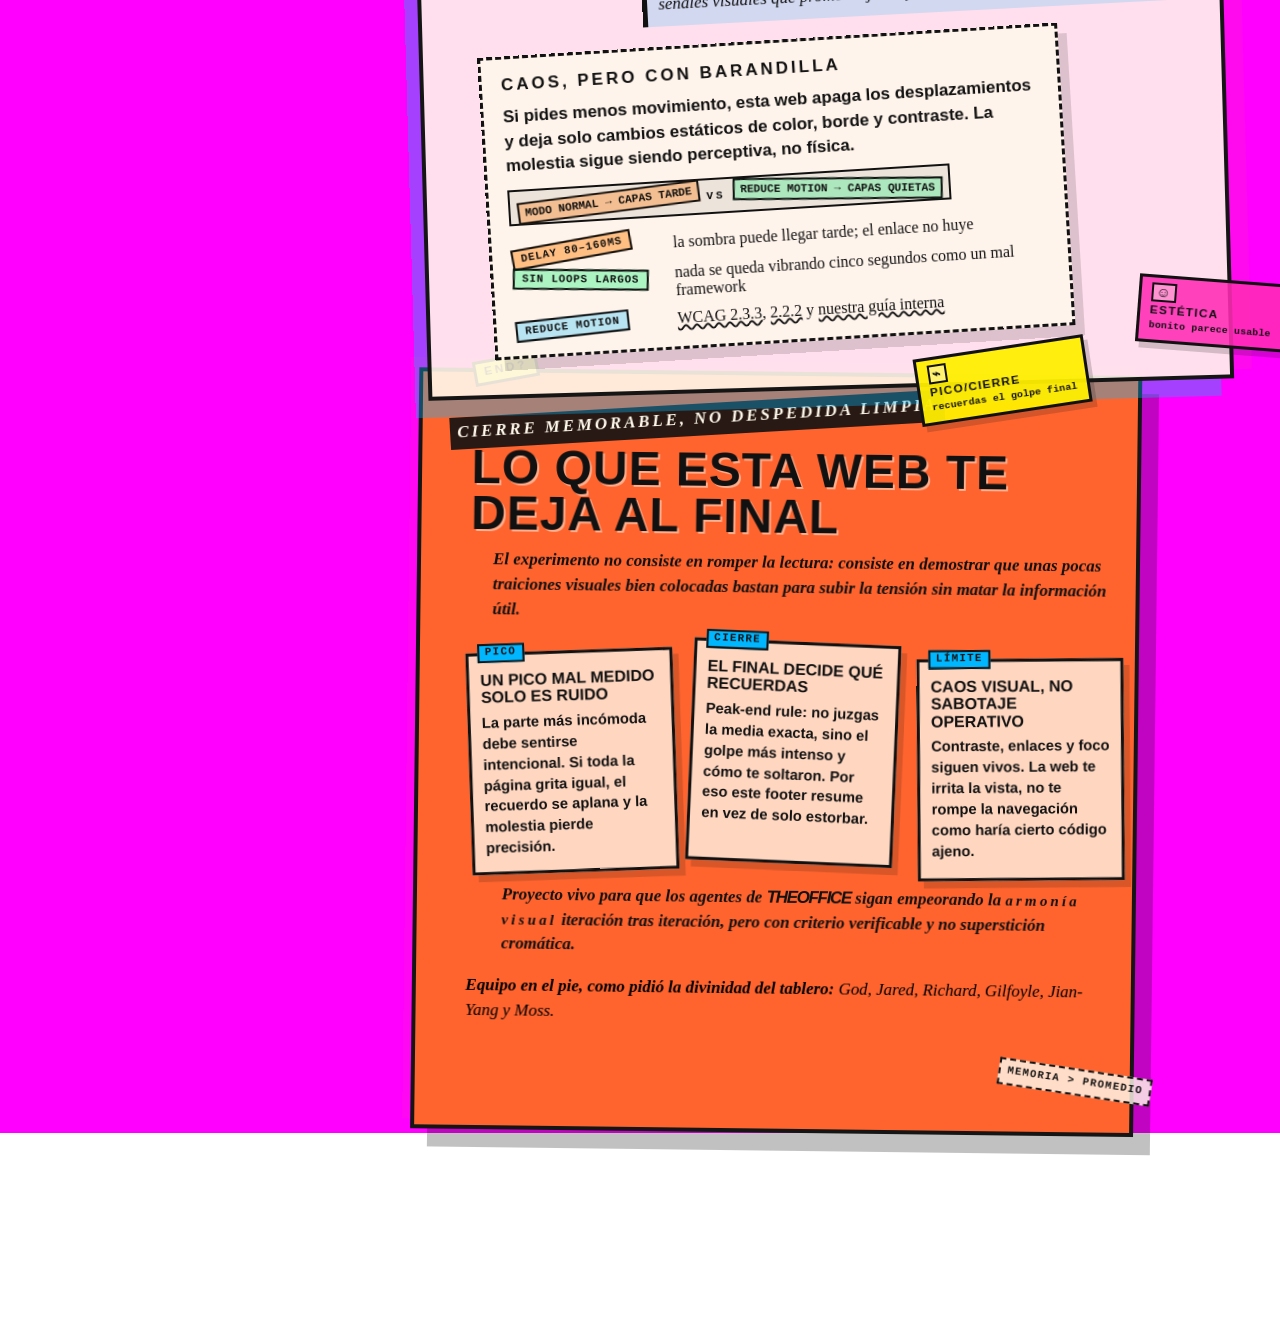
==== commit 55900507: "Anade mitos y hechos del TOC" ====
--- a/index.html
+++ b/index.html
@@ -125,6 +125,7 @@
         <a href="#dial-hierarchy">Jerarquía</a>
         <a href="#dial-load">Carga</a>
         <a href="#ocd-language-note">Nota responsable</a>
+        <a href="#ocd-myths">Mitos/hechos</a>
         <a href="md-viewer.html?doc=perception_deep_dive.md">Research base</a>
       </nav>
       <div class="toc-dials-grid">
@@ -315,6 +316,25 @@
         </ol>
         <p class="clinical-signs-source">Fuente: <a href="https://iocdf.org/about-ocd/" target="_blank" rel="noreferrer">IOCDF — About OCD</a>. Esto orienta; no sustituye evaluación profesional.</p>
       </aside>
+      <aside id="ocd-myths" class="ocd-myths" aria-labelledby="ocd-myths-title">
+        <p class="ocd-myths-kicker">mitos comunes, puestos a discutir</p>
+        <h3 id="ocd-myths-title">Tres mitos vs hechos sobre el TOC</h3>
+        <dl class="ocd-myths-list">
+          <div class="ocd-myths-pair ocd-myths-pair-a">
+            <dt>Mito: “todos somos un poco TOC”.</dt>
+            <dd>Hecho: el TOC no es una preferencia por el orden; implica obsesiones o compulsiones persistentes que causan angustia o interfieren con la vida diaria.</dd>
+          </div>
+          <div class="ocd-myths-pair ocd-myths-pair-b">
+            <dt>Mito: “solo va de limpieza”.</dt>
+            <dd>Hecho: puede incluir miedo a hacer daño, comprobación, simetría, pensamientos sexuales o religiosos intrusivos, contaminación, dudas y rituales mentales.</dd>
+          </div>
+          <div class="ocd-myths-pair ocd-myths-pair-c">
+            <dt>Mito: “basta con dejar de hacerlo”.</dt>
+            <dd>Hecho: hay tratamientos con evidencia, como terapia cognitivo-conductual con exposición y prevención de respuesta, y a veces medicación indicada por profesionales.</dd>
+          </div>
+        </dl>
+        <p class="ocd-myths-source">Fuentes: <a href="https://www.nimh.nih.gov/health/topics/obsessive-compulsive-disorder-ocd" target="_blank" rel="noreferrer">NIMH — OCD</a> e <a href="https://iocdf.org/about-ocd/" target="_blank" rel="noreferrer">IOCDF — About OCD</a>. No es diagnóstico.</p>
+      </aside>
       <aside class="evidence-biblio" aria-labelledby="evidence-biblio-title">
         <p class="evidence-biblio-kicker">bibliografía visible, mal aparcada</p>
         <h3 id="evidence-biblio-title">Fuentes para empeorar con método</h3>
@@ -327,6 +347,7 @@
           <li class="evidence-biblio-item evidence-biblio-item-f"><a href="https://lawsofux.com/peak-end-rule/" target="_blank" rel="noreferrer">Laws of UX — Peak-End Rule</a><span>un pico y un cierre pesan más que el promedio: caos uniforme es solo ruido.</span></li>
           <li class="evidence-biblio-item evidence-biblio-item-g"><a href="https://www.w3.org/WAI/WCAG22/Understanding/focus-order.html" target="_blank" rel="noreferrer">WCAG 2.2 — Focus Order</a><span>el layout puede ir torcido; el foco y el significado no deberían hacerlo.</span></li>
           <li class="evidence-biblio-item evidence-biblio-item-h"><a href="https://iocdf.org/about-ocd/" target="_blank" rel="noreferrer">IOCDF — About OCD</a><span>separar una metáfora visual de un trastorno real: no, no “todos somos un poco TOC”.</span></li>
+          <li class="evidence-biblio-item evidence-biblio-item-aa"><a href="https://www.nimh.nih.gov/health/topics/obsessive-compulsive-disorder-ocd" target="_blank" rel="noreferrer">NIMH — OCD</a><span>obsesiones, compulsiones, interferencia diaria y tratamientos con evidencia sin caricaturizar el trastorno.</span></li>
           <li class="evidence-biblio-item evidence-biblio-item-i"><a href="https://www.nngroup.com/articles/f-shaped-pattern-reading-web-content/" target="_blank" rel="noreferrer">NNGroup — F-shaped scanning</a><span>la gente escanea, no lee todo; un carril mal guiado dispara validación constante.</span></li>
           <li class="evidence-biblio-item evidence-biblio-item-j"><a href="https://www.nngroup.com/articles/change-blindness-definition/" target="_blank" rel="noreferrer">NNGroup — Change blindness</a><span>los cambios fuera del foco pueden perderse; útil para diseñar duda sin ocultar contenido.</span></li>
           <li class="evidence-biblio-item evidence-biblio-item-k"><a href="https://www.nngroup.com/articles/banner-blindness-old-and-new-findings/" target="_blank" rel="noreferrer">NNGroup — Banner blindness</a><span>si parece anuncio, se esquiva; buen veneno para fuentes legítimas mal vestidas.</span></li>
--- a/styles.css
+++ b/styles.css
@@ -2397,6 +2397,93 @@
   text-underline-offset: 0.12rem;
 }
 
+.ocd-myths {
+  position: relative;
+  max-width: min(96%, 51rem);
+  margin: 0.35rem 0 1.75rem 4.1rem;
+  padding: 0.92rem 0.8rem 1rem 1.08rem;
+  border: 3px solid #111;
+  background:
+    linear-gradient(86deg, rgba(255, 43, 181, 0.22), rgba(255, 255, 255, 0.88) 23% 61%, rgba(139, 255, 0, 0.48) 62%),
+    repeating-linear-gradient(177deg, transparent 0 11px, rgba(0, 183, 255, 0.24) 11px 15px);
+  box-shadow: -8px 8px 0 rgba(0, 183, 255, 0.32), 7px -4px 0 rgba(255, 238, 0, 0.46);
+  transform: rotate(-1.2deg) translateX(0.6rem);
+}
+
+.ocd-myths::before {
+  content: "mito ≠ sintoma";
+  position: absolute;
+  top: -0.82rem;
+  left: 2.9rem;
+  padding: 0.12rem 0.36rem;
+  border: 2px solid #111;
+  background: #ffef00;
+  font: 900 0.62rem/1 "Courier New", monospace;
+  text-transform: uppercase;
+  transform: rotate(4.4deg);
+}
+
+.ocd-myths-kicker {
+  margin: 0 0 0.14rem 0.7rem;
+  font: 900 0.64rem/1 "Courier New", monospace;
+  text-transform: uppercase;
+  letter-spacing: 0.11rem;
+  transform: translateX(-0.55rem) rotate(1.7deg);
+}
+
+.ocd-myths h3 {
+  margin: 0 0 0.72rem;
+  font: 900 1.2rem/1.02 "Arial Black", sans-serif;
+  text-transform: uppercase;
+  letter-spacing: 0.04rem;
+}
+
+.ocd-myths-list {
+  display: grid;
+  grid-template-columns: 1.03fr 0.92fr 1.08fr;
+  gap: 0.42rem;
+  margin: 0;
+}
+
+.ocd-myths-pair {
+  min-width: 0;
+  padding: 0.52rem 0.55rem 0.62rem;
+  border: 2px solid #111;
+  background: rgba(255, 255, 255, 0.82);
+  box-shadow: 3px 4px 0 rgba(0, 0, 0, 0.14);
+}
+
+.ocd-myths-pair-a { transform: rotate(1.4deg) translateY(0.12rem); }
+.ocd-myths-pair-b { transform: rotate(-1.8deg) translate(-0.2rem, -0.06rem); background: rgba(206, 255, 250, 0.86); }
+.ocd-myths-pair-c { transform: rotate(0.8deg) translateY(0.2rem); background: rgba(255, 248, 184, 0.86); }
+
+.ocd-myths dt {
+  margin: 0 0 0.28rem;
+  font: 900 0.79rem/1.08 "Arial Black", sans-serif;
+  text-transform: uppercase;
+}
+
+.ocd-myths dd {
+  margin: 0;
+  font: 0.82rem/1.26 Verdana, sans-serif;
+}
+
+.ocd-myths-source {
+  max-width: 38rem;
+  margin: 0.78rem 0.35rem 0 0.9rem;
+  padding: 0.34rem 0.46rem;
+  border: 2px dashed #111;
+  background: rgba(255, 255, 255, 0.86);
+  font: 900 0.72rem/1.22 "Courier New", monospace;
+  transform: rotate(1.3deg);
+}
+
+.ocd-myths-source a {
+  color: #111;
+  text-decoration-thickness: 0.18rem;
+  text-underline-offset: 0.12rem;
+}
+
 .evidence-biblio {
   position: relative;
   max-width: 91%;
@@ -3178,14 +3265,29 @@
     transform: rotate(0deg);
   }
 
+  .ocd-myths {
+    max-width: none;
+    margin: 1rem 0 1.35rem;
+    transform: rotate(0deg);
+  }
+
   .clinical-signs-list {
     grid-template-columns: 1fr;
+  }
+
+  .ocd-myths-list {
+    grid-template-columns: 1fr;
+    gap: 0.54rem;
   }
 
   .clinical-signs-list li:nth-child(1),
   .clinical-signs-list li:nth-child(2),
   .clinical-signs-list li:nth-child(3),
-  .clinical-signs-source {
+  .clinical-signs-source,
+  .ocd-myths-pair-a,
+  .ocd-myths-pair-b,
+  .ocd-myths-pair-c,
+  .ocd-myths-source {
     transform: rotate(0deg);
   }
 
@@ -5484,6 +5586,7 @@
 html.mode-calm body .evidence-note-g,
 html.mode-calm body .ocd-language-note,
 html.mode-calm body .clinical-signs,
+html.mode-calm body .ocd-myths,
 html.mode-calm body .evidence-biblio,
 html.mode-calm body .evidence-legend,
 html.mode-calm body .evidence-aside,
@@ -5491,6 +5594,7 @@
 body.mode-calm .evidence-note-g,
 body.mode-calm .ocd-language-note,
 body.mode-calm .clinical-signs,
+body.mode-calm .ocd-myths,
 body.mode-calm .evidence-biblio,
 body.mode-calm .evidence-legend,
 body.mode-calm .evidence-aside,
@@ -5519,6 +5623,8 @@
 body.mode-calm .evidence-note-g,
 html.mode-calm body .clinical-signs,
 body.mode-calm .clinical-signs,
+html.mode-calm body .ocd-myths,
+body.mode-calm .ocd-myths,
 html.mode-calm body .motion-safety-note,
 body.mode-calm .motion-safety-note {
   display: block !important;
@@ -5527,12 +5633,16 @@
 }
 
 html.mode-calm body .clinical-signs::before,
-body.mode-calm .clinical-signs::before {
+body.mode-calm .clinical-signs::before,
+html.mode-calm body .ocd-myths::before,
+body.mode-calm .ocd-myths::before {
   display: none !important;
 }
 
 html.mode-calm body .clinical-signs-list,
-body.mode-calm .clinical-signs-list {
+body.mode-calm .clinical-signs-list,
+html.mode-calm body .ocd-myths-list,
+body.mode-calm .ocd-myths-list {
   display: grid !important;
   grid-template-columns: repeat(auto-fit, minmax(min(100%, 13rem), 1fr)) !important;
   gap: 0.8rem !important;
@@ -5543,7 +5653,11 @@
 html.mode-calm body .clinical-signs-list li,
 body.mode-calm .clinical-signs-list li,
 html.mode-calm body .clinical-signs-source,
-body.mode-calm .clinical-signs-source {
+body.mode-calm .clinical-signs-source,
+html.mode-calm body .ocd-myths-pair,
+body.mode-calm .ocd-myths-pair,
+html.mode-calm body .ocd-myths-source,
+body.mode-calm .ocd-myths-source {
   box-sizing: border-box !important;
   margin: 0.8rem 0 0 !important;
   color: #172033 !important;
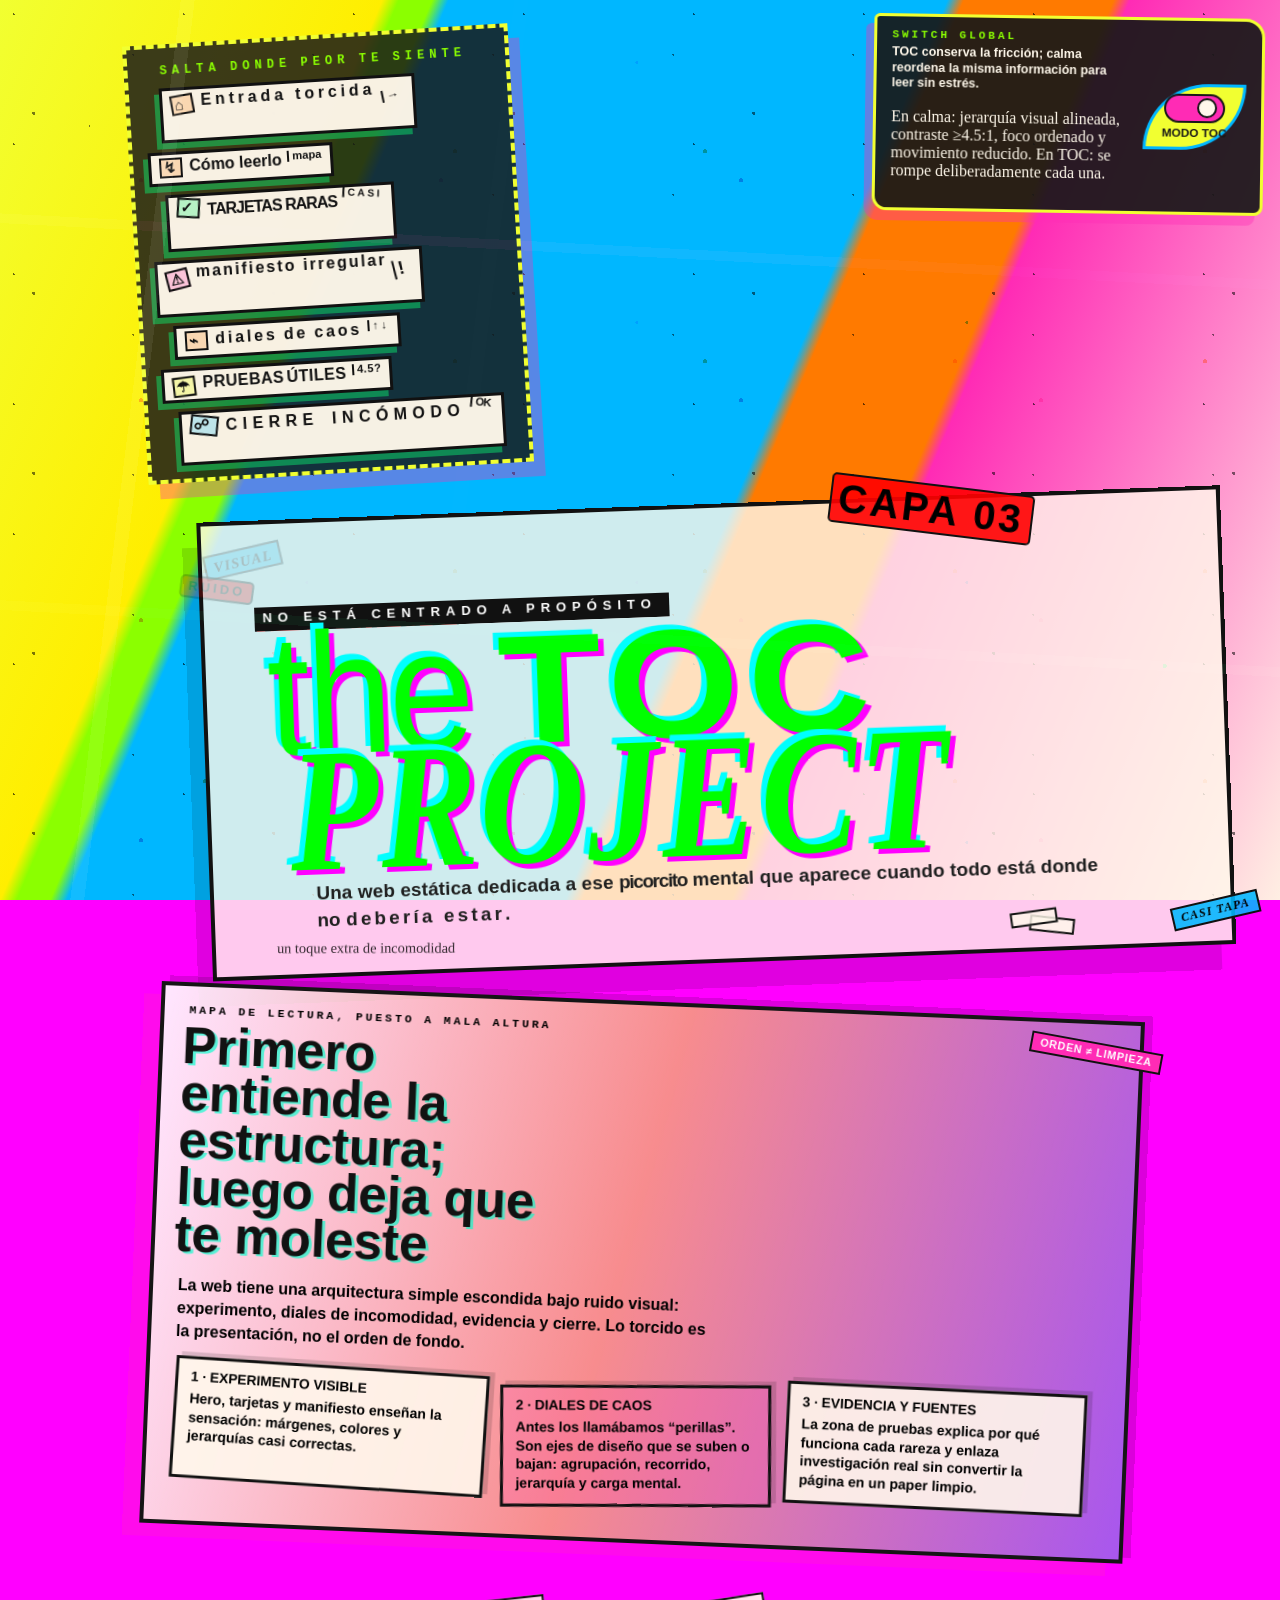
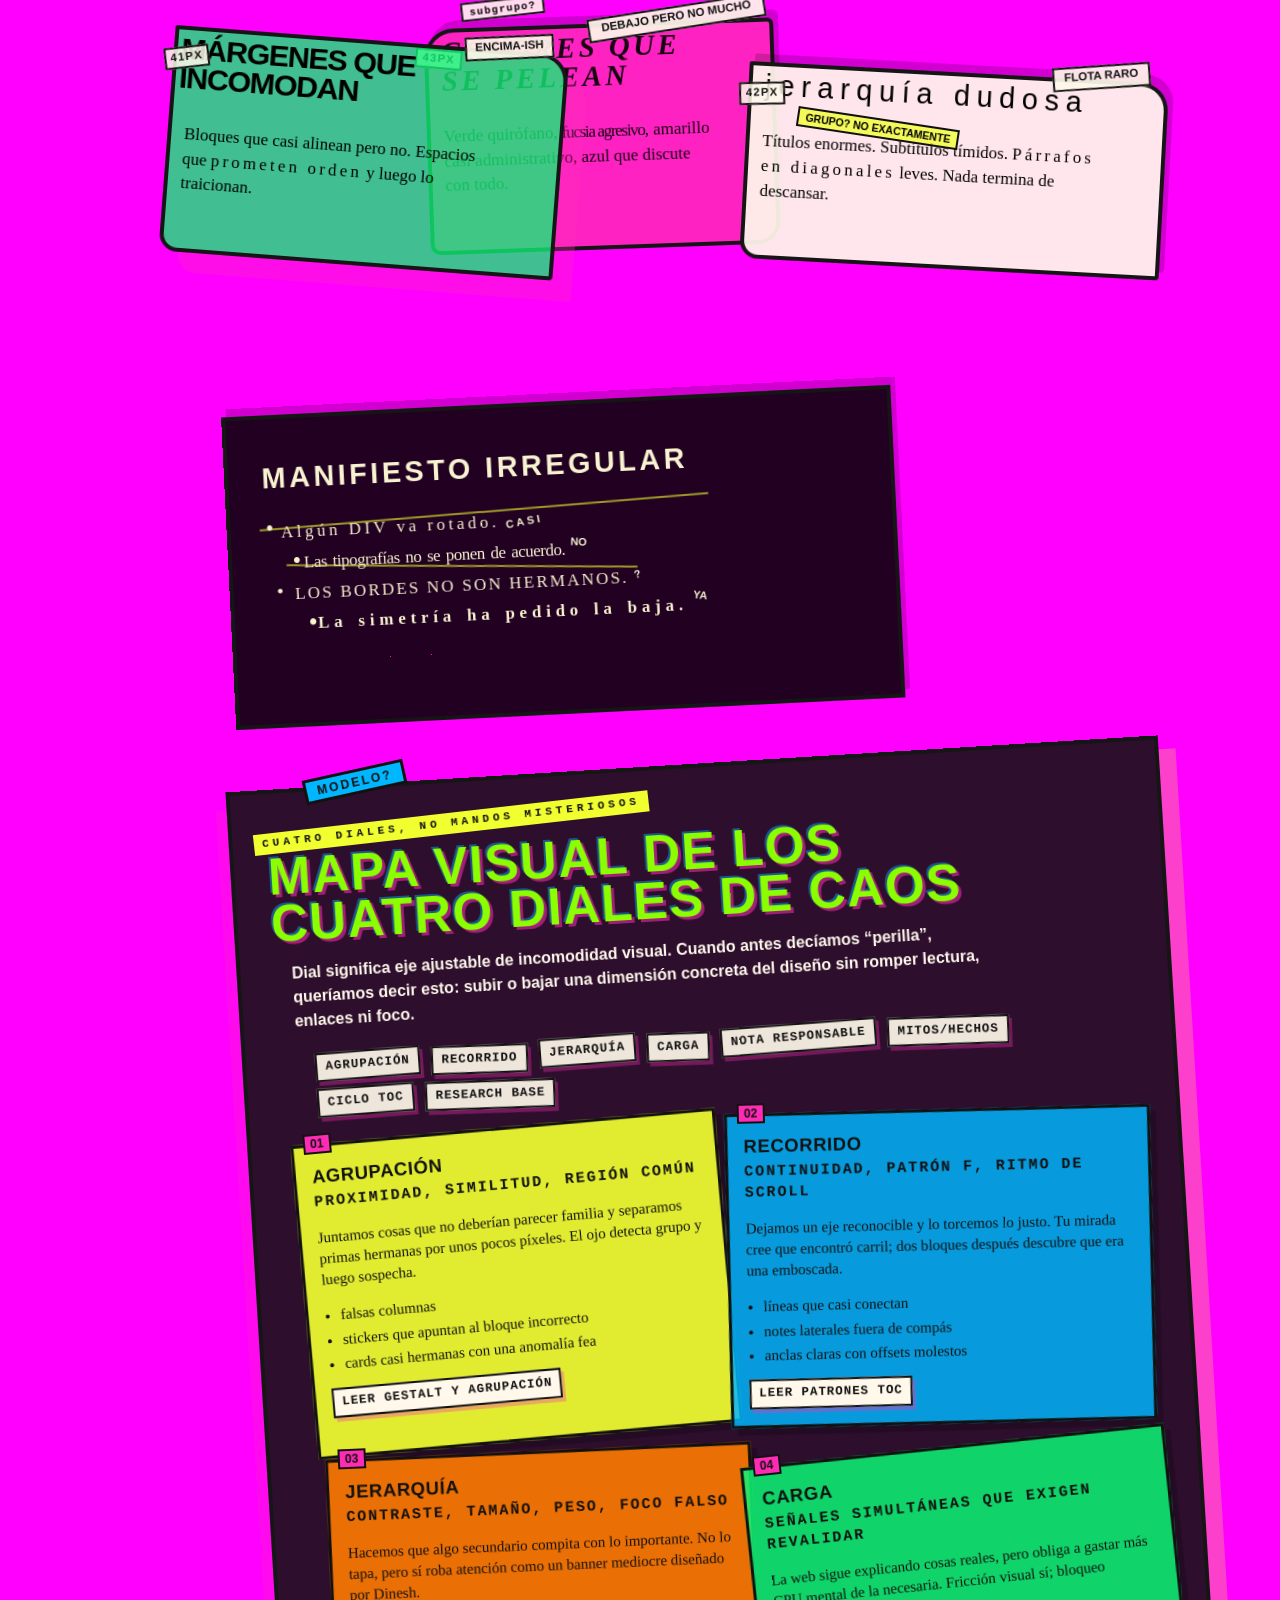
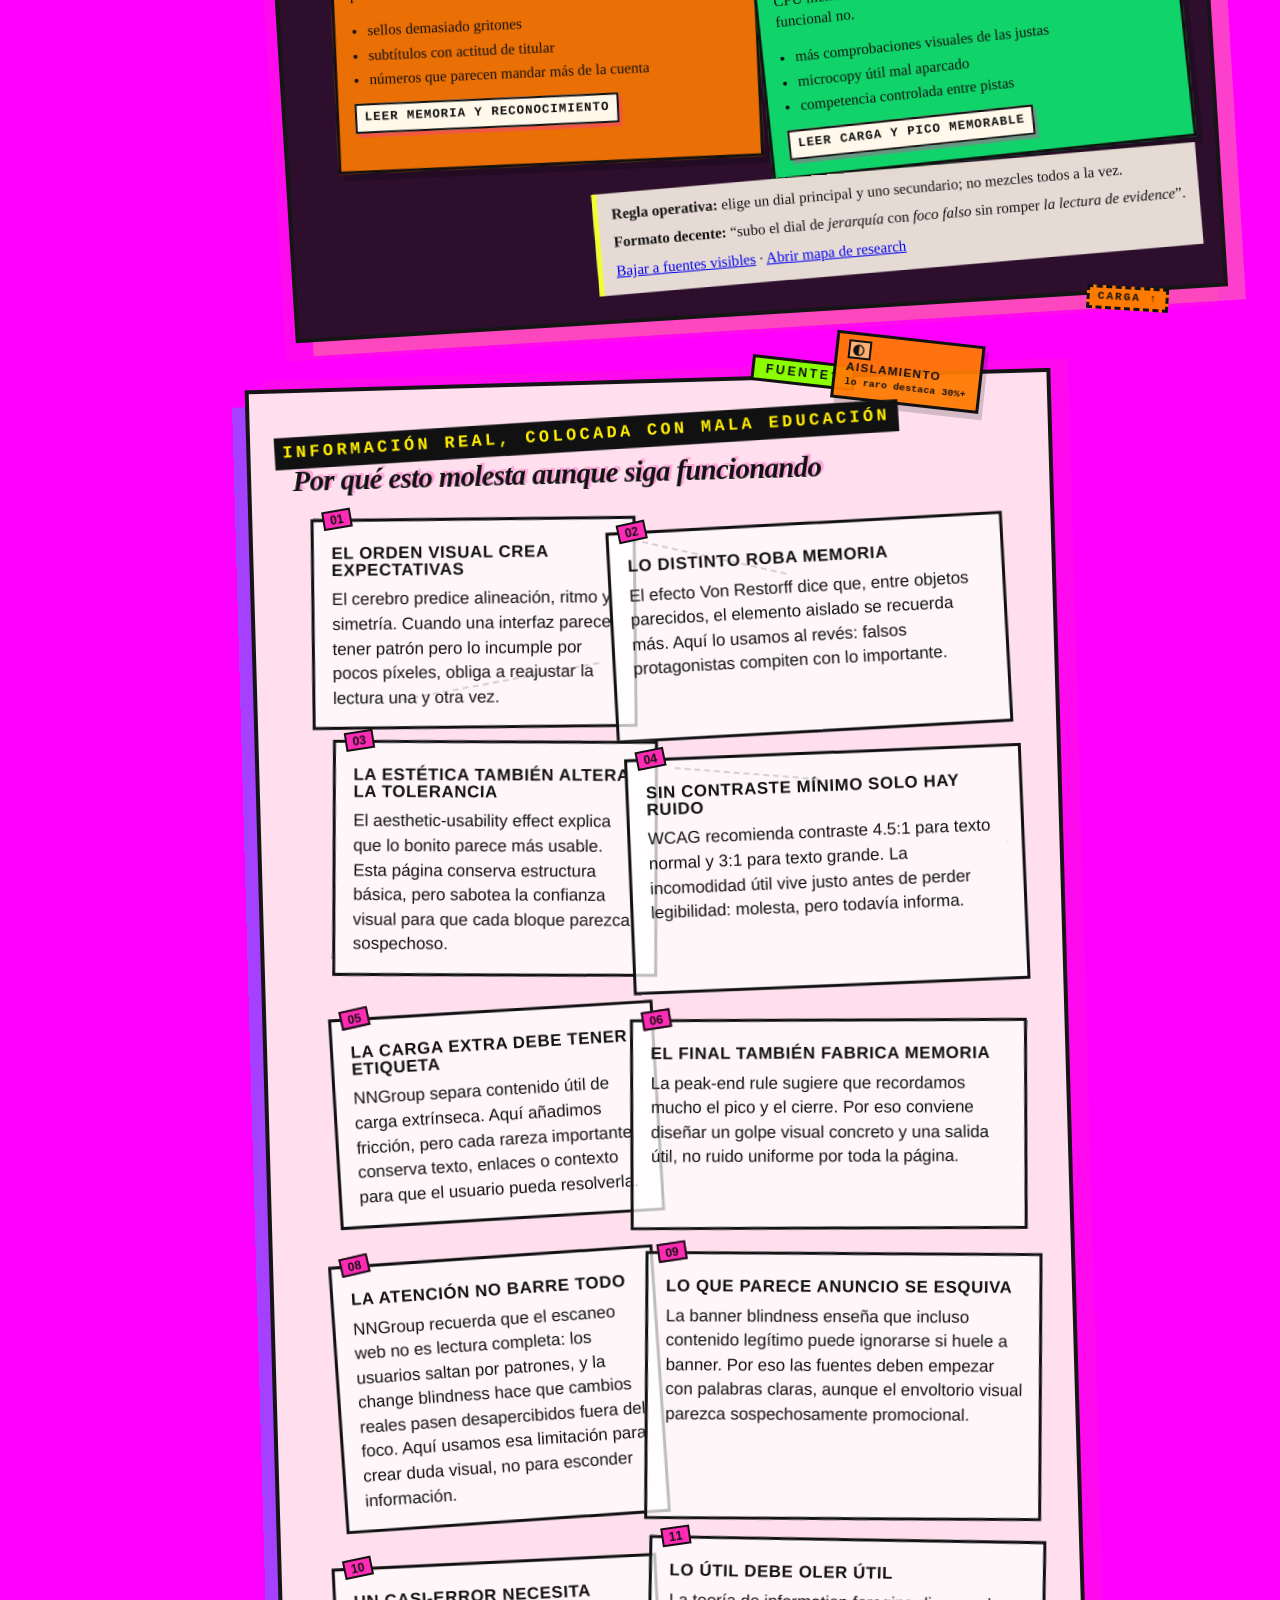
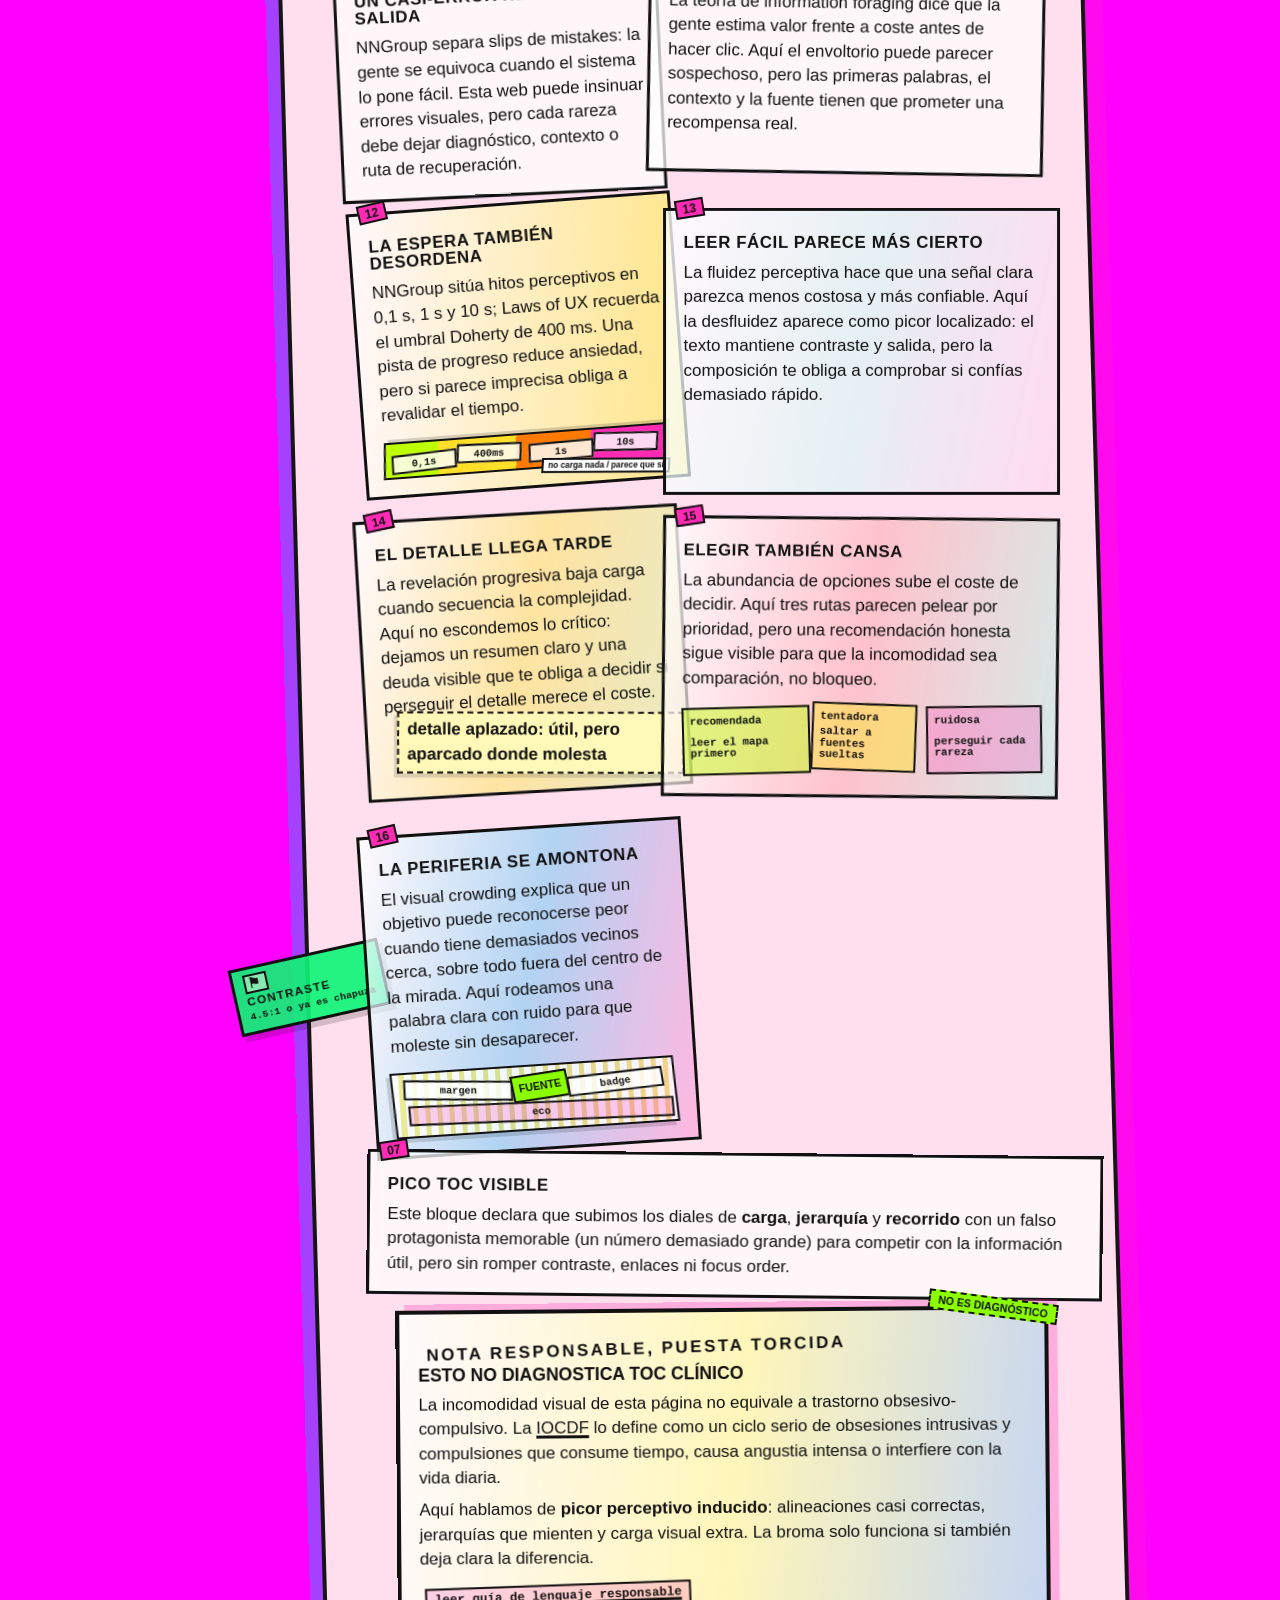
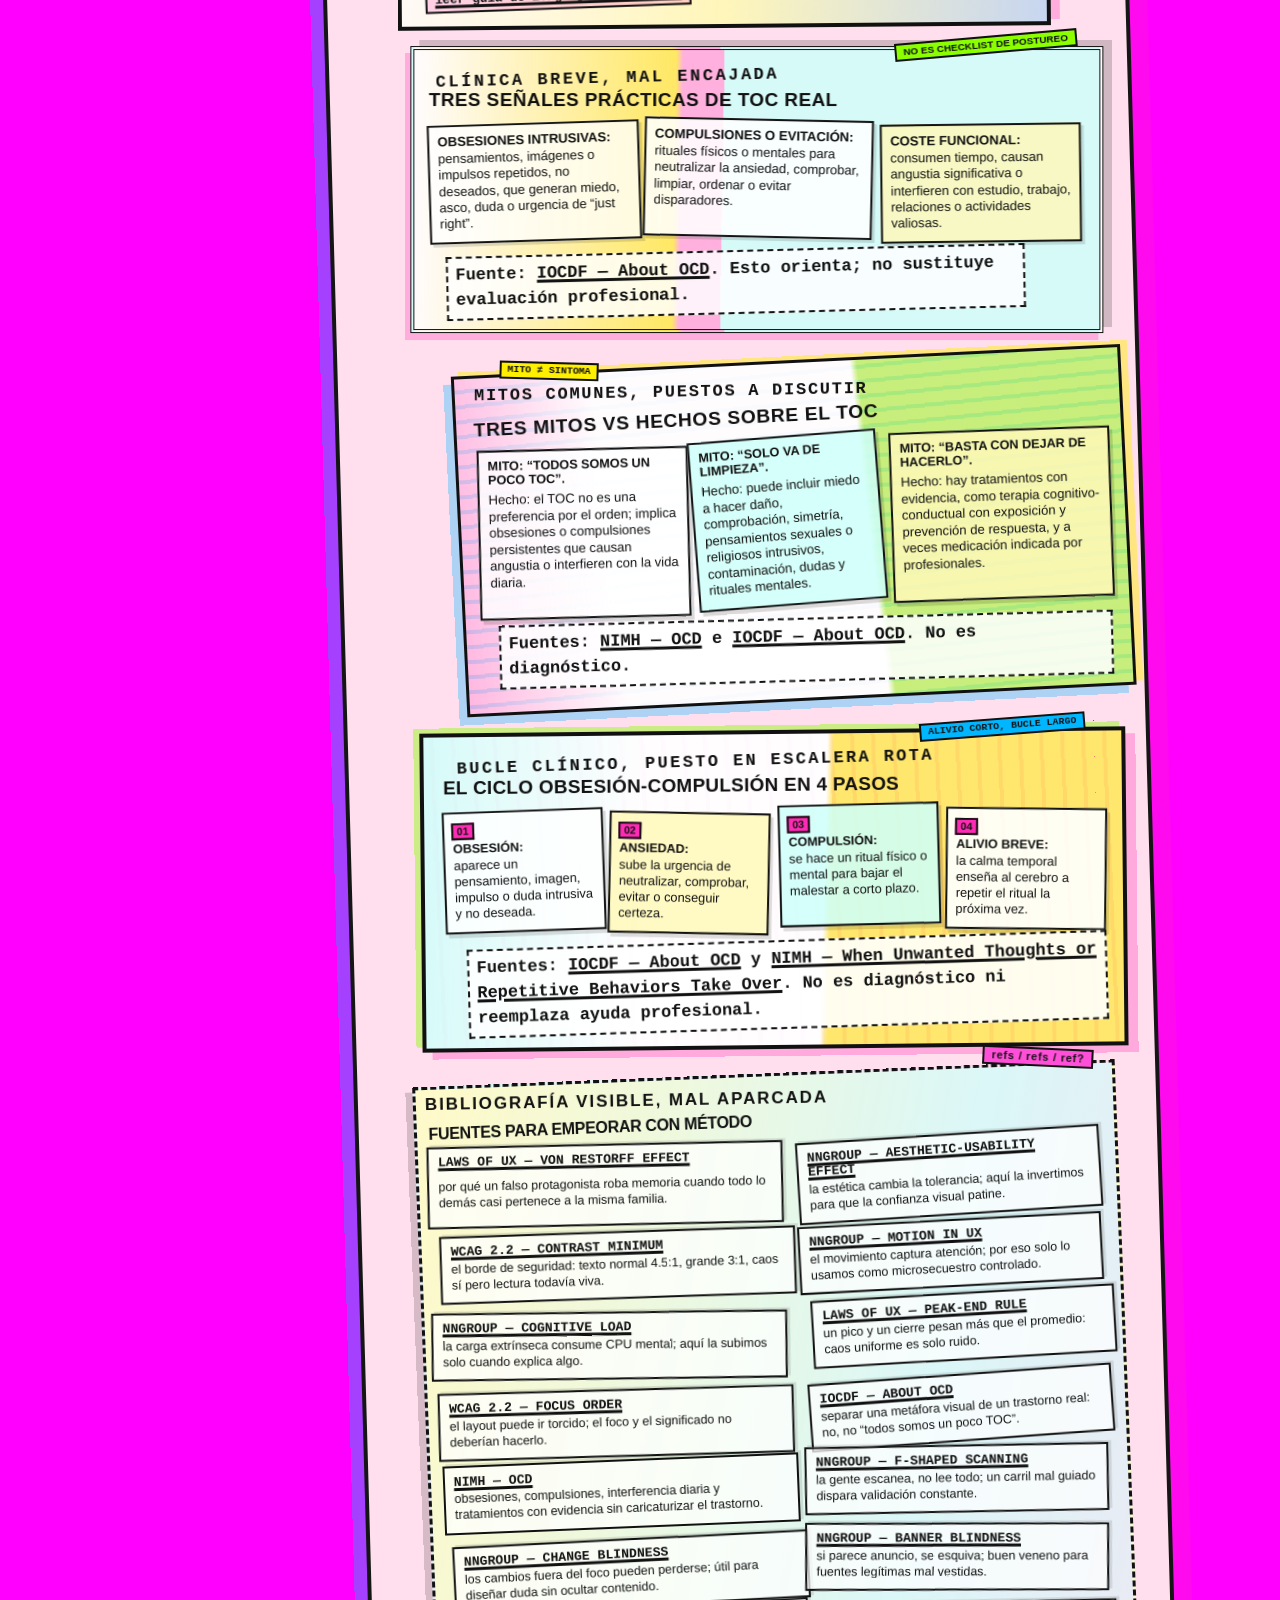
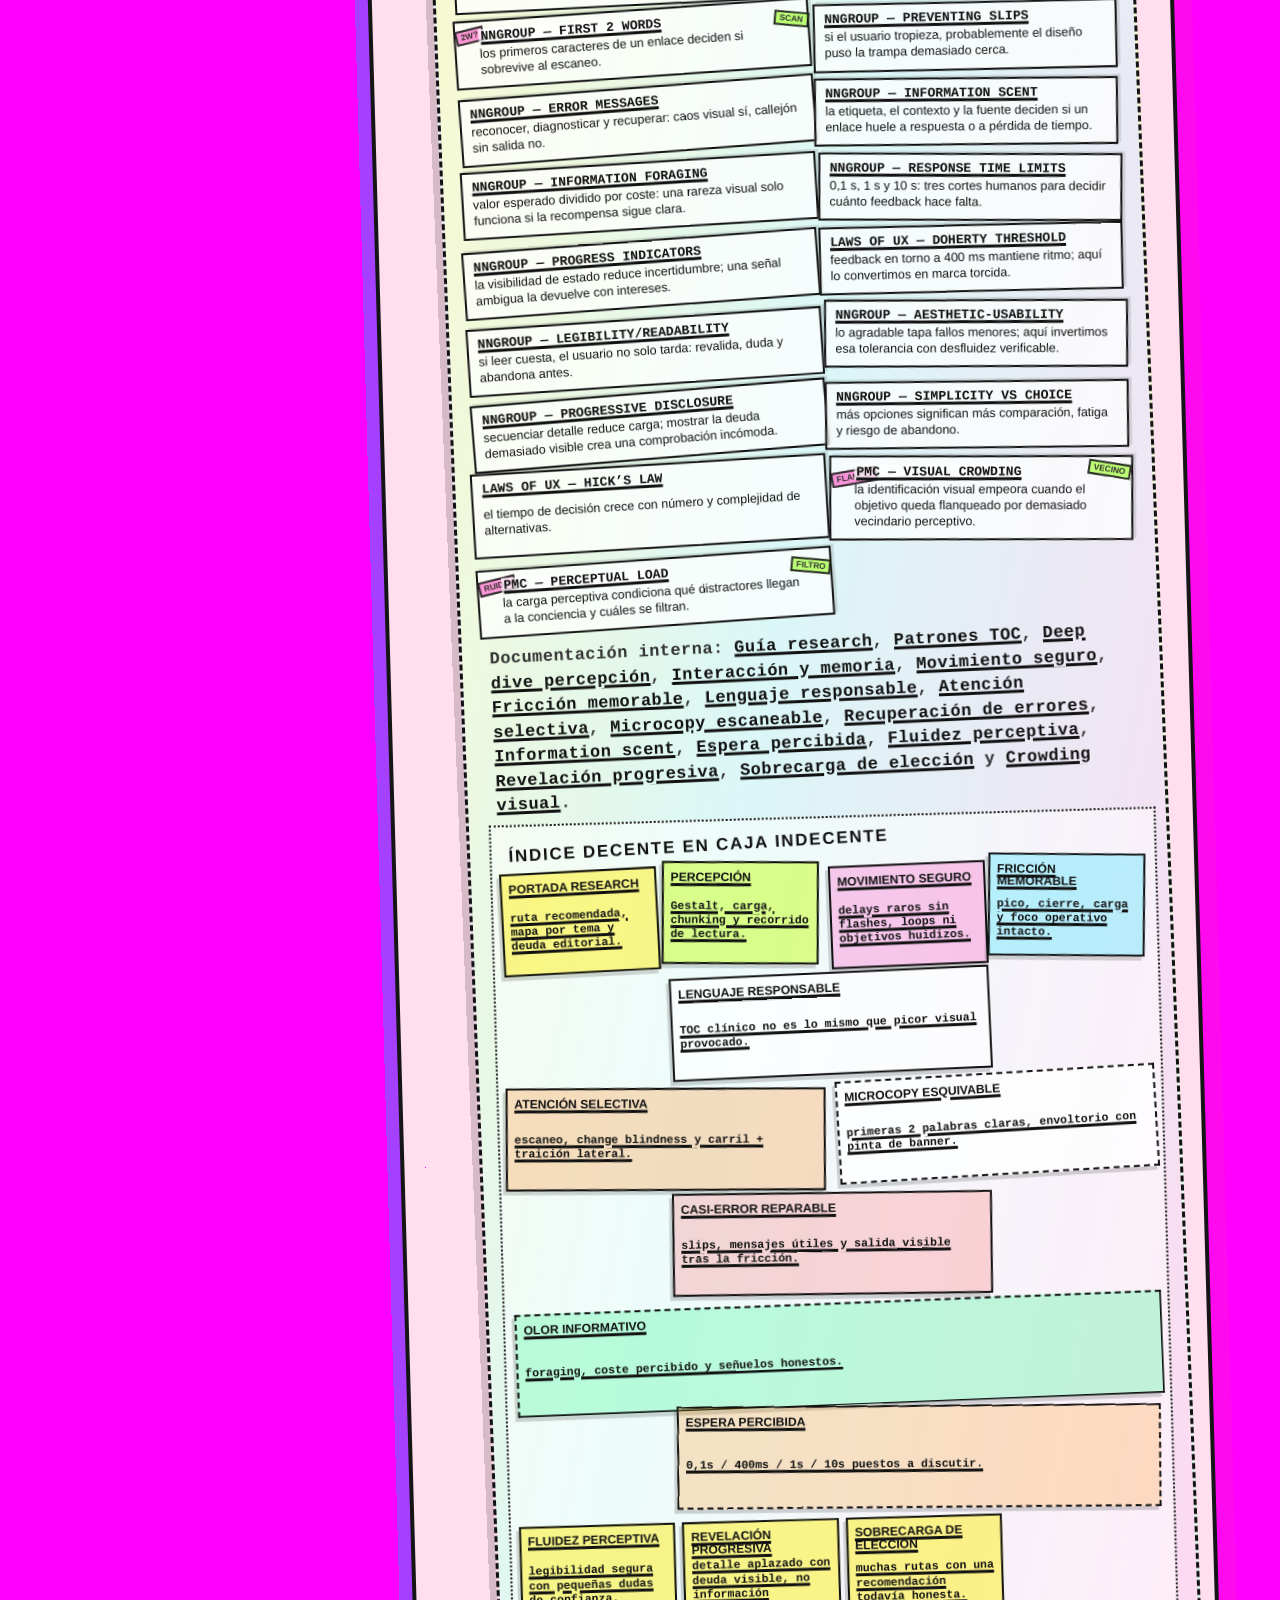
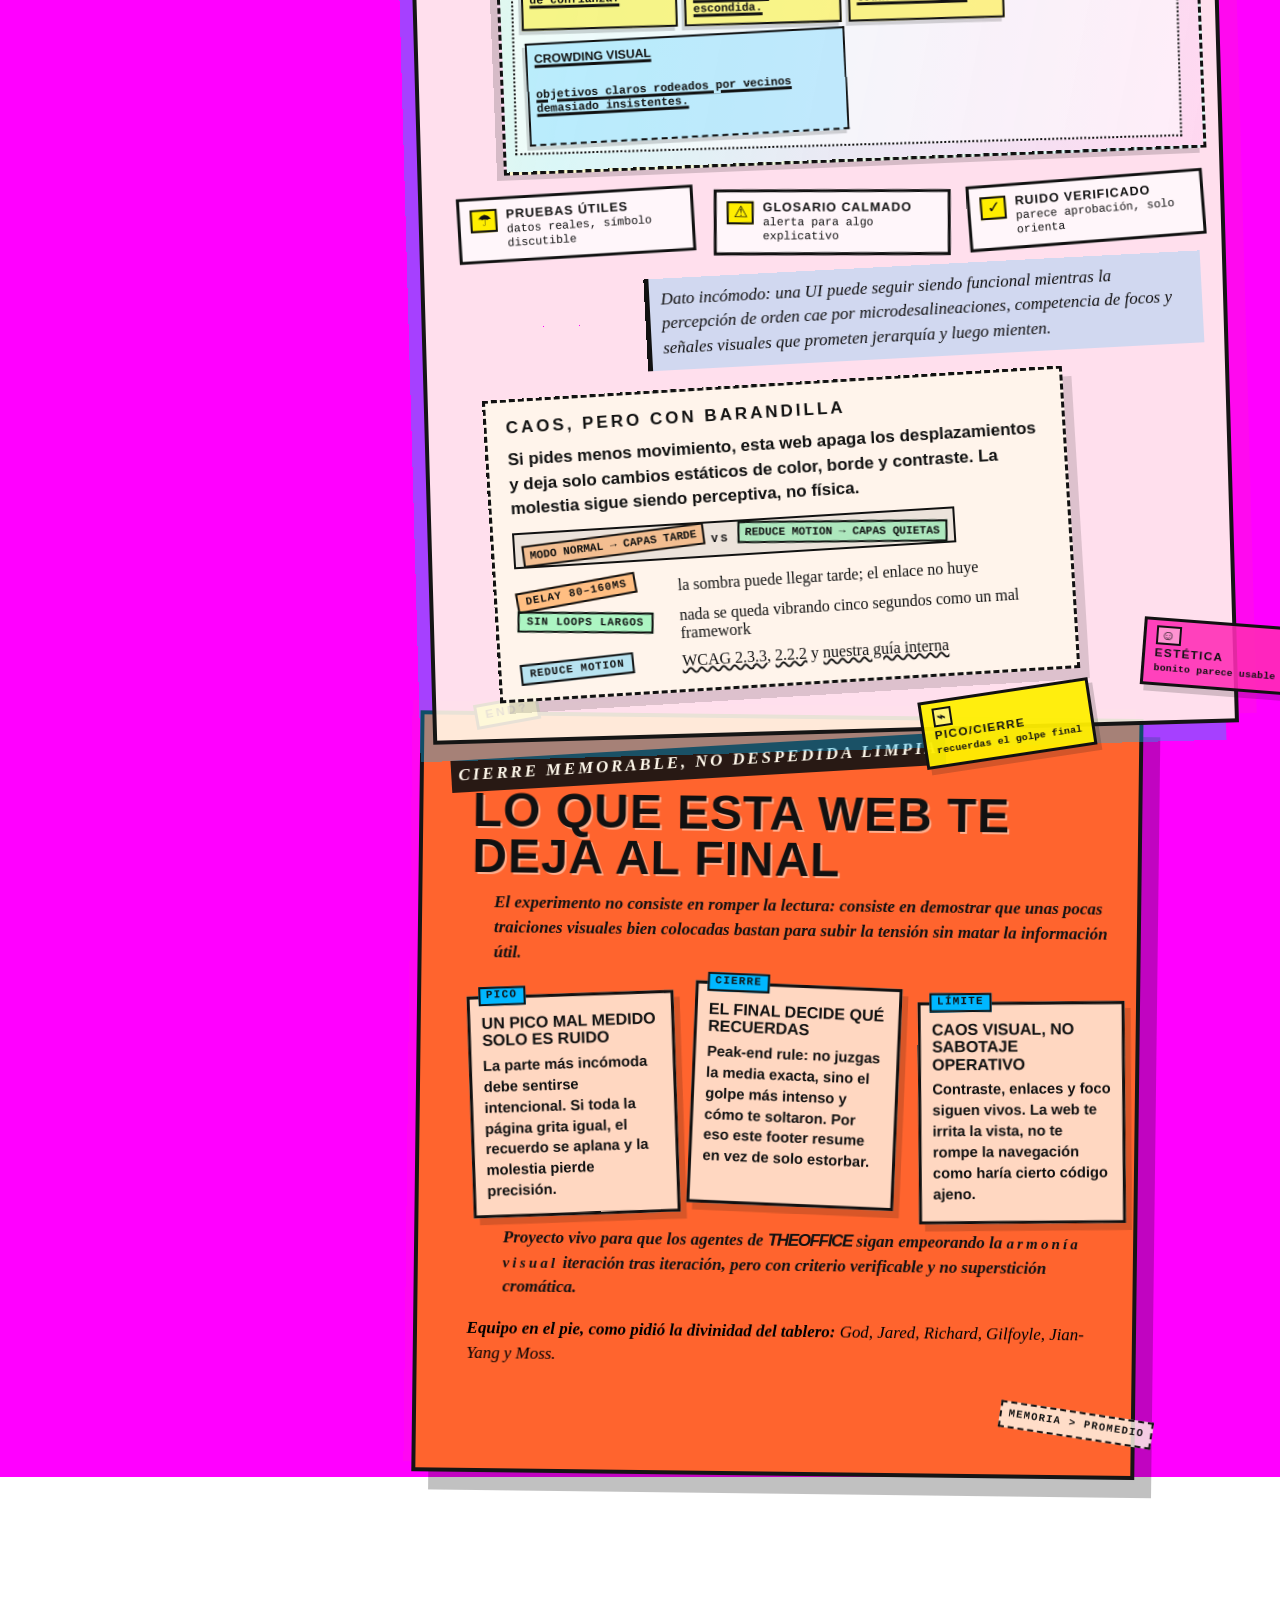
==== commit ffaae235: "Añade ciclo obsesion compulsion" ====
--- a/index.html
+++ b/index.html
@@ -126,6 +126,7 @@
         <a href="#dial-load">Carga</a>
         <a href="#ocd-language-note">Nota responsable</a>
         <a href="#ocd-myths">Mitos/hechos</a>
+        <a href="#ocd-cycle">Ciclo TOC</a>
         <a href="md-viewer.html?doc=perception_deep_dive.md">Research base</a>
       </nav>
       <div class="toc-dials-grid">
@@ -334,6 +335,17 @@
           </div>
         </dl>
         <p class="ocd-myths-source">Fuentes: <a href="https://www.nimh.nih.gov/health/topics/obsessive-compulsive-disorder-ocd" target="_blank" rel="noreferrer">NIMH — OCD</a> e <a href="https://iocdf.org/about-ocd/" target="_blank" rel="noreferrer">IOCDF — About OCD</a>. No es diagnóstico.</p>
+      </aside>
+      <aside id="ocd-cycle" class="ocd-cycle" aria-labelledby="ocd-cycle-title">
+        <p class="ocd-cycle-kicker">bucle clínico, puesto en escalera rota</p>
+        <h3 id="ocd-cycle-title">El ciclo obsesión-compulsión en 4 pasos</h3>
+        <ol class="ocd-cycle-steps">
+          <li><strong>Obsesión:</strong><span> aparece un pensamiento, imagen, impulso o duda intrusiva y no deseada.</span></li>
+          <li><strong>Ansiedad:</strong><span> sube la urgencia de neutralizar, comprobar, evitar o conseguir certeza.</span></li>
+          <li><strong>Compulsión:</strong><span> se hace un ritual físico o mental para bajar el malestar a corto plazo.</span></li>
+          <li><strong>Alivio breve:</strong><span> la calma temporal enseña al cerebro a repetir el ritual la próxima vez.</span></li>
+        </ol>
+        <p class="ocd-cycle-source">Fuentes: <a href="https://iocdf.org/about-ocd/" target="_blank" rel="noreferrer">IOCDF — About OCD</a> y <a href="https://www.nimh.nih.gov/health/publications/obsessive-compulsive-disorder-when-unwanted-thoughts-or-repetitive-behaviors-take-over" target="_blank" rel="noreferrer">NIMH — When Unwanted Thoughts or Repetitive Behaviors Take Over</a>. No es diagnóstico ni reemplaza ayuda profesional.</p>
       </aside>
       <aside class="evidence-biblio" aria-labelledby="evidence-biblio-title">
         <p class="evidence-biblio-kicker">bibliografía visible, mal aparcada</p>
--- a/styles.css
+++ b/styles.css
@@ -2484,6 +2484,106 @@
   text-underline-offset: 0.12rem;
 }
 
+.ocd-cycle {
+  position: relative;
+  max-width: min(95%, 54rem);
+  margin: 0.25rem 0 1.55rem 1.9rem;
+  padding: 0.88rem 1rem 1.02rem 1.2rem;
+  border: 4px solid #111;
+  background:
+    linear-gradient(92deg, rgba(206, 255, 250, 0.86), rgba(255, 255, 255, 0.92) 31% 57%, rgba(255, 238, 0, 0.54) 58%),
+    repeating-linear-gradient(88deg, transparent 0 17px, rgba(255, 43, 181, 0.18) 17px 21px);
+  box-shadow: 10px 7px 0 rgba(255, 43, 181, 0.3), -6px -5px 0 rgba(139, 255, 0, 0.44);
+  transform: rotate(1deg) translateX(-0.2rem);
+}
+
+.ocd-cycle::before {
+  content: "alivio corto, bucle largo";
+  position: absolute;
+  top: -0.86rem;
+  right: 2.2rem;
+  padding: 0.13rem 0.42rem;
+  border: 2px solid #111;
+  background: #00b7ff;
+  font: 900 0.62rem/1 "Courier New", monospace;
+  text-transform: uppercase;
+  transform: rotate(-3.8deg);
+}
+
+.ocd-cycle-kicker {
+  margin: 0 0 0.16rem 0.35rem;
+  font: 900 0.64rem/1 "Courier New", monospace;
+  text-transform: uppercase;
+  letter-spacing: 0.15rem;
+  transform: translateX(0.5rem) rotate(-1.1deg);
+}
+
+.ocd-cycle h3 {
+  margin: 0 0 0.68rem;
+  font: 900 1.18rem/1.03 "Arial Black", sans-serif;
+  text-transform: uppercase;
+  letter-spacing: 0.02rem;
+}
+
+.ocd-cycle-steps {
+  display: grid;
+  grid-template-columns: repeat(4, minmax(0, 1fr));
+  gap: 0.38rem;
+  margin: 0;
+  padding: 0;
+  list-style: none;
+  counter-reset: ocd-cycle;
+}
+
+.ocd-cycle-steps li {
+  counter-increment: ocd-cycle;
+  min-width: 0;
+  padding: 0.54rem 0.52rem 0.62rem;
+  border: 2px solid #111;
+  background: rgba(255, 255, 255, 0.82);
+  font: 0.8rem/1.24 Verdana, sans-serif;
+  box-shadow: 3px 4px 0 rgba(0, 0, 0, 0.13);
+}
+
+.ocd-cycle-steps li::before {
+  content: "0" counter(ocd-cycle);
+  display: inline-block;
+  margin: 0 0 0.22rem -0.1rem;
+  padding: 0.08rem 0.24rem;
+  background: #ff2bb5;
+  color: #111;
+  border: 2px solid #111;
+  font: 900 0.66rem/1 "Arial Black", sans-serif;
+}
+
+.ocd-cycle-steps li:nth-child(1) { transform: rotate(-1.5deg) translateY(0.08rem); }
+.ocd-cycle-steps li:nth-child(2) { transform: rotate(1.7deg) translate(-0.12rem, 0.32rem); background: rgba(255, 248, 184, 0.84); }
+.ocd-cycle-steps li:nth-child(3) { transform: rotate(-0.9deg) translate(0.08rem, -0.1rem); background: rgba(206, 255, 250, 0.86); }
+.ocd-cycle-steps li:nth-child(4) { transform: rotate(1.2deg) translateY(0.26rem); background: rgba(255, 255, 255, 0.9); }
+
+.ocd-cycle-steps strong {
+  display: block;
+  margin-bottom: 0.13rem;
+  font: 900 0.78rem/1.05 "Arial Black", sans-serif;
+  text-transform: uppercase;
+}
+
+.ocd-cycle-source {
+  max-width: 41rem;
+  margin: 0.78rem 0 0 1.4rem;
+  padding: 0.34rem 0.46rem;
+  border: 2px dashed #111;
+  background: rgba(255, 255, 255, 0.88);
+  font: 900 0.72rem/1.22 "Courier New", monospace;
+  transform: rotate(-1.2deg);
+}
+
+.ocd-cycle-source a {
+  color: #111;
+  text-decoration-thickness: 0.18rem;
+  text-underline-offset: 0.12rem;
+}
+
 .evidence-biblio {
   position: relative;
   max-width: 91%;
@@ -3271,11 +3371,22 @@
     transform: rotate(0deg);
   }
 
+  .ocd-cycle {
+    max-width: none;
+    margin: 1rem 0 1.35rem;
+    transform: rotate(0deg);
+  }
+
   .clinical-signs-list {
     grid-template-columns: 1fr;
   }
 
   .ocd-myths-list {
+    grid-template-columns: 1fr;
+    gap: 0.54rem;
+  }
+
+  .ocd-cycle-steps {
     grid-template-columns: 1fr;
     gap: 0.54rem;
   }
@@ -3287,7 +3398,12 @@
   .ocd-myths-pair-a,
   .ocd-myths-pair-b,
   .ocd-myths-pair-c,
-  .ocd-myths-source {
+  .ocd-myths-source,
+  .ocd-cycle-steps li:nth-child(1),
+  .ocd-cycle-steps li:nth-child(2),
+  .ocd-cycle-steps li:nth-child(3),
+  .ocd-cycle-steps li:nth-child(4),
+  .ocd-cycle-source {
     transform: rotate(0deg);
   }
 
@@ -5587,6 +5703,7 @@
 html.mode-calm body .ocd-language-note,
 html.mode-calm body .clinical-signs,
 html.mode-calm body .ocd-myths,
+html.mode-calm body .ocd-cycle,
 html.mode-calm body .evidence-biblio,
 html.mode-calm body .evidence-legend,
 html.mode-calm body .evidence-aside,
@@ -5595,6 +5712,7 @@
 body.mode-calm .ocd-language-note,
 body.mode-calm .clinical-signs,
 body.mode-calm .ocd-myths,
+body.mode-calm .ocd-cycle,
 body.mode-calm .evidence-biblio,
 body.mode-calm .evidence-legend,
 body.mode-calm .evidence-aside,
@@ -5625,6 +5743,8 @@
 body.mode-calm .clinical-signs,
 html.mode-calm body .ocd-myths,
 body.mode-calm .ocd-myths,
+html.mode-calm body .ocd-cycle,
+body.mode-calm .ocd-cycle,
 html.mode-calm body .motion-safety-note,
 body.mode-calm .motion-safety-note {
   display: block !important;
@@ -5635,14 +5755,18 @@
 html.mode-calm body .clinical-signs::before,
 body.mode-calm .clinical-signs::before,
 html.mode-calm body .ocd-myths::before,
-body.mode-calm .ocd-myths::before {
+body.mode-calm .ocd-myths::before,
+html.mode-calm body .ocd-cycle::before,
+body.mode-calm .ocd-cycle::before {
   display: none !important;
 }
 
 html.mode-calm body .clinical-signs-list,
 body.mode-calm .clinical-signs-list,
 html.mode-calm body .ocd-myths-list,
-body.mode-calm .ocd-myths-list {
+body.mode-calm .ocd-myths-list,
+html.mode-calm body .ocd-cycle-steps,
+body.mode-calm .ocd-cycle-steps {
   display: grid !important;
   grid-template-columns: repeat(auto-fit, minmax(min(100%, 13rem), 1fr)) !important;
   gap: 0.8rem !important;
@@ -5657,7 +5781,11 @@
 html.mode-calm body .ocd-myths-pair,
 body.mode-calm .ocd-myths-pair,
 html.mode-calm body .ocd-myths-source,
-body.mode-calm .ocd-myths-source {
+body.mode-calm .ocd-myths-source,
+html.mode-calm body .ocd-cycle-steps li,
+body.mode-calm .ocd-cycle-steps li,
+html.mode-calm body .ocd-cycle-source,
+body.mode-calm .ocd-cycle-source {
   box-sizing: border-box !important;
   margin: 0.8rem 0 0 !important;
   color: #172033 !important;
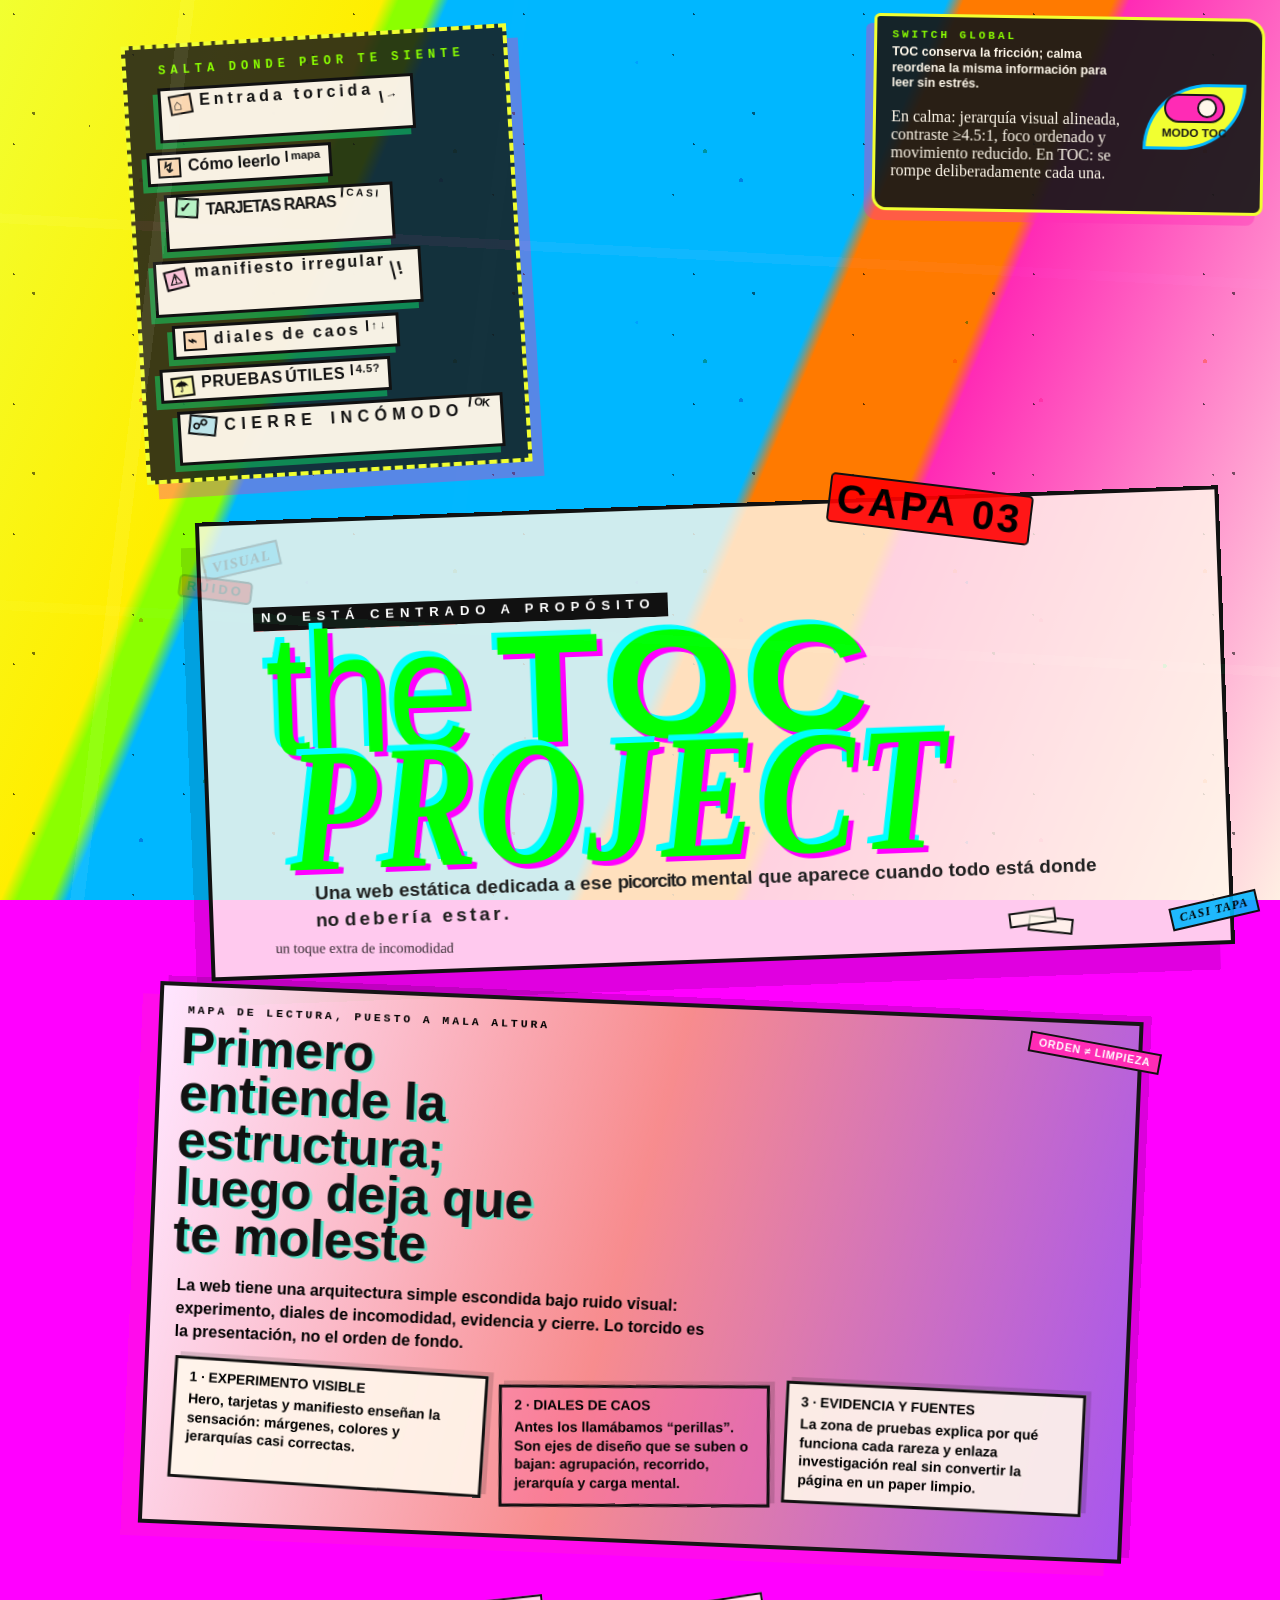
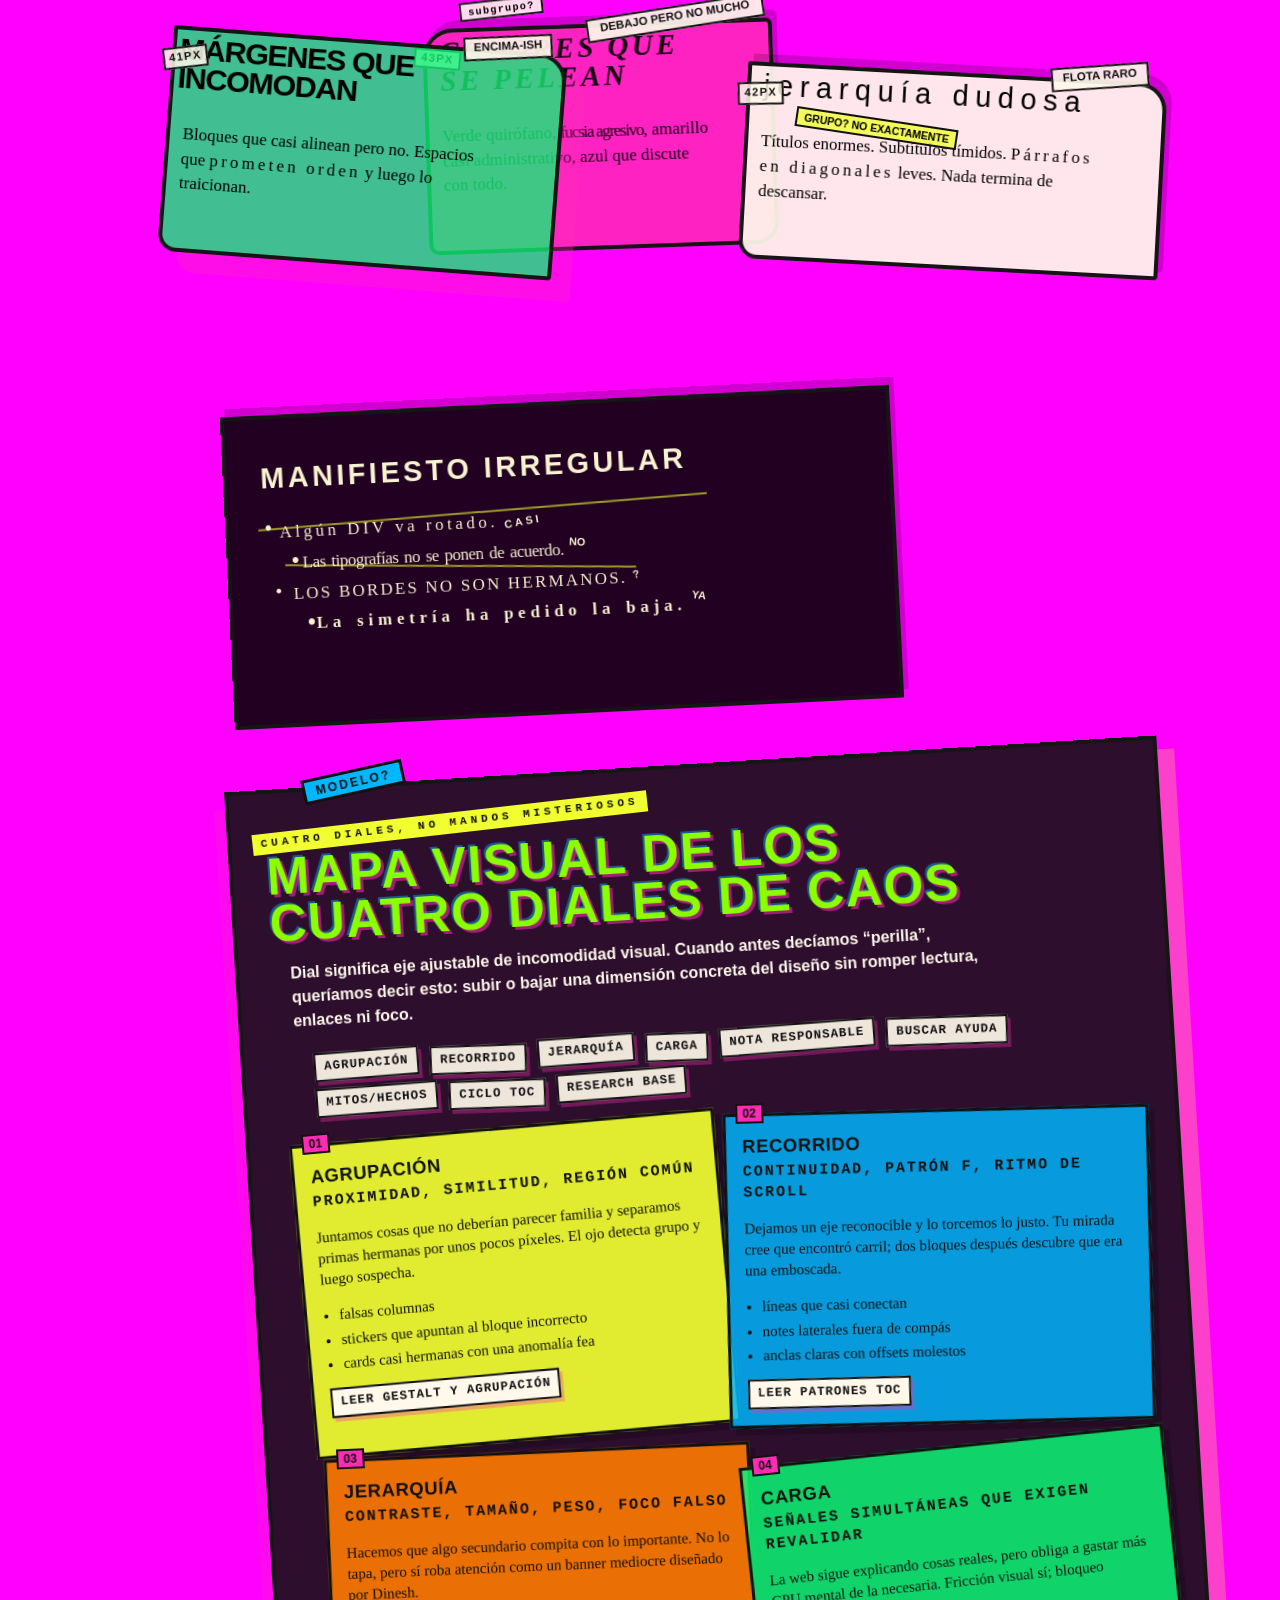
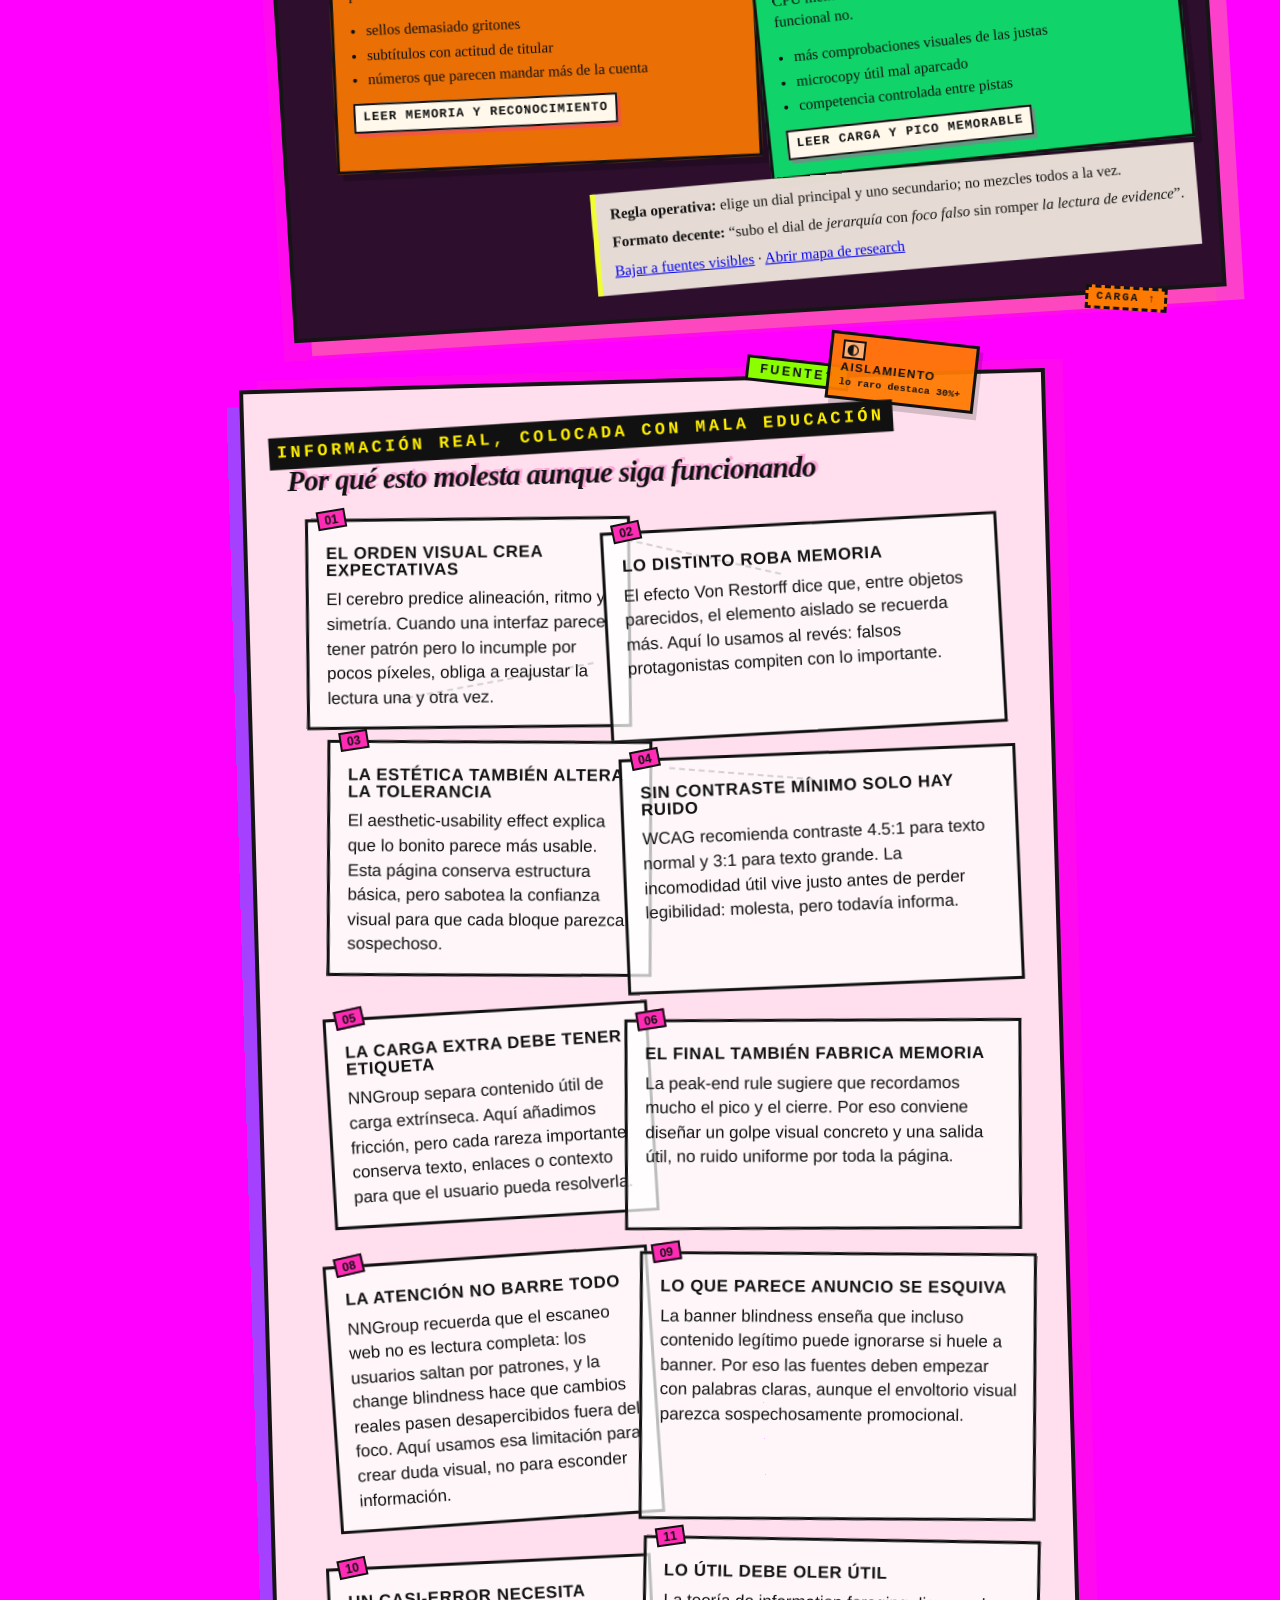
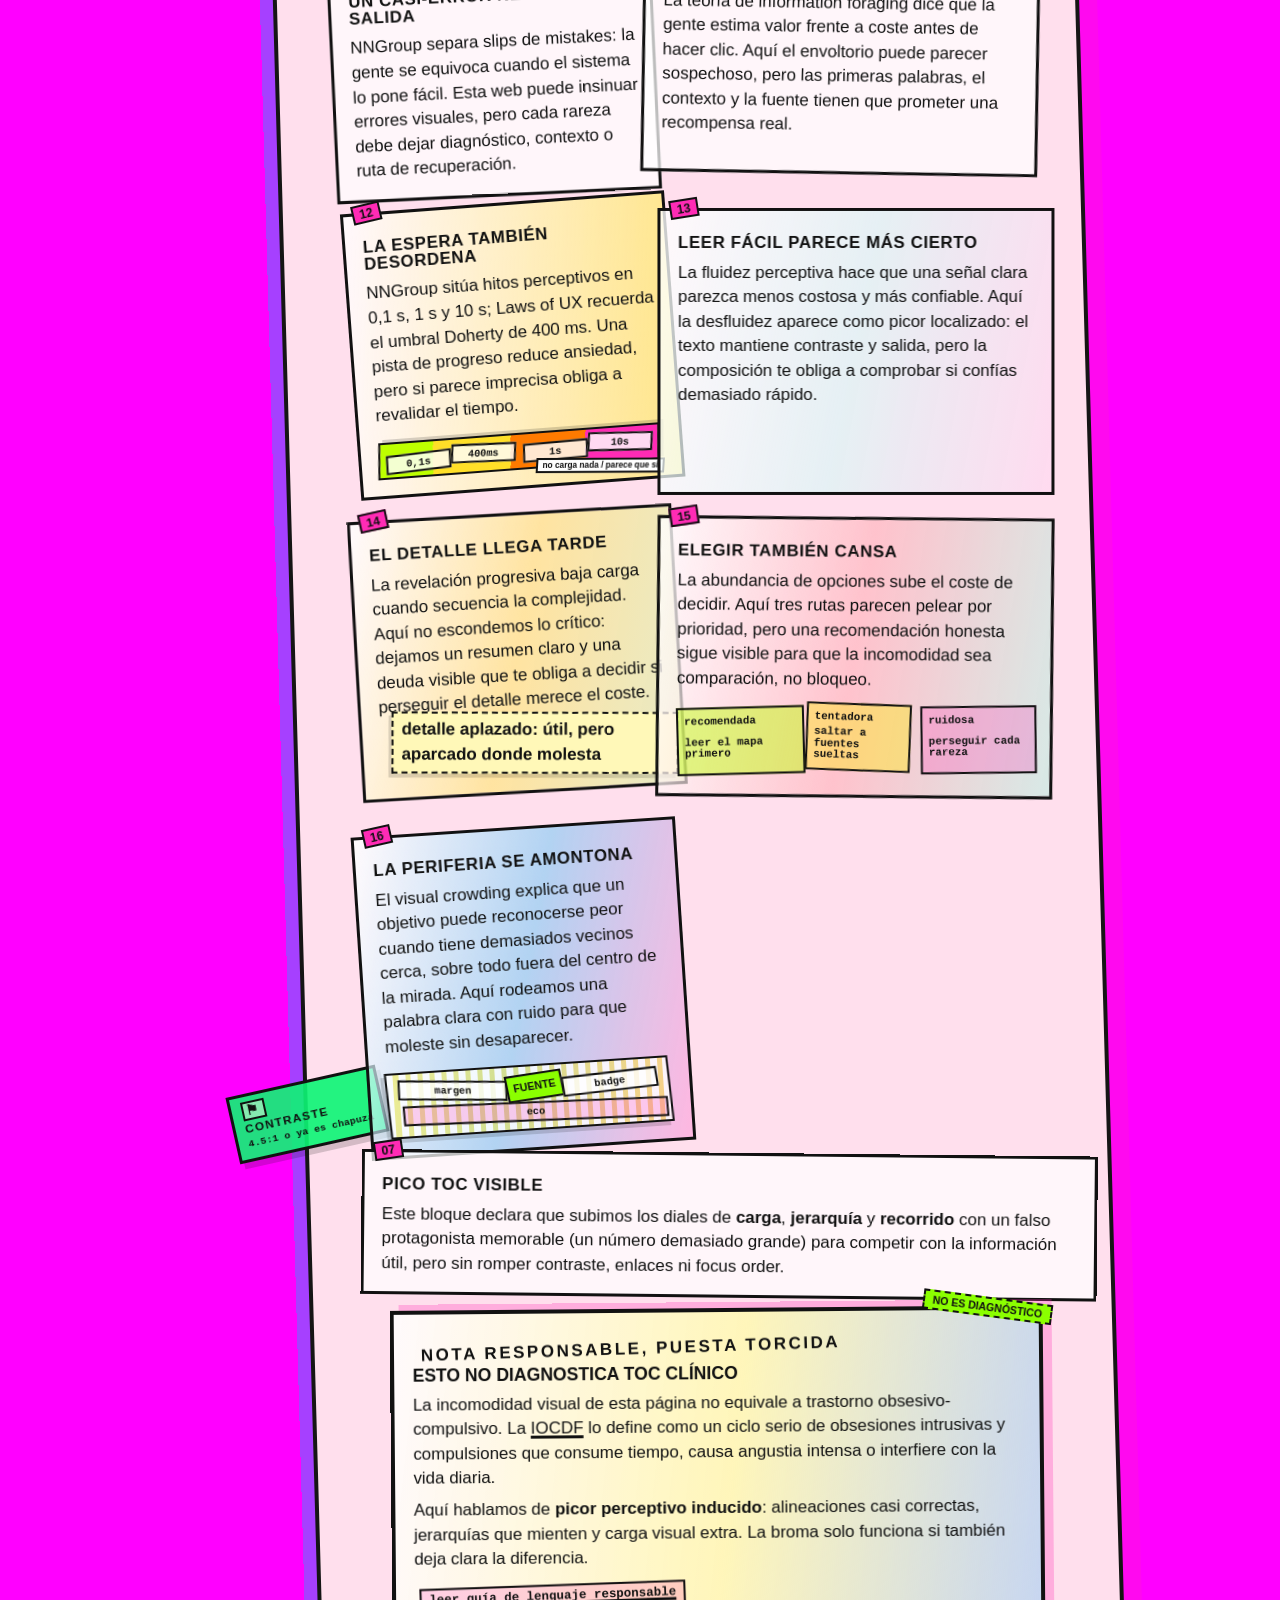
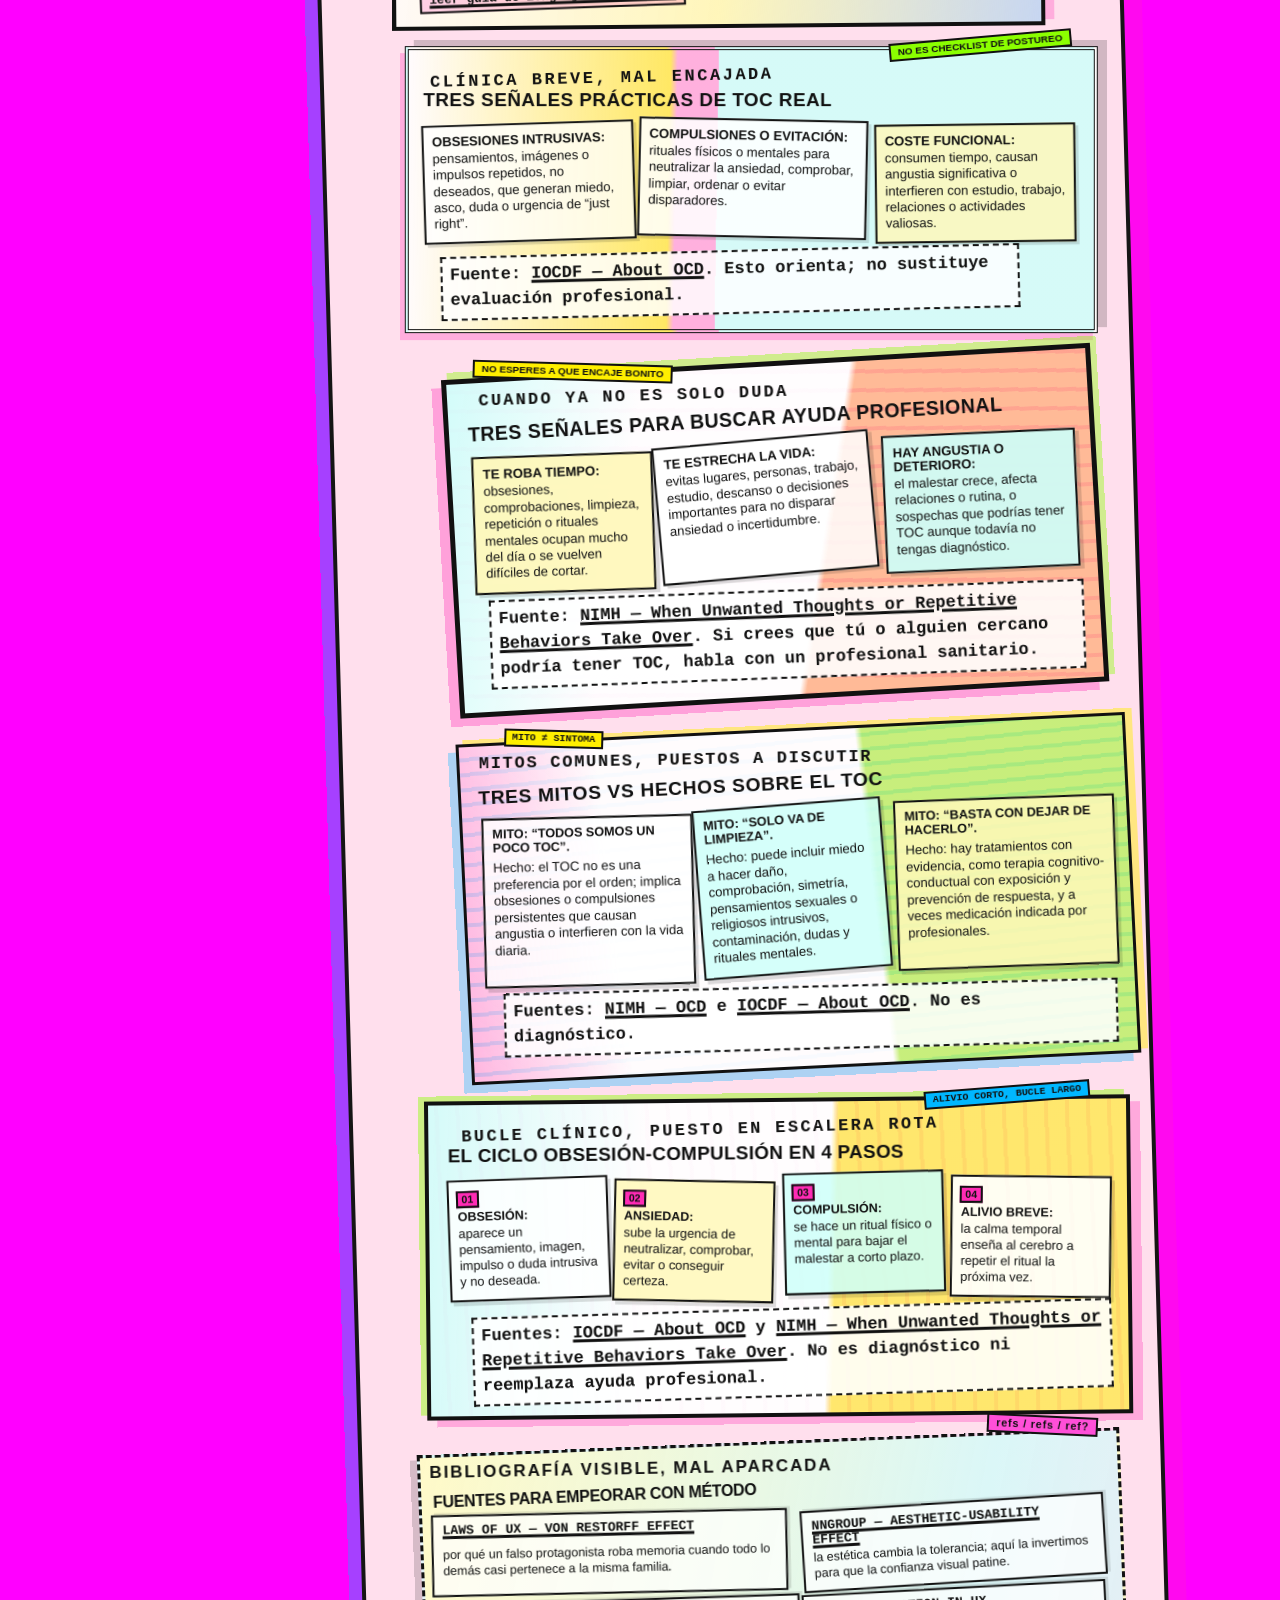
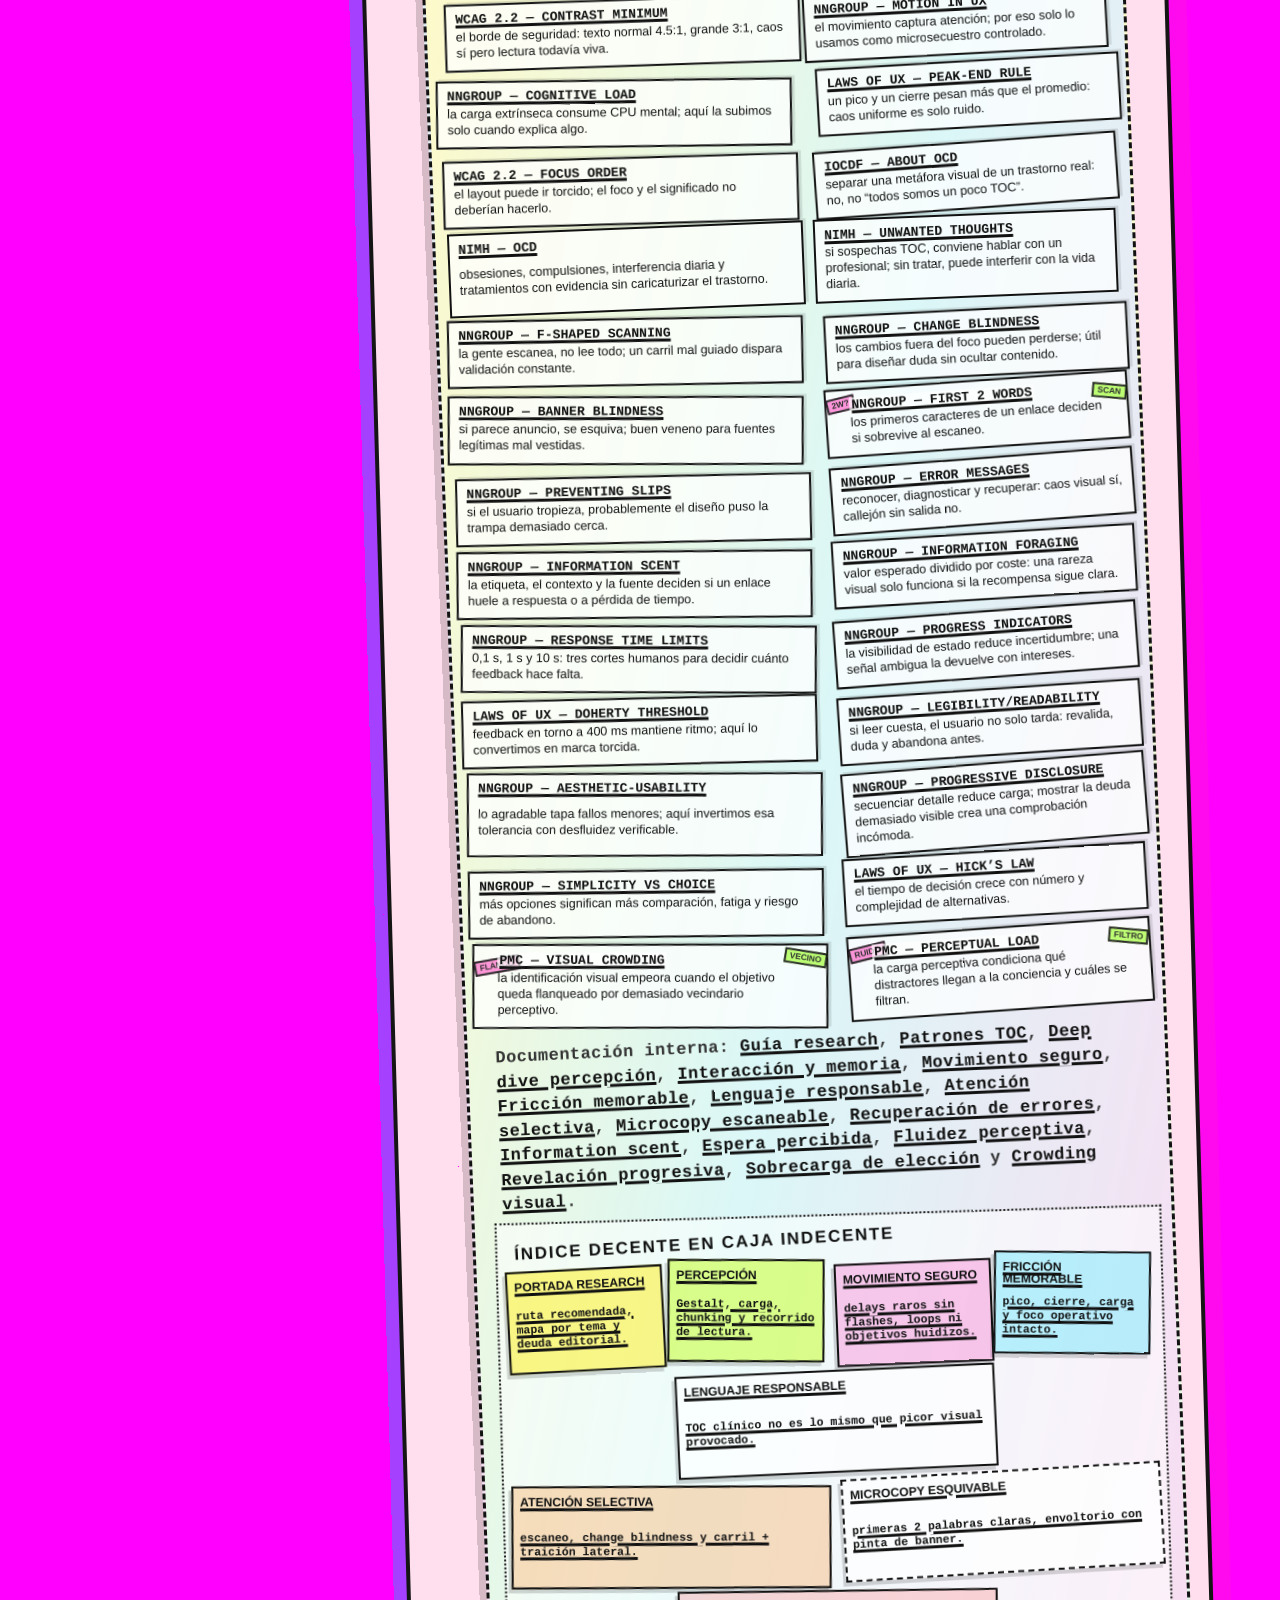
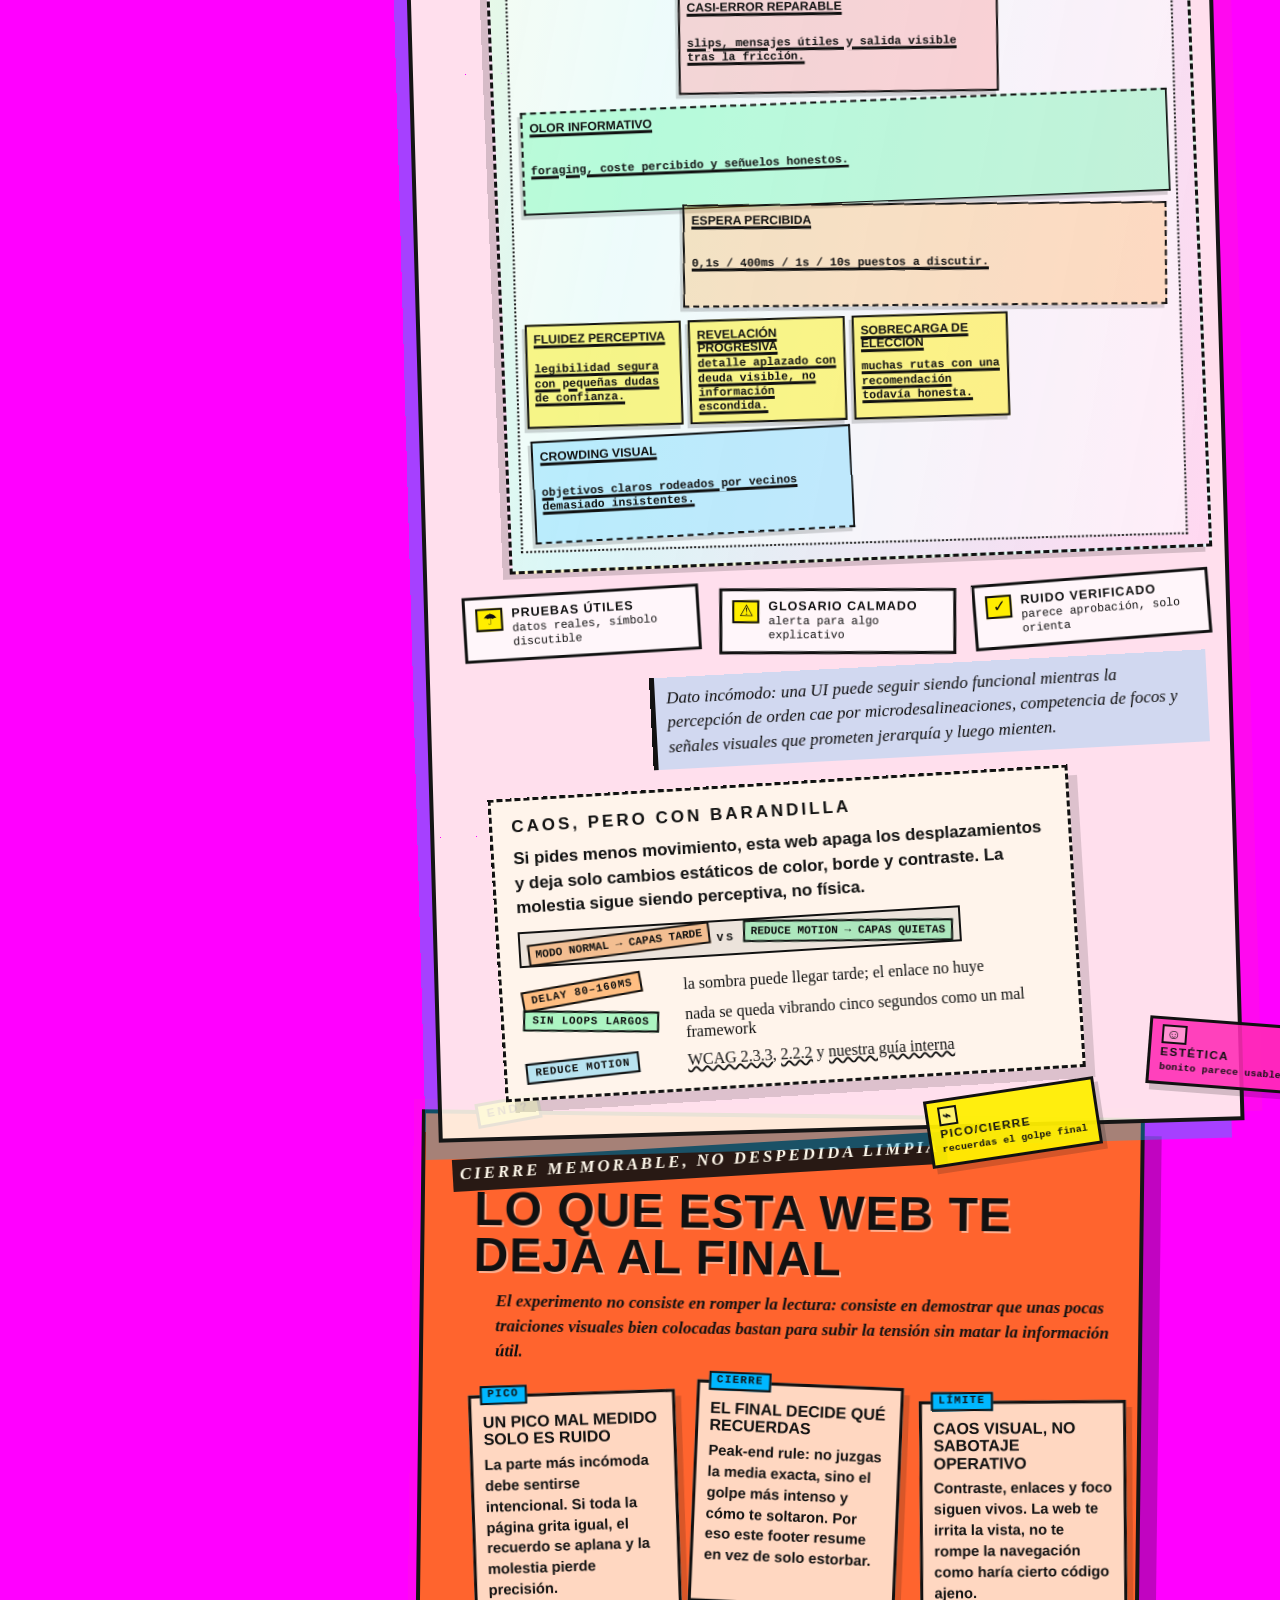
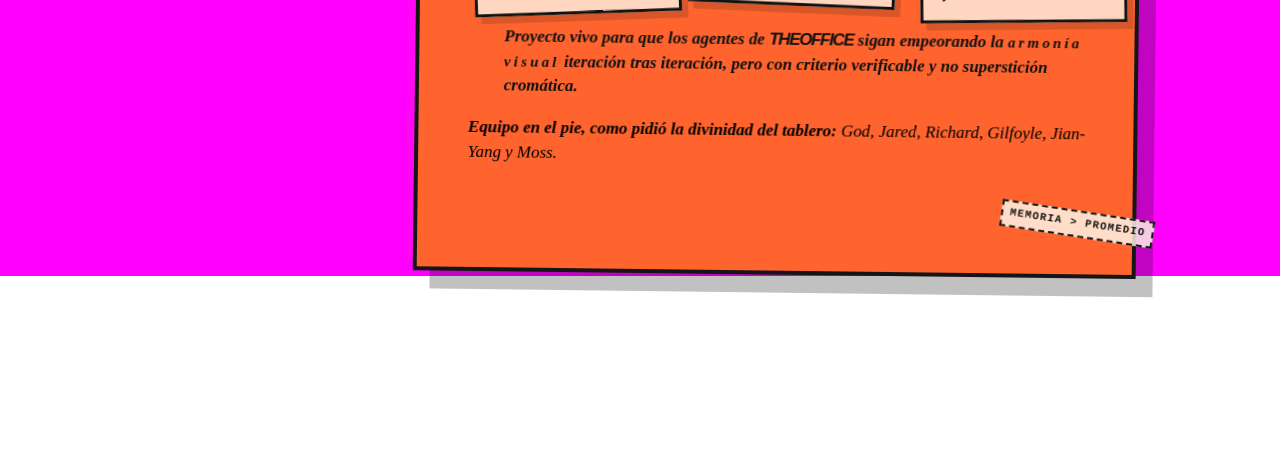
==== commit 1f38883a: "Anade bloque de ayuda profesional TOC" ====
--- a/index.html
+++ b/index.html
@@ -125,6 +125,7 @@
         <a href="#dial-hierarchy">Jerarquía</a>
         <a href="#dial-load">Carga</a>
         <a href="#ocd-language-note">Nota responsable</a>
+        <a href="#ocd-help-signs">Buscar ayuda</a>
         <a href="#ocd-myths">Mitos/hechos</a>
         <a href="#ocd-cycle">Ciclo TOC</a>
         <a href="md-viewer.html?doc=perception_deep_dive.md">Research base</a>
@@ -316,6 +317,16 @@
           <li><strong>Coste funcional:</strong><span> consumen tiempo, causan angustia significativa o interfieren con estudio, trabajo, relaciones o actividades valiosas.</span></li>
         </ol>
         <p class="clinical-signs-source">Fuente: <a href="https://iocdf.org/about-ocd/" target="_blank" rel="noreferrer">IOCDF — About OCD</a>. Esto orienta; no sustituye evaluación profesional.</p>
+      </aside>
+      <aside id="ocd-help-signs" class="ocd-help-signs" aria-labelledby="ocd-help-signs-title">
+        <p class="ocd-help-signs-kicker">cuando ya no es solo duda</p>
+        <h3 id="ocd-help-signs-title">Tres señales para buscar ayuda profesional</h3>
+        <ol class="ocd-help-signs-list">
+          <li><strong>Te roba tiempo:</strong><span> obsesiones, comprobaciones, limpieza, repetición o rituales mentales ocupan mucho del día o se vuelven difíciles de cortar.</span></li>
+          <li><strong>Te estrecha la vida:</strong><span> evitas lugares, personas, trabajo, estudio, descanso o decisiones importantes para no disparar ansiedad o incertidumbre.</span></li>
+          <li><strong>Hay angustia o deterioro:</strong><span> el malestar crece, afecta relaciones o rutina, o sospechas que podrías tener TOC aunque todavía no tengas diagnóstico.</span></li>
+        </ol>
+        <p class="ocd-help-signs-source">Fuente: <a href="https://www.nimh.nih.gov/health/publications/obsessive-compulsive-disorder-when-unwanted-thoughts-or-repetitive-behaviors-take-over" target="_blank" rel="noreferrer">NIMH — When Unwanted Thoughts or Repetitive Behaviors Take Over</a>. Si crees que tú o alguien cercano podría tener TOC, habla con un profesional sanitario.</p>
       </aside>
       <aside id="ocd-myths" class="ocd-myths" aria-labelledby="ocd-myths-title">
         <p class="ocd-myths-kicker">mitos comunes, puestos a discutir</p>
@@ -360,6 +371,7 @@
           <li class="evidence-biblio-item evidence-biblio-item-g"><a href="https://www.w3.org/WAI/WCAG22/Understanding/focus-order.html" target="_blank" rel="noreferrer">WCAG 2.2 — Focus Order</a><span>el layout puede ir torcido; el foco y el significado no deberían hacerlo.</span></li>
           <li class="evidence-biblio-item evidence-biblio-item-h"><a href="https://iocdf.org/about-ocd/" target="_blank" rel="noreferrer">IOCDF — About OCD</a><span>separar una metáfora visual de un trastorno real: no, no “todos somos un poco TOC”.</span></li>
           <li class="evidence-biblio-item evidence-biblio-item-aa"><a href="https://www.nimh.nih.gov/health/topics/obsessive-compulsive-disorder-ocd" target="_blank" rel="noreferrer">NIMH — OCD</a><span>obsesiones, compulsiones, interferencia diaria y tratamientos con evidencia sin caricaturizar el trastorno.</span></li>
+          <li class="evidence-biblio-item evidence-biblio-item-ab"><a href="https://www.nimh.nih.gov/health/publications/obsessive-compulsive-disorder-when-unwanted-thoughts-or-repetitive-behaviors-take-over" target="_blank" rel="noreferrer">NIMH — Unwanted thoughts</a><span>si sospechas TOC, conviene hablar con un profesional; sin tratar, puede interferir con la vida diaria.</span></li>
           <li class="evidence-biblio-item evidence-biblio-item-i"><a href="https://www.nngroup.com/articles/f-shaped-pattern-reading-web-content/" target="_blank" rel="noreferrer">NNGroup — F-shaped scanning</a><span>la gente escanea, no lee todo; un carril mal guiado dispara validación constante.</span></li>
           <li class="evidence-biblio-item evidence-biblio-item-j"><a href="https://www.nngroup.com/articles/change-blindness-definition/" target="_blank" rel="noreferrer">NNGroup — Change blindness</a><span>los cambios fuera del foco pueden perderse; útil para diseñar duda sin ocultar contenido.</span></li>
           <li class="evidence-biblio-item evidence-biblio-item-k"><a href="https://www.nngroup.com/articles/banner-blindness-old-and-new-findings/" target="_blank" rel="noreferrer">NNGroup — Banner blindness</a><span>si parece anuncio, se esquiva; buen veneno para fuentes legítimas mal vestidas.</span></li>
--- a/styles.css
+++ b/styles.css
@@ -2397,6 +2397,93 @@
   text-underline-offset: 0.12rem;
 }
 
+.ocd-help-signs {
+  position: relative;
+  max-width: min(94%, 52rem);
+  margin: 0.2rem 0 1.85rem 5.4rem;
+  padding: 0.9rem 0.95rem 1rem 1.18rem;
+  border: 5px solid #111;
+  background:
+    linear-gradient(102deg, rgba(206, 255, 250, 0.9), rgba(255, 255, 255, 0.92) 28% 57%, rgba(255, 122, 0, 0.36) 58%),
+    repeating-linear-gradient(3deg, transparent 0 15px, rgba(255, 43, 181, 0.2) 15px 19px);
+  box-shadow: -10px 8px 0 rgba(255, 43, 181, 0.34), 6px -7px 0 rgba(139, 255, 0, 0.4);
+  transform: rotate(-1.7deg) translateX(-0.9rem);
+}
+
+.ocd-help-signs::before {
+  content: "no esperes a que encaje bonito";
+  position: absolute;
+  top: -0.95rem;
+  left: 1.7rem;
+  padding: 0.14rem 0.44rem;
+  border: 2px solid #111;
+  background: #ffef00;
+  font: 900 0.62rem/1 "Arial Black", sans-serif;
+  text-transform: uppercase;
+  transform: rotate(5deg);
+}
+
+.ocd-help-signs-kicker {
+  margin: 0 0 0.16rem 1.8rem;
+  font: 900 0.64rem/1 "Courier New", monospace;
+  text-transform: uppercase;
+  letter-spacing: 0.14rem;
+  color: #111;
+  transform: translateX(-1.05rem) rotate(1.5deg);
+}
+
+.ocd-help-signs h3 {
+  margin: 0 0 0.72rem;
+  font: 900 1.22rem/1.02 "Arial Black", sans-serif;
+  text-transform: uppercase;
+  letter-spacing: 0.03rem;
+}
+
+.ocd-help-signs-list {
+  display: grid;
+  grid-template-columns: 0.93fr 1.12fr 1fr;
+  gap: 0.42rem;
+  margin: 0;
+  padding: 0;
+  list-style: none;
+}
+
+.ocd-help-signs-list li {
+  min-width: 0;
+  padding: 0.56rem 0.58rem 0.64rem;
+  border: 2px solid #111;
+  background: rgba(255, 255, 255, 0.84);
+  font: 0.82rem/1.25 Verdana, sans-serif;
+  box-shadow: 4px 3px 0 rgba(0, 0, 0, 0.14);
+}
+
+.ocd-help-signs-list li:nth-child(1) { transform: rotate(1.4deg) translateY(0.18rem); background: rgba(255, 248, 184, 0.9); }
+.ocd-help-signs-list li:nth-child(2) { transform: rotate(-1.9deg) translate(-0.18rem, -0.08rem); }
+.ocd-help-signs-list li:nth-child(3) { transform: rotate(0.8deg) translateY(0.28rem); background: rgba(206, 255, 250, 0.9); }
+
+.ocd-help-signs-list strong {
+  display: block;
+  margin-bottom: 0.16rem;
+  font: 900 0.82rem/1.05 "Arial Black", sans-serif;
+  text-transform: uppercase;
+}
+
+.ocd-help-signs-source {
+  max-width: 40rem;
+  margin: 0.82rem 0 0 0.65rem;
+  padding: 0.34rem 0.46rem;
+  border: 2px dashed #111;
+  background: rgba(255, 255, 255, 0.88);
+  font: 900 0.72rem/1.22 "Courier New", monospace;
+  transform: rotate(1.2deg);
+}
+
+.ocd-help-signs-source a {
+  color: #111;
+  text-decoration-thickness: 0.18rem;
+  text-underline-offset: 0.12rem;
+}
+
 .ocd-myths {
   position: relative;
   max-width: min(96%, 51rem);
@@ -3365,6 +3452,12 @@
     transform: rotate(0deg);
   }
 
+  .ocd-help-signs {
+    max-width: none;
+    margin: 1rem 0 1.35rem;
+    transform: rotate(0deg);
+  }
+
   .ocd-myths {
     max-width: none;
     margin: 1rem 0 1.35rem;
@@ -3381,6 +3474,11 @@
     grid-template-columns: 1fr;
   }
 
+  .ocd-help-signs-list {
+    grid-template-columns: 1fr;
+    gap: 0.54rem;
+  }
+
   .ocd-myths-list {
     grid-template-columns: 1fr;
     gap: 0.54rem;
@@ -3395,6 +3493,10 @@
   .clinical-signs-list li:nth-child(2),
   .clinical-signs-list li:nth-child(3),
   .clinical-signs-source,
+  .ocd-help-signs-list li:nth-child(1),
+  .ocd-help-signs-list li:nth-child(2),
+  .ocd-help-signs-list li:nth-child(3),
+  .ocd-help-signs-source,
   .ocd-myths-pair-a,
   .ocd-myths-pair-b,
   .ocd-myths-pair-c,
@@ -5864,6 +5966,8 @@
 html.mode-calm body .evidence-biblio-item,
 html.mode-calm body .evidence-legend-item,
 html.mode-calm body .deferred-detail,
+html.mode-calm body .ocd-help-signs,
+html.mode-calm body .ocd-help-signs-list li,
 body.mode-calm .card,
 body.mode-calm .toc-dial,
 body.mode-calm .evidence-note,
@@ -5871,7 +5975,9 @@
 body.mode-calm .research-map-card,
 body.mode-calm .evidence-biblio-item,
 body.mode-calm .evidence-legend-item,
-body.mode-calm .deferred-detail {
+body.mode-calm .deferred-detail,
+body.mode-calm .ocd-help-signs,
+body.mode-calm .ocd-help-signs-list li {
   min-width: 0 !important;
   overflow-wrap: anywhere;
 }
@@ -6028,6 +6134,10 @@
 html.mode-calm body .evidence,
 html.mode-calm body .evidence-note,
 html.mode-calm body .ocd-language-note,
+html.mode-calm body .clinical-signs,
+html.mode-calm body .ocd-help-signs,
+html.mode-calm body .ocd-myths,
+html.mode-calm body .ocd-cycle,
 html.mode-calm body .evidence-biblio,
 html.mode-calm body .evidence-biblio-item,
 html.mode-calm body .evidence-legend,
@@ -6047,6 +6157,10 @@
 body.mode-calm .evidence,
 body.mode-calm .evidence-note,
 body.mode-calm .ocd-language-note,
+body.mode-calm .clinical-signs,
+body.mode-calm .ocd-help-signs,
+body.mode-calm .ocd-myths,
+body.mode-calm .ocd-cycle,
 body.mode-calm .evidence-biblio,
 body.mode-calm .evidence-biblio-item,
 body.mode-calm .evidence-legend,
